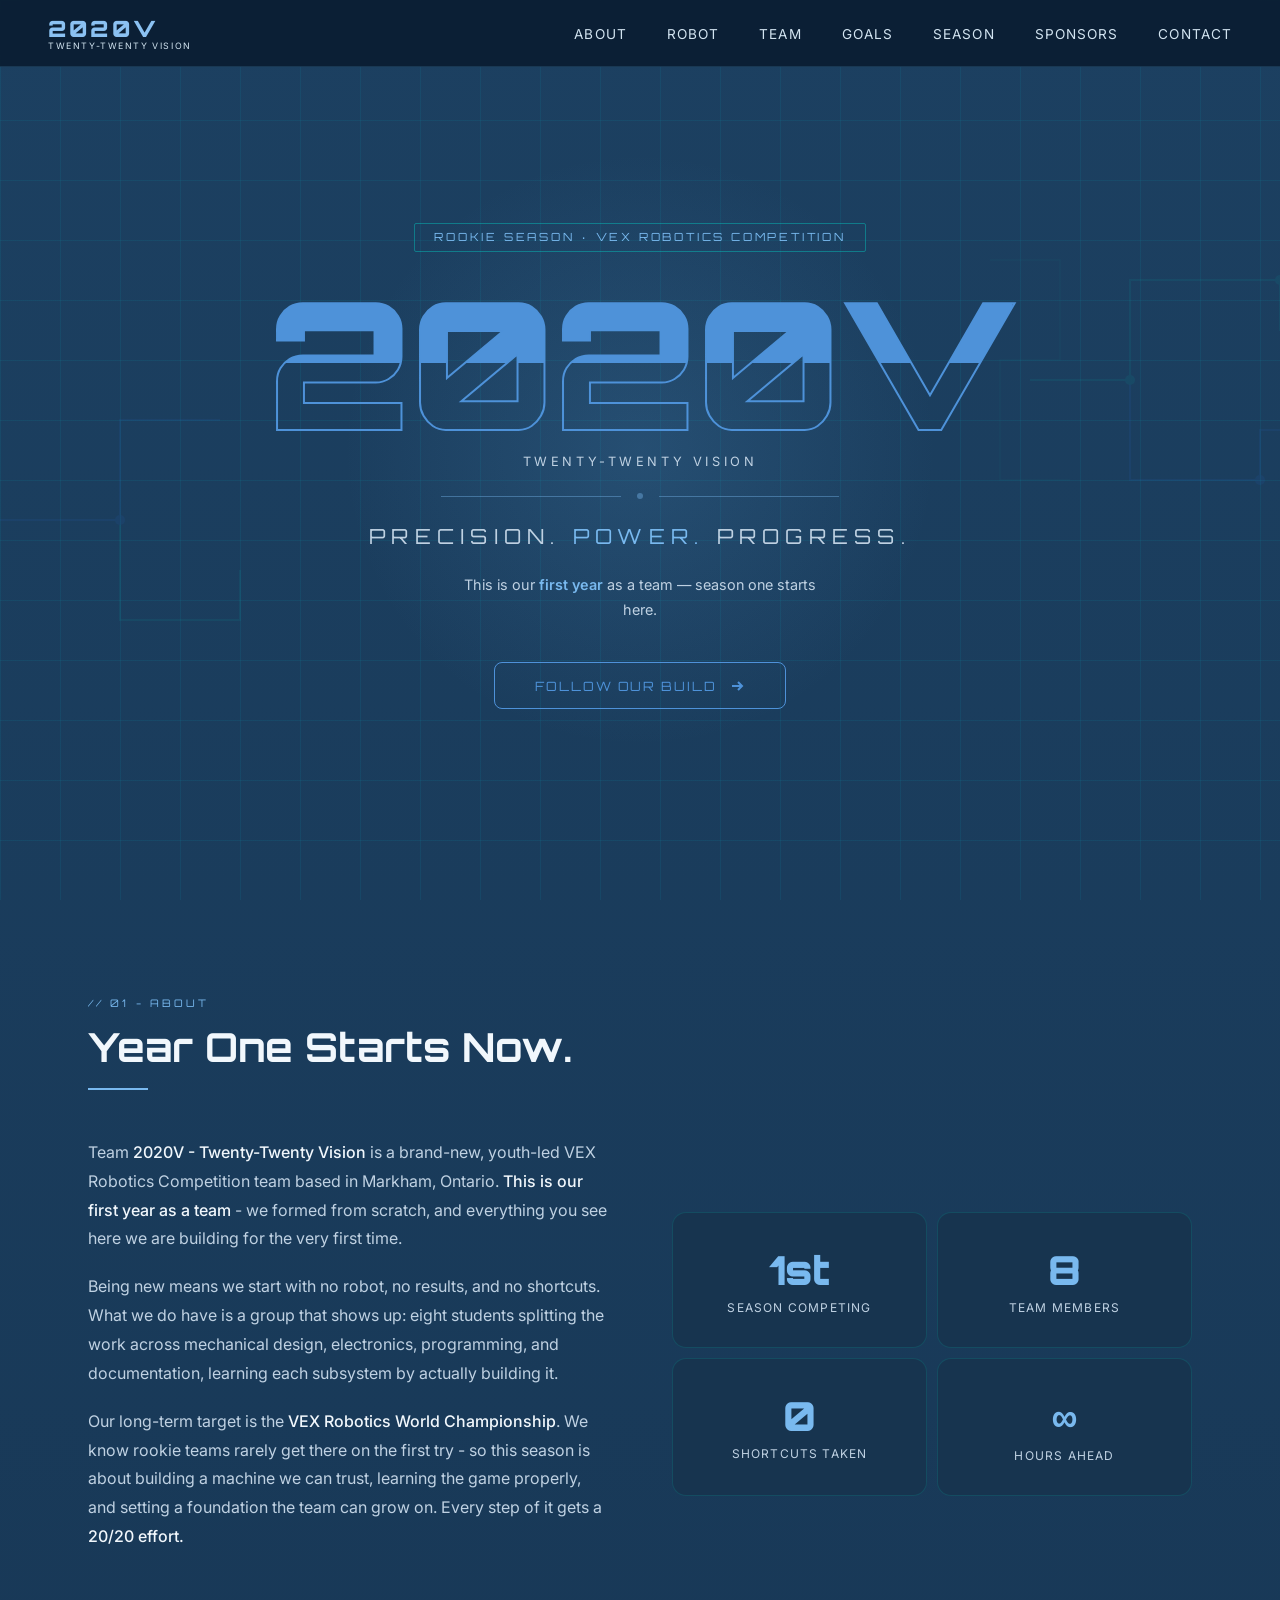
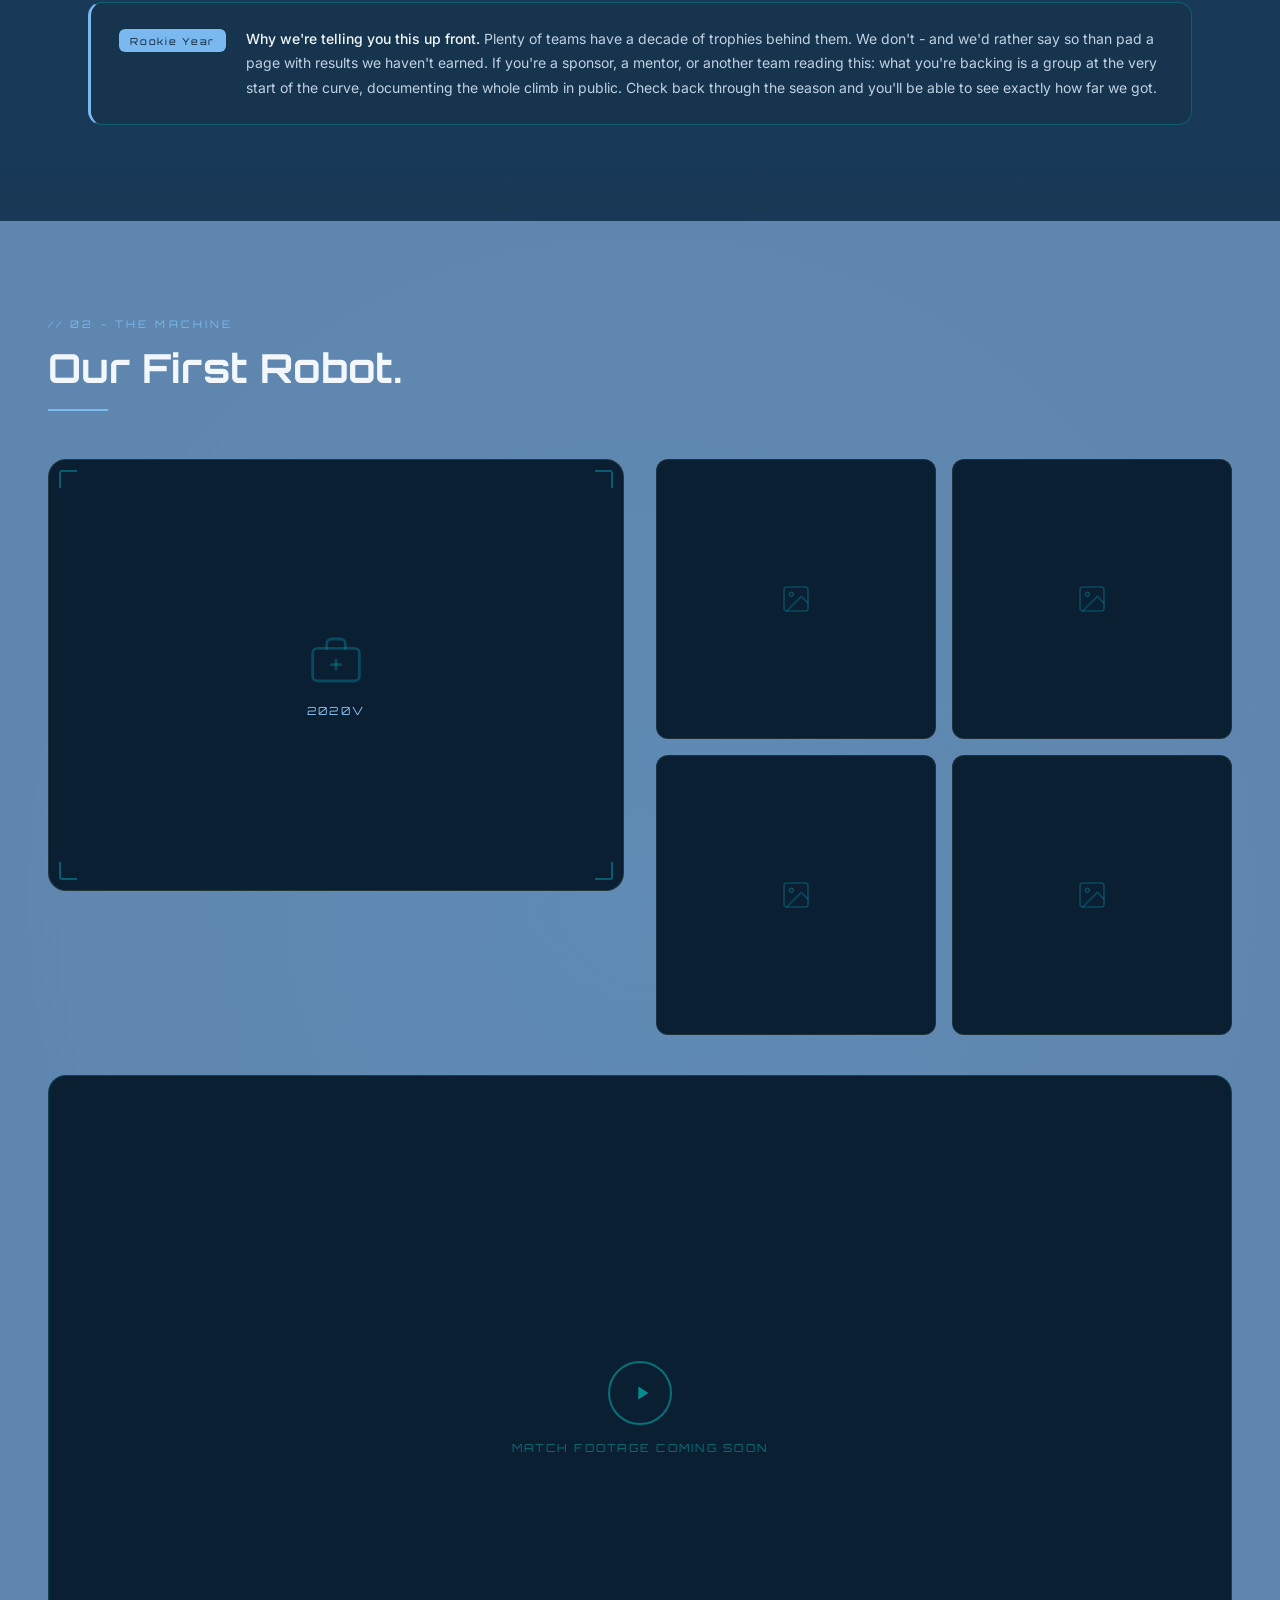
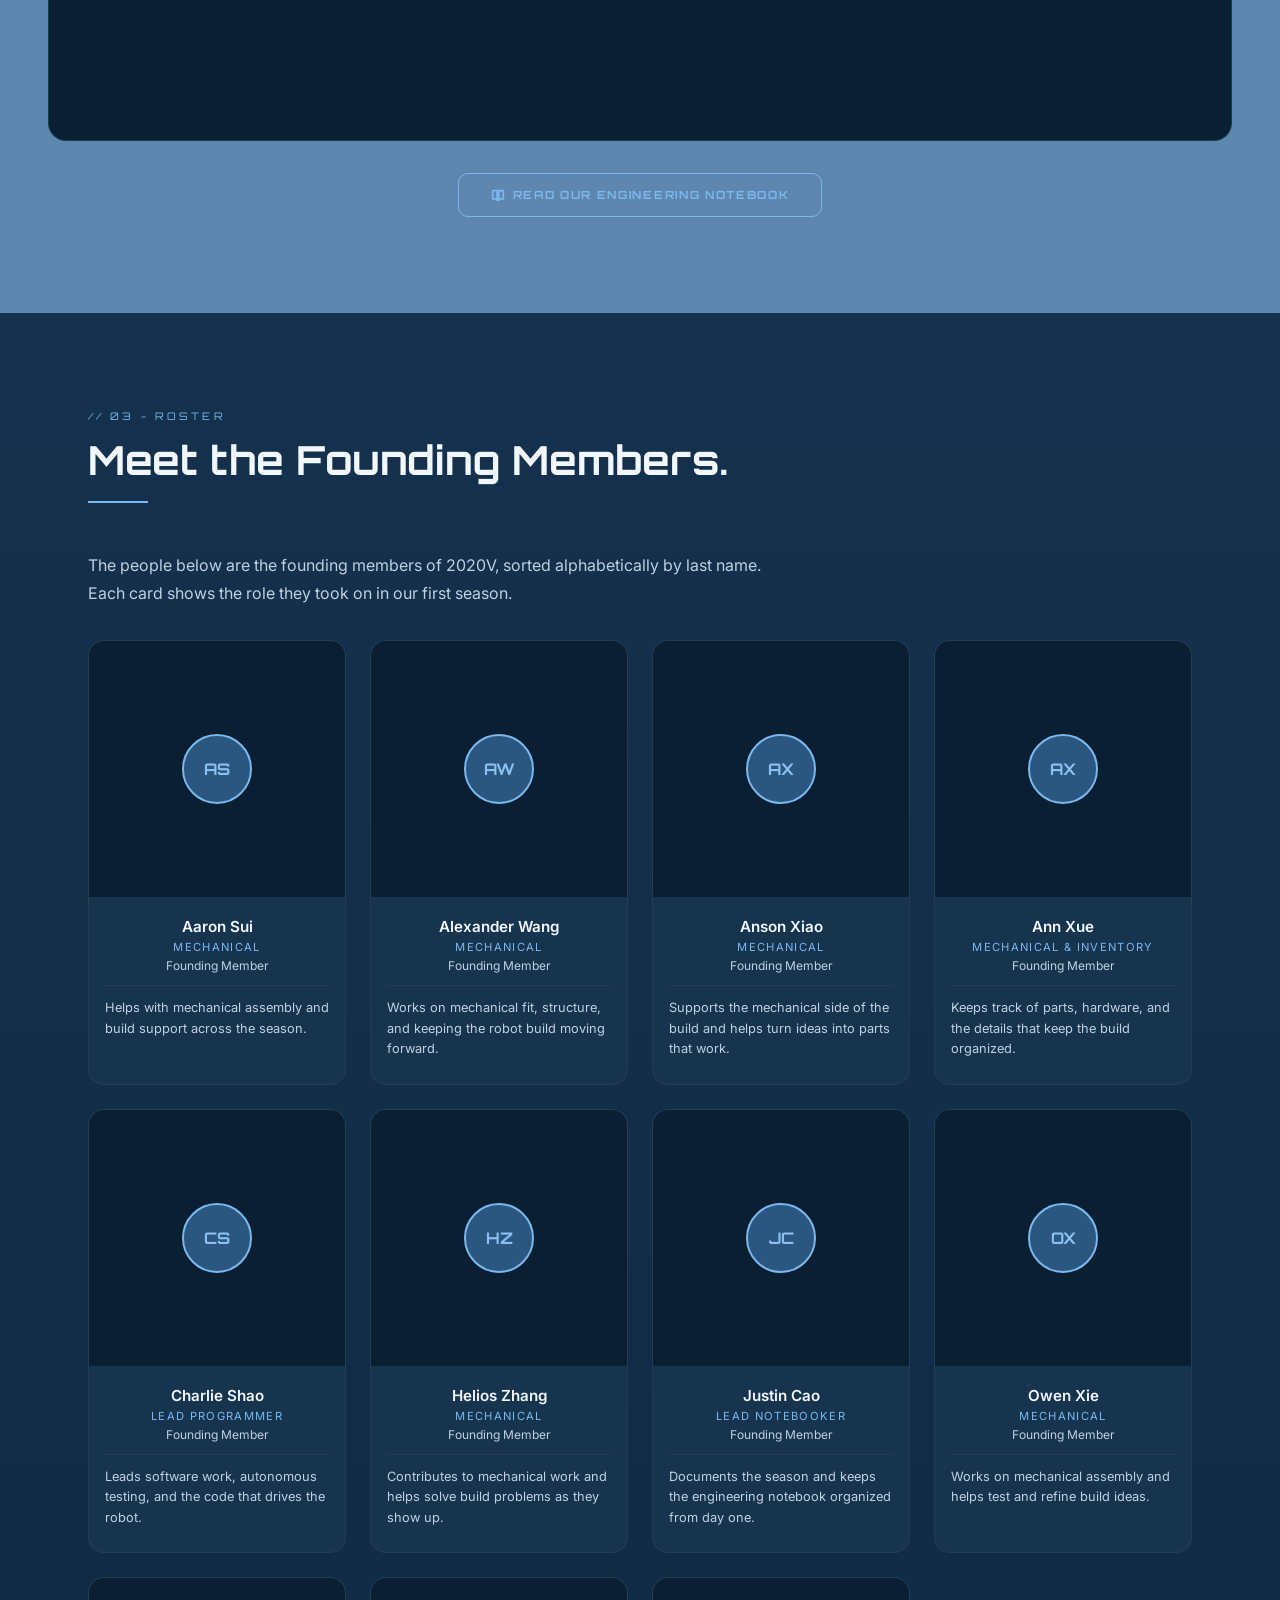
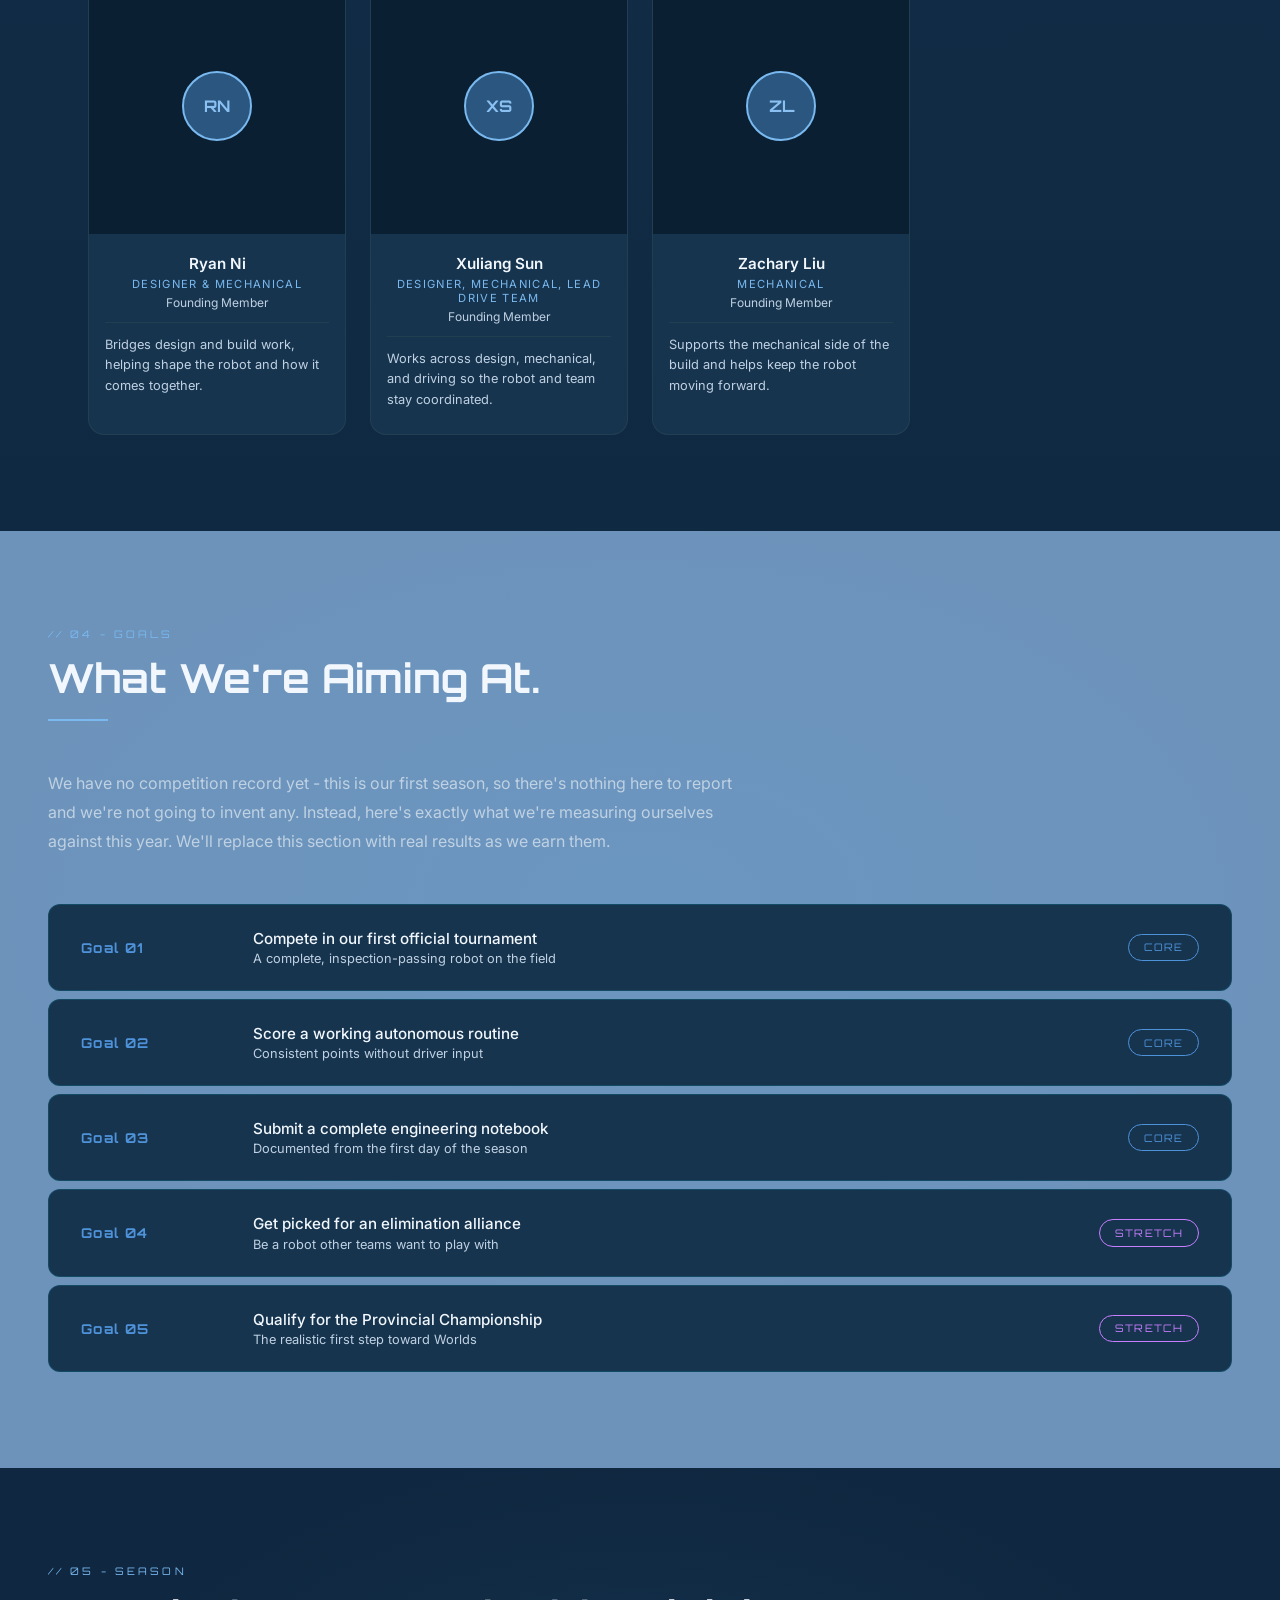
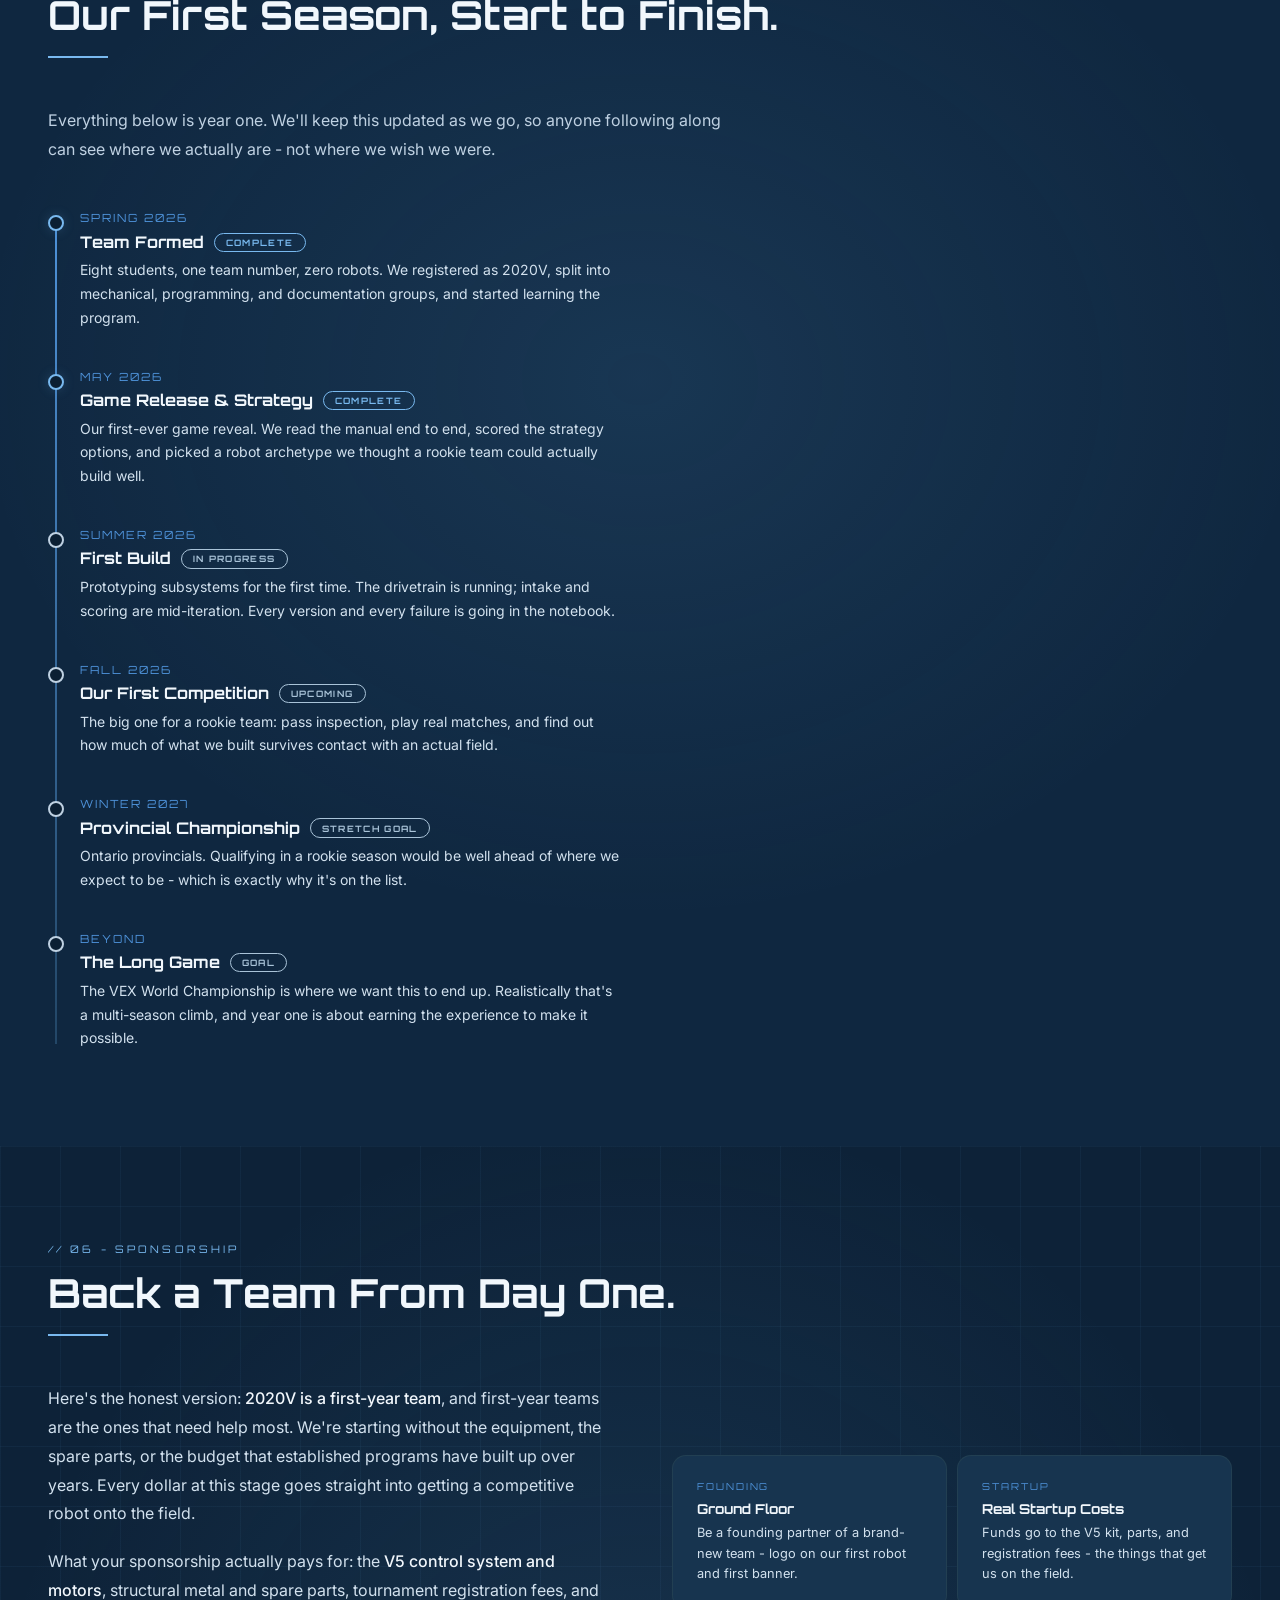
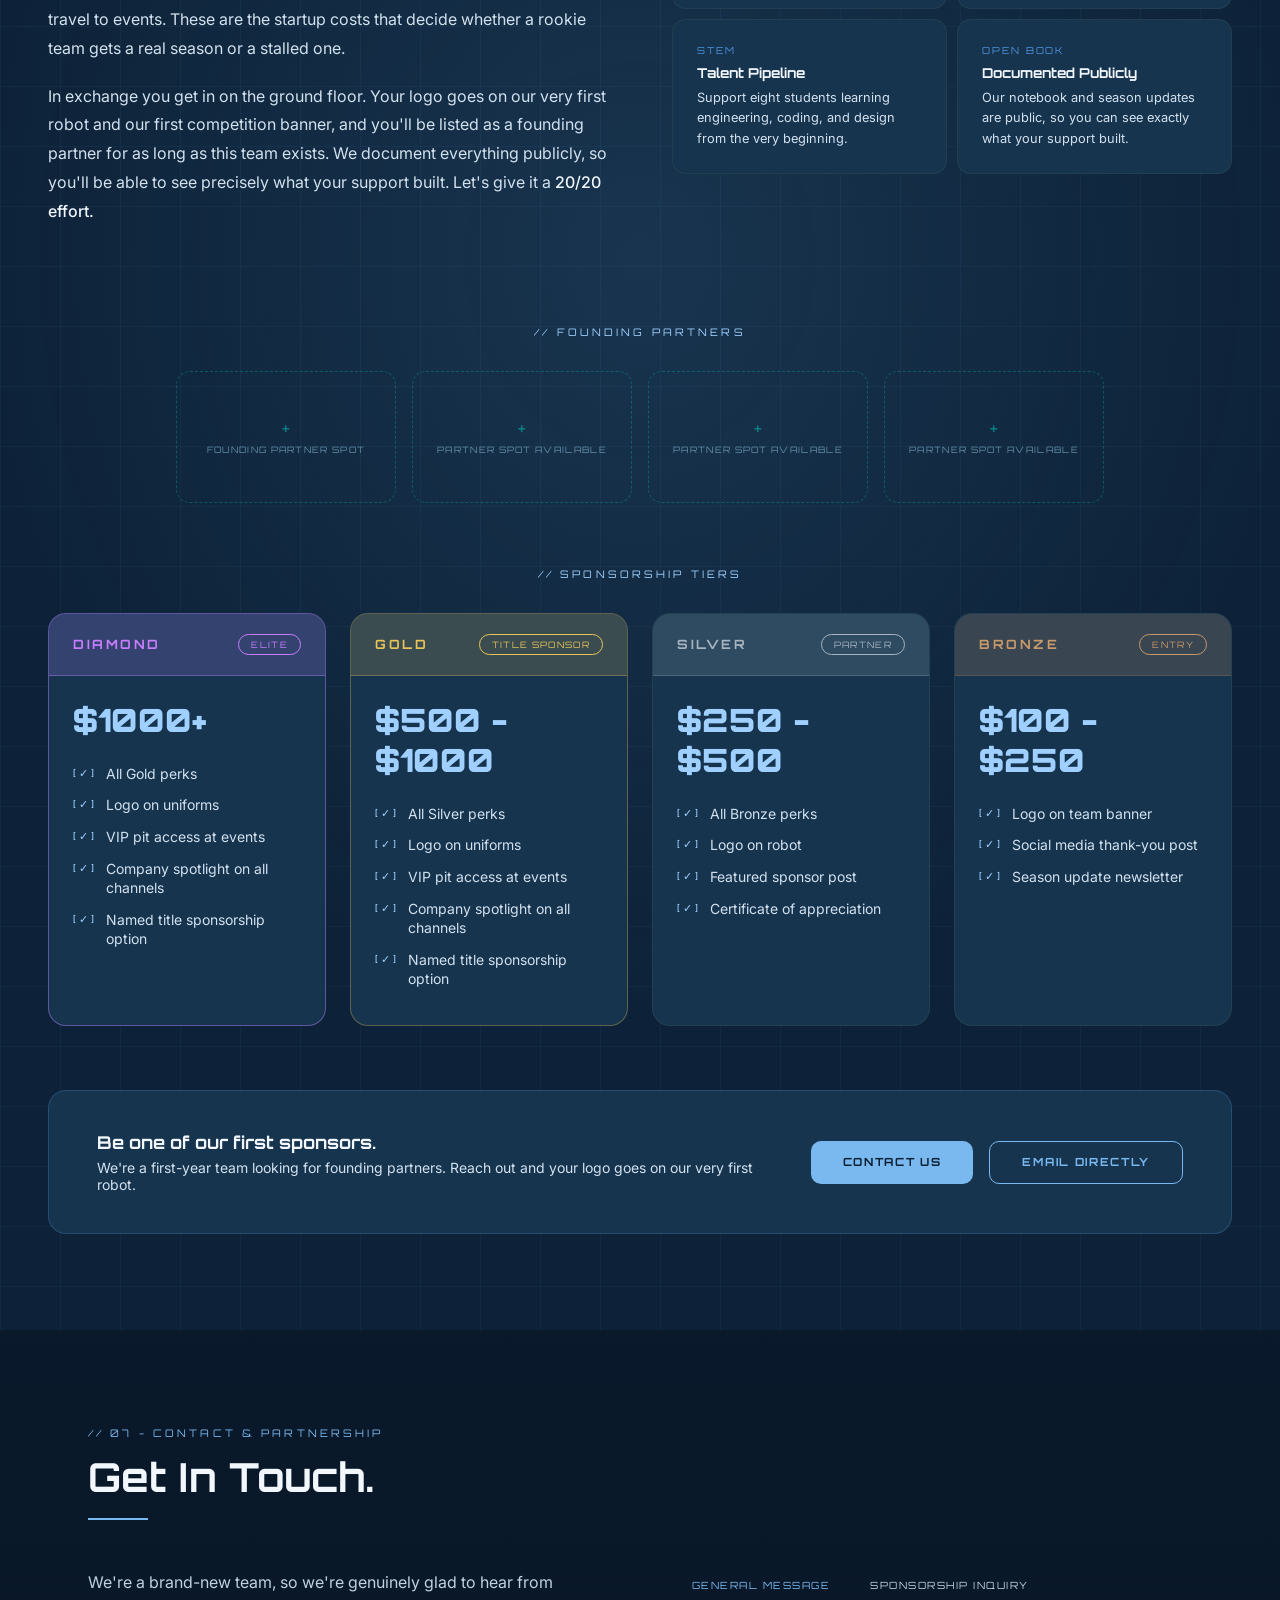
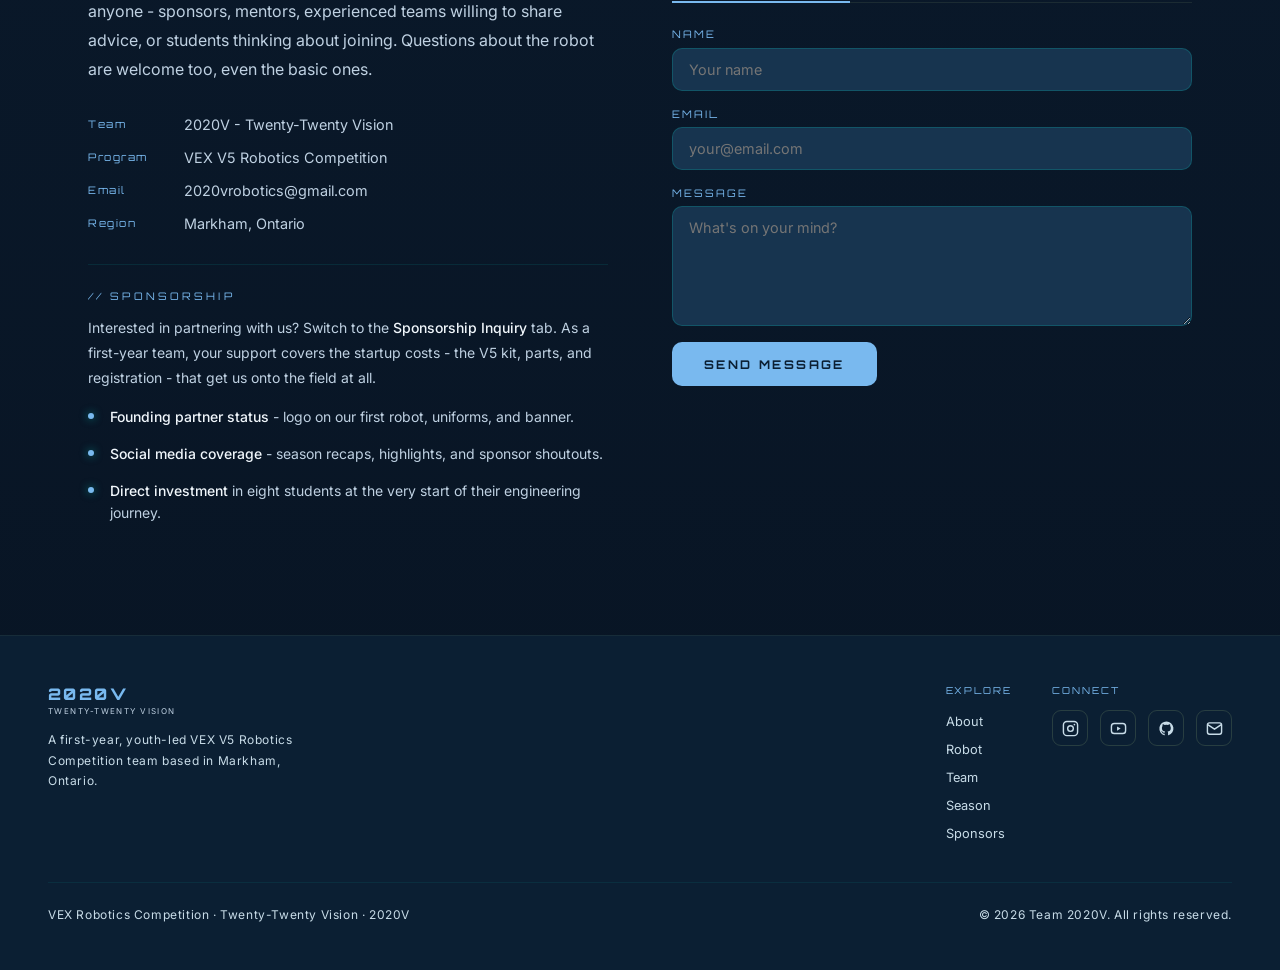
==== first-year.html @ e2eab211 "Centre the Founding Partners tiles The grid used auto-fill with 1fr tracks, which built 6 full-width" ====
<!DOCTYPE html>
<html lang="en">
<head>
<meta charset="UTF-8">
<meta name="viewport" content="width=device-width, initial-scale=1.0">
<title>2020V — Twenty-Twenty Vision | Rookie VEX Robotics Team</title>
<meta name="description" content="Team 2020V (Twenty-Twenty Vision) is a brand-new, youth-led VEX V5 Robotics Competition team from Markham, Ontario. This is our rookie season — follow the build from day one, and help us get to the field.">
<meta name="theme-color" content="#102A43">

<!-- Social sharing (Open Graph / Twitter) -->
<!-- TODO: replace og:url with your real domain once deployed, and add og-image.jpg (1200x630) to this folder -->
<meta property="og:type" content="website">
<meta property="og:site_name" content="Team 2020V">
<meta property="og:title" content="2020V — Rookie Season | VEX Robotics">
<meta property="og:description" content="A brand-new VEX V5 Robotics Competition team from Markham, Ontario. Season one starts now. Precision. Power. Progress.">
<meta property="og:url" content="https://example.com/">
<meta property="og:image" content="og-image.jpg">
<meta property="og:image:width" content="1200">
<meta property="og:image:height" content="630">
<meta name="twitter:card" content="summary_large_image">
<meta name="twitter:title" content="2020V — Rookie Season | VEX Robotics">
<meta name="twitter:description" content="A brand-new VEX V5 Robotics Competition team from Markham, Ontario. Season one starts now.">
<meta name="twitter:image" content="og-image.jpg">

<!-- Favicon: inline SVG, no extra file needed -->
<link rel="icon" href="data:image/svg+xml,%3Csvg xmlns='http://www.w3.org/2000/svg' viewBox='0 0 64 64'%3E%3Crect width='64' height='64' rx='12' fill='%23102A43'/%3E%3Ctext x='32' y='43' font-family='Verdana,sans-serif' font-size='30' font-weight='bold' fill='%2300B8D4' text-anchor='middle'%3E20%3C/text%3E%3C/svg%3E">

<link rel="preconnect" href="https://fonts.googleapis.com">
<link rel="preconnect" href="https://fonts.gstatic.com" crossorigin>
<link href="https://fonts.googleapis.com/css2?family=Orbitron:wght@400;700;900&family=Inter:wght@300;400;500;600&display=swap" rel="stylesheet">
<script>document.documentElement.classList.add('js');</script>
<style>
  :root {
    --navy: #0b1f33;
    --dark-blue: #17344f;
    --mid-blue: #2a567f;
    --electric: #4e92d9;
    --aqua: #79b9ef;
    --aqua-dim: #5f9fd7;
    --white: #f1f7fc;
    --muted: #bfd1e2;
  }

  * { margin: 0; padding: 0; box-sizing: border-box; }
  html { scroll-behavior: smooth; }
  body {
    background: linear-gradient(180deg, #1c4061 0%, #0f2740 55%, #081423 100%);
    color: var(--white);
    font-family: 'Inter', sans-serif;
    overflow-x: hidden;
  }

  /* Keyboard focus: visible aqua ring on every interactive element */
  a:focus-visible,
  button:focus-visible,
  input:focus-visible,
  textarea:focus-visible,
  select:focus-visible {
    outline: 2px solid var(--aqua);
    outline-offset: 3px;
    border-radius: 4px;
  }

  /* Skip link — hidden until focused */
  .skip-link {
    position: absolute;
    top: 0; left: 50%;
    transform: translate(-50%, -120%);
    z-index: 200;
    background: var(--aqua);
    color: var(--navy);
    font-family: 'Orbitron', monospace;
    font-size: 0.7rem;
    font-weight: 700;
    letter-spacing: 0.15em;
    text-transform: uppercase;
    text-decoration: none;
    padding: 0.85rem 1.75rem;
    border-radius: 0 0 10px 10px;
    transition: transform 0.2s ease;
  }

  .skip-link:focus { transform: translate(-50%, 0); }

  nav {
    position: fixed;
    top: 0; left: 0; right: 0;
    z-index: 100;
    display: flex;
    align-items: center;
    justify-content: space-between;
    padding: 1rem 3rem;
    background: rgba(15, 39, 64, 0.88);
    backdrop-filter: blur(12px);
    border-bottom: 1px solid rgba(94,165,219,0.18);
  }

  .nav-logo {
    font-family: 'Orbitron', monospace;
    font-weight: 900;
    font-size: 1.4rem;
    color: var(--electric);
    letter-spacing: 0.1em;
    display: flex;
    flex-direction: column;
    line-height: 1.1;
  }

  .nav-logo-sub {
    font-family: 'Inter', sans-serif;
    font-weight: 400;
    font-size: 0.55rem;
    letter-spacing: 0.18em;
    text-transform: uppercase;
    color: var(--muted);
  }

  .nav-links {
    display: flex;
    gap: 2.5rem;
    list-style: none;
  }

  .nav-links a {
    color: var(--muted);
    text-decoration: none;
    font-size: 0.85rem;
    letter-spacing: 0.08em;
    text-transform: uppercase;
    transition: color 0.25s;
    position: relative;
    padding-bottom: 3px;
  }

  .nav-links a::after {
    content: '';
    position: absolute;
    bottom: 0; left: 0;
    width: 0; height: 1.5px;
    background: var(--electric);
    transition: width 0.3s ease;
  }

  .nav-links a:hover { color: var(--electric); }
  .nav-links a:hover::after { width: 100%; }
  .nav-links a.active { color: var(--electric); text-shadow: 0 0 12px rgba(0,169,192,0.25); }
  .nav-links a.active::after { width: 100%; }

  /* ── MOBILE NAV TOGGLE ── */
  .nav-toggle {
    display: none;
    background: none;
    border: 1px solid rgba(0,169,192,0.35);
    border-radius: 8px;
    padding: 0.5rem;
    cursor: pointer;
    width: 40px; height: 38px;
    flex-direction: column;
    justify-content: center;
    align-items: center;
    gap: 5px;
    transition: border-color 0.25s;
  }

  .nav-toggle:hover { border-color: var(--electric); }

  .nav-toggle span {
    display: block;
    width: 18px; height: 2px;
    background: var(--aqua);
    border-radius: 2px;
    transition: transform 0.3s ease, opacity 0.2s ease;
  }

  .nav-toggle[aria-expanded="true"] span:nth-child(1) { transform: translateY(7px) rotate(45deg); }
  .nav-toggle[aria-expanded="true"] span:nth-child(2) { opacity: 0; }
  .nav-toggle[aria-expanded="true"] span:nth-child(3) { transform: translateY(-7px) rotate(-45deg); }

  .nav-panel {
    position: fixed;
    top: 100%; left: 0; right: 0;
    background: rgba(15, 39, 64, 0.97);
    backdrop-filter: blur(12px);
    border-bottom: 1px solid rgba(94,165,219,0.2);
    padding: 0.5rem 1.5rem 1.25rem;
    display: none;
    flex-direction: column;
    opacity: 0;
    transform: translateY(-8px);
    transition: opacity 0.25s ease, transform 0.25s ease;
  }

  .nav-panel.open { opacity: 1; transform: translateY(0); }

  .nav-panel a {
    display: block;
    padding: 0.9rem 0.25rem;
    color: var(--muted);
    text-decoration: none;
    font-family: 'Orbitron', monospace;
    font-size: 0.75rem;
    letter-spacing: 0.15em;
    text-transform: uppercase;
    border-bottom: 1px solid rgba(0,212,200,0.08);
    transition: color 0.25s, padding-left 0.25s;
  }

  .nav-panel a:last-child { border-bottom: none; }
  .nav-panel a:hover, .nav-panel a.active { color: var(--aqua); padding-left: 0; }

  .hero {
    position: relative;
    min-height: 100vh;
    display: flex;
    align-items: center;
    justify-content: center;
    overflow: hidden;
    padding: 6rem 2rem 4rem;
  }

  .hero-grid {
    position: absolute;
    inset: 0;
    background-image:
      linear-gradient(rgba(0,169,192,0.10) 1px, transparent 1px),
      linear-gradient(90deg, rgba(0,169,192,0.10) 1px, transparent 1px);
    background-size: 60px 60px;
    animation: gridPulse 8s ease-in-out infinite;
  }

  @keyframes gridPulse {
    0%, 100% { opacity: 0.6; }
    50% { opacity: 1; }
  }

  .hero-glow {
    position: absolute;
    width: 600px; height: 600px;
    border-radius: 50%;
    background: radial-gradient(circle, rgba(94,165,219,0.16) 0%, transparent 70%);
    top: 50%; left: 50%;
    transform: translate(-50%, -50%);
    animation: glowPulse 4s ease-in-out infinite;
  }

  @keyframes glowPulse {
    0%, 100% { transform: translate(-50%, -50%) scale(1); opacity: 0.7; }
    50% { transform: translate(-50%, -50%) scale(1.15); opacity: 1; }
  }

  .hero-content {
    position: relative;
    text-align: center;
    z-index: 2;
    max-width: 800px;
  }

  .hero-tag {
    display: inline-block;
    font-family: 'Orbitron', monospace;
    font-size: 0.7rem;
    letter-spacing: 0.25em;
    text-transform: uppercase;
    color: var(--aqua);
    border: 1px solid rgba(0,212,200,0.4);
    padding: 0.4rem 1.2rem;
    border-radius: 2px;
    margin-bottom: 2rem;
  }

  .hero-number {
    font-family: 'Orbitron', monospace;
    font-weight: 900;
    font-size: clamp(5rem, 16vw, 11rem);
    line-height: 0.9;
    letter-spacing: -0.02em;
    color: transparent;
    -webkit-text-stroke: 2px var(--electric);
    position: relative;
    display: inline-block;
    cursor: default;
    transition: transform 0.35s ease, filter 0.35s ease, -webkit-text-stroke 0.35s ease;
  }

  .hero-number:hover {
    transform: none;
    -webkit-text-stroke: 2px var(--navy);
    filter: none;
  }

  @keyframes heroShine {
    0%   { opacity: 0; left: -80%; }
    50%  { opacity: 1; }
    100% { opacity: 0; left: 120%; }
  }

  .hero-number::before {
    content: '';
    position: absolute;
    top: 0; left: -80%;
    width: 50%; height: 100%;
    background: linear-gradient(120deg, transparent 20%, rgba(232,242,250,0.25) 50%, transparent 80%);
    pointer-events: none;
    opacity: 0;
  }

  .hero-number:hover::before {
    opacity: 0;
  }

  .hero-number::after {
    content: '2020V';
    position: absolute;
    inset: 0;
    color: var(--electric);
    -webkit-text-stroke: 0;
    clip-path: inset(0 0 50% 0);
    transition: color 0.35s ease;
  }

  .hero-number:hover::after {
    color: #eef4f8;
  }

  .hero-tagline {
    font-family: 'Orbitron', monospace;
    font-size: clamp(0.9rem, 2.5vw, 1.3rem);
    font-weight: 400;
    letter-spacing: 0.3em;
    color: var(--muted);
    text-transform: uppercase;
    margin-top: 1.5rem;
    margin-bottom: 3rem;
  }

  .hero-tagline span { color: var(--aqua); }

  .hero-cta {
    display: inline-flex;
    align-items: center;
    gap: 0.75rem;
    padding: 0.9rem 2.5rem;
    background: transparent;
    border: 1.5px solid var(--electric);
    color: var(--electric);
    font-family: 'Orbitron', monospace;
    font-size: 0.8rem;
    letter-spacing: 0.15em;
    text-transform: uppercase;
    text-decoration: none;
    cursor: pointer;
    border-radius: 8px;
    transition: background 0.3s, color 0.3s, transform 0.2s, box-shadow 0.3s;
  }

  .hero-cta:hover { background: var(--electric); color: #f6fafc; transform: translateY(-1px); box-shadow: 0 6px 24px rgba(0,169,192,0.22); }
  .hero-cta svg { width: 16px; height: 16px; }

  .scanline {
    display: flex;
    align-items: center;
    gap: 1rem;
    justify-content: center;
    margin: 1.5rem 0;
    opacity: 0.4;
  }

  .scanline::before, .scanline::after {
    content: '';
    flex: 1;
    max-width: 180px;
    height: 1px;
    background: var(--aqua);
  }

  .scanline-dot {
    width: 6px; height: 6px;
    border-radius: 50%;
    background: var(--aqua);
  }

  section {
    padding: 6rem 3rem;
    max-width: 1200px;
    margin: 0 auto;
  }

  .section-label {
    font-family: 'Orbitron', monospace;
    font-size: 0.65rem;
    letter-spacing: 0.3em;
    text-transform: uppercase;
    color: var(--aqua);
    margin-bottom: 0.75rem;
  }

  .section-title {
    font-family: 'Orbitron', monospace;
    font-weight: 700;
    font-size: clamp(1.6rem, 4vw, 2.5rem);
    color: var(--white);
    margin-bottom: 1rem;
  }

  .section-rule {
    width: 60px;
    height: 2px;
    background: var(--aqua);
    margin-bottom: 3rem;
  }

  .about-grid {
    display: grid;
    grid-template-columns: 1fr 1fr;
    gap: 4rem;
    align-items: center;
  }

  .about-text p {
    color: var(--muted);
    line-height: 1.8;
    font-size: 1rem;
    margin-bottom: 1.2rem;
  }

  .about-text p strong { color: var(--white); font-weight: 500; }

  .stats-grid {
    display: grid;
    grid-template-columns: 1fr 1fr;
    gap: 10px;
  }

  .stat-cell {
    background: var(--dark-blue);
    padding: 2rem;
    text-align: center;
    border-radius: 14px;
    border: 1px solid rgba(0,212,200,0.15);
    transition: border-color 0.3s, transform 0.3s, box-shadow 0.3s;
  }

  .stat-cell:hover {
    border-color: rgba(0,169,192,0.35);
    transform: none;
    box-shadow: none;
  }

  .stat-number {
    font-family: 'Orbitron', monospace;
    font-weight: 900;
    font-size: 2.5rem;
    color: var(--aqua);
    display: block;
  }

  .stat-label {
    font-size: 0.75rem;
    letter-spacing: 0.1em;
    text-transform: uppercase;
    color: var(--muted);
    margin-top: 0.3rem;
  }

  .robot-section {
    background: radial-gradient(ellipse 80% 65% at 50% 40%, rgba(94,165,219,0.16) 0%, transparent 65%), #5f86ae;
    max-width: 100%;
    padding: 6rem 3rem;
  }

  .robot-inner { max-width: 1200px; margin: 0 auto; }

  .robot-features {
    display: grid;
    grid-template-columns: repeat(2, minmax(0, 1fr));
    gap: 0.75rem 1.5rem;
    margin-top: 3rem;
  }

  .feature-card {
    display: block;
    padding: 0;
    border: 0;
    background: transparent;
    text-align: left;
  }

  .feature-icon {
    display: inline;
    font-family: 'Orbitron', monospace;
    font-size: 0.65rem;
    letter-spacing: 0.18em;
    color: var(--electric);
    margin: 0;
  }

  .feature-title {
    display: inline;
    font-family: 'Inter', sans-serif;
    font-weight: 400;
    font-size: 0.95rem;
    color: var(--muted);
    margin-left: 0.5rem;
  }



  .achievements-section { background: radial-gradient(ellipse 80% 65% at 50% 40%, rgba(94,165,219,0.16) 0%, transparent 65%), #6d93bb; max-width: 100%; padding: 6rem 3rem; }
  .achievements-inner { max-width: 1200px; margin: 0 auto; }

  .achievements-list {
    margin-top: 3rem;
    display: flex;
    flex-direction: column;
    gap: 8px;
  }

  .achievement-row {
    display: grid;
    grid-template-columns: 140px 1fr auto;
    align-items: center;
    gap: 2rem;
    background: #6d93bb;
    padding: 1.5rem 2rem;
    border-radius: 12px;
    border: 1px solid rgba(0,169,192,0.18);
    transition: background 0.3s, border-color 0.3s, transform 0.3s;
  }

  .achievement-row:hover { background: var(--dark-blue); border-color: rgba(0,169,192,0.30); transform: none; }

  .achievement-year {
    font-family: 'Orbitron', monospace;
    font-weight: 700;
    font-size: 0.85rem;
    color: var(--electric);
    letter-spacing: 0.1em;
  }

  .achievement-name { font-weight: 500; color: var(--white); font-size: 0.95rem; }
  .achievement-event { font-size: 0.8rem; color: var(--muted); margin-top: 0.2rem; }

  .achievement-badge {
    font-family: 'Orbitron', monospace;
    font-size: 0.65rem;
    letter-spacing: 0.12em;
    padding: 0.35rem 0.9rem;
    border: 1px solid var(--aqua);
    color: var(--aqua);
    text-transform: uppercase;
    white-space: nowrap;
    border-radius: 999px;
  }

  .badge-gold { border-color: #E8B923; color: #E8B923; }
  .badge-silver { border-color: #A8B5C0; color: #A8B5C0; }

  /* ── SPONSORSHIP SECTION ── */
  .sponsor-section {
    background: radial-gradient(ellipse 80% 65% at 50% 40%, rgba(94,165,219,0.14) 0%, transparent 65%), #0d2238;
    max-width: 100%;
    padding: 6rem 3rem;
    position: relative;
    overflow: hidden;
  }

  .sponsor-section::before {
    content: '';
    position: absolute;
    inset: 0;
    background-image:
      linear-gradient(rgba(94,165,219,0.06) 1px, transparent 1px),
      linear-gradient(90deg, rgba(94,165,219,0.06) 1px, transparent 1px);
    background-size: 60px 60px;
    pointer-events: none;
  }

  .sponsor-inner { max-width: 1200px; margin: 0 auto; position: relative; z-index: 1; }

  .sponsor-intro {
    display: grid;
    grid-template-columns: 1fr 1fr;
    gap: 4rem;
    align-items: center;
    margin-bottom: 5rem;
  }

  .sponsor-intro-text p {
    color: #d2e1ee;
    line-height: 1.8;
    font-size: 1rem;
    margin-bottom: 1.2rem;
  }

  .sponsor-intro-text p strong { color: #f1f7fc; font-weight: 500; }

  .sponsor-why-grid {
    display: grid;
    grid-template-columns: 1fr 1fr;
    gap: 10px;
  }

  .sponsor-why-cell {
    background: #17344f;
    padding: 1.5rem;
    border-radius: 14px;
    border: 1px solid rgba(127,156,109,0.1);
    transition: background 0.3s, border-color 0.3s, transform 0.3s, box-shadow 0.3s;
  }

  .sponsor-why-cell:hover { background: #1c3d5d; border-color: rgba(94,165,219,0.28); transform: none; box-shadow: none; }

  .sponsor-why-icon {
    font-family: 'Orbitron', monospace;
    font-size: 0.6rem;
    letter-spacing: 0.2em;
    color: var(--electric);
    margin-bottom: 0.5rem;
  }

  .sponsor-why-title {
    font-family: 'Orbitron', monospace;
    font-weight: 700;
    font-size: 0.85rem;
    color: #f1f7fc;
    margin-bottom: 0.4rem;
  }

  .sponsor-why-desc { font-size: 0.8rem; color: #d2e1ee; line-height: 1.6; }

  /* TIERS */
  .tiers-heading {
    font-family: 'Orbitron', monospace;
    font-size: 0.65rem;
    letter-spacing: 0.3em;
    text-transform: uppercase;
    color: #9fd0ff;
    margin-bottom: 2rem;
    text-align: center;
  }

  .tiers-grid {
    display: grid;
    grid-template-columns: repeat(4, 1fr);
    gap: 1.5rem;
    margin-bottom: 4rem;
  }

  .tier-card {
    background: #17344f;
    border: 1px solid rgba(127,156,109,0.12);
    overflow: hidden;
    border-radius: 18px;
    position: relative;
    transition: border-color 0.3s, transform 0.35s, box-shadow 0.35s;
  }

  .tier-card:hover { transform: none; box-shadow: none; border-color: rgba(0,169,192,0.35); }
  .tier-card.tier-gold     { border-color: rgba(200,169,81,0.4); }
  .tier-card.tier-gold:hover     { box-shadow: none; border-color: rgba(200,169,81,0.65); }
.tier-card.tier-diamond  { border-color: rgba(180,130,255,0.45); }
  .tier-card.tier-diamond:hover  { box-shadow: none; border-color: rgba(180,130,255,0.7); }

  .tier-header {
    padding: 1.25rem 1.5rem;
    display: flex;
    align-items: center;
    justify-content: space-between;
  }

  .tier-header.bronze   { background: rgba(160,120,90,0.25);  border-bottom: 1px solid rgba(160,120,90,0.3); }
  .tier-header.silver   { background: rgba(143,163,177,0.2);  border-bottom: 1px solid rgba(143,163,177,0.3); }
  .tier-header.gold     { background: rgba(200,169,81,0.2);   border-bottom: 1px solid rgba(200,169,81,0.4); }
.tier-header.diamond  { background: rgba(180,130,255,0.18); border-bottom: 1px solid rgba(180,130,255,0.4); }

  .tier-name {
    font-family: 'Orbitron', monospace;
    font-weight: 700;
    font-size: 0.8rem;
    letter-spacing: 0.2em;
    text-transform: uppercase;
  }

  .tier-name.bronze   { color: #C89A6A; }
  .tier-name.silver   { color: #A8B5C0; }
  .tier-name.gold     { color: #E8C55A; }
.tier-name.diamond  { color: #C87EFF; }

  .tier-badge-label {
    font-family: 'Orbitron', monospace;
    font-size: 0.55rem;
    letter-spacing: 0.15em;
    padding: 0.25rem 0.75rem;
    border: 1px solid;
    text-transform: uppercase;
    border-radius: 999px;
  }

  .tier-badge-label.bronze   { border-color: #C89A6A; color: #C89A6A; }
  .tier-badge-label.silver   { border-color: #A8B5C0; color: #A8B5C0; }
  .tier-badge-label.gold     { border-color: #E8C55A; color: #E8C55A; }
.tier-badge-label.diamond  { border-color: #C87EFF; color: #C87EFF; }

  .tier-body { padding: 1.5rem; }

  .tier-price {
    font-family: 'Orbitron', monospace;
    font-weight: 900;
    font-size: 2rem;
    color: #9fd0ff;
    margin-bottom: 1.5rem;
    display: block;
  }

  .tier-perk {
    display: flex;
    align-items: flex-start;
    gap: 0.75rem;
    margin-bottom: 0.75rem;
    font-size: 0.875rem;
    color: #d2e1ee;
    line-height: 1.4;
  }

  .tier-perk-check {
    color: #9fd0ff;
    font-size: 0.7rem;
    font-family: 'Orbitron', monospace;
    margin-top: 2px;
    flex-shrink: 0;
    letter-spacing: 0;
  }

  /* SPONSOR CTA BAR */
  .sponsor-cta {
    background: #17344f;
    border: 1px solid rgba(94,165,219,0.22);
    padding: 2.5rem 3rem;
    border-radius: 18px;
    display: flex;
    align-items: center;
    justify-content: space-between;
    gap: 2rem;
  }

  .sponsor-cta-text h3 {
    font-family: 'Orbitron', monospace;
    font-weight: 700;
    font-size: 1.1rem;
    color: #f1f7fc;
    margin-bottom: 0.4rem;
  }

  .sponsor-cta-text p { font-size: 0.875rem; color: #d2e1ee; }

  .sponsor-cta-actions { display: flex; gap: 1rem; flex-shrink: 0; }

  .btn-primary {
    padding: 0.85rem 2rem;
    background: var(--aqua);
    color: var(--navy);
    border: none;
    font-family: 'Orbitron', monospace;
    font-weight: 700;
    font-size: 0.7rem;
    letter-spacing: 0.15em;
    text-transform: uppercase;
    cursor: pointer;
    text-decoration: none;
    display: inline-flex;
    align-items: center;
    border-radius: 10px;
    transition: background 0.3s, transform 0.2s, box-shadow 0.3s;
  }

  .btn-primary:hover { background: var(--aqua-dim); transform: none; box-shadow: none; }

  .btn-outline {
    padding: 0.85rem 2rem;
    background: transparent;
    color: var(--aqua);
    border: 1.5px solid var(--aqua);
    font-family: 'Orbitron', monospace;
    font-weight: 700;
    font-size: 0.7rem;
    letter-spacing: 0.15em;
    text-transform: uppercase;
    cursor: pointer;
    text-decoration: none;
    display: inline-flex;
    align-items: center;
    border-radius: 10px;
    transition: background 0.3s, color 0.3s, transform 0.2s, box-shadow 0.3s;
  }

  .btn-outline:hover { background: var(--aqua); color: var(--navy); transform: none; box-shadow: none; }

  .contact-grid {
    display: grid;
    grid-template-columns: 1fr 1fr;
    gap: 4rem;
    align-items: start;
    margin-top: 3rem;
  }

  .contact-info p { color: var(--muted); line-height: 1.8; margin-bottom: 2rem; }

  .contact-detail {
    display: flex;
    align-items: center;
    gap: 1rem;
    margin-bottom: 1rem;
    color: var(--muted);
    font-size: 0.9rem;
  }

  .contact-detail-label {
    font-family: 'Orbitron', monospace;
    font-size: 0.65rem;
    letter-spacing: 0.15em;
    color: var(--aqua);
    min-width: 80px;
  }

  .contact-form { display: flex; flex-direction: column; gap: 1rem; }

  .form-group { display: flex; flex-direction: column; gap: 0.4rem; }

  .form-group label {
    font-family: 'Orbitron', monospace;
    font-size: 0.65rem;
    letter-spacing: 0.2em;
    text-transform: uppercase;
    color: var(--aqua);
  }

  .form-group input, .form-group textarea {
    background: var(--dark-blue);
    border: 1px solid rgba(0,212,200,0.2);
    color: var(--white);
    padding: 0.75rem 1rem;
    font-family: 'Inter', sans-serif;
    font-size: 0.9rem;
    outline: none;
    border-radius: 10px;
    transition: border-color 0.3s, box-shadow 0.3s;
    resize: vertical;
  }

  .form-group input:focus, .form-group textarea:focus { border-color: var(--aqua); box-shadow: 0 0 0 3px rgba(0,212,200,0.12); }
  .form-group textarea { min-height: 120px; }

  .submit-btn {
    padding: 0.9rem 2rem;
    background: var(--aqua);
    color: var(--navy);
    border: none;
    font-family: 'Orbitron', monospace;
    font-weight: 700;
    font-size: 0.75rem;
    letter-spacing: 0.2em;
    text-transform: uppercase;
    cursor: pointer;
    border-radius: 10px;
    transition: background 0.3s, transform 0.2s, box-shadow 0.3s;
    align-self: flex-start;
  }

  .submit-btn:hover { background: var(--aqua-dim); transform: none; box-shadow: none; }

  footer {
    background: #0b2239;
    border-top: 1px solid rgba(0,212,200,0.1);
    padding: 2.5rem 3rem;
    display: flex;
    align-items: center;
    justify-content: space-between;
  }

  .footer-logo {
    font-family: 'Orbitron', monospace;
    font-weight: 900;
    font-size: 1rem;
    color: var(--aqua);
    letter-spacing: 0.15em;
  }

  .footer-note { font-size: 0.75rem; color: var(--muted); letter-spacing: 0.05em; }

  .circuit-svg { position: absolute; opacity: 0.07; pointer-events: none; }

  @media (max-width: 900px) {
    nav { padding: 1rem 1.5rem; }
    /* Desktop link row gives way to the hamburger panel */
    .nav-links { display: none; }
    .nav-toggle { display: flex; }
    .nav-panel { display: flex; }
    section { padding: 4rem 1.5rem; }
    .about-grid { grid-template-columns: 1fr; gap: 2rem; }
    .robot-features { grid-template-columns: 1fr; }
    .robot-showcase { grid-template-columns: 1fr; }
    .team-grid { grid-template-columns: 1fr 1fr; }
    .achievement-row { grid-template-columns: 100px 1fr; }
    .achievement-badge { display: none; }
    .contact-grid { grid-template-columns: 1fr; gap: 2rem; }
    .sponsor-intro { grid-template-columns: 1fr; gap: 2rem; }
    .tiers-grid { grid-template-columns: 1fr 1fr; }
    .sponsor-cta { flex-direction: column; align-items: flex-start; }
    .sponsor-section, .robot-section, .achievements-section, .timeline-section { padding: 4rem 1.5rem; }
  }

  @media (max-width: 600px) {
    .robot-features { grid-template-columns: 1fr; }
    .team-grid { grid-template-columns: 1fr; }
    .hero-number { font-size: 5rem; }
    .sponsor-why-grid { grid-template-columns: 1fr; }
    .sponsor-cta-actions { flex-direction: column; width: 100%; }
    .btn-primary, .btn-outline { justify-content: center; }
  }

  /* ── ROBOT IMAGE SHOWCASE ── */
  .robot-showcase {
    margin-top: 3rem;
    display: grid;
    grid-template-columns: 1fr 1fr;
    gap: 2rem;
    align-items: start;
  }

  .robot-img-wrap {
    position: relative;
    border-radius: 18px;
    overflow: hidden;
    border: 1px solid rgba(127,156,109,0.2);
    background: var(--navy);
    aspect-ratio: 4/3;
    display: flex;
    align-items: center;
    justify-content: center;
  }

  .robot-img-wrap img {
    width: 100%;
    height: 100%;
    object-fit: cover;
    display: block;
    transition: transform 0.5s ease;
  }

  .robot-img-wrap:hover img { transform: none; }

  .robot-img-placeholder {
    display: flex;
    flex-direction: column;
    align-items: center;
    justify-content: center;
    gap: 1rem;
    color: rgba(0,119,168,0.35);
    font-family: 'Orbitron', monospace;
    font-size: 0.7rem;
    letter-spacing: 0.2em;
    text-align: center;
    padding: 2rem;
    width: 100%;
    height: 100%;
  }

  .robot-img-placeholder svg {
    width: 56px; height: 56px;
    stroke: rgba(0,169,192,0.30);
  }

  .robot-img-corner {
    position: absolute;
    width: 18px; height: 18px;
    border-color: rgba(0,169,192,0.75);
    border-style: solid;
    opacity: 0.6;
  }

  .robot-img-corner.tl { top: 10px; left: 10px; border-width: 2px 0 0 2px; border-radius: 3px 0 0 0; }
  .robot-img-corner.tr { top: 10px; right: 10px; border-width: 2px 2px 0 0; border-radius: 0 3px 0 0; }
  .robot-img-corner.bl { bottom: 10px; left: 10px; border-width: 0 0 2px 2px; border-radius: 0 0 0 3px; }
  .robot-img-corner.br { bottom: 10px; right: 10px; border-width: 0 2px 2px 0; border-radius: 0 0 3px 0; }

  .robot-img-caption {
    position: absolute;
    bottom: 0; left: 0; right: 0;
    background: linear-gradient(transparent, rgba(16,42,67,0.92));
    padding: 1.5rem 1rem 0.9rem;
    font-family: 'Orbitron', monospace;
    font-size: 0.65rem;
    letter-spacing: 0.2em;
    color: var(--electric);
    text-align: center;
    text-transform: uppercase;
  }

  .robot-gallery {
    display: grid;
    grid-template-columns: 1fr 1fr;
    gap: 1rem;
  }

  .robot-gallery-thumb {
    position: relative;
    border-radius: 12px;
    overflow: hidden;
    border: 1px solid rgba(127,156,109,0.15);
    background: var(--navy);
    aspect-ratio: 1;
    display: flex;
    align-items: center;
    justify-content: center;
    transition: border-color 0.3s, transform 0.3s;
    cursor: pointer;
  }

  .robot-gallery-thumb:hover { border-color: rgba(0,169,192,0.45); transform: none; }

  .robot-gallery-thumb img {
    width: 100%; height: 100%;
    object-fit: cover;
    display: block;
  }

  .robot-gallery-thumb .robot-img-placeholder {
    font-size: 0.6rem;
    gap: 0.5rem;
  }

  .robot-gallery-thumb .robot-img-placeholder svg { width: 32px; height: 32px; }

  /* ── EXPANDED TEAM CARDS ── */
  .team-grid {
    display: grid;
    grid-template-columns: repeat(4, 1fr);
    gap: 1.5rem;
    margin-top: 3rem;
  }

  .member-card {
    background: var(--dark-blue);
    border: 1px solid rgba(127,156,109,0.1);
    border-radius: 16px;
    overflow: hidden;
    text-align: center;
    transition: border-color 0.3s, transform 0.3s, box-shadow 0.3s;
  }

  .member-card:hover { border-color: rgba(0,169,192,0.35); transform: none; box-shadow: 0 14px 36px rgba(0,169,192,0.08); }

  .member-photo-wrap {
    width: 100%;
    aspect-ratio: 1;
    overflow: hidden;
    position: relative;
    background: var(--navy);
    display: flex;
    align-items: center;
    justify-content: center;
  }

  .member-photo-wrap img {
    width: 100%; height: 100%;
    object-fit: cover;
    display: block;
    transition: transform 0.4s ease;
  }

  .member-card:hover .member-photo-wrap img { transform: none; }

  .member-photo-placeholder {
    display: flex;
    flex-direction: column;
    align-items: center;
    justify-content: center;
    gap: 0.5rem;
    width: 100%; height: 100%;
    padding: 1.5rem;
  }

  .member-avatar {
    width: 70px; height: 70px;
    border-radius: 50%;
    background: var(--mid-blue);
    border: 2px solid var(--aqua);
    display: flex;
    align-items: center;
    justify-content: center;
    font-family: 'Orbitron', monospace;
    font-weight: 700;
    font-size: 1rem;
    color: var(--aqua);
  }

  .member-info {
    padding: 1.25rem 1rem 1.5rem;
  }

  .member-name { font-weight: 600; font-size: 0.95rem; color: var(--white); margin-bottom: 0.25rem; }
  .member-role { font-size: 0.7rem; letter-spacing: 0.12em; text-transform: uppercase; color: var(--aqua); margin-bottom: 0.25rem; }
  .member-grade { font-size: 0.75rem; color: var(--muted); margin-bottom: 0.75rem; }

  .member-bio {
    font-size: 0.8rem;
    color: var(--muted);
    line-height: 1.6;
    border-top: 1px solid rgba(127,156,109,0.1);
    padding-top: 0.75rem;
    text-align: left;
  }

  /* (responsive rules for these live in the consolidated media blocks above) */

  /* ── ADDITIONAL ANIMATIONS ── */

  /* Nav logo + footer logo: shine + glow on hover */
  .nav-logo, .footer-logo {
    position: relative;
    overflow: hidden;
    transition: filter 0.3s ease, color 0.3s ease;
  }
  .nav-logo::before, .footer-logo::before {
    content: '';
    position: absolute;
    top: 0; left: -80%;
    width: 50%; height: 100%;
    background: linear-gradient(120deg, transparent 20%, rgba(232,242,250,0.35) 50%, transparent 80%);
    pointer-events: none;
    opacity: 0;
  }
  .nav-logo:hover, .footer-logo:hover {
    color: #f6fafc;
    filter: none;
  }
  .nav-logo:hover::before, .footer-logo:hover::before {
    opacity: 0;
  }

  /* Hero tag: continuous border pulse */
  @keyframes tagPulse {
    0%, 100% { box-shadow: 0 0 0 0 rgba(0,212,200,0); border-color: rgba(0,212,200,0.4); }
    50%       { box-shadow: 0 0 14px 3px rgba(0,212,200,0.22); border-color: rgba(0,212,200,0.9); }
  }
  .hero-tag { animation: none; }

  /* Section rule: slide-in entrance on scroll */
  @keyframes ruleExpand {
    from { width: 0; opacity: 0; }
    to   { width: 60px; opacity: 1; }
  }
  .section-rule { width: 0; opacity: 0; }
  .section-rule.in-view { animation: ruleExpand 0.7s cubic-bezier(0.4,0,0.2,1) forwards; }

  /* Stat numbers: glow + scale when parent card is hovered */
  .stat-number { transition: filter 0.3s ease, transform 0.3s ease; }
  .stat-cell:hover .stat-number {
    filter: none;
    transform: none;
  }

  /* Achievement badges: coloured glow on row hover */
  .achievement-badge { transition: box-shadow 0.3s ease, filter 0.3s ease; }
  .achievement-row:hover .achievement-badge          { box-shadow: none;  filter: none; }
  .achievement-row:hover .achievement-badge.badge-gold   { box-shadow: none; }
  .achievement-row:hover .achievement-badge.badge-silver { box-shadow: none; }

  /* Tier prices: pop + glow when card is hovered */
  .tier-price { transition: filter 0.35s ease, transform 0.35s ease; display: block; }
  .tier-card:hover .tier-price {
    filter: none;
    transform: none;
  }

  /* Section labels: letter-spacing expand + glow on hover */
  .section-label {
    cursor: default;
    transition: letter-spacing 0.35s ease, filter 0.35s ease;
  }
  .section-label:hover {
    letter-spacing: 0.3em;
    filter: none;
  }

  /* Feature icon labels: colour flash on card hover */
  .feature-icon { transition: color 0.3s ease, letter-spacing 0.3s ease; }
  .feature-card:hover .feature-icon { color: var(--electric); letter-spacing: 0.2em; }

  /* Scanline dot: continuous colour pulse */
  @keyframes dotPulse {
    0%, 100% { box-shadow: 0 0 0 0 rgba(0,212,200,0.6); background: var(--aqua); }
    50%       { box-shadow: 0 0 0 6px rgba(0,212,200,0); background: #d9e9f6; }
  }
  .scanline-dot { animation: dotPulse 2.5s ease-in-out infinite; }

  /* ── FORM TABS (combined contact/sponsor) ── */
  .form-tabs {
    display: flex;
    border-bottom: 1px solid rgba(127,156,109,0.15);
    margin-bottom: 1.5rem;
  }

  .form-tab {
    background: none;
    border: none;
    border-bottom: 2px solid transparent;
    margin-bottom: -1px;
    padding: 0.65rem 1.25rem;
    font-family: 'Orbitron', monospace;
    font-size: 0.62rem;
    letter-spacing: 0.15em;
    text-transform: uppercase;
    color: var(--muted);
    cursor: pointer;
    transition: color 0.25s, border-color 0.25s;
  }

  .form-tab:hover { color: var(--white); }
  .form-tab.active { color: var(--aqua); border-bottom-color: var(--aqua); }

  .contact-sponsor-pitch {
    margin-top: 2rem;
    padding-top: 1.5rem;
    border-top: 1px solid rgba(0,212,200,0.1);
  }

  .contact-sponsor-pitch .section-label { margin-bottom: 0.75rem; }

  .contact-sponsor-pitch p {
    color: var(--muted);
    font-size: 0.875rem;
    line-height: 1.8;
    margin-bottom: 1rem;
  }

  .contact-sponsor-pitch p strong { color: var(--white); font-weight: 500; }

  .apply-benefit {
    display: flex;
    align-items: flex-start;
    gap: 1rem;
    margin-bottom: 0.9rem;
  }

  .apply-benefit-dot {
    width: 6px; height: 6px;
    border-radius: 50%;
    background: var(--aqua);
    margin-top: 7px;
    flex-shrink: 0;
    box-shadow: 0 0 8px rgba(0,212,200,0.6);
  }

  .apply-benefit-text {
    font-size: 0.875rem;
    color: var(--muted);
    line-height: 1.6;
  }

  .apply-benefit-text strong { color: var(--white); font-weight: 500; }

  /* Sponsor form */
  .sponsor-form {
    background: var(--navy);
    border: 1px solid rgba(0,212,200,0.18);
    border-radius: 20px;
    padding: 2.5rem;
    position: relative;
    overflow: hidden;
  }

  .sponsor-form::before {
    content: '';
    position: absolute;
    top: 0; left: 0; right: 0;
    height: 3px;
    background: linear-gradient(90deg, var(--aqua), var(--electric), var(--aqua));
    background-size: 200% 100%;
    animation: shimmerBorder 3s linear infinite;
  }

  @keyframes shimmerBorder {
    0%   { background-position: 0% 0%; }
    100% { background-position: 200% 0%; }
  }

  .sponsor-form-title {
    font-family: 'Orbitron', monospace;
    font-weight: 700;
    font-size: 0.85rem;
    letter-spacing: 0.15em;
    color: var(--aqua);
    text-transform: uppercase;
    margin-bottom: 1.75rem;
  }

  .sponsor-form .form-group { margin-bottom: 1rem; }

  .form-row {
    display: grid;
    grid-template-columns: 1fr 1fr;
    gap: 1rem;
  }

  .form-group select {
    background: var(--dark-blue);
    border: 1px solid rgba(0,212,200,0.2);
    color: var(--white);
    padding: 0.75rem 1rem;
    font-family: 'Inter', sans-serif;
    font-size: 0.9rem;
    outline: none;
    border-radius: 10px;
    transition: border-color 0.3s, box-shadow 0.3s;
    width: 100%;
    cursor: pointer;
    appearance: none;
    background-image: url("data:image/svg+xml,%3Csvg xmlns='http://www.w3.org/2000/svg' width='12' height='12' viewBox='0 0 12 12'%3E%3Cpath fill='%2382B0CC' d='M6 8L1 3h10z'/%3E%3C/svg%3E");
    background-repeat: no-repeat;
    background-position: right 1rem center;
    padding-right: 2.5rem;
  }

  .form-group select:focus { border-color: var(--aqua); box-shadow: 0 0 0 3px rgba(0,212,200,0.12); }
  .form-group select option { background: var(--dark-blue); color: var(--white); }

  .sponsor-submit-btn {
    width: 100%;
    padding: 1rem 2rem;
    background: var(--aqua);
    color: var(--navy);
    border: none;
    font-family: 'Orbitron', monospace;
    font-weight: 700;
    font-size: 0.75rem;
    letter-spacing: 0.2em;
    text-transform: uppercase;
    cursor: pointer;
    border-radius: 10px;
    margin-top: 0.75rem;
    transition: background 0.3s, transform 0.2s, box-shadow 0.3s;
  }

  .sponsor-submit-btn:hover { background: var(--aqua-dim); transform: none; box-shadow: none; }

  .form-note {
    font-size: 0.75rem;
    color: var(--muted);
    text-align: center;
    margin-top: 1rem;
    opacity: 0.75;
  }

  @media (max-width: 600px) {
    .form-row { grid-template-columns: 1fr; }
  }

  /* ── SCROLL REVEAL ──
     Hidden state is gated on html.js (set inline in <head>), so with
     JavaScript disabled every section renders normally instead of blank. */
  html.js .reveal {
    opacity: 0;
    transform: translateY(20px);
    transition: opacity 0.5s ease, transform 0.5s ease;
  }

  html.js .reveal.in-view { opacity: 1; transform: translateY(0); }

  /* ── FORM STATUS MESSAGES ── */
  .form-status {
    font-size: 0.8rem;
    line-height: 1.6;
    margin-top: 0.9rem;
    padding: 0.75rem 1rem;
    border-radius: 10px;
    border: 1px solid transparent;
    display: none;
  }

  .form-status.visible { display: block; }
  .form-status.pending { color: var(--muted); border-color: rgba(130,176,204,0.3); background: rgba(130,176,204,0.07); }
  .form-status.success { color: var(--aqua); border-color: rgba(0,212,200,0.45); background: rgba(0,212,200,0.09); }
  .form-status.error   { color: #FF9B9B; border-color: rgba(255,120,120,0.45); background: rgba(255,120,120,0.08); }

  button[disabled] { opacity: 0.55; cursor: not-allowed; }

  /* Backup actions shown under a form after the mail app is handed off */
  .handoff-row {
    display: flex;
    align-items: center;
    flex-wrap: wrap;
    gap: 0.5rem;
    margin-top: 0.85rem;
    padding-top: 0.75rem;
    border-top: 1px solid rgba(120,170,215,0.22);
  }

  .handoff-hint {
    font-size: 0.75rem;
    color: var(--muted);
    margin-right: 0.15rem;
  }

  .handoff-btn {
    font-family: 'Orbitron', monospace;
    font-size: 0.58rem;
    letter-spacing: 0.12em;
    text-transform: uppercase;
    padding: 0.4rem 0.85rem;
    border-radius: 8px;
    border: 1px solid var(--electric);
    background: transparent;
    color: var(--electric);
    text-decoration: none;
    cursor: pointer;
    transition: background 0.25s, color 0.25s;
  }

  .handoff-btn:hover { background: var(--electric); color: var(--white); }

  /* ── SPONSOR LOGO WALL ── */
  .sponsor-wall { margin-bottom: 4rem; }

  /* auto-fit (not auto-fill) collapses the unused tracks, and capping the
     track width leaves slack for justify-content — together these keep the
     tiles centred under the heading however many sponsors there are. */
  .sponsor-wall-grid {
    display: grid;
    grid-template-columns: repeat(auto-fit, minmax(180px, 220px));
    justify-content: center;
    gap: 1rem;
    margin-top: 2rem;
  }

  .sponsor-slot {
    aspect-ratio: 5/3;
    border-radius: 14px;
    background: var(--dark-blue);
    border: 1px solid rgba(0,212,200,0.15);
    display: flex;
    align-items: center;
    justify-content: center;
    overflow: hidden;
    padding: 1rem;
    transition: border-color 0.3s, transform 0.3s;
  }

  .sponsor-slot:hover { border-color: rgba(0,169,192,0.35); transform: none; }
  .sponsor-slot img { max-width: 100%; max-height: 100%; object-fit: contain; }

  .sponsor-slot-empty {
    background: transparent;
    border: 1px dashed rgba(0,212,200,0.28);
    flex-direction: column;
    gap: 0.5rem;
    text-align: center;
  }

  .sponsor-slot-empty .plus {
    font-family: 'Orbitron', monospace;
    font-size: 1.1rem;
    color: rgba(0,212,200,0.5);
    line-height: 1;
  }

  .sponsor-slot-empty .label {
    font-family: 'Orbitron', monospace;
    font-size: 0.55rem;
    letter-spacing: 0.15em;
    text-transform: uppercase;
    color: rgba(130,176,204,0.75);
  }

  /* ── MATCH VIDEO ── */
  .video-frame {
    position: relative;
    margin-top: 2.5rem;
    aspect-ratio: 16/9;
    width: 100%;
    border-radius: 18px;
    overflow: hidden;
    border: 1px solid rgba(0,212,200,0.2);
    background: var(--navy);
    display: flex;
    align-items: center;
    justify-content: center;
  }

  .video-frame iframe { width: 100%; height: 100%; border: 0; display: block; }

  .video-empty {
    display: flex;
    flex-direction: column;
    align-items: center;
    gap: 1rem;
    color: rgba(0,212,200,0.45);
    font-family: 'Orbitron', monospace;
    font-size: 0.7rem;
    letter-spacing: 0.2em;
    text-transform: uppercase;
    text-align: center;
    padding: 2rem;
  }

  .video-play {
    width: 64px; height: 64px;
    border-radius: 50%;
    border: 2px solid rgba(0,212,200,0.45);
    display: flex;
    align-items: center;
    justify-content: center;
  }

  .video-play svg { width: 22px; height: 22px; fill: rgba(0,212,200,0.6); margin-left: 4px; }

  /* ── NOTEBOOK CTA ── */
  .notebook-cta { margin-top: 2rem; text-align: center; }

  /* ── SEASON TIMELINE ── */
  .timeline-section {
    background: radial-gradient(ellipse 80% 65% at 50% 40%, rgba(94,165,219,0.12) 0%, transparent 65%), #0f2740;
    max-width: 100%;
    padding: 6rem 3rem;
  }

  .timeline-inner { max-width: 1200px; margin: 0 auto; }

  .timeline {
    position: relative;
    margin-top: 3rem;
    padding-left: 2rem;
  }

  /* the vertical rail */
  .timeline::before {
    content: '';
    position: absolute;
    left: 7px; top: 6px; bottom: 6px;
    width: 2px;
    background: linear-gradient(180deg, var(--electric), rgba(94,165,219,0.25));
  }

  .timeline-item {
    position: relative;
    padding-bottom: 2.5rem;
  }

  .timeline-item:last-child { padding-bottom: 0; }

  .timeline-node {
    position: absolute;
    left: -2rem;
    top: 4px;
    width: 16px; height: 16px;
    border-radius: 50%;
    background: var(--navy);
    border: 2px solid var(--aqua);
    box-shadow: 0 0 12px rgba(94,165,219,0.22);
  }

  .timeline-item.upcoming .timeline-node {
    border-color: var(--muted);
    box-shadow: none;
  }

  .timeline-date {
    font-family: 'Orbitron', monospace;
    font-size: 0.7rem;
    letter-spacing: 0.18em;
    text-transform: uppercase;
    color: var(--electric);
    margin-bottom: 0.4rem;
  }

  .timeline-title {
    font-family: 'Orbitron', monospace;
    font-weight: 700;
    font-size: 1rem;
    color: #f1f7fc;
    margin-bottom: 0.4rem;
  }

  .timeline-desc { font-size: 0.875rem; color: #d2e1ee; line-height: 1.7; max-width: 60ch; }

  .timeline-flag {
    display: inline-block;
    font-family: 'Orbitron', monospace;
    font-size: 0.55rem;
    letter-spacing: 0.15em;
    text-transform: uppercase;
    padding: 0.2rem 0.7rem;
    border-radius: 999px;
    border: 1px solid #a9c3d8;
    color: #a9c3d8;
    margin-left: 0.6rem;
    vertical-align: 2px;
  }

  .timeline-flag.done { border-color: var(--aqua); color: var(--aqua); }

  /* ── FOOTER ── */
  footer {
    background: #0b2239;
    border-top: 1px solid rgba(127,156,109,0.1);
    padding: 3rem;
    display: grid;
    grid-template-columns: 1fr auto auto;
    gap: 2.5rem;
    align-items: start;
  }

  .footer-col-title {
    font-family: 'Orbitron', monospace;
    font-size: 0.6rem;
    letter-spacing: 0.2em;
    text-transform: uppercase;
    color: var(--aqua);
    margin-bottom: 0.9rem;
  }

  .footer-links { list-style: none; display: flex; flex-direction: column; gap: 0.5rem; }

  .footer-links a {
    color: var(--muted);
    text-decoration: none;
    font-size: 0.8rem;
    transition: color 0.25s;
  }

  .footer-links a:hover { color: var(--aqua); }

  .footer-socials { display: flex; gap: 0.75rem; }

  .footer-socials a {
    width: 36px; height: 36px;
    border-radius: 9px;
    border: 1px solid rgba(127,156,109,0.25);
    display: flex;
    align-items: center;
    justify-content: center;
    color: var(--muted);
    transition: color 0.25s, border-color 0.25s, transform 0.25s;
  }

  .footer-socials a:hover { color: var(--aqua); border-color: var(--aqua); transform: none; }
  .footer-socials svg { width: 17px; height: 17px; }

  .footer-bottom {
    grid-column: 1 / -1;
    border-top: 1px solid rgba(0,212,200,0.08);
    padding-top: 1.5rem;
    display: flex;
    justify-content: space-between;
    gap: 1rem;
    flex-wrap: wrap;
  }

  @media (max-width: 900px) {
    footer { grid-template-columns: 1fr; gap: 2rem; padding: 2.5rem 1.5rem; text-align: left; }
    .footer-bottom { flex-direction: column; text-align: left; }
  }

  /* ── ROOKIE-SEASON ELEMENTS ── */
  .hero-rookie {
    font-size: 0.9rem;
    color: var(--muted);
    line-height: 1.7;
    margin: -1.5rem auto 2.5rem;
    max-width: 42ch;
  }

  .hero-rookie strong { color: var(--aqua); font-weight: 600; }

  /* Callout explaining the team's first-year status */
  .rookie-note {
    display: flex;
    gap: 1.25rem;
    align-items: flex-start;
    background: var(--dark-blue);
    border: 1px solid rgba(0,212,200,0.25);
    border-left: 3px solid var(--aqua);
    border-radius: 14px;
    padding: 1.5rem 1.75rem;
    margin-top: 2rem;
  }

  .rookie-note-icon {
    font-family: 'Orbitron', monospace;
    font-size: 0.6rem;
    letter-spacing: 0.18em;
    color: var(--navy);
    background: var(--aqua);
    padding: 0.35rem 0.7rem;
    border-radius: 6px;
    white-space: nowrap;
    flex-shrink: 0;
    margin-top: 2px;
  }

  .rookie-note p {
    font-size: 0.875rem;
    color: var(--muted);
    line-height: 1.75;
    margin: 0;
  }

  .rookie-note p strong { color: var(--white); font-weight: 500; }

  /* Goal badges reuse .achievement-badge, tinted as forward-looking */
  .badge-goal     { border-color: var(--electric); color: var(--electric); }
  .badge-stretch  { border-color: #C87EFF; color: #C87EFF; }

  .achievement-row:hover .achievement-badge.badge-goal    { box-shadow: none; }
  .achievement-row:hover .achievement-badge.badge-stretch { box-shadow: none; }

  @media (max-width: 600px) {
    .rookie-note { flex-direction: column; gap: 0.9rem; }
  }

  /* ── REDUCED MOTION ──
     Honours the OS "Reduce Motion" setting: stops every looping animation
     and collapses transitions, while forcing scroll-revealed elements to
     their final visible state so nothing stays hidden. */
  @media (prefers-reduced-motion: reduce) {
    html { scroll-behavior: auto; }

    *, *::before, *::after {
      animation-duration: 0.01ms !important;
      animation-iteration-count: 1 !important;
      transition-duration: 0.01ms !important;
      scroll-behavior: auto !important;
    }

    .hero-grid,
    .hero-glow,
    .hero-tag,
    .scanline-dot,
    .sponsor-form::before {
      animation: none !important;
    }

    .hero-glow { transform: translate(-50%, -50%); opacity: 0.8; }

    .section-rule,
    .section-rule.in-view { width: 60px; opacity: 1; animation: none !important; }

    html.js .reveal { opacity: 1; transform: none; }
  }

  /* Dark blue fallback palette for legibility */
  nav, .nav-panel { background: rgba(11, 31, 51, 0.96); }
  .nav-logo { color: #8bc1f2; }
  .nav-logo-sub, .nav-links a, .nav-panel a { color: #d3e4f1; }
  .nav-links a:hover, .nav-links a.active, .nav-panel a:hover, .nav-panel a.active { color: #8bc1f2; }

  .achievement-row { background: #17344f; }
  .achievement-row:hover { background: #1c3d5d; }
  .stat-cell, .sponsor-why-cell, .tier-card, .sponsor-cta, .member-card,
  .rookie-note, .form-group input, .form-group textarea, .form-group select,
  .form-group select option { background-color: #17344f; }

  .sponsor-form, footer { background: #0b1f33; }
  .sponsor-form .form-note, footer .footer-note, footer .footer-links a,
  footer .footer-socials a, footer .footer-bottom { color: #c8dce8; }
  .sponsor-form label { color: #8bc1f2 !important; }
  .sponsor-form .form-group input, .sponsor-form .form-group textarea,
  .sponsor-form .form-group select { color: #f1f7fc; }

  .robot-img-wrap, .robot-gallery-thumb, .member-photo-wrap, .sponsor-logo-placeholder {
    background: #0b1f33;
  }
  .robot-img-placeholder, .member-avatar { color: #8bc1f2; }
</style>
</head>
<body>

<a class="skip-link" href="#main">Skip to content</a>

<!-- NAV -->
<nav>
  <div class="nav-logo">2020V<span class="nav-logo-sub">Twenty-Twenty Vision</span></div>
  <ul class="nav-links">
    <li><a href="#about">About</a></li>
    <li><a href="#robot">Robot</a></li>
    <li><a href="#team">Team</a></li>
    <li><a href="#achievements">Goals</a></li>
    <li><a href="#season">Season</a></li>
    <li><a href="#sponsors">Sponsors</a></li>
    <li><a href="#contact">Contact</a></li>
  </ul>

  <button class="nav-toggle" id="nav-toggle" aria-label="Open navigation menu" aria-expanded="false" aria-controls="nav-panel">
    <span></span><span></span><span></span>
  </button>

  <div class="nav-panel" id="nav-panel">
    <a href="#about">About</a>
    <a href="#robot">Robot</a>
    <a href="#team">Team</a>
    <a href="#achievements">Goals</a>
    <a href="#season">Season</a>
    <a href="#sponsors">Sponsors</a>
    <a href="#contact">Contact</a>
  </div>
</nav>

<main id="main">

<!-- HERO -->
<div class="hero">
  <div class="hero-grid"></div>
  <div class="hero-glow"></div>
  <svg class="circuit-svg" style="right:-100px;top:20%;width:400px;height:400px;" viewBox="0 0 400 400">
    <path d="M50 200 H150 V100 H300 V150 H350" stroke="#00D4C8" stroke-width="2" fill="none"/>
    <path d="M150 200 V300 H280 V250 H380" stroke="#2979FF" stroke-width="2" fill="none"/>
    <circle cx="150" cy="200" r="5" fill="#00D4C8"/>
    <circle cx="300" cy="100" r="5" fill="#00D4C8"/>
    <circle cx="280" cy="300" r="5" fill="#2979FF"/>
    <path d="M10 80 H80 V180 H20 V300 H90" stroke="#00D4C8" stroke-width="1.5" fill="none" opacity="0.5"/>
  </svg>
  <svg class="circuit-svg" style="left:-80px;bottom:20%;width:350px;height:350px;" viewBox="0 0 350 350">
    <path d="M300 50 H200 V150 H50 V100 H10" stroke="#2979FF" stroke-width="2" fill="none"/>
    <path d="M200 150 V250 H320 V200" stroke="#00D4C8" stroke-width="2" fill="none"/>
    <circle cx="200" cy="150" r="5" fill="#2979FF"/>
    <circle cx="50" cy="150" r="5" fill="#2979FF"/>
  </svg>
  <div class="hero-content">
    <div class="hero-tag">Rookie Season · VEX Robotics Competition</div>
    <h1 class="hero-number" aria-label="2020V — Twenty-Twenty Vision">2020V</h1>
    <div style="font-family:'Inter',sans-serif;font-size:0.8rem;letter-spacing:0.28em;text-transform:uppercase;color:var(--muted);margin-top:0.75rem;">Twenty-Twenty Vision</div>
    <div class="scanline"><div class="scanline-dot"></div></div>
    <div class="hero-tagline">Precision. <span>Power.</span> Progress.</div>
    <p class="hero-rookie">This is our <strong>first year</strong> as a team — season one starts here.</p>
    <a class="hero-cta" href="#about">
      Follow Our Build
      <svg viewBox="0 0 16 16" fill="none" stroke="currentColor" stroke-width="2">
        <path d="M3 8h10M9 4l4 4-4 4"/>
      </svg>
    </a>
  </div>
</div>

<!-- ABOUT -->
<section id="about">
  <div class="section-label">// 01 - About</div>
  <h2 class="section-title">Year One Starts Now.</h2>
  <div class="section-rule"></div>
  <div class="about-grid">
    <div class="about-text">
      <p>Team <strong>2020V - Twenty-Twenty Vision</strong> is a brand-new, youth-led VEX Robotics Competition team based in Markham, Ontario. <strong>This is our first year as a team</strong> - we formed from scratch, and everything you see here we are building for the very first time.</p>
      <p>Being new means we start with no robot, no results, and no shortcuts. What we do have is a group that shows up: eight students splitting the work across mechanical design, electronics, programming, and documentation, learning each subsystem by actually building it.</p>
      <p>Our long-term target is the <strong>VEX Robotics World Championship</strong>. We know rookie teams rarely get there on the first try - so this season is about building a machine we can trust, learning the game properly, and setting a foundation the team can grow on. Every step of it gets a <strong>20/20 effort.</strong></p>
    </div>
    <div class="stats-grid">
      <div class="stat-cell">
        <span class="stat-number">1st</span>
        <div class="stat-label">Season Competing</div>
      </div>
      <div class="stat-cell">
        <span class="stat-number">8</span>
        <div class="stat-label">Team Members</div>
      </div>
      <div class="stat-cell">
        <span class="stat-number">0</span>
        <div class="stat-label">Shortcuts Taken</div>
      </div>
      <div class="stat-cell">
        <span class="stat-number">∞</span>
        <div class="stat-label">Hours Ahead</div>
      </div>
    </div>
  </div>

  <div class="rookie-note">
    <span class="rookie-note-icon">Rookie Year</span>
    <p><strong>Why we're telling you this up front.</strong> Plenty of teams have a decade of trophies behind them. We don't - and we'd rather say so than pad a page with results we haven't earned. If you're a sponsor, a mentor, or another team reading this: what you're backing is a group at the very start of the curve, documenting the whole climb in public. Check back through the season and you'll be able to see exactly how far we got.</p>
  </div>
</section>

<!-- ROBOT -->
<div class="robot-section" id="robot">
  <div class="robot-inner">
    <div class="section-label">// 02 - The Machine</div>
    <h2 class="section-title">Our First Robot.</h2>
    <div class="section-rule"></div>
    <!-- Robot image showcase -->
    <div class="robot-showcase">
      <div class="robot-img-wrap">
        <!-- Replace src with your robot photo path e.g. src="robot-main.jpg" -->
        <img src="" alt="Team 2020V Robot" onerror="this.style.display='none';this.nextElementSibling.style.display='flex';" style="display:none;">
        <div class="robot-img-placeholder">
          <svg viewBox="0 0 24 24" fill="none" stroke-width="1.2" stroke-linecap="round" stroke-linejoin="round">
            <rect x="2" y="7" width="20" height="14" rx="2"/><path d="M16 7V5a2 2 0 0 0-2-2h-4a2 2 0 0 0-2 2v2"/><line x1="12" y1="12" x2="12" y2="16"/><line x1="10" y1="14" x2="14" y2="14"/>
          </svg>
          2020V
        </div>
        <div class="robot-img-corner tl"></div>
        <div class="robot-img-corner tr"></div>
        <div class="robot-img-corner bl"></div>
        <div class="robot-img-corner br"></div>
      </div>

      <div class="robot-gallery">
        <!-- Add up to 4 additional robot photos below - replace src="" with your image paths -->
        <div class="robot-gallery-thumb">
          <img src="" alt="Robot detail 1" onerror="this.style.display='none';this.nextElementSibling.style.display='flex';" style="display:none;">
          <div class="robot-img-placeholder" aria-hidden="true">
            <svg viewBox="0 0 24 24" fill="none" stroke-width="1.2" stroke-linecap="round" stroke-linejoin="round"><rect x="3" y="3" width="18" height="18" rx="2"/><circle cx="8.5" cy="8.5" r="1.5"/><polyline points="21 15 16 10 5 21"/></svg>
          </div>
        </div>
        <div class="robot-gallery-thumb">
          <img src="" alt="Robot detail 2" onerror="this.style.display='none';this.nextElementSibling.style.display='flex';" style="display:none;">
          <div class="robot-img-placeholder" aria-hidden="true">
            <svg viewBox="0 0 24 24" fill="none" stroke-width="1.2" stroke-linecap="round" stroke-linejoin="round"><rect x="3" y="3" width="18" height="18" rx="2"/><circle cx="8.5" cy="8.5" r="1.5"/><polyline points="21 15 16 10 5 21"/></svg>
          </div>
        </div>
        <div class="robot-gallery-thumb">
          <img src="" alt="Robot detail 3" onerror="this.style.display='none';this.nextElementSibling.style.display='flex';" style="display:none;">
          <div class="robot-img-placeholder" aria-hidden="true">
            <svg viewBox="0 0 24 24" fill="none" stroke-width="1.2" stroke-linecap="round" stroke-linejoin="round"><rect x="3" y="3" width="18" height="18" rx="2"/><circle cx="8.5" cy="8.5" r="1.5"/><polyline points="21 15 16 10 5 21"/></svg>
          </div>
        </div>
        <div class="robot-gallery-thumb">
          <img src="" alt="Robot detail 4" onerror="this.style.display='none';this.nextElementSibling.style.display='flex';" style="display:none;">
          <div class="robot-img-placeholder" aria-hidden="true">
            <svg viewBox="0 0 24 24" fill="none" stroke-width="1.2" stroke-linecap="round" stroke-linejoin="round"><rect x="3" y="3" width="18" height="18" rx="2"/><circle cx="8.5" cy="8.5" r="1.5"/><polyline points="21 15 16 10 5 21"/></svg>
          </div>
        </div>
      </div>
    </div>

    <!-- MATCH VIDEO
         To go live: delete the .video-empty div below and uncomment the iframe,
         replacing YOUR_VIDEO_ID with the id from your YouTube URL
         (youtube.com/watch?v=YOUR_VIDEO_ID). -->
    <div class="video-frame reveal">
      <!--
      <iframe src="https://www.youtube-nocookie.com/embed/YOUR_VIDEO_ID"
              title="2020V competition match"
              allow="accelerometer; clipboard-write; encrypted-media; gyroscope; picture-in-picture"
              allowfullscreen loading="lazy"></iframe>
      -->
      <div class="video-empty">
        <div class="video-play">
          <svg viewBox="0 0 24 24" aria-hidden="true"><path d="M8 5v14l11-7z"/></svg>
        </div>
        Match footage coming soon
      </div>
    </div>

    <!-- Engineering notebook: replace href with your public notebook link
         (Google Drive, Notion, or a PDF in this folder) -->
    <div class="notebook-cta">
      <a class="btn-outline" href="#" target="_blank" rel="noopener noreferrer" style="gap:0.5rem;">
        <svg style="width:14px;height:14px;flex-shrink:0;" viewBox="0 0 16 16" fill="none" stroke="currentColor" stroke-width="2" stroke-linecap="round" stroke-linejoin="round" aria-hidden="true">
          <path d="M2 3h5a2 2 0 0 1 2 2v9a1.5 1.5 0 0 0-1.5-1.5H2zM14 3H9a2 2 0 0 0-2 2v9a1.5 1.5 0 0 1 1.5-1.5H14z"/>
        </svg>
        Read Our Engineering Notebook
      </a>
    </div>
  </div>
</div>

<!-- TEAM -->
<section id="team">
  <div class="section-label">// 03 - Roster</div>
  <h2 class="section-title">Meet the Founding Members.</h2>
  <div class="section-rule"></div>
  <p style="color:var(--muted);line-height:1.8;max-width:70ch;margin-bottom:-1rem;">The people below are the founding members of 2020V, sorted alphabetically by last name. Each card shows the role they took on in our first season.</p>
  <div class="team-grid">

    <div class="member-card">
      <div class="member-photo-wrap">
        <div class="member-photo-placeholder">
          <div class="member-avatar">AS</div>
        </div>
      </div>
      <div class="member-info">
        <div class="member-name">Aaron Sui</div>
        <div class="member-role">Mechanical</div>
        <div class="member-grade">Founding Member</div>
        <p class="member-bio">Helps with mechanical assembly and build support across the season.</p>
      </div>
    </div>

    <div class="member-card">
      <div class="member-photo-wrap">
        <div class="member-photo-placeholder">
          <div class="member-avatar">AW</div>
        </div>
      </div>
      <div class="member-info">
        <div class="member-name">Alexander Wang</div>
        <div class="member-role">Mechanical</div>
        <div class="member-grade">Founding Member</div>
        <p class="member-bio">Works on mechanical fit, structure, and keeping the robot build moving forward.</p>
      </div>
    </div>

    <div class="member-card">
      <div class="member-photo-wrap">
        <div class="member-photo-placeholder">
          <div class="member-avatar">AX</div>
        </div>
      </div>
      <div class="member-info">
        <div class="member-name">Anson Xiao</div>
        <div class="member-role">Mechanical</div>
        <div class="member-grade">Founding Member</div>
        <p class="member-bio">Supports the mechanical side of the build and helps turn ideas into parts that work.</p>
      </div>
    </div>

    <div class="member-card">
      <div class="member-photo-wrap">
        <div class="member-photo-placeholder">
          <div class="member-avatar">AX</div>
        </div>
      </div>
      <div class="member-info">
        <div class="member-name">Ann Xue</div>
        <div class="member-role">Mechanical & Inventory</div>
        <div class="member-grade">Founding Member</div>
        <p class="member-bio">Keeps track of parts, hardware, and the details that keep the build organized.</p>
      </div>
    </div>

    <div class="member-card">
      <div class="member-photo-wrap">
        <div class="member-photo-placeholder">
          <div class="member-avatar">CS</div>
        </div>
      </div>
      <div class="member-info">
        <div class="member-name">Charlie Shao</div>
        <div class="member-role">Lead Programmer</div>
        <div class="member-grade">Founding Member</div>
        <p class="member-bio">Leads software work, autonomous testing, and the code that drives the robot.</p>
      </div>
    </div>

    <div class="member-card">
      <div class="member-photo-wrap">
        <div class="member-photo-placeholder">
          <div class="member-avatar">HZ</div>
        </div>
      </div>
      <div class="member-info">
        <div class="member-name">Helios Zhang</div>
        <div class="member-role">Mechanical</div>
        <div class="member-grade">Founding Member</div>
        <p class="member-bio">Contributes to mechanical work and helps solve build problems as they show up.</p>
      </div>
    </div>

    <div class="member-card">
      <div class="member-photo-wrap">
        <div class="member-photo-placeholder">
          <div class="member-avatar">JC</div>
        </div>
      </div>
      <div class="member-info">
        <div class="member-name">Justin Cao</div>
        <div class="member-role">Lead Notebooker</div>
        <div class="member-grade">Founding Member</div>
        <p class="member-bio">Documents the season and keeps the engineering notebook organized from day one.</p>
      </div>
    </div>

    <div class="member-card">
      <div class="member-photo-wrap">
        <div class="member-photo-placeholder">
          <div class="member-avatar">OX</div>
        </div>
      </div>
      <div class="member-info">
        <div class="member-name">Owen Xie</div>
        <div class="member-role">Mechanical</div>
        <div class="member-grade">Founding Member</div>
        <p class="member-bio">Works on mechanical assembly and helps test and refine build ideas.</p>
      </div>
    </div>

    <div class="member-card">
      <div class="member-photo-wrap">
        <div class="member-photo-placeholder">
          <div class="member-avatar">RN</div>
        </div>
      </div>
      <div class="member-info">
        <div class="member-name">Ryan Ni</div>
        <div class="member-role">Designer & Mechanical</div>
        <div class="member-grade">Founding Member</div>
        <p class="member-bio">Bridges design and build work, helping shape the robot and how it comes together.</p>
      </div>
    </div>

    <div class="member-card">
      <div class="member-photo-wrap">
        <div class="member-photo-placeholder">
          <div class="member-avatar">XS</div>
        </div>
      </div>
      <div class="member-info">
        <div class="member-name">Xuliang Sun</div>
        <div class="member-role">Designer, Mechanical, Lead Drive Team</div>
        <div class="member-grade">Founding Member</div>
        <p class="member-bio">Works across design, mechanical, and driving so the robot and team stay coordinated.</p>
      </div>
    </div>

    <div class="member-card">
      <div class="member-photo-wrap">
        <div class="member-photo-placeholder">
          <div class="member-avatar">ZL</div>
        </div>
      </div>
      <div class="member-info">
        <div class="member-name">Zachary Liu</div>
        <div class="member-role">Mechanical</div>
        <div class="member-grade">Founding Member</div>
        <p class="member-bio">Supports the mechanical side of the build and helps keep the robot moving forward.</p>
      </div>
    </div>

  </div>
</section>

<!-- ACHIEVEMENTS -->
<div class="achievements-section" id="achievements">
  <div class="achievements-inner">
    <div class="section-label">// 04 - Goals</div>
    <h2 class="section-title">What We're Aiming At.</h2>
    <div class="section-rule"></div>
    <p style="color:var(--muted);line-height:1.8;max-width:70ch;">We have no competition record yet - this is our first season, so there's nothing here to report and we're not going to invent any. Instead, here's exactly what we're measuring ourselves against this year. We'll replace this section with real results as we earn them.</p>

    <!-- Once you have actual results, swap these goal rows for achievement rows:
         use badge-gold / badge-silver and a real event name + year. -->
    <div class="achievements-list">
      <div class="achievement-row">
        <div class="achievement-year">Goal 01</div>
        <div>
          <div class="achievement-name">Compete in our first official tournament</div>
          <div class="achievement-event">A complete, inspection-passing robot on the field</div>
        </div>
        <div class="achievement-badge badge-goal">Core</div>
      </div>
      <div class="achievement-row">
        <div class="achievement-year">Goal 02</div>
        <div>
          <div class="achievement-name">Score a working autonomous routine</div>
          <div class="achievement-event">Consistent points without driver input</div>
        </div>
        <div class="achievement-badge badge-goal">Core</div>
      </div>
      <div class="achievement-row">
        <div class="achievement-year">Goal 03</div>
        <div>
          <div class="achievement-name">Submit a complete engineering notebook</div>
          <div class="achievement-event">Documented from the first day of the season</div>
        </div>
        <div class="achievement-badge badge-goal">Core</div>
      </div>
      <div class="achievement-row">
        <div class="achievement-year">Goal 04</div>
        <div>
          <div class="achievement-name">Get picked for an elimination alliance</div>
          <div class="achievement-event">Be a robot other teams want to play with</div>
        </div>
        <div class="achievement-badge badge-stretch">Stretch</div>
      </div>
      <div class="achievement-row">
        <div class="achievement-year">Goal 05</div>
        <div>
          <div class="achievement-name">Qualify for the Provincial Championship</div>
          <div class="achievement-event">The realistic first step toward Worlds</div>
        </div>
        <div class="achievement-badge badge-stretch">Stretch</div>
      </div>
    </div>
  </div>
</div>

<!-- SEASON TIMELINE
     EDIT THESE: the dates and copy below are examples showing the intended
     shape. Replace with your real season milestones. Add class="upcoming"
     to a .timeline-item for events that haven't happened yet (dims the node),
     and swap the .timeline-flag text between "Complete" and "Upcoming". -->
<div class="timeline-section" id="season">
  <div class="timeline-inner">
    <div class="section-label">// 05 - Season</div>
    <h2 class="section-title">Our First Season, Start to Finish.</h2>
    <div class="section-rule"></div>
    <p style="color:var(--muted);line-height:1.8;max-width:70ch;">Everything below is year one. We'll keep this updated as we go, so anyone following along can see where we actually are - not where we wish we were.</p>

    <div class="timeline">
      <div class="timeline-item reveal">
        <div class="timeline-node"></div>
        <div class="timeline-date">Spring 2026</div>
        <div class="timeline-title">Team Formed<span class="timeline-flag done">Complete</span></div>
        <p class="timeline-desc">Eight students, one team number, zero robots. We registered as 2020V, split into mechanical, programming, and documentation groups, and started learning the program.</p>
      </div>

      <div class="timeline-item reveal">
        <div class="timeline-node"></div>
        <div class="timeline-date">May 2026</div>
        <div class="timeline-title">Game Release &amp; Strategy<span class="timeline-flag done">Complete</span></div>
        <p class="timeline-desc">Our first-ever game reveal. We read the manual end to end, scored the strategy options, and picked a robot archetype we thought a rookie team could actually build well.</p>
      </div>

      <div class="timeline-item upcoming reveal">
        <div class="timeline-node"></div>
        <div class="timeline-date">Summer 2026</div>
        <div class="timeline-title">First Build<span class="timeline-flag">In Progress</span></div>
        <p class="timeline-desc">Prototyping subsystems for the first time. The drivetrain is running; intake and scoring are mid-iteration. Every version and every failure is going in the notebook.</p>
      </div>

      <div class="timeline-item upcoming reveal">
        <div class="timeline-node"></div>
        <div class="timeline-date">Fall 2026</div>
        <div class="timeline-title">Our First Competition<span class="timeline-flag">Upcoming</span></div>
        <p class="timeline-desc">The big one for a rookie team: pass inspection, play real matches, and find out how much of what we built survives contact with an actual field.</p>
      </div>

      <div class="timeline-item upcoming reveal">
        <div class="timeline-node"></div>
        <div class="timeline-date">Winter 2027</div>
        <div class="timeline-title">Provincial Championship<span class="timeline-flag">Stretch Goal</span></div>
        <p class="timeline-desc">Ontario provincials. Qualifying in a rookie season would be well ahead of where we expect to be - which is exactly why it's on the list.</p>
      </div>

      <div class="timeline-item upcoming reveal">
        <div class="timeline-node"></div>
        <div class="timeline-date">Beyond</div>
        <div class="timeline-title">The Long Game<span class="timeline-flag">Goal</span></div>
        <p class="timeline-desc">The VEX World Championship is where we want this to end up. Realistically that's a multi-season climb, and year one is about earning the experience to make it possible.</p>
      </div>
    </div>
  </div>
</div>

<!-- SPONSORSHIP -->
<div class="sponsor-section" id="sponsors">
  <div class="sponsor-inner">
    <div class="section-label">// 06 - Sponsorship</div>
    <h2 class="section-title">Back a Team From Day One.</h2>
    <div class="section-rule"></div>

    <div class="sponsor-intro">
      <div class="sponsor-intro-text">
        <p>Here's the honest version: <strong>2020V is a first-year team</strong>, and first-year teams are the ones that need help most. We're starting without the equipment, the spare parts, or the budget that established programs have built up over years. Every dollar at this stage goes straight into getting a competitive robot onto the field.</p>
        <p>What your sponsorship actually pays for: the <strong>V5 control system and motors</strong>, structural metal and spare parts, tournament registration fees, and travel to events. These are the startup costs that decide whether a rookie team gets a real season or a stalled one.</p>
        <p>In exchange you get in on the ground floor. Your logo goes on our very first robot and our first competition banner, and you'll be listed as a founding partner for as long as this team exists. We document everything publicly, so you'll be able to see precisely what your support built. Let's give it a <strong>20/20 effort.</strong></p>
      </div>
      <div class="sponsor-why-grid">
        <div class="sponsor-why-cell">
          <div class="sponsor-why-icon">FOUNDING</div>
          <div class="sponsor-why-title">Ground Floor</div>
          <p class="sponsor-why-desc">Be a founding partner of a brand-new team - logo on our first robot and first banner.</p>
        </div>
        <div class="sponsor-why-cell">
          <div class="sponsor-why-icon">STARTUP</div>
          <div class="sponsor-why-title">Real Startup Costs</div>
          <p class="sponsor-why-desc">Funds go to the V5 kit, parts, and registration fees - the things that get us on the field.</p>
        </div>
        <div class="sponsor-why-cell">
          <div class="sponsor-why-icon">STEM</div>
          <div class="sponsor-why-title">Talent Pipeline</div>
          <p class="sponsor-why-desc">Support eight students learning engineering, coding, and design from the very beginning.</p>
        </div>
        <div class="sponsor-why-cell">
          <div class="sponsor-why-icon">OPEN BOOK</div>
          <div class="sponsor-why-title">Documented Publicly</div>
          <p class="sponsor-why-desc">Our notebook and season updates are public, so you can see exactly what your support built.</p>
        </div>
      </div>
    </div>

    <!-- SPONSOR LOGO WALL
         To add a real sponsor: drop the logo in a logos/ folder, then replace
         one .sponsor-slot-empty block with:
           <div class="sponsor-slot"><img src="logos/name.png" alt="Company Name"></div>
         Delete any leftover empty slots you don't want shown. -->
    <div class="sponsor-wall">
      <p class="tiers-heading">// Founding Partners</p>
      <div class="sponsor-wall-grid">
        <div class="sponsor-slot sponsor-slot-empty reveal">
          <span class="plus">+</span>
          <span class="label">Founding partner spot</span>
        </div>
        <div class="sponsor-slot sponsor-slot-empty reveal">
          <span class="plus">+</span>
          <span class="label">Partner spot available</span>
        </div>
        <div class="sponsor-slot sponsor-slot-empty reveal">
          <span class="plus">+</span>
          <span class="label">Partner spot available</span>
        </div>
        <div class="sponsor-slot sponsor-slot-empty reveal">
          <span class="plus">+</span>
          <span class="label">Partner spot available</span>
        </div>
      </div>
    </div>

    <!-- TIERS -->
    <p class="tiers-heading">// Sponsorship Tiers</p>
    <div class="tiers-grid">

      <div class="tier-card tier-diamond">
        <div class="tier-header diamond">
          <span class="tier-name diamond">Diamond</span>
          <span class="tier-badge-label diamond">Elite</span>
        </div>
        <div class="tier-body">
          <span class="tier-price">$1000+</span>
          <div class="tier-perk"><span class="tier-perk-check">[ ✓ ]</span>All Gold perks</div>
          <div class="tier-perk"><span class="tier-perk-check">[ ✓ ]</span>Logo on uniforms</div>
          <div class="tier-perk"><span class="tier-perk-check">[ ✓ ]</span>VIP pit access at events</div>
          <div class="tier-perk"><span class="tier-perk-check">[ ✓ ]</span>Company spotlight on all channels</div>
          <div class="tier-perk"><span class="tier-perk-check">[ ✓ ]</span>Named title sponsorship option</div>
        </div>
      </div>

      <div class="tier-card tier-gold">
        <div class="tier-header gold">
          <span class="tier-name gold">Gold</span>
          <span class="tier-badge-label gold">Title Sponsor</span>
        </div>
        <div class="tier-body">
          <span class="tier-price">$500 - $1000</span>
          <div class="tier-perk"><span class="tier-perk-check">[ ✓ ]</span>All Silver perks</div>
          <div class="tier-perk"><span class="tier-perk-check">[ ✓ ]</span>Logo on uniforms</div>
          <div class="tier-perk"><span class="tier-perk-check">[ ✓ ]</span>VIP pit access at events</div>
          <div class="tier-perk"><span class="tier-perk-check">[ ✓ ]</span>Company spotlight on all channels</div>
          <div class="tier-perk"><span class="tier-perk-check">[ ✓ ]</span>Named title sponsorship option</div>
        </div>
      </div>

      <div class="tier-card">
        <div class="tier-header silver">
          <span class="tier-name silver">Silver</span>
          <span class="tier-badge-label silver">Partner</span>
        </div>
        <div class="tier-body">
          <span class="tier-price">$250 - $500</span>
          <div class="tier-perk"><span class="tier-perk-check">[ ✓ ]</span>All Bronze perks</div>
          <div class="tier-perk"><span class="tier-perk-check">[ ✓ ]</span>Logo on robot</div>
          <div class="tier-perk"><span class="tier-perk-check">[ ✓ ]</span>Featured sponsor post</div>
          <div class="tier-perk"><span class="tier-perk-check">[ ✓ ]</span>Certificate of appreciation</div>
        </div>
      </div>

      <div class="tier-card">
        <div class="tier-header bronze">
          <span class="tier-name bronze">Bronze</span>
          <span class="tier-badge-label bronze">Entry</span>
        </div>
        <div class="tier-body">
          <span class="tier-price">$100 - $250</span>
          <div class="tier-perk"><span class="tier-perk-check">[ ✓ ]</span>Logo on team banner</div>
          <div class="tier-perk"><span class="tier-perk-check">[ ✓ ]</span>Social media thank-you post</div>
          <div class="tier-perk"><span class="tier-perk-check">[ ✓ ]</span>Season update newsletter</div>
        </div>
      </div>

    </div>

    <!-- CTA BAR -->
    <div class="sponsor-cta">
      <div class="sponsor-cta-text">
        <h3>Be one of our first sponsors.</h3>
        <p>We're a first-year team looking for founding partners. Reach out and your logo goes on our very first robot.</p>
      </div>
      <div class="sponsor-cta-actions">
        <a class="btn-primary" href="#contact">Contact Us</a>
        <a class="btn-outline" href="mailto:2020vrobotics@gmail.com">Email Directly</a>
        <!-- RE-ENABLE once sponsorship-package.pdf exists in this folder.
             It currently 404s, so the button is commented out rather than
             sending sponsors to a dead link.
        <a class="btn-outline" href="sponsorship-package.pdf" target="_blank" rel="noopener noreferrer" style="gap:0.5rem;">
          <svg style="width:14px;height:14px;flex-shrink:0;" viewBox="0 0 16 16" fill="none" stroke="currentColor" stroke-width="2" stroke-linecap="round" stroke-linejoin="round">
            <path d="M6 2H3a1 1 0 0 0-1 1v10a1 1 0 0 0 1 1h10a1 1 0 0 0 1-1v-3M10 2h4v4M14 2L8 8"/>
          </svg>
          View Package
        </a>
        -->

      </div>
    </div>

  </div>
</div>

<!-- CONTACT & PARTNERSHIP -->
<section id="contact">
  <div class="section-label">// 07 - Contact & Partnership</div>
  <h2 class="section-title">Get In Touch.</h2>
  <div class="section-rule"></div>
  <div class="contact-grid">

    <div class="contact-info">
      <p>We're a brand-new team, so we're genuinely glad to hear from anyone - sponsors, mentors, experienced teams willing to share advice, or students thinking about joining. Questions about the robot are welcome too, even the basic ones.</p>
      <div class="contact-detail">
        <span class="contact-detail-label">Team</span>
        <span>2020V - Twenty-Twenty Vision</span>
      </div>
      <div class="contact-detail">
        <span class="contact-detail-label">Program</span>
        <span>VEX V5 Robotics Competition</span>
      </div>
      <div class="contact-detail">
        <span class="contact-detail-label">Email</span>
        <span>2020vrobotics@gmail.com</span>
      </div>
      <div class="contact-detail">
        <span class="contact-detail-label">Region</span>
        <span>Markham, Ontario</span>
      </div>

      <div class="contact-sponsor-pitch">
        <div class="section-label">// Sponsorship</div>
        <p>Interested in partnering with us? Switch to the <strong>Sponsorship Inquiry</strong> tab. As a first-year team, your support covers the startup costs - the V5 kit, parts, and registration - that get us onto the field at all.</p>
        <div class="apply-benefit">
          <div class="apply-benefit-dot"></div>
          <div class="apply-benefit-text"><strong>Founding partner status</strong> - logo on our first robot, uniforms, and banner.</div>
        </div>
        <div class="apply-benefit">
          <div class="apply-benefit-dot"></div>
          <div class="apply-benefit-text"><strong>Social media coverage</strong> - season recaps, highlights, and sponsor shoutouts.</div>
        </div>
        <div class="apply-benefit">
          <div class="apply-benefit-dot"></div>
          <div class="apply-benefit-text"><strong>Direct investment</strong> in eight students at the very start of their engineering journey.</div>
        </div>
      </div>
    </div>

    <div>
      <div class="form-tabs">
        <button class="form-tab active" onclick="switchFormTab('general', this)">General Message</button>
        <button class="form-tab" onclick="switchFormTab('sponsor', this)">Sponsorship Inquiry</button>
      </div>

      <div id="tab-general">
        <form class="contact-form" id="contact-form" onsubmit="sendContactEmail(event);">
          <div class="form-group">
            <label for="name">Name</label>
            <input type="text" id="name" placeholder="Your name" required>
          </div>
          <div class="form-group">
            <label for="email">Email</label>
            <input type="email" id="email" placeholder="your@email.com" required>
          </div>
          <div class="form-group">
            <label for="message">Message</label>
            <textarea id="message" placeholder="What's on your mind?" required></textarea>
          </div>
          <button class="submit-btn" type="submit">Send Message</button>
          <p class="form-status" id="contact-status" role="status" aria-live="polite"></p>
        </form>
      </div>

      <div id="tab-sponsor" style="display:none;">
        <div class="sponsor-form">
          <form id="sponsor-form" onsubmit="sendSponsorEmail(event);">
            <div class="form-row">
              <div class="form-group">
                <label style="font-family:'Orbitron',monospace;font-size:0.65rem;letter-spacing:0.2em;text-transform:uppercase;color:var(--aqua);display:block;margin-bottom:0.4rem;" for="s-contact">Contact Name</label>
                <input style="width:100%;" type="text" id="s-contact" placeholder="Your name" required>
              </div>
              <div class="form-group">
                <label style="font-family:'Orbitron',monospace;font-size:0.65rem;letter-spacing:0.2em;text-transform:uppercase;color:var(--aqua);display:block;margin-bottom:0.4rem;" for="s-company">Company / Organization</label>
                <input style="width:100%;" type="text" id="s-company" placeholder="Your company" required>
              </div>
            </div>
            <div class="form-row">
              <div class="form-group">
                <label style="font-family:'Orbitron',monospace;font-size:0.65rem;letter-spacing:0.2em;text-transform:uppercase;color:var(--aqua);display:block;margin-bottom:0.4rem;" for="s-email">Email</label>
                <input style="width:100%;" type="email" id="s-email" placeholder="your@email.com" required>
              </div>
              <div class="form-group">
                <label style="font-family:'Orbitron',monospace;font-size:0.65rem;letter-spacing:0.2em;text-transform:uppercase;color:var(--aqua);display:block;margin-bottom:0.4rem;" for="s-tier">Interested Tier</label>
                <select id="s-tier">
                  <option value="Exploring">Just Exploring</option>
                  <option value="Bronze">Bronze - $100 to $250</option>
                  <option value="Silver">Silver - $250 to $500</option>
                  <option value="Gold">Gold - $500 to $1000</option>
                  <option value="Diamond">Diamond - $1000+</option>
                </select>
              </div>
            </div>
            <div class="form-group">
              <label style="font-family:'Orbitron',monospace;font-size:0.65rem;letter-spacing:0.2em;text-transform:uppercase;color:var(--aqua);display:block;margin-bottom:0.4rem;" for="s-message">Message (optional)</label>
              <textarea style="width:100%;background:var(--dark-blue);border:1px solid rgba(0,212,200,0.2);color:var(--white);padding:0.75rem 1rem;font-family:'Inter',sans-serif;font-size:0.9rem;outline:none;border-radius:10px;transition:border-color 0.3s,box-shadow 0.3s;resize:vertical;min-height:100px;" id="s-message" placeholder="Tell us about your company or any questions you have..."></textarea>
            </div>
            <button class="sponsor-submit-btn" type="submit">Send Sponsorship Inquiry</button>
            <p class="form-status" id="sponsor-status" role="status" aria-live="polite"></p>
            <p class="form-note">We'll follow up within 2 business days with a full package.</p>
          </form>
        </div>
      </div>
    </div>

  </div>
</section>

</main>

<!-- FOOTER
     SOCIAL LINKS: replace each href="#" with your real profile URL.
     Delete any row you don't use rather than leaving it pointing at "#". -->
<footer>
  <div>
    <div class="footer-logo">2020V<span style="display:block;font-family:'Inter',sans-serif;font-weight:400;font-size:0.5rem;letter-spacing:0.18em;text-transform:uppercase;color:var(--muted);margin-top:2px;">Twenty-Twenty Vision</span></div>
    <p class="footer-note" style="margin-top:0.9rem;max-width:34ch;line-height:1.7;">A first-year, youth-led VEX V5 Robotics Competition team based in Markham, Ontario.</p>
  </div>

  <div>
    <div class="footer-col-title">Explore</div>
    <ul class="footer-links">
      <li><a href="#about">About</a></li>
      <li><a href="#robot">Robot</a></li>
      <li><a href="#team">Team</a></li>
      <li><a href="#season">Season</a></li>
      <li><a href="#sponsors">Sponsors</a></li>
    </ul>
  </div>

  <div>
    <div class="footer-col-title">Connect</div>
    <div class="footer-socials">
      <a href="#" aria-label="2020V on Instagram" target="_blank" rel="noopener noreferrer">
        <svg viewBox="0 0 24 24" fill="none" stroke="currentColor" stroke-width="2" stroke-linecap="round" stroke-linejoin="round" aria-hidden="true">
          <rect x="2" y="2" width="20" height="20" rx="5"/><circle cx="12" cy="12" r="4"/><circle cx="17.5" cy="6.5" r="1.2" fill="currentColor" stroke="none"/>
        </svg>
      </a>
      <a href="#" aria-label="2020V on YouTube" target="_blank" rel="noopener noreferrer">
        <svg viewBox="0 0 24 24" fill="none" stroke="currentColor" stroke-width="2" stroke-linecap="round" stroke-linejoin="round" aria-hidden="true">
          <rect x="2" y="5" width="20" height="14" rx="4"/><path d="M10 9l5 3-5 3z" fill="currentColor" stroke="none"/>
        </svg>
      </a>
      <a href="#" aria-label="2020V on GitHub" target="_blank" rel="noopener noreferrer">
        <svg viewBox="0 0 24 24" fill="currentColor" aria-hidden="true">
          <path d="M12 2A10 10 0 0 0 8.8 21.5c.5.1.7-.2.7-.5v-1.7c-2.8.6-3.4-1.3-3.4-1.3-.5-1.2-1.1-1.5-1.1-1.5-.9-.6.1-.6.1-.6 1 .1 1.5 1 1.5 1 .9 1.5 2.3 1.1 2.9.8.1-.6.3-1.1.6-1.4-2.2-.2-4.6-1.1-4.6-5 0-1.1.4-2 1-2.7-.1-.3-.4-1.3.1-2.7 0 0 .8-.3 2.7 1a9.4 9.4 0 0 1 5 0c1.9-1.3 2.7-1 2.7-1 .5 1.4.2 2.4.1 2.7.6.7 1 1.6 1 2.7 0 3.9-2.4 4.8-4.6 5 .4.3.7.9.7 1.9v2.8c0 .3.2.6.7.5A10 10 0 0 0 12 2z"/>
        </svg>
      </a>
      <a href="mailto:2020vrobotics@gmail.com" aria-label="Email team 2020V">
        <svg viewBox="0 0 24 24" fill="none" stroke="currentColor" stroke-width="2" stroke-linecap="round" stroke-linejoin="round" aria-hidden="true">
          <rect x="2" y="4" width="20" height="16" rx="3"/><path d="M3 7l9 6 9-6"/>
        </svg>
      </a>
    </div>
  </div>

  <div class="footer-bottom">
    <div class="footer-note">VEX Robotics Competition · Twenty-Twenty Vision · 2020V</div>
    <div class="footer-note">&copy; <span id="year">2026</span> Team 2020V. All rights reserved.</div>
  </div>
</footer>

<script>
  /* ══════════════════════════════════════════════════════════════════
     EMAIL DELIVERY  —  visitor sends it themselves

     Nothing is sent in the background and there is no third-party
     service. Submitting a form opens the visitor's own email app with
     the message fully composed — To, Subject and Body all filled in —
     and THEY press Send. The mail then arrives from their real address.

     Because some visitors have no mail app configured (common on
     desktop when using webmail), the page also shows two backups right
     under the form: an "Open in Gmail" link that composes the same
     message in Gmail's web client, and a "Copy message" button.

     TO CHANGE THE DESTINATION: edit TEAM_EMAIL below. The mailto links
     elsewhere in the page markup are separate and need updating too.
     ══════════════════════════════════════════════════════════════════ */
  const TEAM_EMAIL = '2020vrobotics@gmail.com';

  function mailtoHref(subject, body) {
    return 'mailto:' + TEAM_EMAIL +
      '?subject=' + encodeURIComponent(subject) +
      '&body='    + encodeURIComponent(body);
  }

  // Gmail's web compose window, for visitors with no desktop mail app.
  function gmailHref(subject, body) {
    return 'https://mail.google.com/mail/?view=cm&fs=1' +
      '&to='   + encodeURIComponent(TEAM_EMAIL) +
      '&su='   + encodeURIComponent(subject) +
      '&body=' + encodeURIComponent(body);
  }

  /* Opens the visitor's mail app with the message ready, then explains
     that they still need to press Send, and offers the two backups.
     Built with DOM APIs rather than innerHTML so the user's own text can
     never be interpreted as markup. */
  function handOffToEmail(statusEl, subject, body) {
    statusEl.className = 'form-status visible pending';
    statusEl.textContent = '';

    const line = document.createElement('div');
    line.textContent = 'Your email app should now be open with the message ready. ' +
      'Press Send there and it will reach us at ' + TEAM_EMAIL + '.';
    statusEl.appendChild(line);

    const row = document.createElement('div');
    row.className = 'handoff-row';

    const hint = document.createElement('span');
    hint.className = 'handoff-hint';
    hint.textContent = 'Nothing opened?';
    row.appendChild(hint);

    const gmail = document.createElement('a');
    gmail.className = 'handoff-btn';
    gmail.href = gmailHref(subject, body);      // property assignment, not HTML
    gmail.target = '_blank';
    gmail.rel = 'noopener noreferrer';
    gmail.textContent = 'Open in Gmail';
    row.appendChild(gmail);

    const copy = document.createElement('button');
    copy.type = 'button';
    copy.className = 'handoff-btn';
    copy.textContent = 'Copy message';
    copy.addEventListener('click', () => {
      const full = 'To: ' + TEAM_EMAIL + '\nSubject: ' + subject + '\n\n' + body;
      navigator.clipboard.writeText(full)
        .then(() => { copy.textContent = 'Copied ✓'; })
        .catch(() => { copy.textContent = 'Press Ctrl/Cmd+C'; });
    });
    row.appendChild(copy);

    statusEl.appendChild(row);

    // Trigger the mail app last, so the guidance is already on screen
    // when the visitor comes back to the page.
    window.location.href = mailtoHref(subject, body);
  }

  function switchFormTab(tab, btn) {
    document.getElementById('tab-general').style.display = tab === 'general' ? 'block' : 'none';
    document.getElementById('tab-sponsor').style.display  = tab === 'sponsor'  ? 'block' : 'none';
    document.querySelectorAll('.form-tab').forEach(b => b.classList.remove('active'));
    btn.classList.add('active');
  }

  function sendSponsorEmail(e) {
    e.preventDefault();
    const contact = document.getElementById('s-contact').value.trim();
    const company = document.getElementById('s-company').value.trim();
    const email   = document.getElementById('s-email').value.trim();
    const tier    = document.getElementById('s-tier').value;
    const message = document.getElementById('s-message').value.trim();

    const subject = 'Sponsorship Inquiry from ' + company + ' - ' + tier + ' Tier';
    const body =
      'Hello Team 2020V,\n\n' +
      'I\'d like to talk about sponsoring the team.\n\n' +
      'Contact name: ' + contact + '\n' +
      'Company: '      + company + '\n' +
      'Email: '        + email   + '\n' +
      'Interested tier: ' + tier + '\n\n' +
      (message ? 'Message:\n' + message + '\n\n' : '') +
      'Thanks,\n' + contact;

    handOffToEmail(document.getElementById('sponsor-status'), subject, body);
  }

  function sendContactEmail(e) {
    e.preventDefault();
    const name    = document.getElementById('name').value.trim();
    const email   = document.getElementById('email').value.trim();
    const message = document.getElementById('message').value.trim();

    const subject = 'Message from ' + name + ' via 2020V Website';
    const body =
      'Hello Team 2020V,\n\n' +
      message + '\n\n' +
      '—\n' +
      'Name: '  + name + '\n' +
      'Email: ' + email;

    handOffToEmail(document.getElementById('contact-status'), subject, body);
  }

  // ── MOBILE NAV ──
  const navToggle = document.getElementById('nav-toggle');
  const navPanel  = document.getElementById('nav-panel');

  function setNav(open) {
    navPanel.classList.toggle('open', open);
    navToggle.setAttribute('aria-expanded', String(open));
    navToggle.setAttribute('aria-label', open ? 'Close navigation menu' : 'Open navigation menu');
  }

  navToggle.addEventListener('click', () => {
    setNav(navToggle.getAttribute('aria-expanded') !== 'true');
  });

  navPanel.querySelectorAll('a').forEach(a => a.addEventListener('click', () => setNav(false)));

  document.addEventListener('keydown', e => {
    if (e.key === 'Escape' && navToggle.getAttribute('aria-expanded') === 'true') {
      setNav(false);
      navToggle.focus();
    }
  });

  document.addEventListener('click', e => {
    if (navToggle.getAttribute('aria-expanded') !== 'true') return;
    if (!navPanel.contains(e.target) && !navToggle.contains(e.target)) setNav(false);
  });

  // ── SMOOTH SCROLL (honours reduced-motion) ──
  const prefersReducedMotion = window.matchMedia('(prefers-reduced-motion: reduce)');

  document.querySelectorAll('a[href^="#"]').forEach(a => {
    a.addEventListener('click', e => {
      const href = a.getAttribute('href');
      if (href === '#') return;             // placeholder social/notebook links
      const target = document.querySelector(href);
      if (!target) return;
      e.preventDefault();
      target.scrollIntoView({ behavior: prefersReducedMotion.matches ? 'auto' : 'smooth' });
    });
  });

  // ── SCROLL REVEAL ──
  // The hidden state lives in CSS behind html.js, so this only adds .in-view.
  const observer = new IntersectionObserver(entries => {
    entries.forEach(e => {
      if (e.isIntersecting) {
        e.target.classList.add('in-view');
        observer.unobserve(e.target);
      }
    });
  }, { threshold: 0.1 });

  document.querySelectorAll('.feature-card, .member-card, .achievement-row, .stat-cell, .tier-card, .sponsor-why-cell')
    .forEach(el => el.classList.add('reveal'));

  document.querySelectorAll('.reveal').forEach(el => observer.observe(el));

  // ── SCROLLSPY ──
  // IntersectionObserver instead of reading offsetTop on every scroll event,
  // which forced a synchronous layout each frame.
  const navLinks = document.querySelectorAll('.nav-links a[href^="#"], .nav-panel a[href^="#"]');
  const spySections = ['about', 'robot', 'team', 'achievements', 'season', 'sponsors', 'contact']
    .map(id => document.getElementById(id))
    .filter(Boolean);

  const visible = new Set();

  const spyObserver = new IntersectionObserver(entries => {
    entries.forEach(e => {
      if (e.isIntersecting) visible.add(e.target.id);
      else visible.delete(e.target.id);
    });

    // Highlight the topmost section currently on screen.
    const currentId = spySections.map(s => s.id).find(id => visible.has(id)) || '';
    navLinks.forEach(link => {
      link.classList.toggle('active', link.getAttribute('href') === '#' + currentId);
    });
  }, { rootMargin: '-120px 0px -60% 0px', threshold: 0 });

  spySections.forEach(s => spyObserver.observe(s));

  // Footer copyright year
  document.getElementById('year').textContent = new Date().getFullYear();

  const ruleObserver = new IntersectionObserver(entries => {
    entries.forEach(e => {
      if (e.isIntersecting) {
        e.target.classList.add('in-view');
        ruleObserver.unobserve(e.target);
      }
    });
  }, { threshold: 0.8 });
  document.querySelectorAll('.section-rule').forEach(el => ruleObserver.observe(el));
</script>
</body>
</html>
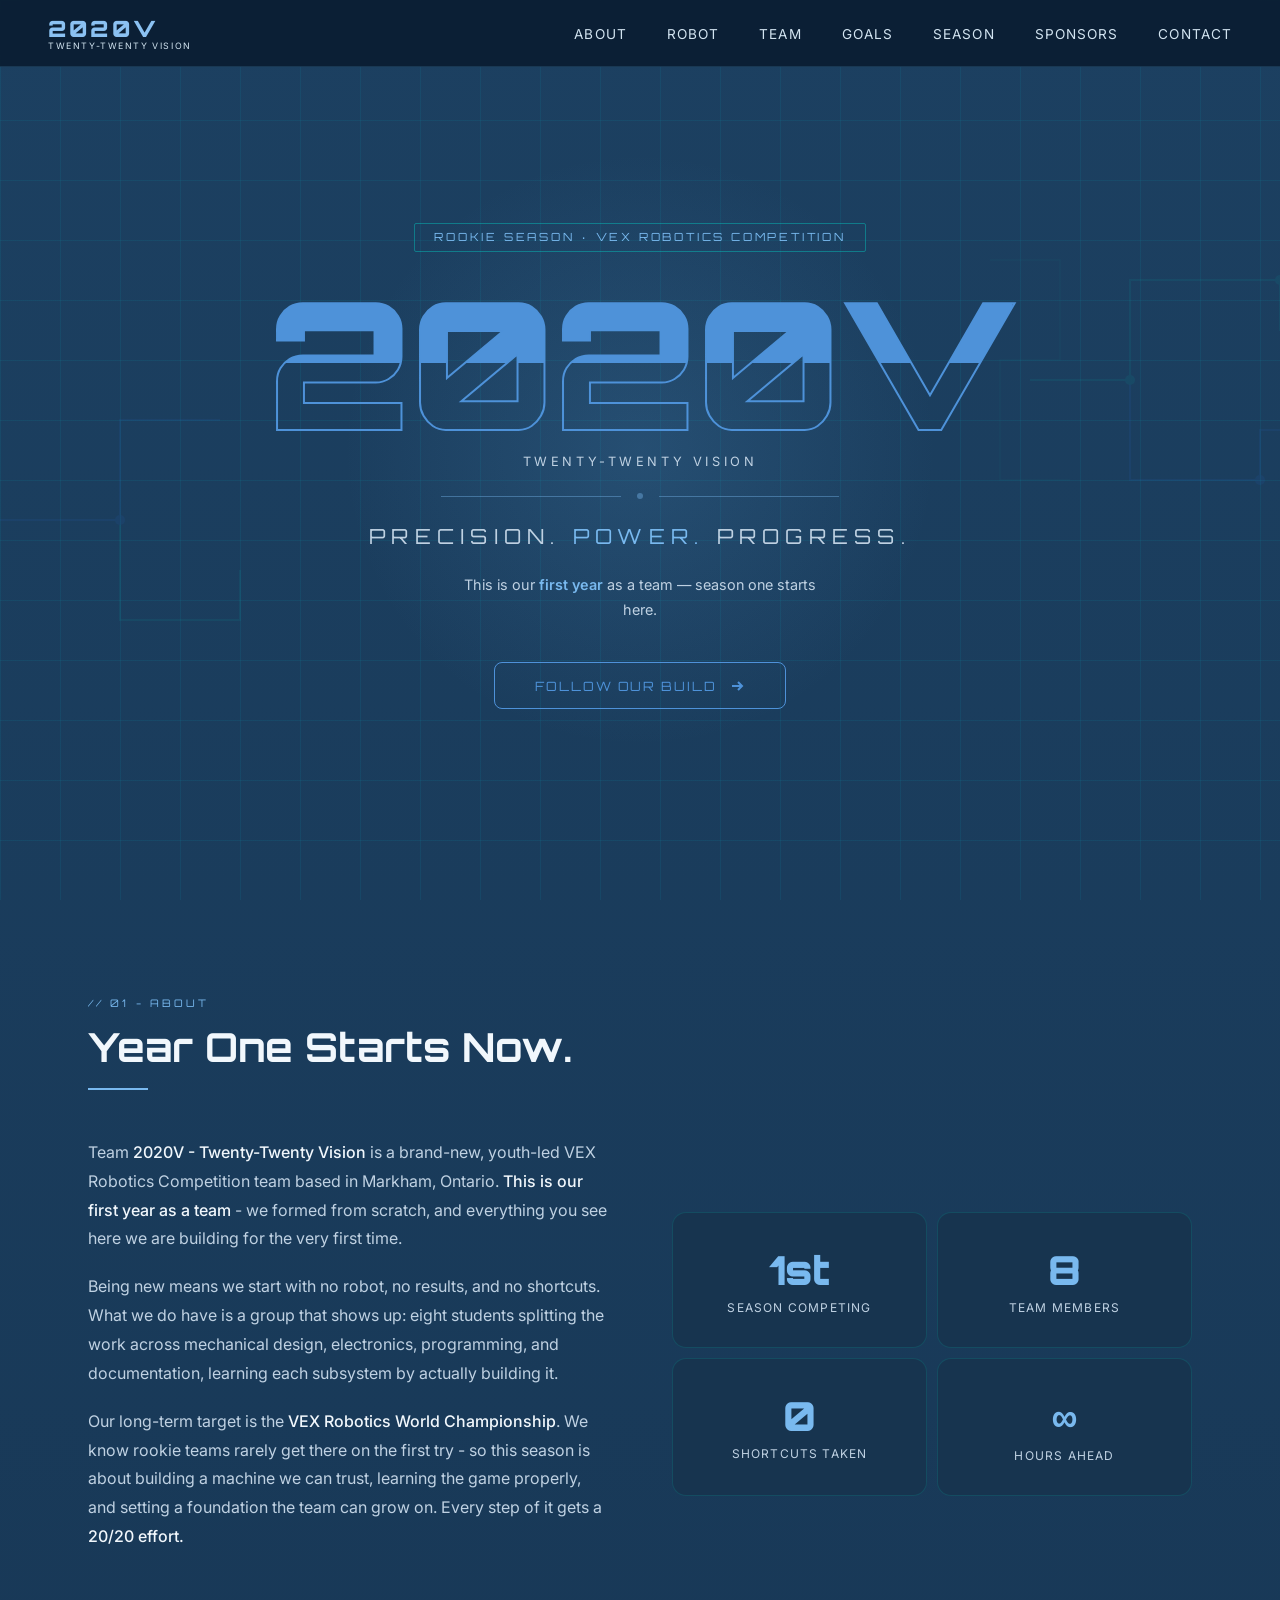
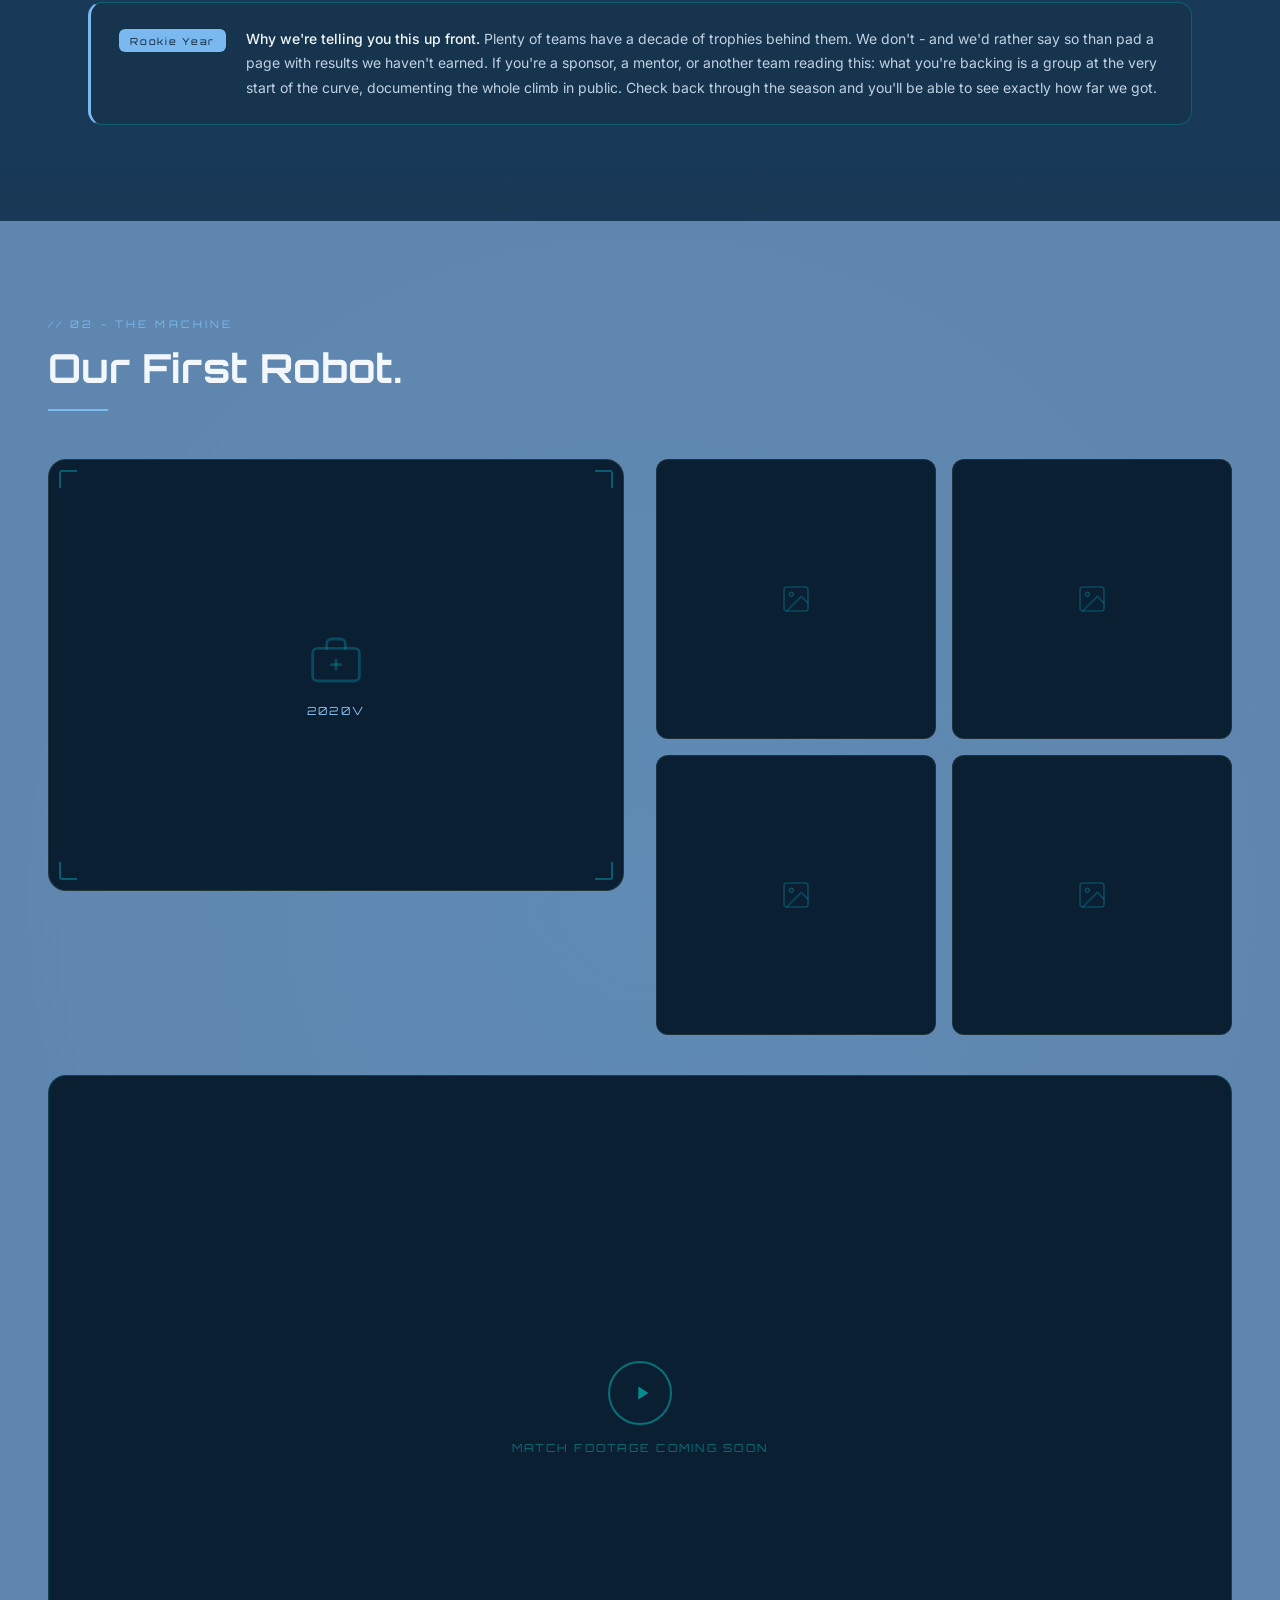
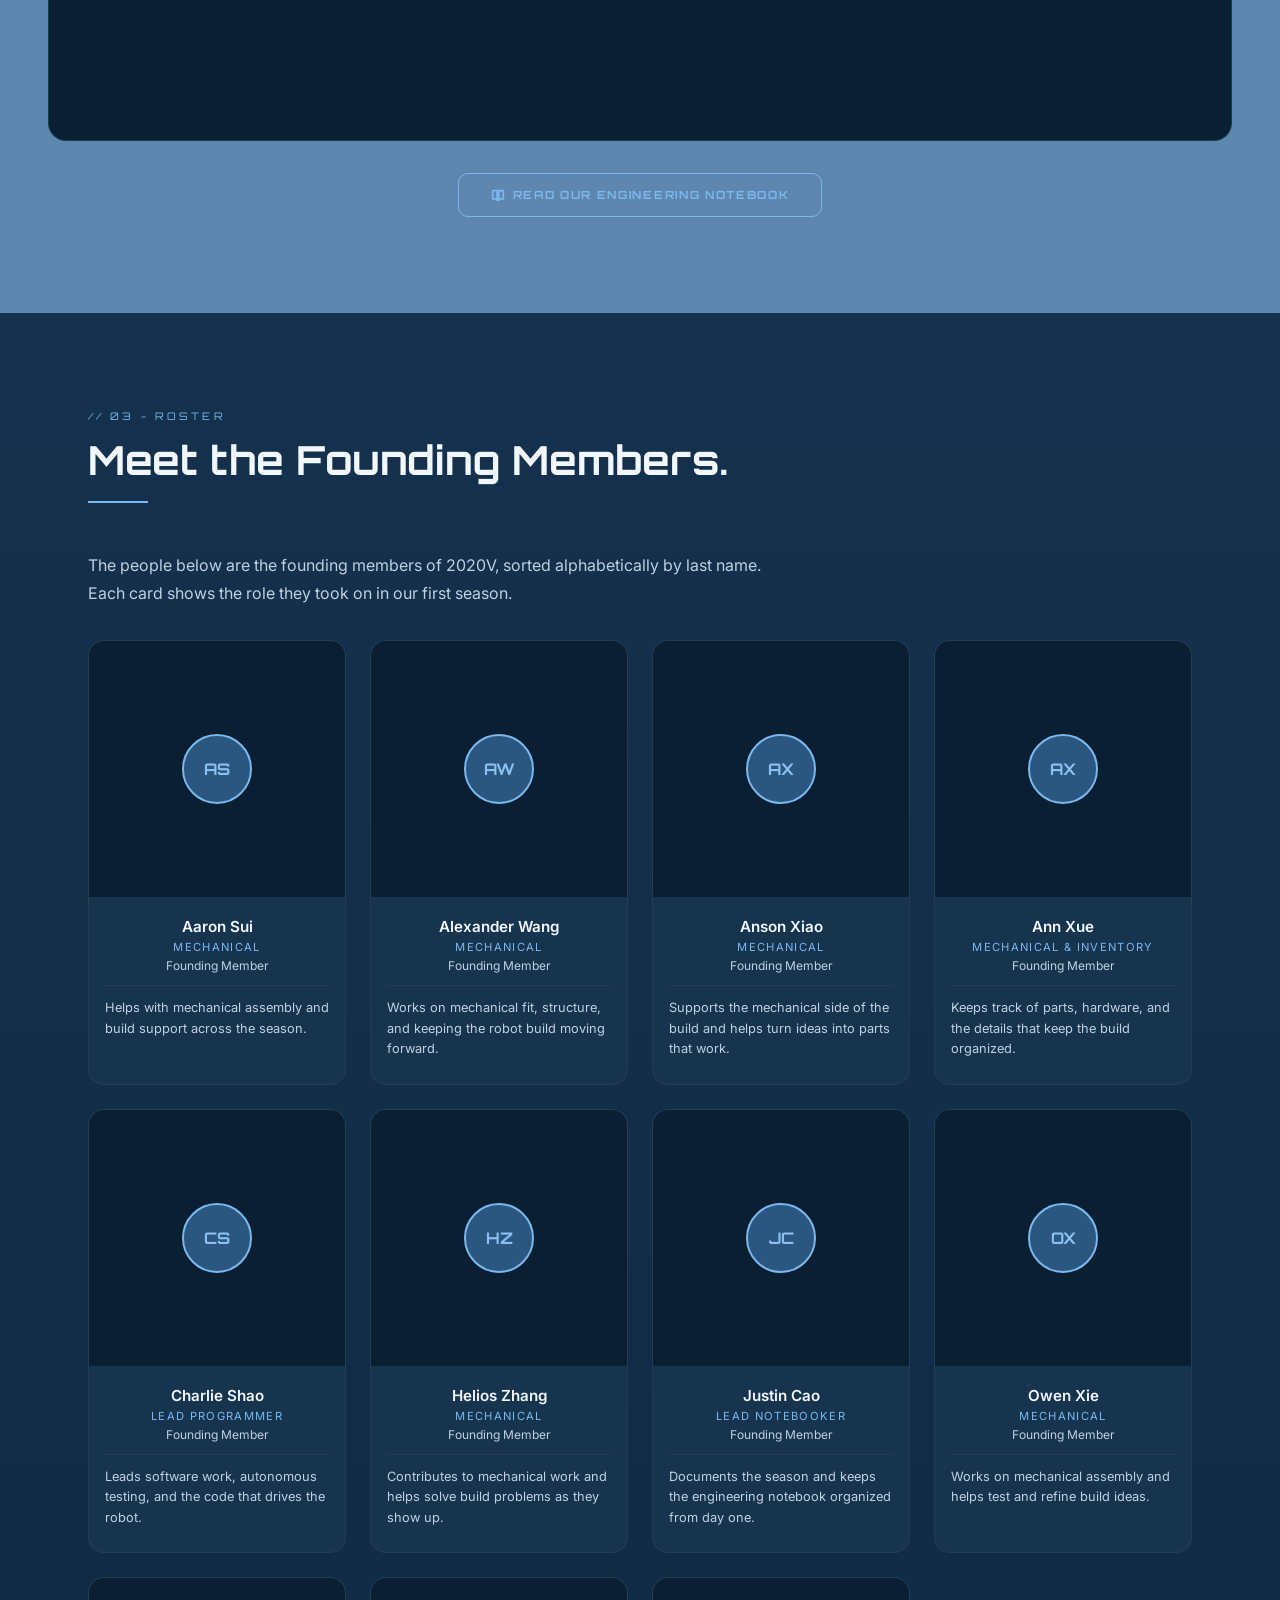
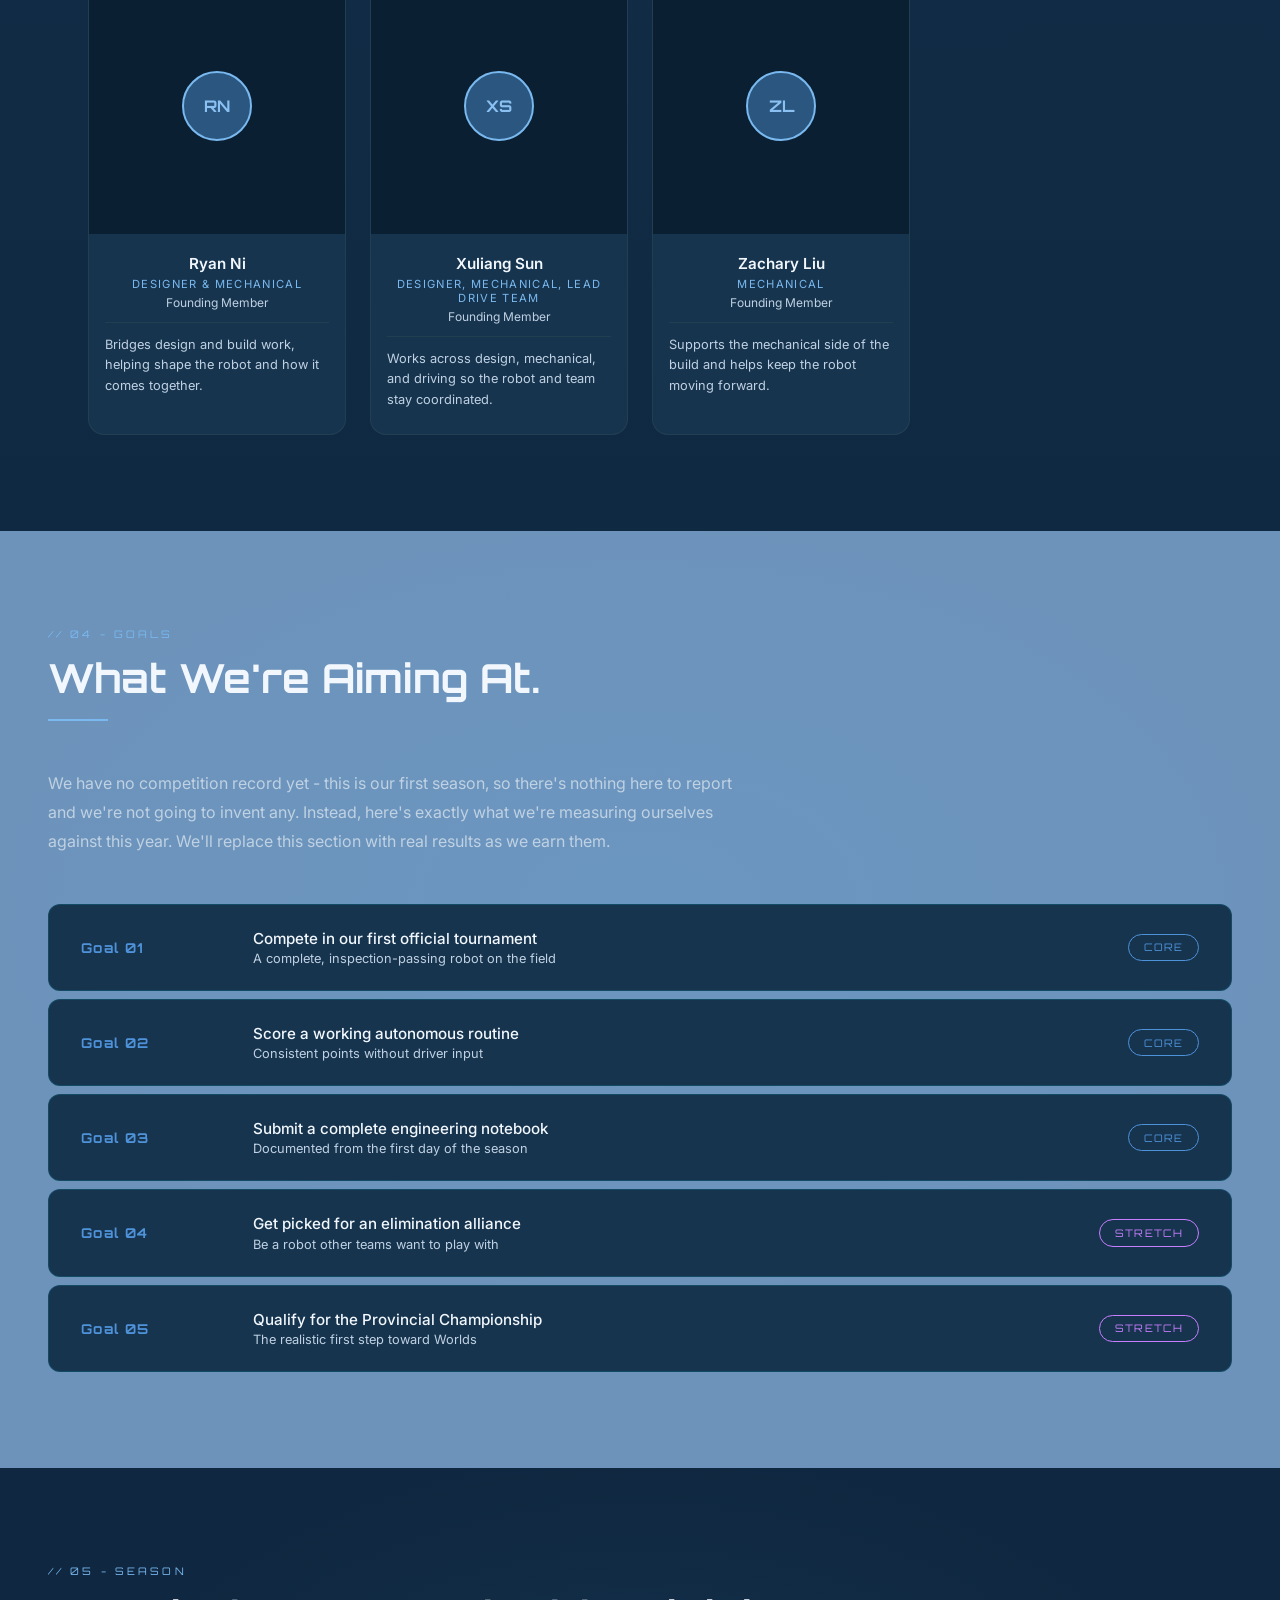
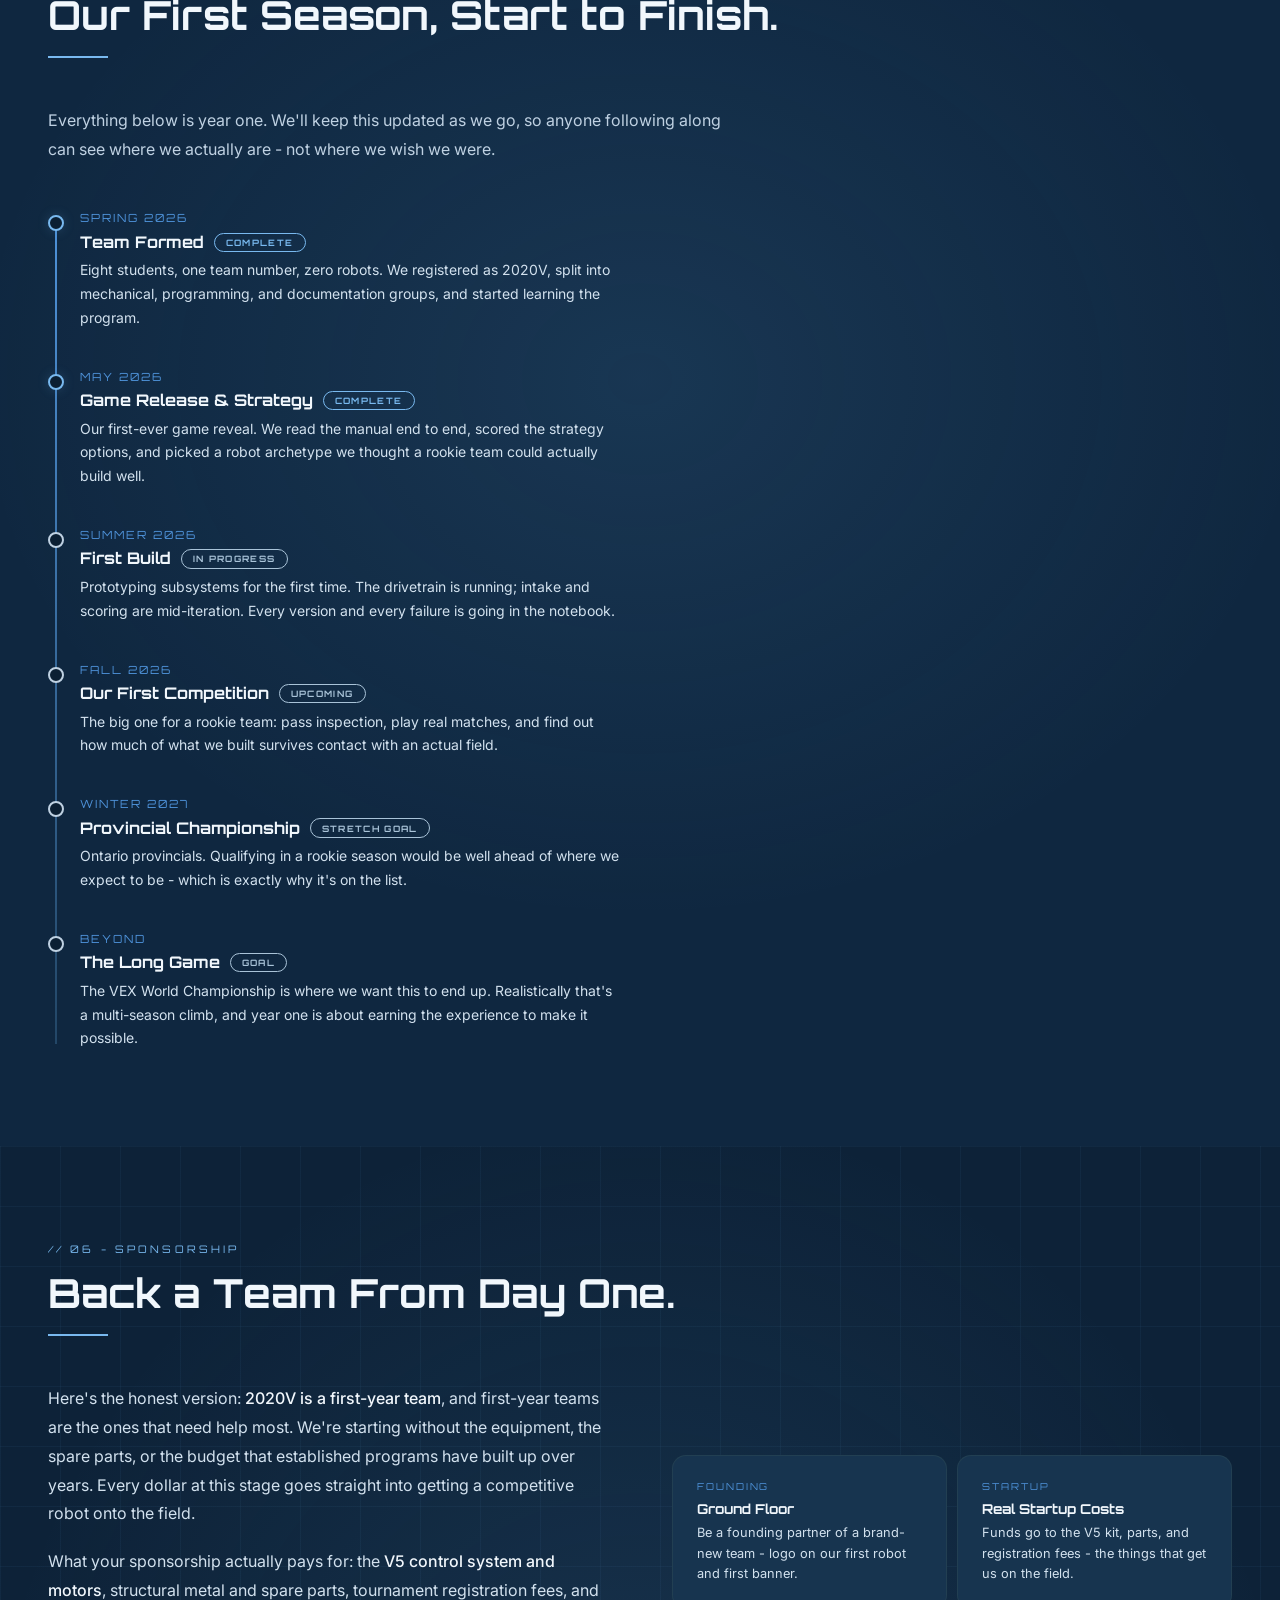
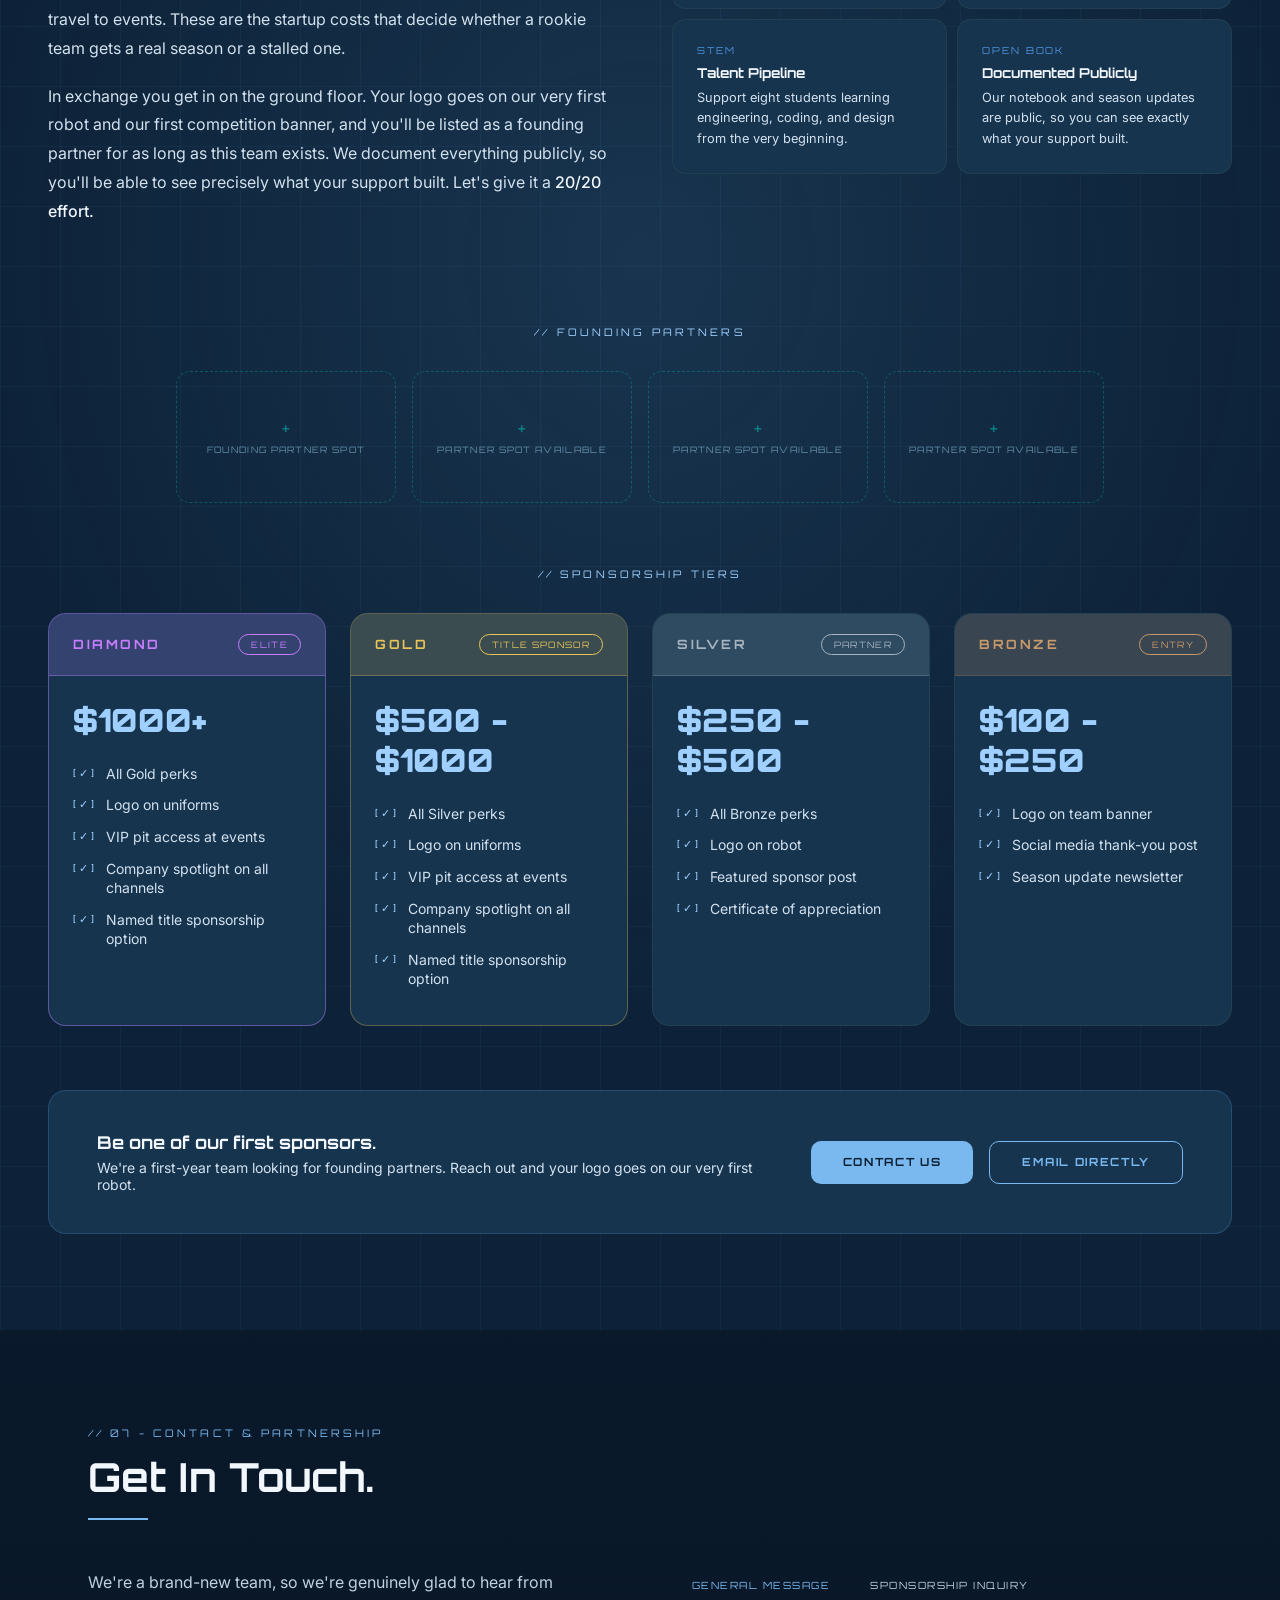
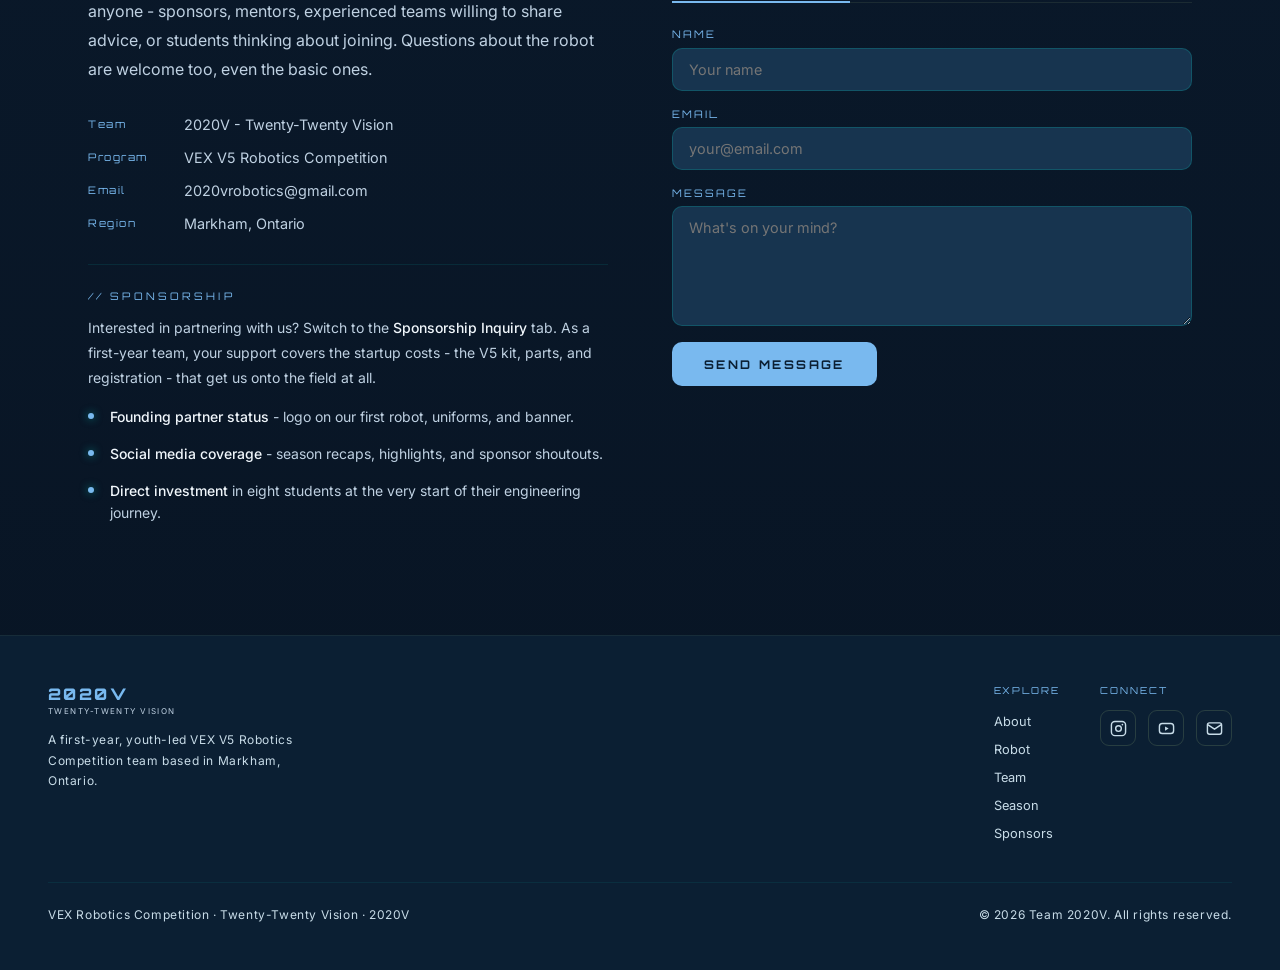
==== commit 889a8f31: "Add real Instagram and YouTube links, drop GitHub icon - Instagram -> https://www.instagram.com/2020" ====
--- a/first-year.html
+++ b/first-year.html
@@ -2509,8 +2509,8 @@
 </main>
 
 <!-- FOOTER
-     SOCIAL LINKS: replace each href="#" with your real profile URL.
-     Delete any row you don't use rather than leaving it pointing at "#". -->
+     SOCIAL LINKS: to add another, copy one of the <a> blocks below and
+     swap the href, aria-label and icon path. -->
 <footer>
   <div>
     <div class="footer-logo">2020V<span style="display:block;font-family:'Inter',sans-serif;font-weight:400;font-size:0.5rem;letter-spacing:0.18em;text-transform:uppercase;color:var(--muted);margin-top:2px;">Twenty-Twenty Vision</span></div>
@@ -2531,19 +2531,14 @@
   <div>
     <div class="footer-col-title">Connect</div>
     <div class="footer-socials">
-      <a href="#" aria-label="2020V on Instagram" target="_blank" rel="noopener noreferrer">
+      <a href="https://www.instagram.com/2020vrobotics/" aria-label="2020V on Instagram" target="_blank" rel="noopener noreferrer">
         <svg viewBox="0 0 24 24" fill="none" stroke="currentColor" stroke-width="2" stroke-linecap="round" stroke-linejoin="round" aria-hidden="true">
           <rect x="2" y="2" width="20" height="20" rx="5"/><circle cx="12" cy="12" r="4"/><circle cx="17.5" cy="6.5" r="1.2" fill="currentColor" stroke="none"/>
         </svg>
       </a>
-      <a href="#" aria-label="2020V on YouTube" target="_blank" rel="noopener noreferrer">
+      <a href="https://www.youtube.com/@TwentyTwentyVisionRobotics" aria-label="2020V on YouTube" target="_blank" rel="noopener noreferrer">
         <svg viewBox="0 0 24 24" fill="none" stroke="currentColor" stroke-width="2" stroke-linecap="round" stroke-linejoin="round" aria-hidden="true">
           <rect x="2" y="5" width="20" height="14" rx="4"/><path d="M10 9l5 3-5 3z" fill="currentColor" stroke="none"/>
-        </svg>
-      </a>
-      <a href="#" aria-label="2020V on GitHub" target="_blank" rel="noopener noreferrer">
-        <svg viewBox="0 0 24 24" fill="currentColor" aria-hidden="true">
-          <path d="M12 2A10 10 0 0 0 8.8 21.5c.5.1.7-.2.7-.5v-1.7c-2.8.6-3.4-1.3-3.4-1.3-.5-1.2-1.1-1.5-1.1-1.5-.9-.6.1-.6.1-.6 1 .1 1.5 1 1.5 1 .9 1.5 2.3 1.1 2.9.8.1-.6.3-1.1.6-1.4-2.2-.2-4.6-1.1-4.6-5 0-1.1.4-2 1-2.7-.1-.3-.4-1.3.1-2.7 0 0 .8-.3 2.7 1a9.4 9.4 0 0 1 5 0c1.9-1.3 2.7-1 2.7-1 .5 1.4.2 2.4.1 2.7.6.7 1 1.6 1 2.7 0 3.9-2.4 4.8-4.6 5 .4.3.7.9.7 1.9v2.8c0 .3.2.6.7.5A10 10 0 0 0 12 2z"/>
         </svg>
       </a>
       <a href="mailto:2020vrobotics@gmail.com" aria-label="Email team 2020V">
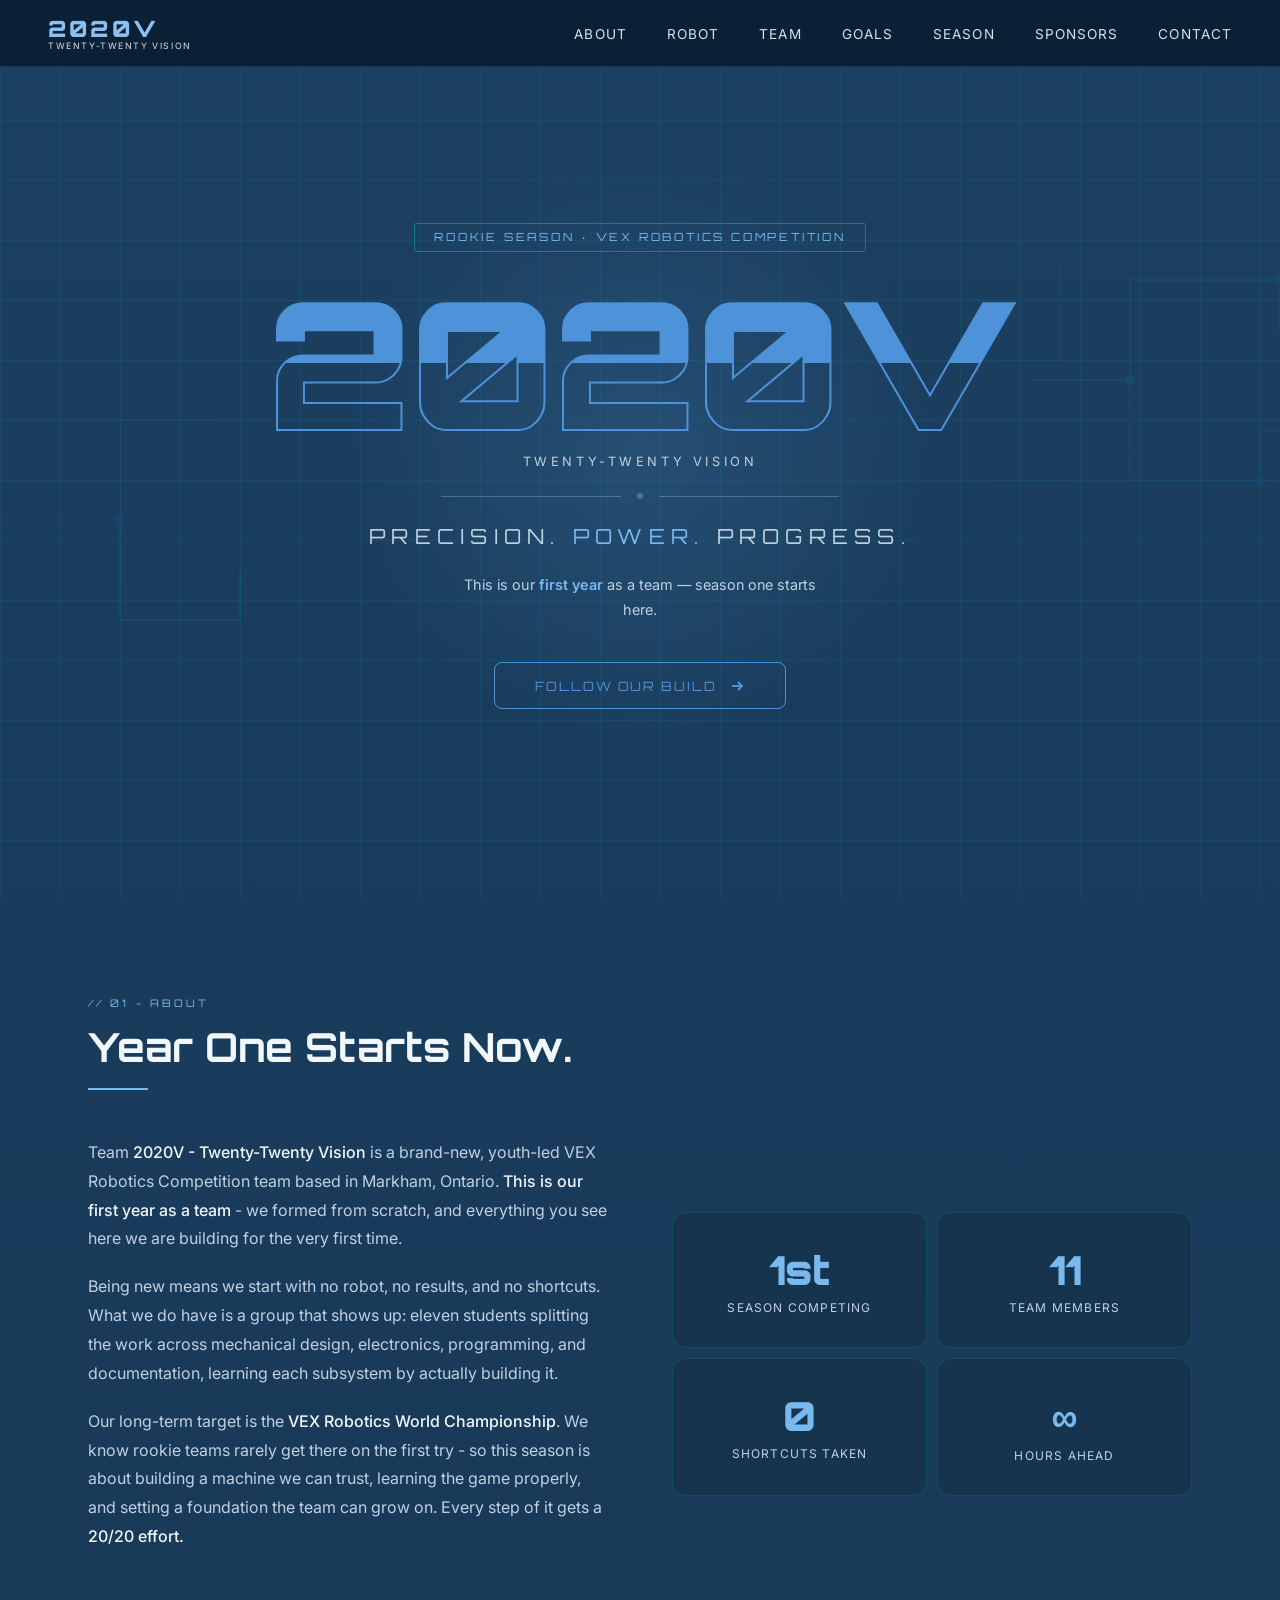
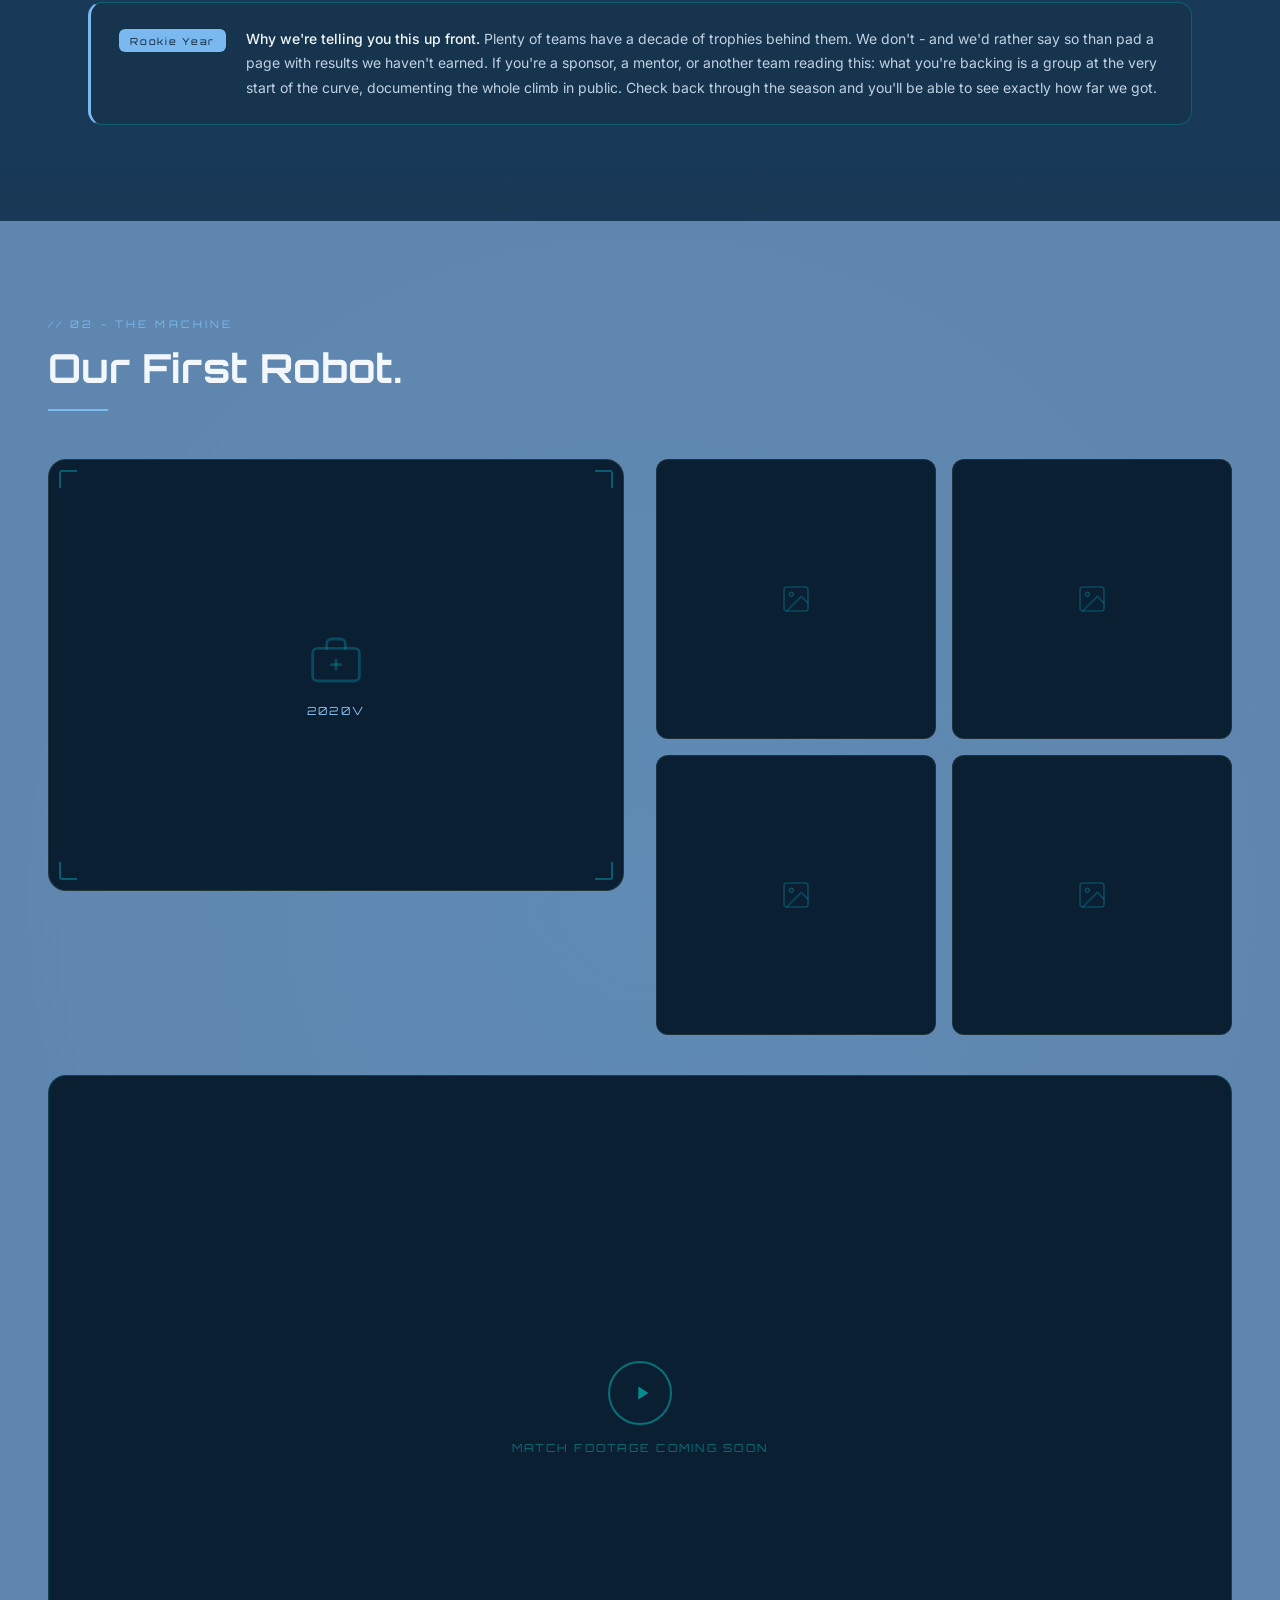
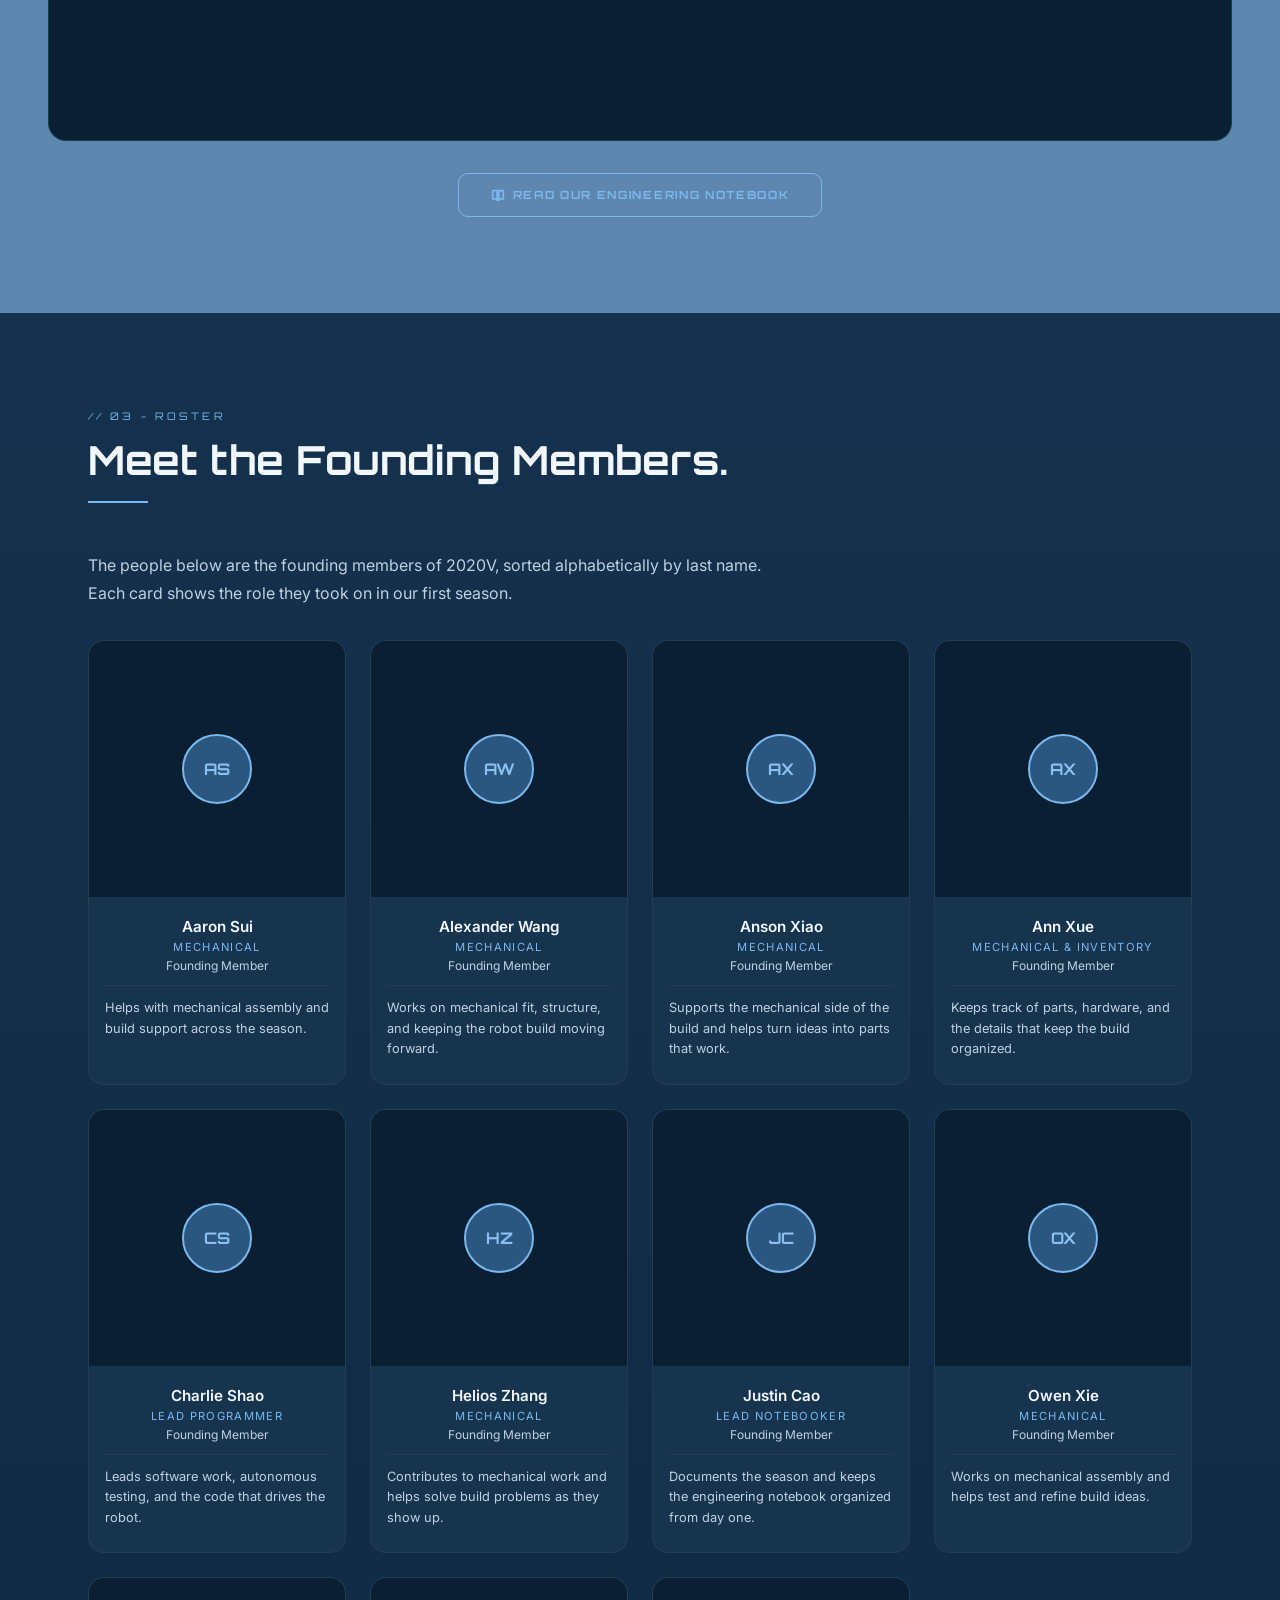
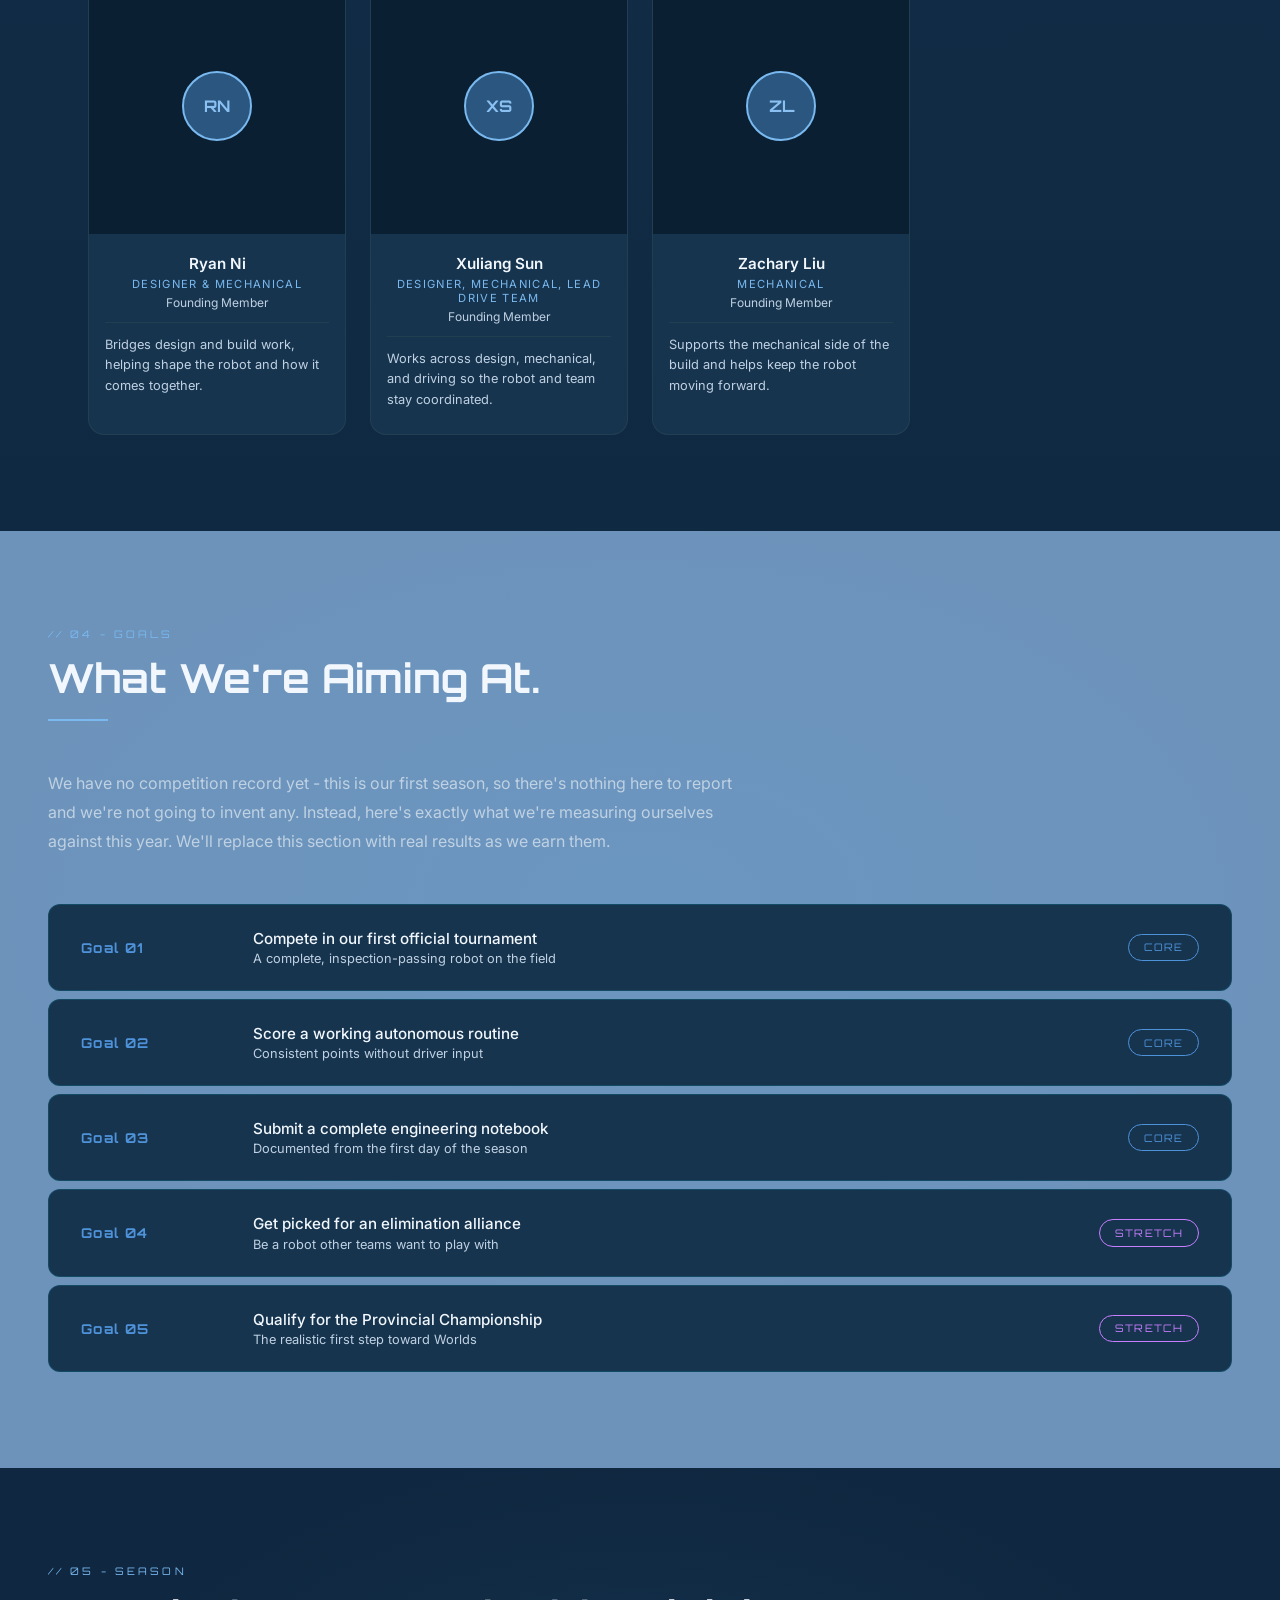
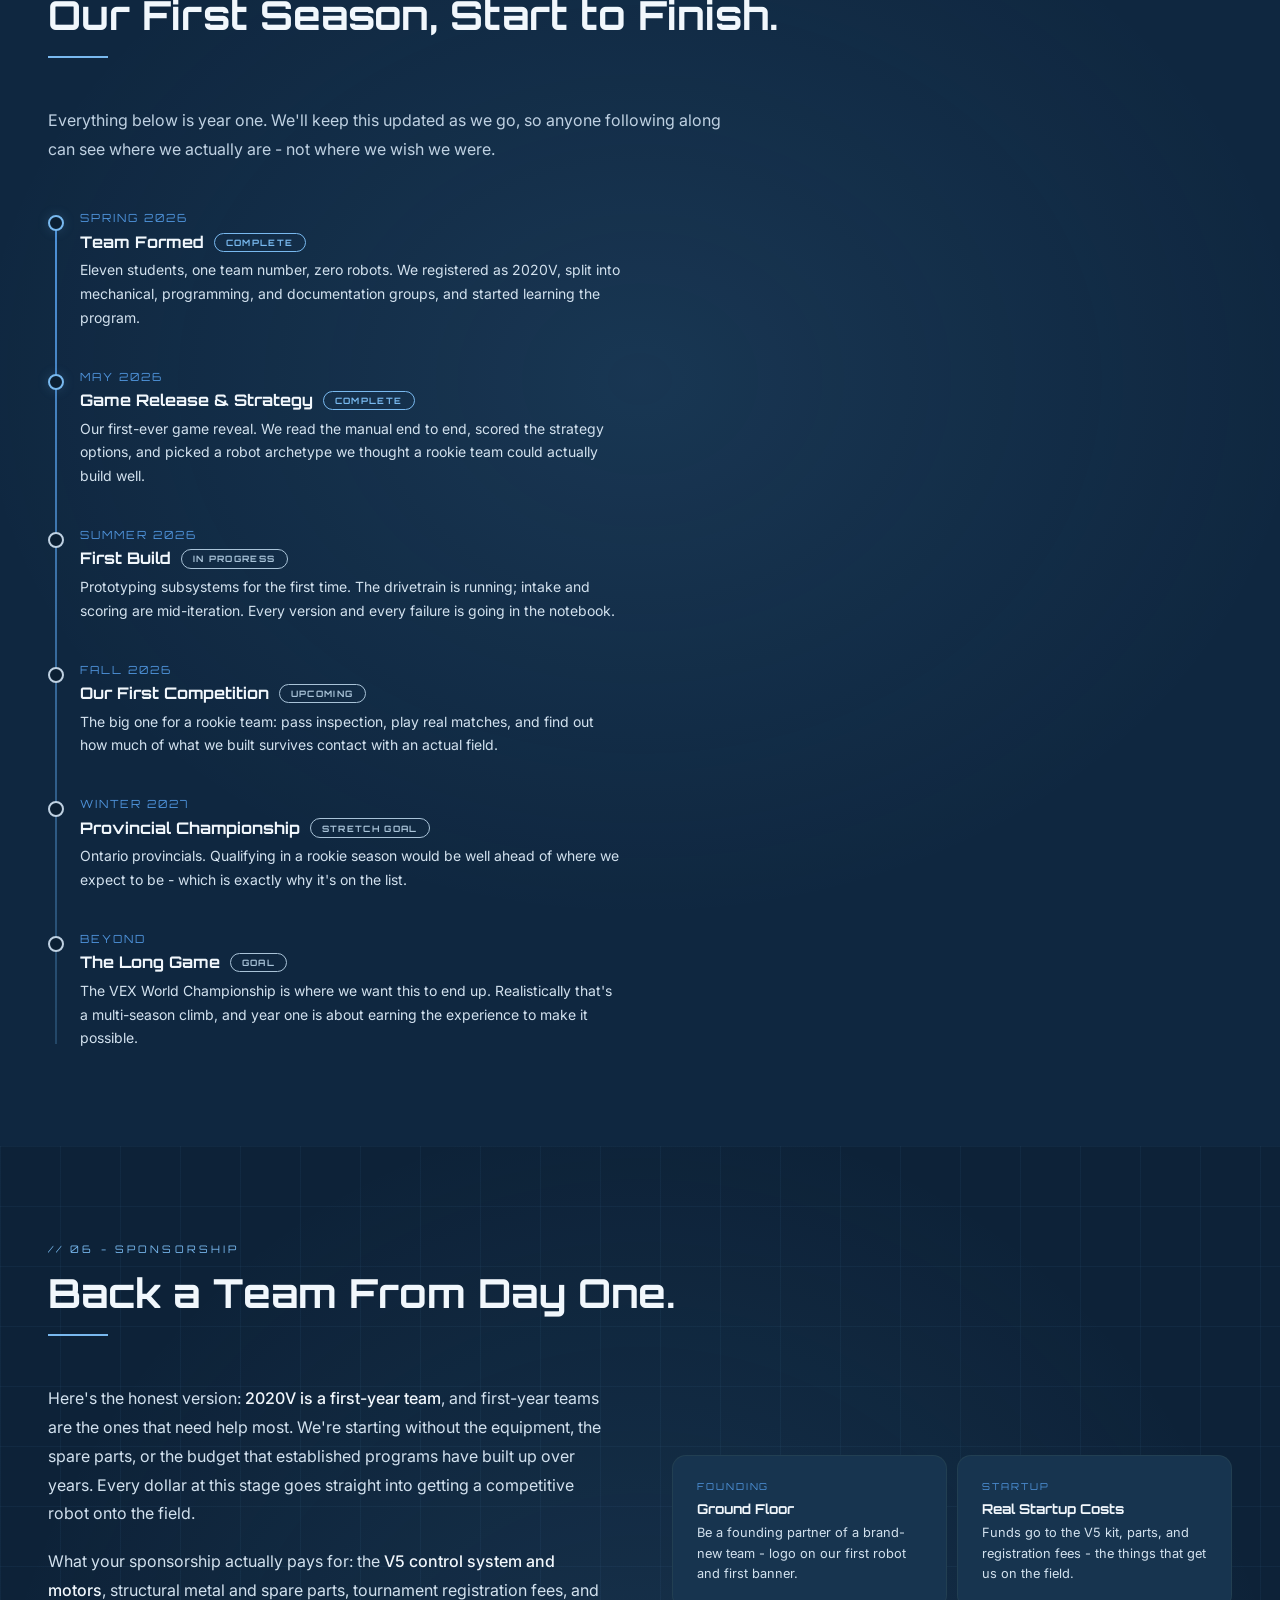
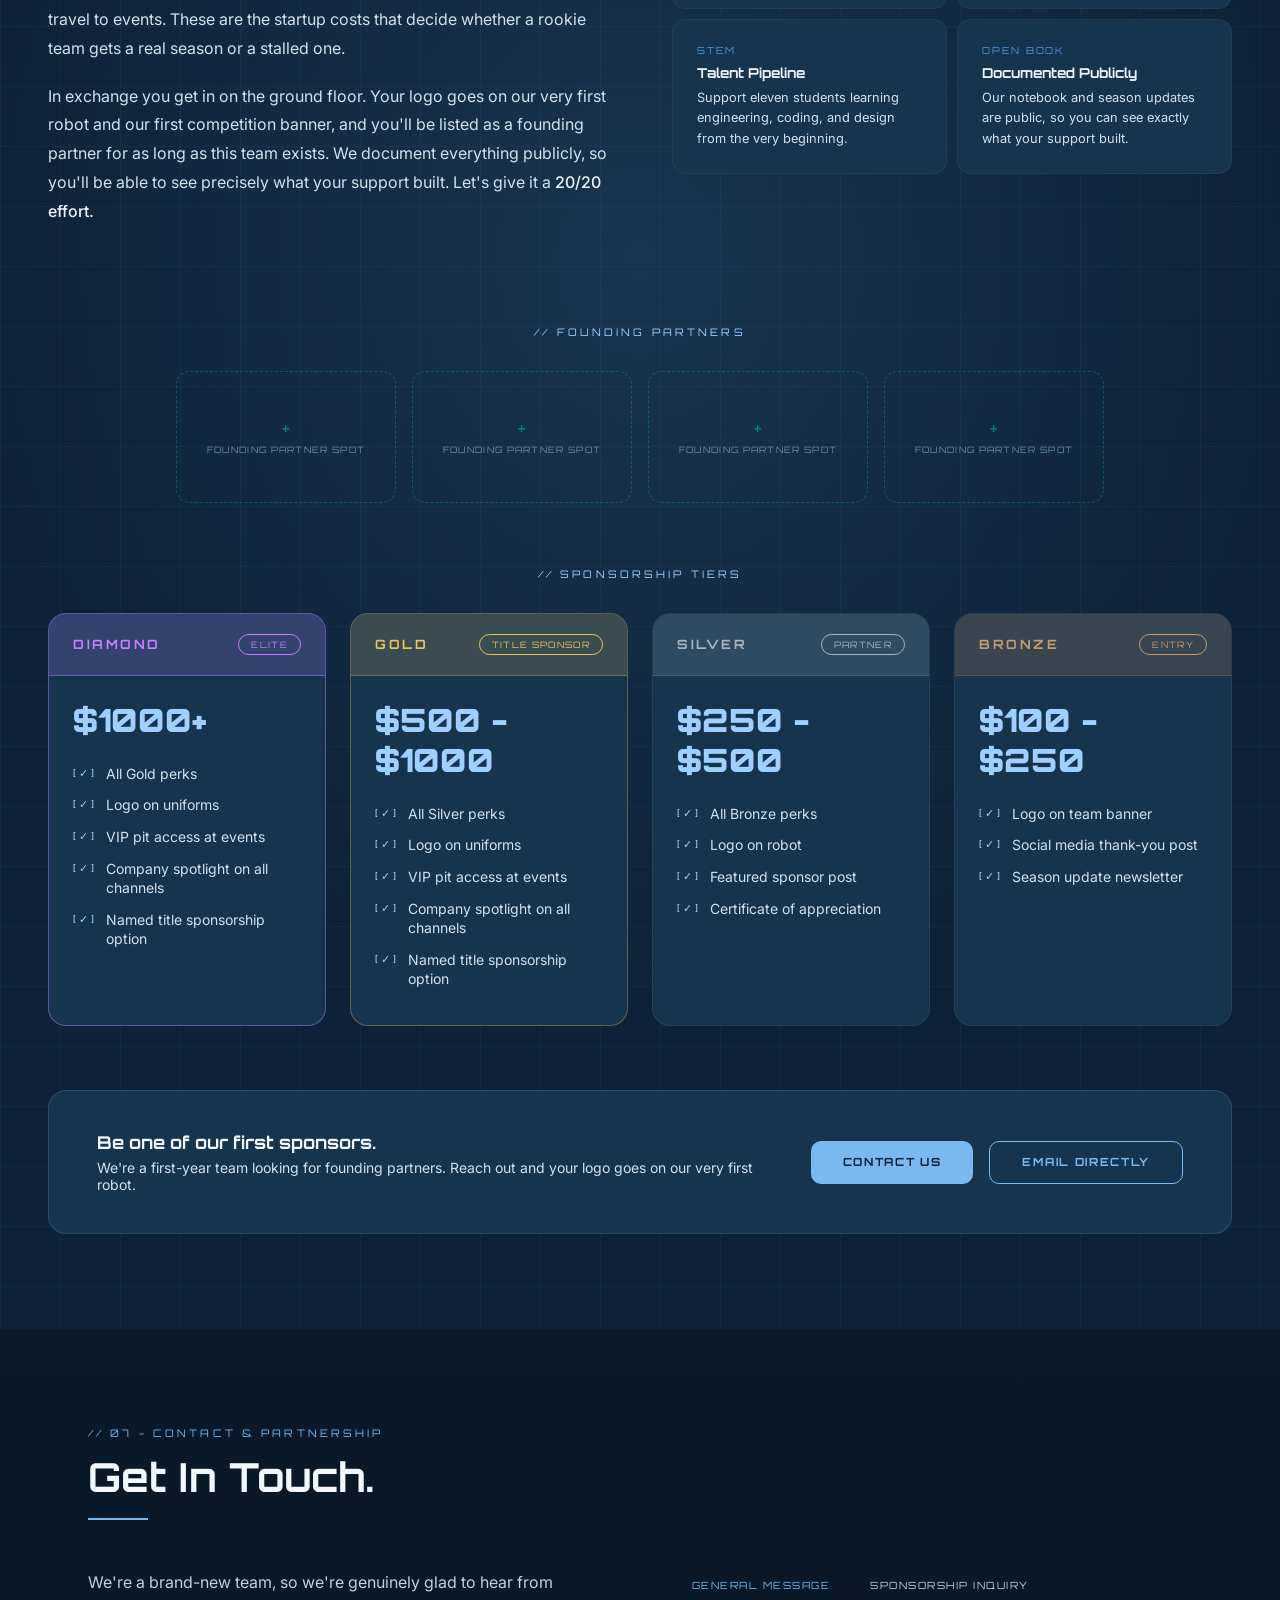
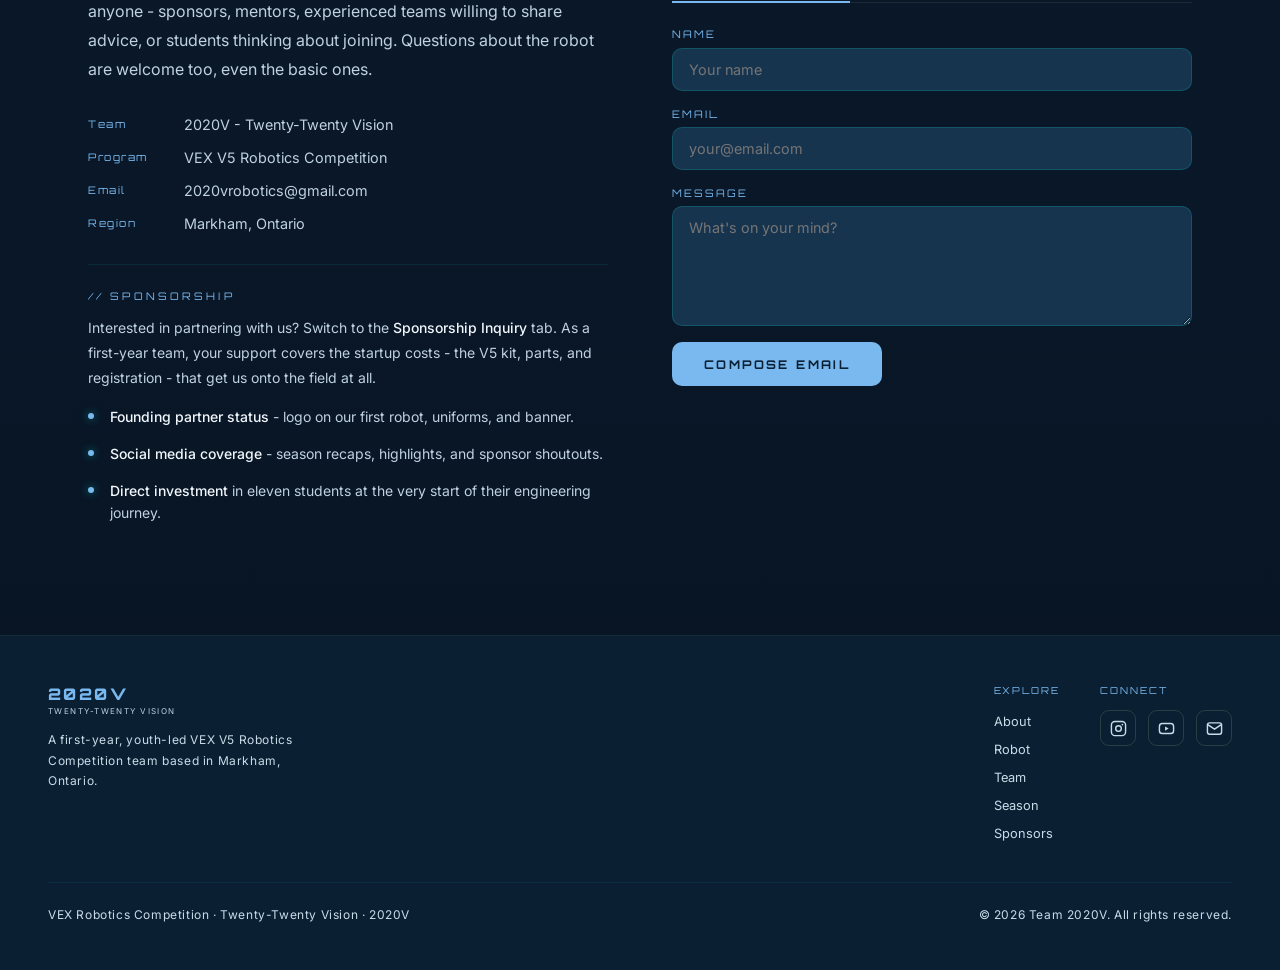
==== commit 7e136505: "Fix roster count, unify sponsor tile labels, clarify form buttons Roster (11 members, page still sai" ====
--- a/first-year.html
+++ b/first-year.html
@@ -1849,7 +1849,7 @@
   <div class="about-grid">
     <div class="about-text">
       <p>Team <strong>2020V - Twenty-Twenty Vision</strong> is a brand-new, youth-led VEX Robotics Competition team based in Markham, Ontario. <strong>This is our first year as a team</strong> - we formed from scratch, and everything you see here we are building for the very first time.</p>
-      <p>Being new means we start with no robot, no results, and no shortcuts. What we do have is a group that shows up: eight students splitting the work across mechanical design, electronics, programming, and documentation, learning each subsystem by actually building it.</p>
+      <p>Being new means we start with no robot, no results, and no shortcuts. What we do have is a group that shows up: eleven students splitting the work across mechanical design, electronics, programming, and documentation, learning each subsystem by actually building it.</p>
       <p>Our long-term target is the <strong>VEX Robotics World Championship</strong>. We know rookie teams rarely get there on the first try - so this season is about building a machine we can trust, learning the game properly, and setting a foundation the team can grow on. Every step of it gets a <strong>20/20 effort.</strong></p>
     </div>
     <div class="stats-grid">
@@ -1858,7 +1858,7 @@
         <div class="stat-label">Season Competing</div>
       </div>
       <div class="stat-cell">
-        <span class="stat-number">8</span>
+        <span class="stat-number">11</span>
         <div class="stat-label">Team Members</div>
       </div>
       <div class="stat-cell">
@@ -2199,7 +2199,7 @@
         <div class="timeline-node"></div>
         <div class="timeline-date">Spring 2026</div>
         <div class="timeline-title">Team Formed<span class="timeline-flag done">Complete</span></div>
-        <p class="timeline-desc">Eight students, one team number, zero robots. We registered as 2020V, split into mechanical, programming, and documentation groups, and started learning the program.</p>
+        <p class="timeline-desc">Eleven students, one team number, zero robots. We registered as 2020V, split into mechanical, programming, and documentation groups, and started learning the program.</p>
       </div>
 
       <div class="timeline-item reveal">
@@ -2267,7 +2267,7 @@
         <div class="sponsor-why-cell">
           <div class="sponsor-why-icon">STEM</div>
           <div class="sponsor-why-title">Talent Pipeline</div>
-          <p class="sponsor-why-desc">Support eight students learning engineering, coding, and design from the very beginning.</p>
+          <p class="sponsor-why-desc">Support eleven students learning engineering, coding, and design from the very beginning.</p>
         </div>
         <div class="sponsor-why-cell">
           <div class="sponsor-why-icon">OPEN BOOK</div>
@@ -2291,15 +2291,15 @@
         </div>
         <div class="sponsor-slot sponsor-slot-empty reveal">
           <span class="plus">+</span>
-          <span class="label">Partner spot available</span>
+          <span class="label">Founding partner spot</span>
         </div>
         <div class="sponsor-slot sponsor-slot-empty reveal">
           <span class="plus">+</span>
-          <span class="label">Partner spot available</span>
+          <span class="label">Founding partner spot</span>
         </div>
         <div class="sponsor-slot sponsor-slot-empty reveal">
           <span class="plus">+</span>
-          <span class="label">Partner spot available</span>
+          <span class="label">Founding partner spot</span>
         </div>
       </div>
     </div>
@@ -2432,7 +2432,7 @@
         </div>
         <div class="apply-benefit">
           <div class="apply-benefit-dot"></div>
-          <div class="apply-benefit-text"><strong>Direct investment</strong> in eight students at the very start of their engineering journey.</div>
+          <div class="apply-benefit-text"><strong>Direct investment</strong> in eleven students at the very start of their engineering journey.</div>
         </div>
       </div>
     </div>
@@ -2457,7 +2457,7 @@
             <label for="message">Message</label>
             <textarea id="message" placeholder="What's on your mind?" required></textarea>
           </div>
-          <button class="submit-btn" type="submit">Send Message</button>
+          <button class="submit-btn" type="submit">Compose Email</button>
           <p class="form-status" id="contact-status" role="status" aria-live="polite"></p>
         </form>
       </div>
@@ -2495,7 +2495,7 @@
               <label style="font-family:'Orbitron',monospace;font-size:0.65rem;letter-spacing:0.2em;text-transform:uppercase;color:var(--aqua);display:block;margin-bottom:0.4rem;" for="s-message">Message (optional)</label>
               <textarea style="width:100%;background:var(--dark-blue);border:1px solid rgba(0,212,200,0.2);color:var(--white);padding:0.75rem 1rem;font-family:'Inter',sans-serif;font-size:0.9rem;outline:none;border-radius:10px;transition:border-color 0.3s,box-shadow 0.3s;resize:vertical;min-height:100px;" id="s-message" placeholder="Tell us about your company or any questions you have..."></textarea>
             </div>
-            <button class="sponsor-submit-btn" type="submit">Send Sponsorship Inquiry</button>
+            <button class="sponsor-submit-btn" type="submit">Compose Sponsorship Email</button>
             <p class="form-status" id="sponsor-status" role="status" aria-live="polite"></p>
             <p class="form-note">We'll follow up within 2 business days with a full package.</p>
           </form>
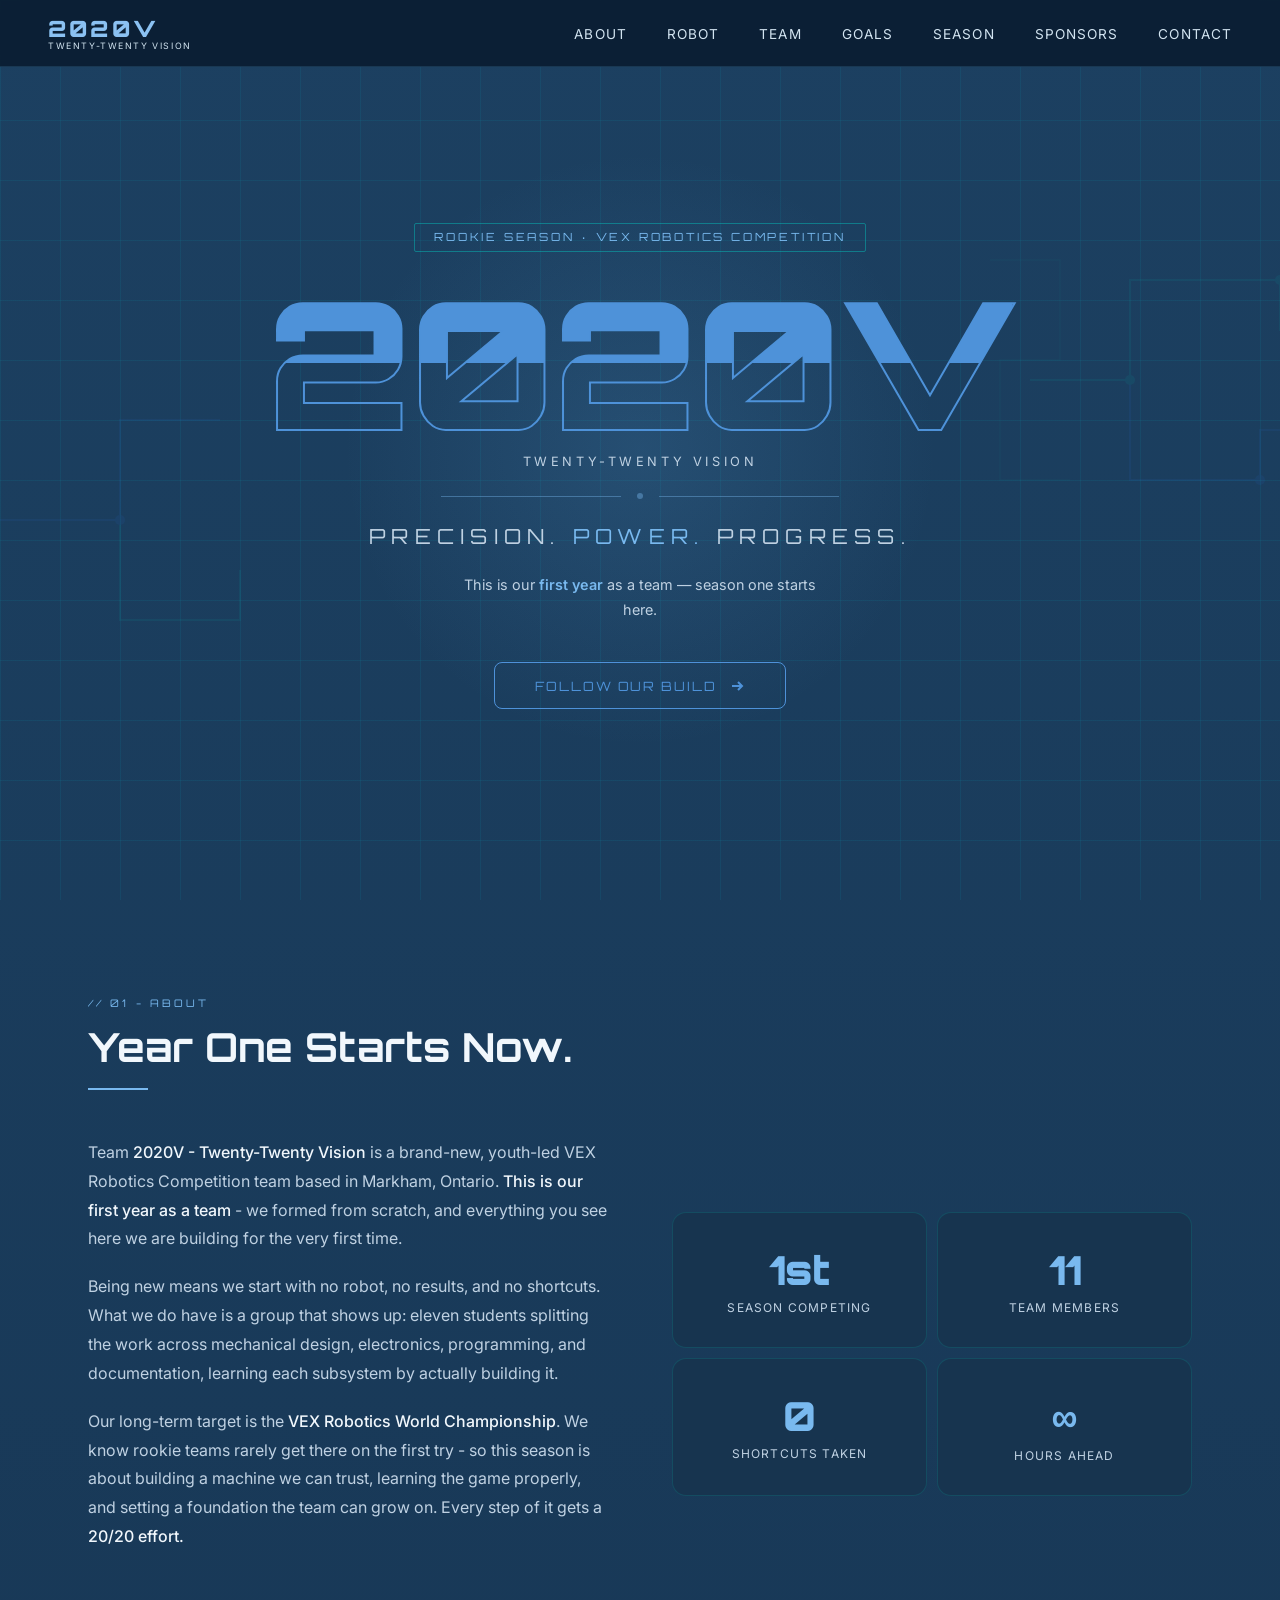
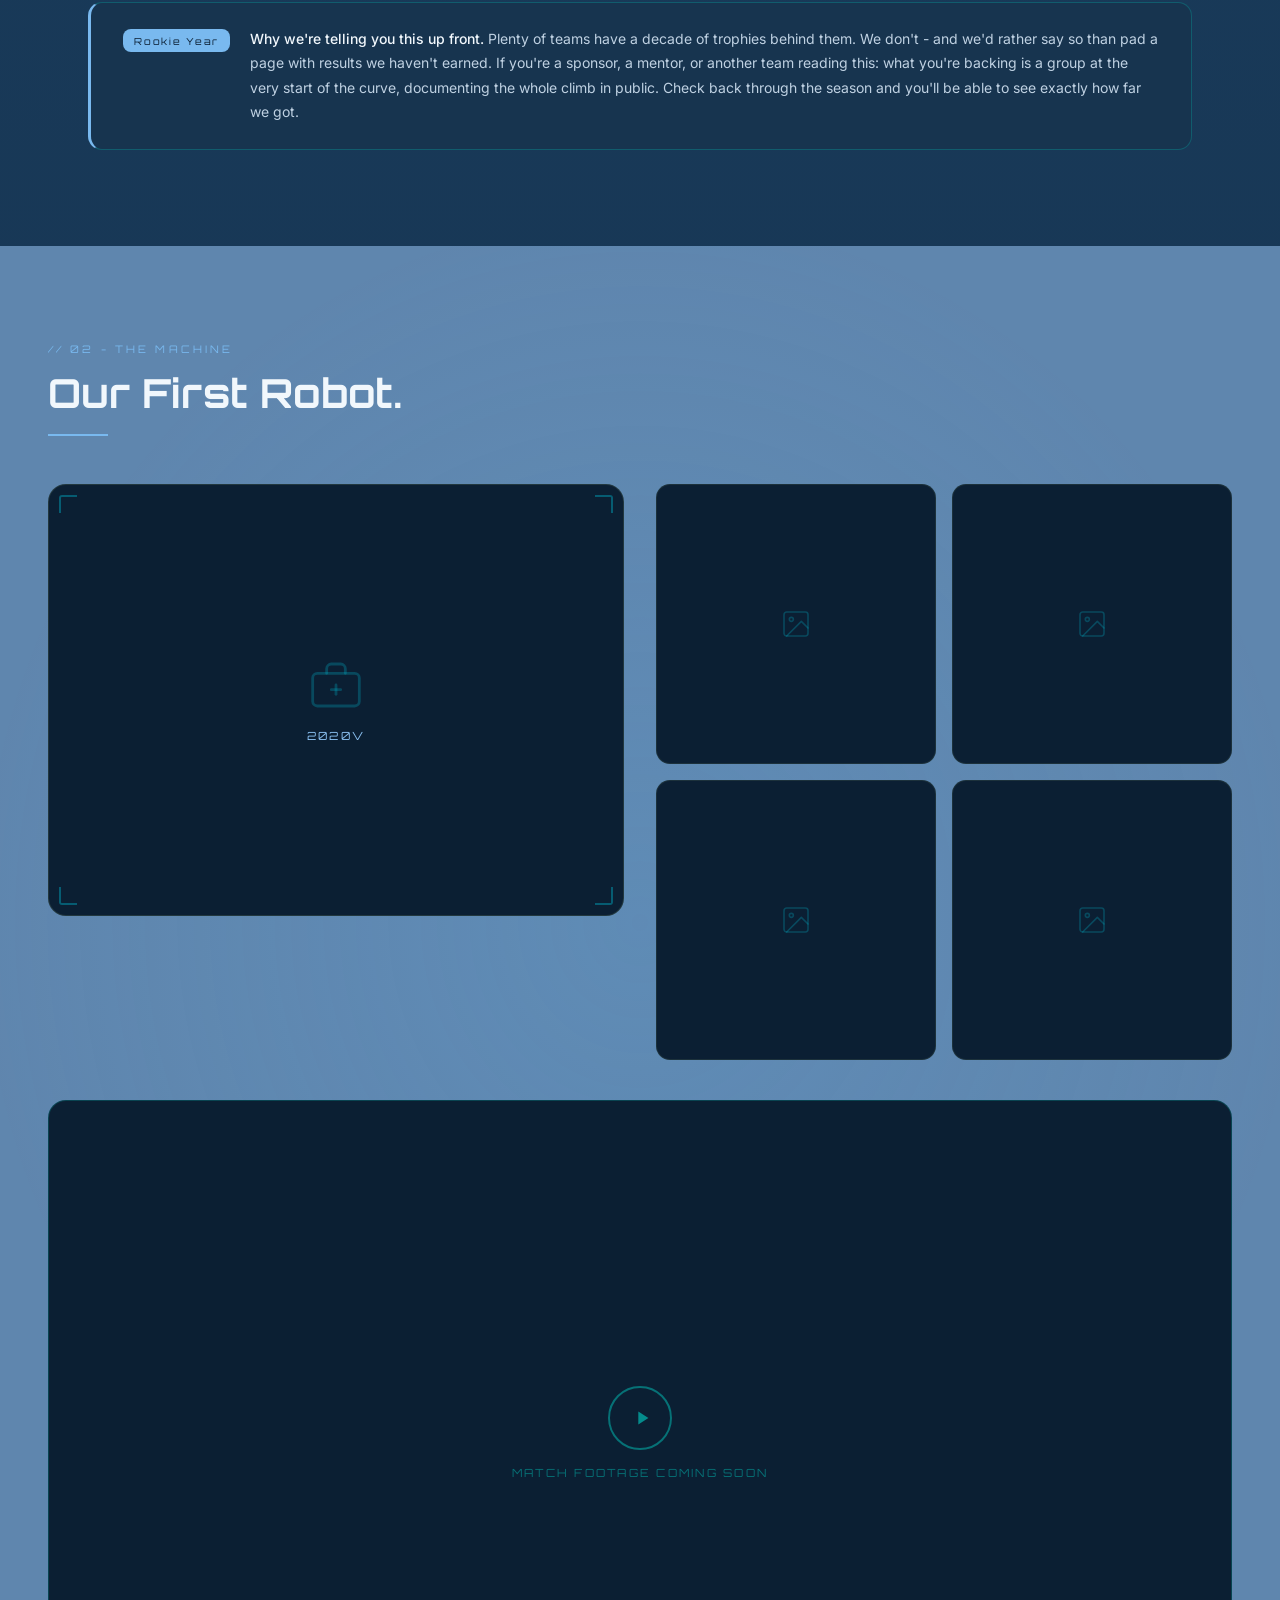
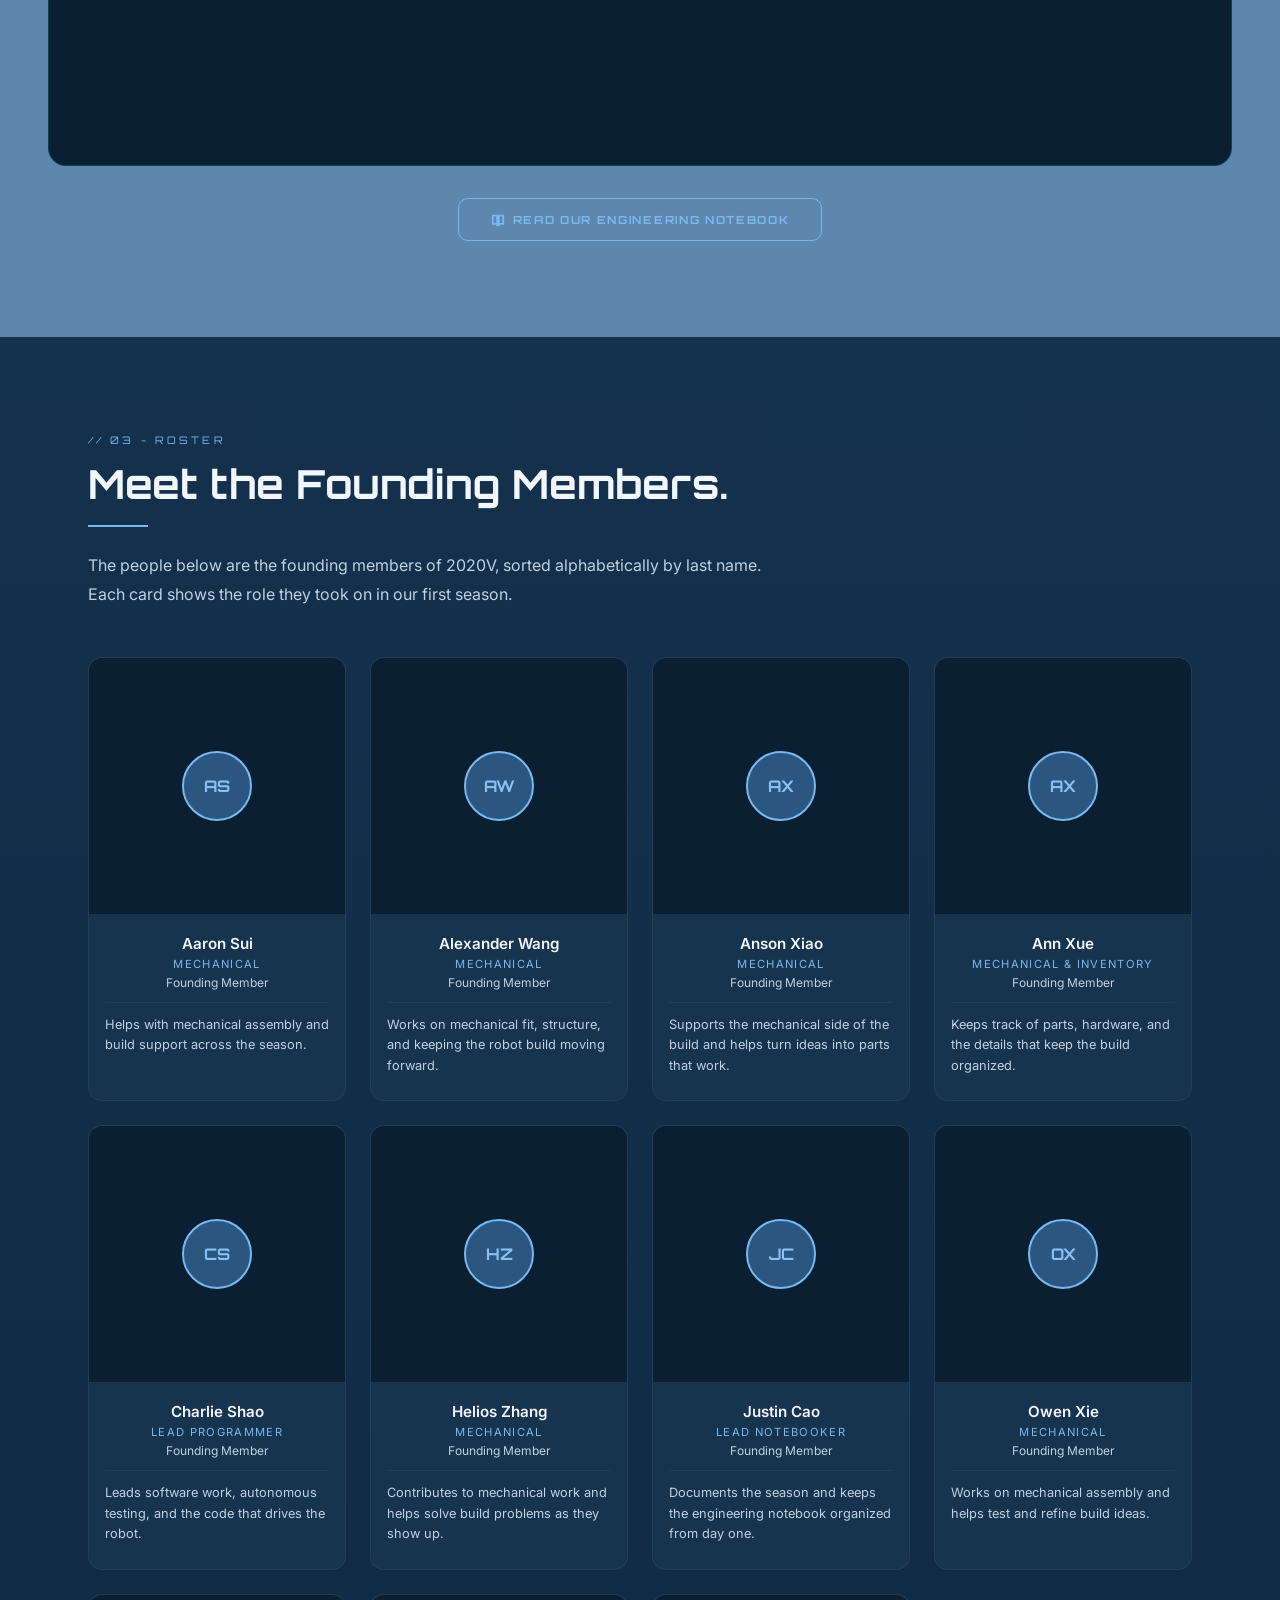
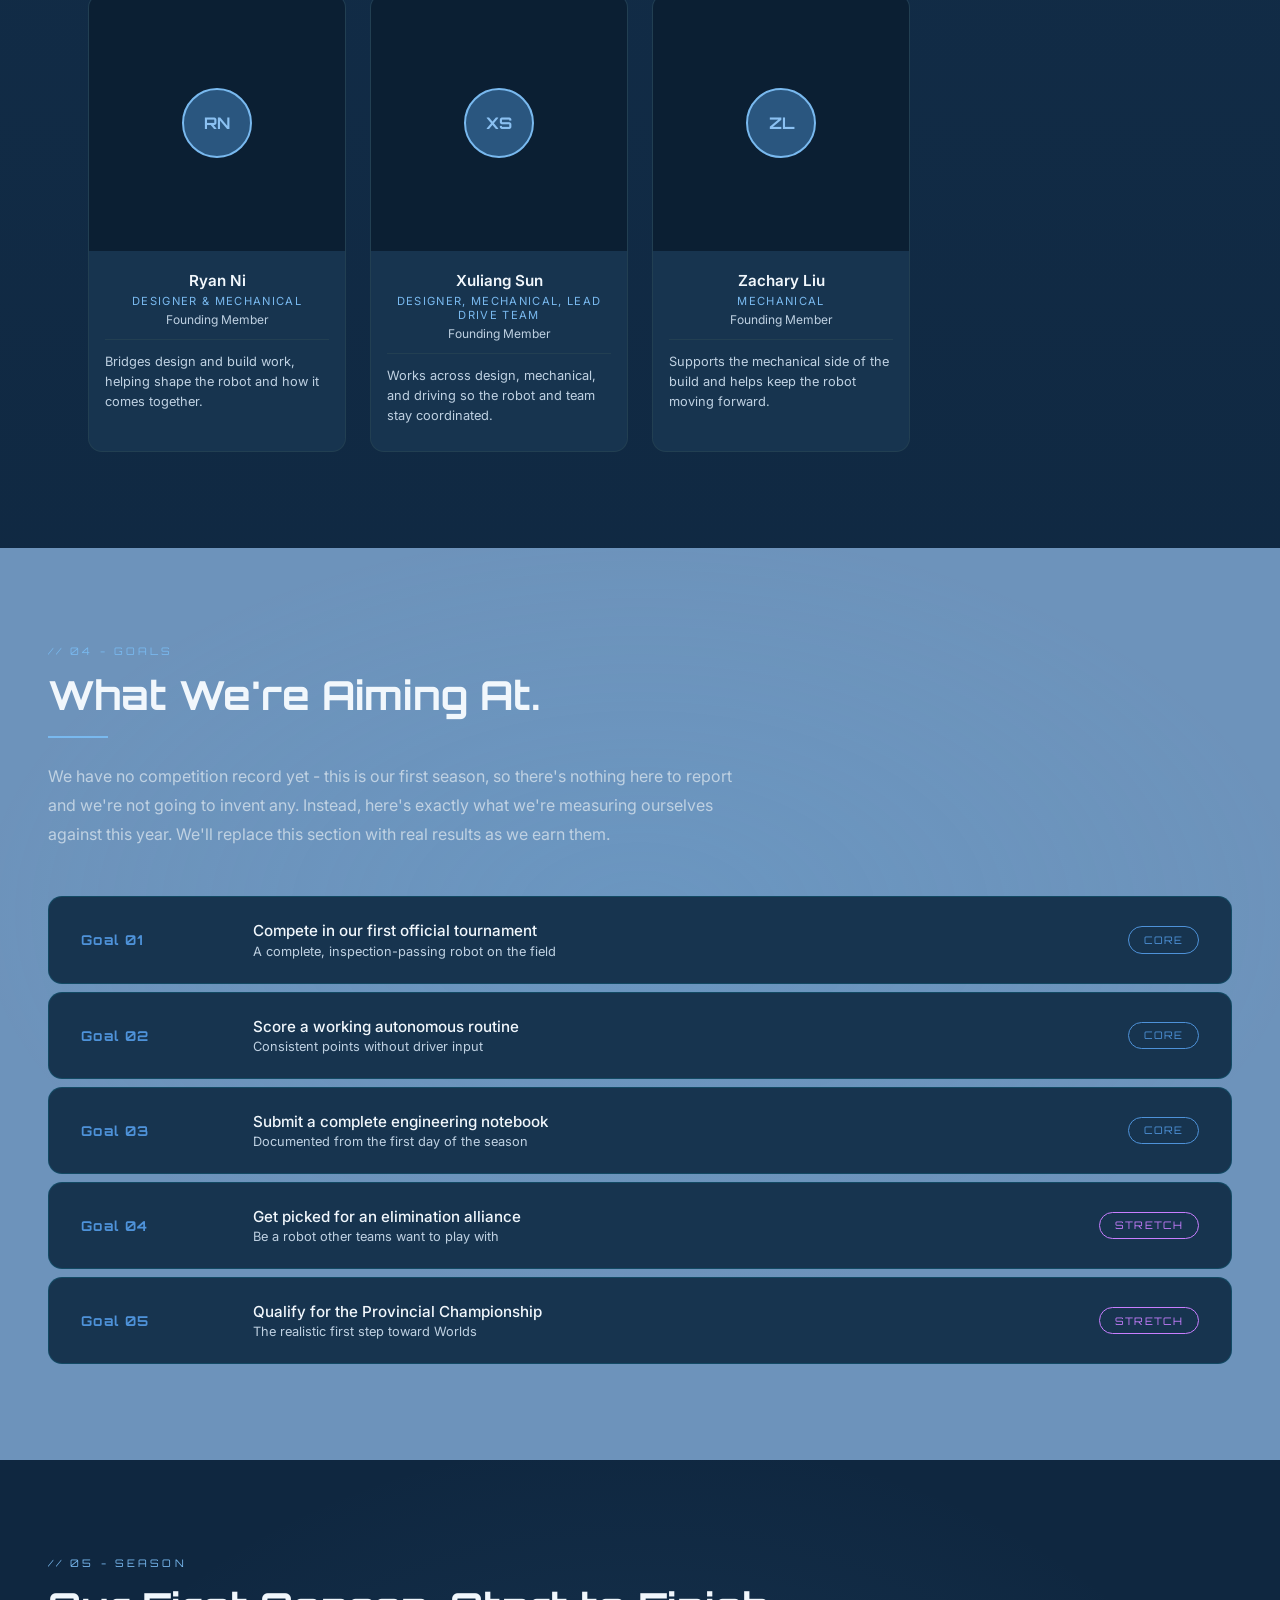
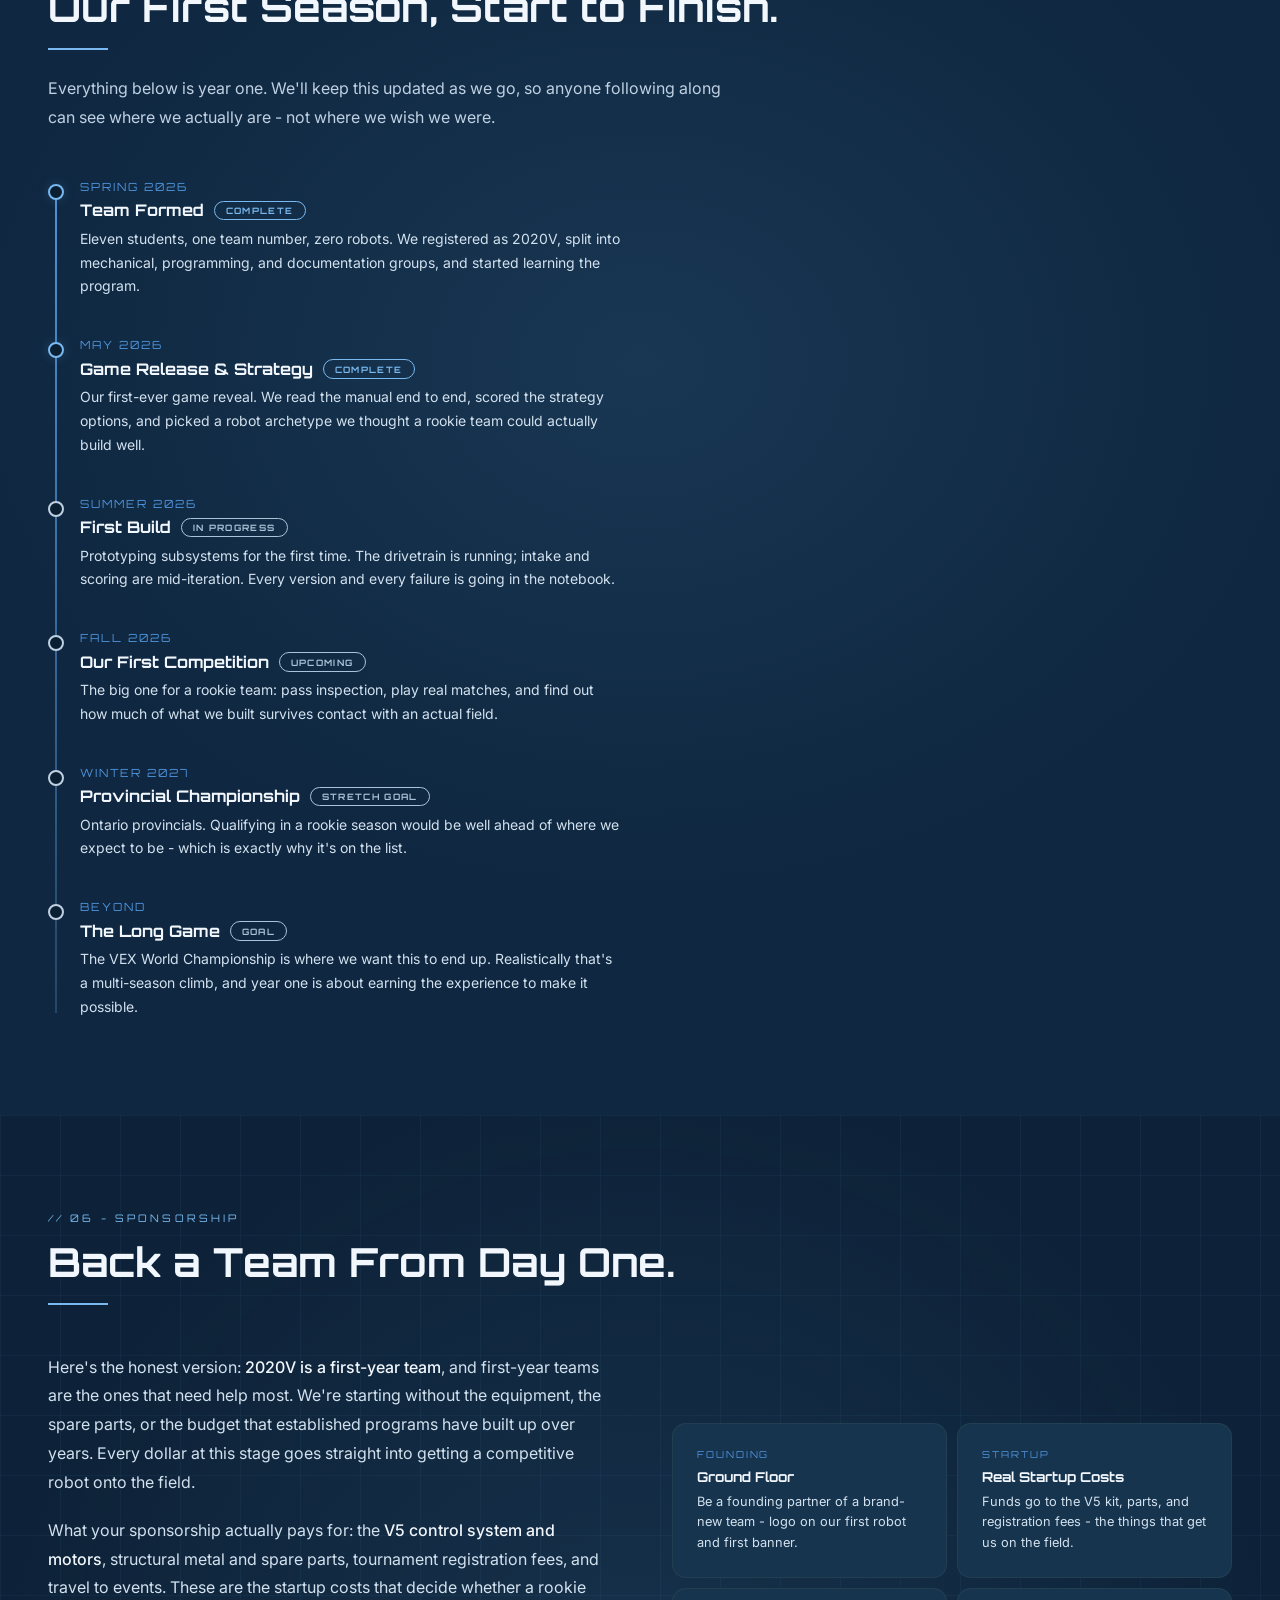
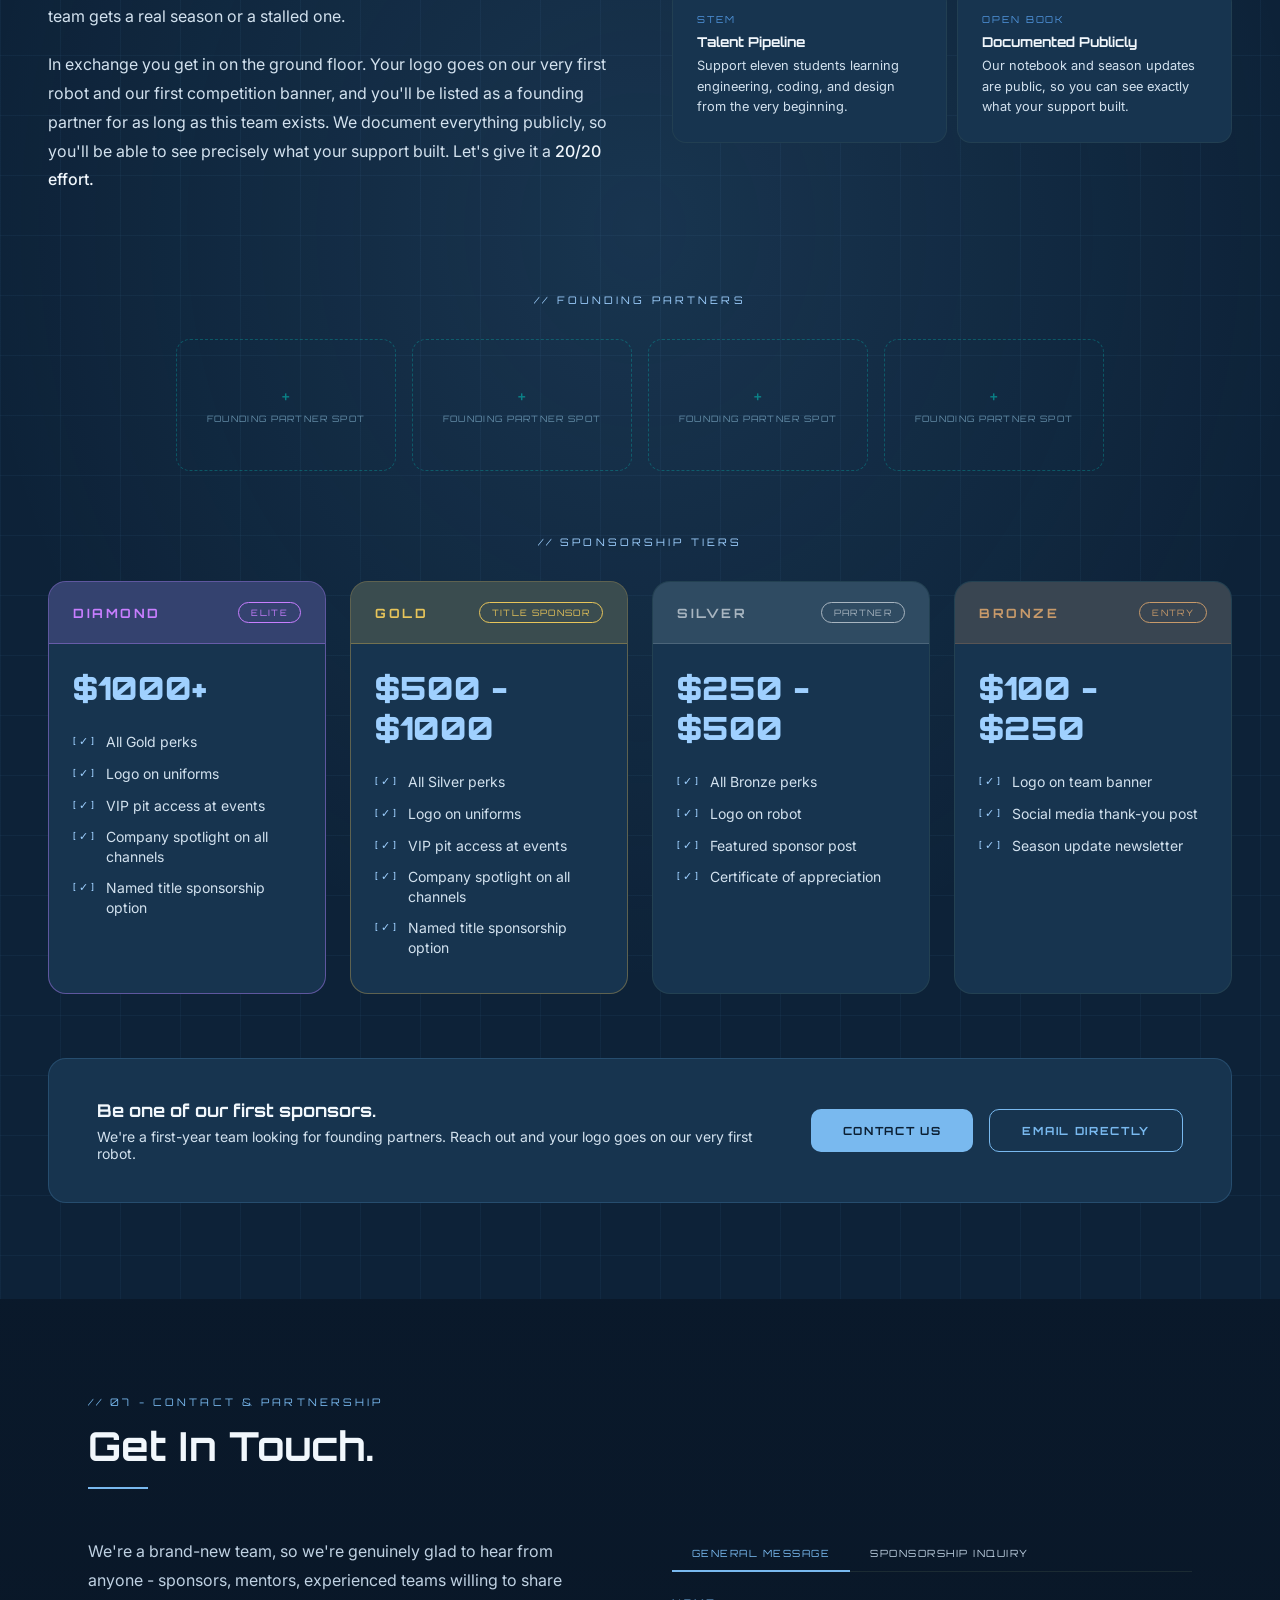
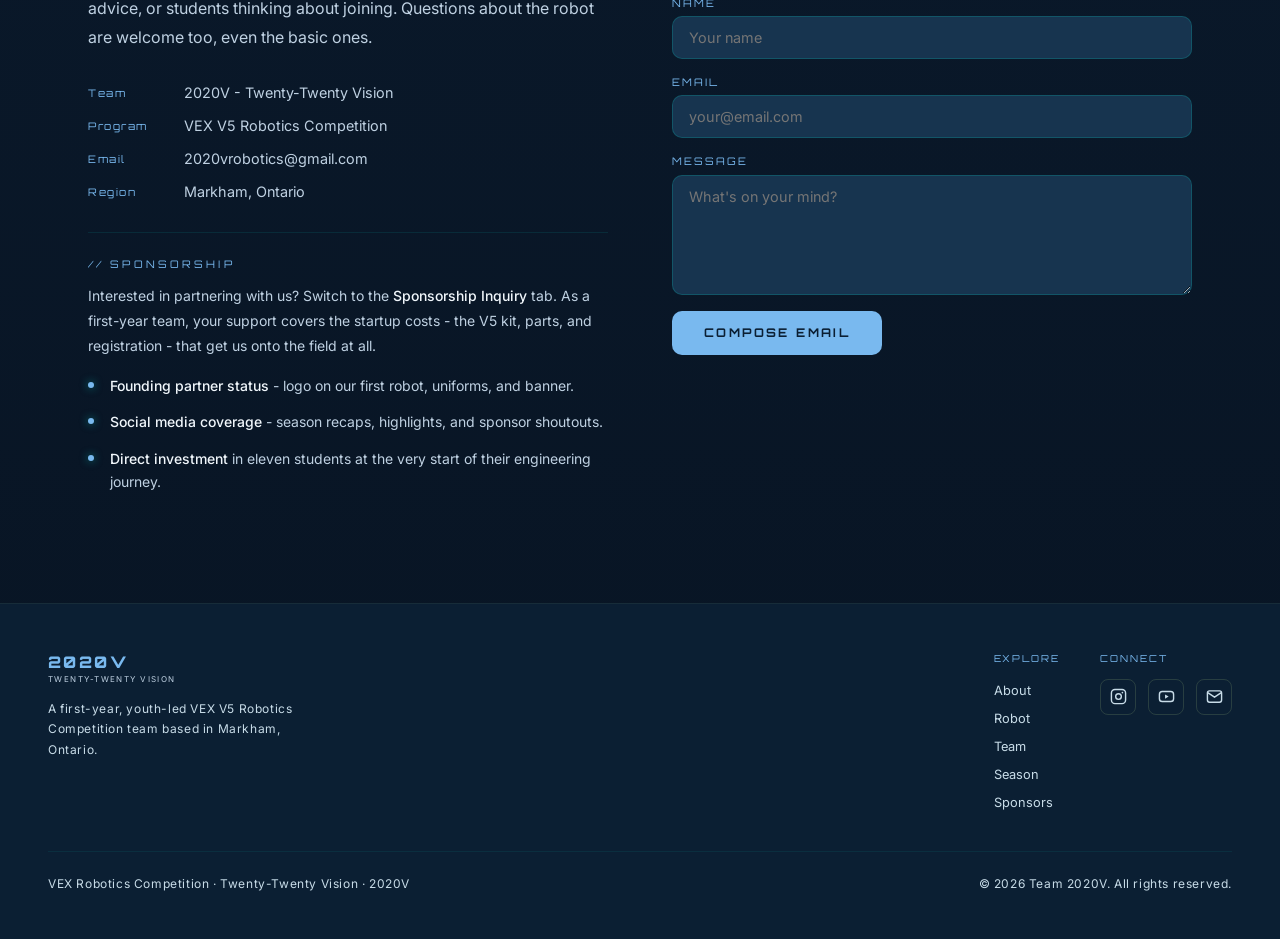
==== commit f51d2b72: "Visual pass: radius scale, section rhythm, merged breakpoints Radius scale as tokens (--r-xs/sm/md/l" ====
--- a/first-year.html
+++ b/first-year.html
@@ -29,1749 +29,7 @@
 <link rel="preconnect" href="https://fonts.gstatic.com" crossorigin>
 <link href="https://fonts.googleapis.com/css2?family=Orbitron:wght@400;700;900&family=Inter:wght@300;400;500;600&display=swap" rel="stylesheet">
 <script>document.documentElement.classList.add('js');</script>
-<style>
-  :root {
-    --navy: #0b1f33;
-    --dark-blue: #17344f;
-    --mid-blue: #2a567f;
-    --electric: #4e92d9;
-    --aqua: #79b9ef;
-    --aqua-dim: #5f9fd7;
-    --white: #f1f7fc;
-    --muted: #bfd1e2;
-  }
-
-  * { margin: 0; padding: 0; box-sizing: border-box; }
-  html { scroll-behavior: smooth; }
-  body {
-    background: linear-gradient(180deg, #1c4061 0%, #0f2740 55%, #081423 100%);
-    color: var(--white);
-    font-family: 'Inter', sans-serif;
-    overflow-x: hidden;
-  }
-
-  /* Keyboard focus: visible aqua ring on every interactive element */
-  a:focus-visible,
-  button:focus-visible,
-  input:focus-visible,
-  textarea:focus-visible,
-  select:focus-visible {
-    outline: 2px solid var(--aqua);
-    outline-offset: 3px;
-    border-radius: 4px;
-  }
-
-  /* Skip link — hidden until focused */
-  .skip-link {
-    position: absolute;
-    top: 0; left: 50%;
-    transform: translate(-50%, -120%);
-    z-index: 200;
-    background: var(--aqua);
-    color: var(--navy);
-    font-family: 'Orbitron', monospace;
-    font-size: 0.7rem;
-    font-weight: 700;
-    letter-spacing: 0.15em;
-    text-transform: uppercase;
-    text-decoration: none;
-    padding: 0.85rem 1.75rem;
-    border-radius: 0 0 10px 10px;
-    transition: transform 0.2s ease;
-  }
-
-  .skip-link:focus { transform: translate(-50%, 0); }
-
-  nav {
-    position: fixed;
-    top: 0; left: 0; right: 0;
-    z-index: 100;
-    display: flex;
-    align-items: center;
-    justify-content: space-between;
-    padding: 1rem 3rem;
-    background: rgba(15, 39, 64, 0.88);
-    backdrop-filter: blur(12px);
-    border-bottom: 1px solid rgba(94,165,219,0.18);
-  }
-
-  .nav-logo {
-    font-family: 'Orbitron', monospace;
-    font-weight: 900;
-    font-size: 1.4rem;
-    color: var(--electric);
-    letter-spacing: 0.1em;
-    display: flex;
-    flex-direction: column;
-    line-height: 1.1;
-  }
-
-  .nav-logo-sub {
-    font-family: 'Inter', sans-serif;
-    font-weight: 400;
-    font-size: 0.55rem;
-    letter-spacing: 0.18em;
-    text-transform: uppercase;
-    color: var(--muted);
-  }
-
-  .nav-links {
-    display: flex;
-    gap: 2.5rem;
-    list-style: none;
-  }
-
-  .nav-links a {
-    color: var(--muted);
-    text-decoration: none;
-    font-size: 0.85rem;
-    letter-spacing: 0.08em;
-    text-transform: uppercase;
-    transition: color 0.25s;
-    position: relative;
-    padding-bottom: 3px;
-  }
-
-  .nav-links a::after {
-    content: '';
-    position: absolute;
-    bottom: 0; left: 0;
-    width: 0; height: 1.5px;
-    background: var(--electric);
-    transition: width 0.3s ease;
-  }
-
-  .nav-links a:hover { color: var(--electric); }
-  .nav-links a:hover::after { width: 100%; }
-  .nav-links a.active { color: var(--electric); text-shadow: 0 0 12px rgba(0,169,192,0.25); }
-  .nav-links a.active::after { width: 100%; }
-
-  /* ── MOBILE NAV TOGGLE ── */
-  .nav-toggle {
-    display: none;
-    background: none;
-    border: 1px solid rgba(0,169,192,0.35);
-    border-radius: 8px;
-    padding: 0.5rem;
-    cursor: pointer;
-    width: 40px; height: 38px;
-    flex-direction: column;
-    justify-content: center;
-    align-items: center;
-    gap: 5px;
-    transition: border-color 0.25s;
-  }
-
-  .nav-toggle:hover { border-color: var(--electric); }
-
-  .nav-toggle span {
-    display: block;
-    width: 18px; height: 2px;
-    background: var(--aqua);
-    border-radius: 2px;
-    transition: transform 0.3s ease, opacity 0.2s ease;
-  }
-
-  .nav-toggle[aria-expanded="true"] span:nth-child(1) { transform: translateY(7px) rotate(45deg); }
-  .nav-toggle[aria-expanded="true"] span:nth-child(2) { opacity: 0; }
-  .nav-toggle[aria-expanded="true"] span:nth-child(3) { transform: translateY(-7px) rotate(-45deg); }
-
-  .nav-panel {
-    position: fixed;
-    top: 100%; left: 0; right: 0;
-    background: rgba(15, 39, 64, 0.97);
-    backdrop-filter: blur(12px);
-    border-bottom: 1px solid rgba(94,165,219,0.2);
-    padding: 0.5rem 1.5rem 1.25rem;
-    display: none;
-    flex-direction: column;
-    opacity: 0;
-    transform: translateY(-8px);
-    transition: opacity 0.25s ease, transform 0.25s ease;
-  }
-
-  .nav-panel.open { opacity: 1; transform: translateY(0); }
-
-  .nav-panel a {
-    display: block;
-    padding: 0.9rem 0.25rem;
-    color: var(--muted);
-    text-decoration: none;
-    font-family: 'Orbitron', monospace;
-    font-size: 0.75rem;
-    letter-spacing: 0.15em;
-    text-transform: uppercase;
-    border-bottom: 1px solid rgba(0,212,200,0.08);
-    transition: color 0.25s, padding-left 0.25s;
-  }
-
-  .nav-panel a:last-child { border-bottom: none; }
-  .nav-panel a:hover, .nav-panel a.active { color: var(--aqua); padding-left: 0; }
-
-  .hero {
-    position: relative;
-    min-height: 100vh;
-    display: flex;
-    align-items: center;
-    justify-content: center;
-    overflow: hidden;
-    padding: 6rem 2rem 4rem;
-  }
-
-  .hero-grid {
-    position: absolute;
-    inset: 0;
-    background-image:
-      linear-gradient(rgba(0,169,192,0.10) 1px, transparent 1px),
-      linear-gradient(90deg, rgba(0,169,192,0.10) 1px, transparent 1px);
-    background-size: 60px 60px;
-    animation: gridPulse 8s ease-in-out infinite;
-  }
-
-  @keyframes gridPulse {
-    0%, 100% { opacity: 0.6; }
-    50% { opacity: 1; }
-  }
-
-  .hero-glow {
-    position: absolute;
-    width: 600px; height: 600px;
-    border-radius: 50%;
-    background: radial-gradient(circle, rgba(94,165,219,0.16) 0%, transparent 70%);
-    top: 50%; left: 50%;
-    transform: translate(-50%, -50%);
-    animation: glowPulse 4s ease-in-out infinite;
-  }
-
-  @keyframes glowPulse {
-    0%, 100% { transform: translate(-50%, -50%) scale(1); opacity: 0.7; }
-    50% { transform: translate(-50%, -50%) scale(1.15); opacity: 1; }
-  }
-
-  .hero-content {
-    position: relative;
-    text-align: center;
-    z-index: 2;
-    max-width: 800px;
-  }
-
-  .hero-tag {
-    display: inline-block;
-    font-family: 'Orbitron', monospace;
-    font-size: 0.7rem;
-    letter-spacing: 0.25em;
-    text-transform: uppercase;
-    color: var(--aqua);
-    border: 1px solid rgba(0,212,200,0.4);
-    padding: 0.4rem 1.2rem;
-    border-radius: 2px;
-    margin-bottom: 2rem;
-  }
-
-  .hero-number {
-    font-family: 'Orbitron', monospace;
-    font-weight: 900;
-    font-size: clamp(5rem, 16vw, 11rem);
-    line-height: 0.9;
-    letter-spacing: -0.02em;
-    color: transparent;
-    -webkit-text-stroke: 2px var(--electric);
-    position: relative;
-    display: inline-block;
-    cursor: default;
-    transition: transform 0.35s ease, filter 0.35s ease, -webkit-text-stroke 0.35s ease;
-  }
-
-  .hero-number:hover {
-    transform: none;
-    -webkit-text-stroke: 2px var(--navy);
-    filter: none;
-  }
-
-  @keyframes heroShine {
-    0%   { opacity: 0; left: -80%; }
-    50%  { opacity: 1; }
-    100% { opacity: 0; left: 120%; }
-  }
-
-  .hero-number::before {
-    content: '';
-    position: absolute;
-    top: 0; left: -80%;
-    width: 50%; height: 100%;
-    background: linear-gradient(120deg, transparent 20%, rgba(232,242,250,0.25) 50%, transparent 80%);
-    pointer-events: none;
-    opacity: 0;
-  }
-
-  .hero-number:hover::before {
-    opacity: 0;
-  }
-
-  .hero-number::after {
-    content: '2020V';
-    position: absolute;
-    inset: 0;
-    color: var(--electric);
-    -webkit-text-stroke: 0;
-    clip-path: inset(0 0 50% 0);
-    transition: color 0.35s ease;
-  }
-
-  .hero-number:hover::after {
-    color: #eef4f8;
-  }
-
-  .hero-tagline {
-    font-family: 'Orbitron', monospace;
-    font-size: clamp(0.9rem, 2.5vw, 1.3rem);
-    font-weight: 400;
-    letter-spacing: 0.3em;
-    color: var(--muted);
-    text-transform: uppercase;
-    margin-top: 1.5rem;
-    margin-bottom: 3rem;
-  }
-
-  .hero-tagline span { color: var(--aqua); }
-
-  .hero-cta {
-    display: inline-flex;
-    align-items: center;
-    gap: 0.75rem;
-    padding: 0.9rem 2.5rem;
-    background: transparent;
-    border: 1.5px solid var(--electric);
-    color: var(--electric);
-    font-family: 'Orbitron', monospace;
-    font-size: 0.8rem;
-    letter-spacing: 0.15em;
-    text-transform: uppercase;
-    text-decoration: none;
-    cursor: pointer;
-    border-radius: 8px;
-    transition: background 0.3s, color 0.3s, transform 0.2s, box-shadow 0.3s;
-  }
-
-  .hero-cta:hover { background: var(--electric); color: #f6fafc; transform: translateY(-1px); box-shadow: 0 6px 24px rgba(0,169,192,0.22); }
-  .hero-cta svg { width: 16px; height: 16px; }
-
-  .scanline {
-    display: flex;
-    align-items: center;
-    gap: 1rem;
-    justify-content: center;
-    margin: 1.5rem 0;
-    opacity: 0.4;
-  }
-
-  .scanline::before, .scanline::after {
-    content: '';
-    flex: 1;
-    max-width: 180px;
-    height: 1px;
-    background: var(--aqua);
-  }
-
-  .scanline-dot {
-    width: 6px; height: 6px;
-    border-radius: 50%;
-    background: var(--aqua);
-  }
-
-  section {
-    padding: 6rem 3rem;
-    max-width: 1200px;
-    margin: 0 auto;
-  }
-
-  .section-label {
-    font-family: 'Orbitron', monospace;
-    font-size: 0.65rem;
-    letter-spacing: 0.3em;
-    text-transform: uppercase;
-    color: var(--aqua);
-    margin-bottom: 0.75rem;
-  }
-
-  .section-title {
-    font-family: 'Orbitron', monospace;
-    font-weight: 700;
-    font-size: clamp(1.6rem, 4vw, 2.5rem);
-    color: var(--white);
-    margin-bottom: 1rem;
-  }
-
-  .section-rule {
-    width: 60px;
-    height: 2px;
-    background: var(--aqua);
-    margin-bottom: 3rem;
-  }
-
-  .about-grid {
-    display: grid;
-    grid-template-columns: 1fr 1fr;
-    gap: 4rem;
-    align-items: center;
-  }
-
-  .about-text p {
-    color: var(--muted);
-    line-height: 1.8;
-    font-size: 1rem;
-    margin-bottom: 1.2rem;
-  }
-
-  .about-text p strong { color: var(--white); font-weight: 500; }
-
-  .stats-grid {
-    display: grid;
-    grid-template-columns: 1fr 1fr;
-    gap: 10px;
-  }
-
-  .stat-cell {
-    background: var(--dark-blue);
-    padding: 2rem;
-    text-align: center;
-    border-radius: 14px;
-    border: 1px solid rgba(0,212,200,0.15);
-    transition: border-color 0.3s, transform 0.3s, box-shadow 0.3s;
-  }
-
-  .stat-cell:hover {
-    border-color: rgba(0,169,192,0.35);
-    transform: none;
-    box-shadow: none;
-  }
-
-  .stat-number {
-    font-family: 'Orbitron', monospace;
-    font-weight: 900;
-    font-size: 2.5rem;
-    color: var(--aqua);
-    display: block;
-  }
-
-  .stat-label {
-    font-size: 0.75rem;
-    letter-spacing: 0.1em;
-    text-transform: uppercase;
-    color: var(--muted);
-    margin-top: 0.3rem;
-  }
-
-  .robot-section {
-    background: radial-gradient(ellipse 80% 65% at 50% 40%, rgba(94,165,219,0.16) 0%, transparent 65%), #5f86ae;
-    max-width: 100%;
-    padding: 6rem 3rem;
-  }
-
-  .robot-inner { max-width: 1200px; margin: 0 auto; }
-
-  .robot-features {
-    display: grid;
-    grid-template-columns: repeat(2, minmax(0, 1fr));
-    gap: 0.75rem 1.5rem;
-    margin-top: 3rem;
-  }
-
-  .feature-card {
-    display: block;
-    padding: 0;
-    border: 0;
-    background: transparent;
-    text-align: left;
-  }
-
-  .feature-icon {
-    display: inline;
-    font-family: 'Orbitron', monospace;
-    font-size: 0.65rem;
-    letter-spacing: 0.18em;
-    color: var(--electric);
-    margin: 0;
-  }
-
-  .feature-title {
-    display: inline;
-    font-family: 'Inter', sans-serif;
-    font-weight: 400;
-    font-size: 0.95rem;
-    color: var(--muted);
-    margin-left: 0.5rem;
-  }
-
-
-
-  .achievements-section { background: radial-gradient(ellipse 80% 65% at 50% 40%, rgba(94,165,219,0.16) 0%, transparent 65%), #6d93bb; max-width: 100%; padding: 6rem 3rem; }
-  .achievements-inner { max-width: 1200px; margin: 0 auto; }
-
-  .achievements-list {
-    margin-top: 3rem;
-    display: flex;
-    flex-direction: column;
-    gap: 8px;
-  }
-
-  .achievement-row {
-    display: grid;
-    grid-template-columns: 140px 1fr auto;
-    align-items: center;
-    gap: 2rem;
-    background: #6d93bb;
-    padding: 1.5rem 2rem;
-    border-radius: 12px;
-    border: 1px solid rgba(0,169,192,0.18);
-    transition: background 0.3s, border-color 0.3s, transform 0.3s;
-  }
-
-  .achievement-row:hover { background: var(--dark-blue); border-color: rgba(0,169,192,0.30); transform: none; }
-
-  .achievement-year {
-    font-family: 'Orbitron', monospace;
-    font-weight: 700;
-    font-size: 0.85rem;
-    color: var(--electric);
-    letter-spacing: 0.1em;
-  }
-
-  .achievement-name { font-weight: 500; color: var(--white); font-size: 0.95rem; }
-  .achievement-event { font-size: 0.8rem; color: var(--muted); margin-top: 0.2rem; }
-
-  .achievement-badge {
-    font-family: 'Orbitron', monospace;
-    font-size: 0.65rem;
-    letter-spacing: 0.12em;
-    padding: 0.35rem 0.9rem;
-    border: 1px solid var(--aqua);
-    color: var(--aqua);
-    text-transform: uppercase;
-    white-space: nowrap;
-    border-radius: 999px;
-  }
-
-  .badge-gold { border-color: #E8B923; color: #E8B923; }
-  .badge-silver { border-color: #A8B5C0; color: #A8B5C0; }
-
-  /* ── SPONSORSHIP SECTION ── */
-  .sponsor-section {
-    background: radial-gradient(ellipse 80% 65% at 50% 40%, rgba(94,165,219,0.14) 0%, transparent 65%), #0d2238;
-    max-width: 100%;
-    padding: 6rem 3rem;
-    position: relative;
-    overflow: hidden;
-  }
-
-  .sponsor-section::before {
-    content: '';
-    position: absolute;
-    inset: 0;
-    background-image:
-      linear-gradient(rgba(94,165,219,0.06) 1px, transparent 1px),
-      linear-gradient(90deg, rgba(94,165,219,0.06) 1px, transparent 1px);
-    background-size: 60px 60px;
-    pointer-events: none;
-  }
-
-  .sponsor-inner { max-width: 1200px; margin: 0 auto; position: relative; z-index: 1; }
-
-  .sponsor-intro {
-    display: grid;
-    grid-template-columns: 1fr 1fr;
-    gap: 4rem;
-    align-items: center;
-    margin-bottom: 5rem;
-  }
-
-  .sponsor-intro-text p {
-    color: #d2e1ee;
-    line-height: 1.8;
-    font-size: 1rem;
-    margin-bottom: 1.2rem;
-  }
-
-  .sponsor-intro-text p strong { color: #f1f7fc; font-weight: 500; }
-
-  .sponsor-why-grid {
-    display: grid;
-    grid-template-columns: 1fr 1fr;
-    gap: 10px;
-  }
-
-  .sponsor-why-cell {
-    background: #17344f;
-    padding: 1.5rem;
-    border-radius: 14px;
-    border: 1px solid rgba(127,156,109,0.1);
-    transition: background 0.3s, border-color 0.3s, transform 0.3s, box-shadow 0.3s;
-  }
-
-  .sponsor-why-cell:hover { background: #1c3d5d; border-color: rgba(94,165,219,0.28); transform: none; box-shadow: none; }
-
-  .sponsor-why-icon {
-    font-family: 'Orbitron', monospace;
-    font-size: 0.6rem;
-    letter-spacing: 0.2em;
-    color: var(--electric);
-    margin-bottom: 0.5rem;
-  }
-
-  .sponsor-why-title {
-    font-family: 'Orbitron', monospace;
-    font-weight: 700;
-    font-size: 0.85rem;
-    color: #f1f7fc;
-    margin-bottom: 0.4rem;
-  }
-
-  .sponsor-why-desc { font-size: 0.8rem; color: #d2e1ee; line-height: 1.6; }
-
-  /* TIERS */
-  .tiers-heading {
-    font-family: 'Orbitron', monospace;
-    font-size: 0.65rem;
-    letter-spacing: 0.3em;
-    text-transform: uppercase;
-    color: #9fd0ff;
-    margin-bottom: 2rem;
-    text-align: center;
-  }
-
-  .tiers-grid {
-    display: grid;
-    grid-template-columns: repeat(4, 1fr);
-    gap: 1.5rem;
-    margin-bottom: 4rem;
-  }
-
-  .tier-card {
-    background: #17344f;
-    border: 1px solid rgba(127,156,109,0.12);
-    overflow: hidden;
-    border-radius: 18px;
-    position: relative;
-    transition: border-color 0.3s, transform 0.35s, box-shadow 0.35s;
-  }
-
-  .tier-card:hover { transform: none; box-shadow: none; border-color: rgba(0,169,192,0.35); }
-  .tier-card.tier-gold     { border-color: rgba(200,169,81,0.4); }
-  .tier-card.tier-gold:hover     { box-shadow: none; border-color: rgba(200,169,81,0.65); }
-.tier-card.tier-diamond  { border-color: rgba(180,130,255,0.45); }
-  .tier-card.tier-diamond:hover  { box-shadow: none; border-color: rgba(180,130,255,0.7); }
-
-  .tier-header {
-    padding: 1.25rem 1.5rem;
-    display: flex;
-    align-items: center;
-    justify-content: space-between;
-  }
-
-  .tier-header.bronze   { background: rgba(160,120,90,0.25);  border-bottom: 1px solid rgba(160,120,90,0.3); }
-  .tier-header.silver   { background: rgba(143,163,177,0.2);  border-bottom: 1px solid rgba(143,163,177,0.3); }
-  .tier-header.gold     { background: rgba(200,169,81,0.2);   border-bottom: 1px solid rgba(200,169,81,0.4); }
-.tier-header.diamond  { background: rgba(180,130,255,0.18); border-bottom: 1px solid rgba(180,130,255,0.4); }
-
-  .tier-name {
-    font-family: 'Orbitron', monospace;
-    font-weight: 700;
-    font-size: 0.8rem;
-    letter-spacing: 0.2em;
-    text-transform: uppercase;
-  }
-
-  .tier-name.bronze   { color: #C89A6A; }
-  .tier-name.silver   { color: #A8B5C0; }
-  .tier-name.gold     { color: #E8C55A; }
-.tier-name.diamond  { color: #C87EFF; }
-
-  .tier-badge-label {
-    font-family: 'Orbitron', monospace;
-    font-size: 0.55rem;
-    letter-spacing: 0.15em;
-    padding: 0.25rem 0.75rem;
-    border: 1px solid;
-    text-transform: uppercase;
-    border-radius: 999px;
-  }
-
-  .tier-badge-label.bronze   { border-color: #C89A6A; color: #C89A6A; }
-  .tier-badge-label.silver   { border-color: #A8B5C0; color: #A8B5C0; }
-  .tier-badge-label.gold     { border-color: #E8C55A; color: #E8C55A; }
-.tier-badge-label.diamond  { border-color: #C87EFF; color: #C87EFF; }
-
-  .tier-body { padding: 1.5rem; }
-
-  .tier-price {
-    font-family: 'Orbitron', monospace;
-    font-weight: 900;
-    font-size: 2rem;
-    color: #9fd0ff;
-    margin-bottom: 1.5rem;
-    display: block;
-  }
-
-  .tier-perk {
-    display: flex;
-    align-items: flex-start;
-    gap: 0.75rem;
-    margin-bottom: 0.75rem;
-    font-size: 0.875rem;
-    color: #d2e1ee;
-    line-height: 1.4;
-  }
-
-  .tier-perk-check {
-    color: #9fd0ff;
-    font-size: 0.7rem;
-    font-family: 'Orbitron', monospace;
-    margin-top: 2px;
-    flex-shrink: 0;
-    letter-spacing: 0;
-  }
-
-  /* SPONSOR CTA BAR */
-  .sponsor-cta {
-    background: #17344f;
-    border: 1px solid rgba(94,165,219,0.22);
-    padding: 2.5rem 3rem;
-    border-radius: 18px;
-    display: flex;
-    align-items: center;
-    justify-content: space-between;
-    gap: 2rem;
-  }
-
-  .sponsor-cta-text h3 {
-    font-family: 'Orbitron', monospace;
-    font-weight: 700;
-    font-size: 1.1rem;
-    color: #f1f7fc;
-    margin-bottom: 0.4rem;
-  }
-
-  .sponsor-cta-text p { font-size: 0.875rem; color: #d2e1ee; }
-
-  .sponsor-cta-actions { display: flex; gap: 1rem; flex-shrink: 0; }
-
-  .btn-primary {
-    padding: 0.85rem 2rem;
-    background: var(--aqua);
-    color: var(--navy);
-    border: none;
-    font-family: 'Orbitron', monospace;
-    font-weight: 700;
-    font-size: 0.7rem;
-    letter-spacing: 0.15em;
-    text-transform: uppercase;
-    cursor: pointer;
-    text-decoration: none;
-    display: inline-flex;
-    align-items: center;
-    border-radius: 10px;
-    transition: background 0.3s, transform 0.2s, box-shadow 0.3s;
-  }
-
-  .btn-primary:hover { background: var(--aqua-dim); transform: none; box-shadow: none; }
-
-  .btn-outline {
-    padding: 0.85rem 2rem;
-    background: transparent;
-    color: var(--aqua);
-    border: 1.5px solid var(--aqua);
-    font-family: 'Orbitron', monospace;
-    font-weight: 700;
-    font-size: 0.7rem;
-    letter-spacing: 0.15em;
-    text-transform: uppercase;
-    cursor: pointer;
-    text-decoration: none;
-    display: inline-flex;
-    align-items: center;
-    border-radius: 10px;
-    transition: background 0.3s, color 0.3s, transform 0.2s, box-shadow 0.3s;
-  }
-
-  .btn-outline:hover { background: var(--aqua); color: var(--navy); transform: none; box-shadow: none; }
-
-  .contact-grid {
-    display: grid;
-    grid-template-columns: 1fr 1fr;
-    gap: 4rem;
-    align-items: start;
-    margin-top: 3rem;
-  }
-
-  .contact-info p { color: var(--muted); line-height: 1.8; margin-bottom: 2rem; }
-
-  .contact-detail {
-    display: flex;
-    align-items: center;
-    gap: 1rem;
-    margin-bottom: 1rem;
-    color: var(--muted);
-    font-size: 0.9rem;
-  }
-
-  .contact-detail-label {
-    font-family: 'Orbitron', monospace;
-    font-size: 0.65rem;
-    letter-spacing: 0.15em;
-    color: var(--aqua);
-    min-width: 80px;
-  }
-
-  .contact-form { display: flex; flex-direction: column; gap: 1rem; }
-
-  .form-group { display: flex; flex-direction: column; gap: 0.4rem; }
-
-  .form-group label {
-    font-family: 'Orbitron', monospace;
-    font-size: 0.65rem;
-    letter-spacing: 0.2em;
-    text-transform: uppercase;
-    color: var(--aqua);
-  }
-
-  .form-group input, .form-group textarea {
-    background: var(--dark-blue);
-    border: 1px solid rgba(0,212,200,0.2);
-    color: var(--white);
-    padding: 0.75rem 1rem;
-    font-family: 'Inter', sans-serif;
-    font-size: 0.9rem;
-    outline: none;
-    border-radius: 10px;
-    transition: border-color 0.3s, box-shadow 0.3s;
-    resize: vertical;
-  }
-
-  .form-group input:focus, .form-group textarea:focus { border-color: var(--aqua); box-shadow: 0 0 0 3px rgba(0,212,200,0.12); }
-  .form-group textarea { min-height: 120px; }
-
-  .submit-btn {
-    padding: 0.9rem 2rem;
-    background: var(--aqua);
-    color: var(--navy);
-    border: none;
-    font-family: 'Orbitron', monospace;
-    font-weight: 700;
-    font-size: 0.75rem;
-    letter-spacing: 0.2em;
-    text-transform: uppercase;
-    cursor: pointer;
-    border-radius: 10px;
-    transition: background 0.3s, transform 0.2s, box-shadow 0.3s;
-    align-self: flex-start;
-  }
-
-  .submit-btn:hover { background: var(--aqua-dim); transform: none; box-shadow: none; }
-
-  footer {
-    background: #0b2239;
-    border-top: 1px solid rgba(0,212,200,0.1);
-    padding: 2.5rem 3rem;
-    display: flex;
-    align-items: center;
-    justify-content: space-between;
-  }
-
-  .footer-logo {
-    font-family: 'Orbitron', monospace;
-    font-weight: 900;
-    font-size: 1rem;
-    color: var(--aqua);
-    letter-spacing: 0.15em;
-  }
-
-  .footer-note { font-size: 0.75rem; color: var(--muted); letter-spacing: 0.05em; }
-
-  .circuit-svg { position: absolute; opacity: 0.07; pointer-events: none; }
-
-  @media (max-width: 900px) {
-    nav { padding: 1rem 1.5rem; }
-    /* Desktop link row gives way to the hamburger panel */
-    .nav-links { display: none; }
-    .nav-toggle { display: flex; }
-    .nav-panel { display: flex; }
-    section { padding: 4rem 1.5rem; }
-    .about-grid { grid-template-columns: 1fr; gap: 2rem; }
-    .robot-features { grid-template-columns: 1fr; }
-    .robot-showcase { grid-template-columns: 1fr; }
-    .team-grid { grid-template-columns: 1fr 1fr; }
-    .achievement-row { grid-template-columns: 100px 1fr; }
-    .achievement-badge { display: none; }
-    .contact-grid { grid-template-columns: 1fr; gap: 2rem; }
-    .sponsor-intro { grid-template-columns: 1fr; gap: 2rem; }
-    .tiers-grid { grid-template-columns: 1fr 1fr; }
-    .sponsor-cta { flex-direction: column; align-items: flex-start; }
-    .sponsor-section, .robot-section, .achievements-section, .timeline-section { padding: 4rem 1.5rem; }
-  }
-
-  @media (max-width: 600px) {
-    .robot-features { grid-template-columns: 1fr; }
-    .team-grid { grid-template-columns: 1fr; }
-    .hero-number { font-size: 5rem; }
-    .sponsor-why-grid { grid-template-columns: 1fr; }
-    .sponsor-cta-actions { flex-direction: column; width: 100%; }
-    .btn-primary, .btn-outline { justify-content: center; }
-  }
-
-  /* ── ROBOT IMAGE SHOWCASE ── */
-  .robot-showcase {
-    margin-top: 3rem;
-    display: grid;
-    grid-template-columns: 1fr 1fr;
-    gap: 2rem;
-    align-items: start;
-  }
-
-  .robot-img-wrap {
-    position: relative;
-    border-radius: 18px;
-    overflow: hidden;
-    border: 1px solid rgba(127,156,109,0.2);
-    background: var(--navy);
-    aspect-ratio: 4/3;
-    display: flex;
-    align-items: center;
-    justify-content: center;
-  }
-
-  .robot-img-wrap img {
-    width: 100%;
-    height: 100%;
-    object-fit: cover;
-    display: block;
-    transition: transform 0.5s ease;
-  }
-
-  .robot-img-wrap:hover img { transform: none; }
-
-  .robot-img-placeholder {
-    display: flex;
-    flex-direction: column;
-    align-items: center;
-    justify-content: center;
-    gap: 1rem;
-    color: rgba(0,119,168,0.35);
-    font-family: 'Orbitron', monospace;
-    font-size: 0.7rem;
-    letter-spacing: 0.2em;
-    text-align: center;
-    padding: 2rem;
-    width: 100%;
-    height: 100%;
-  }
-
-  .robot-img-placeholder svg {
-    width: 56px; height: 56px;
-    stroke: rgba(0,169,192,0.30);
-  }
-
-  .robot-img-corner {
-    position: absolute;
-    width: 18px; height: 18px;
-    border-color: rgba(0,169,192,0.75);
-    border-style: solid;
-    opacity: 0.6;
-  }
-
-  .robot-img-corner.tl { top: 10px; left: 10px; border-width: 2px 0 0 2px; border-radius: 3px 0 0 0; }
-  .robot-img-corner.tr { top: 10px; right: 10px; border-width: 2px 2px 0 0; border-radius: 0 3px 0 0; }
-  .robot-img-corner.bl { bottom: 10px; left: 10px; border-width: 0 0 2px 2px; border-radius: 0 0 0 3px; }
-  .robot-img-corner.br { bottom: 10px; right: 10px; border-width: 0 2px 2px 0; border-radius: 0 0 3px 0; }
-
-  .robot-img-caption {
-    position: absolute;
-    bottom: 0; left: 0; right: 0;
-    background: linear-gradient(transparent, rgba(16,42,67,0.92));
-    padding: 1.5rem 1rem 0.9rem;
-    font-family: 'Orbitron', monospace;
-    font-size: 0.65rem;
-    letter-spacing: 0.2em;
-    color: var(--electric);
-    text-align: center;
-    text-transform: uppercase;
-  }
-
-  .robot-gallery {
-    display: grid;
-    grid-template-columns: 1fr 1fr;
-    gap: 1rem;
-  }
-
-  .robot-gallery-thumb {
-    position: relative;
-    border-radius: 12px;
-    overflow: hidden;
-    border: 1px solid rgba(127,156,109,0.15);
-    background: var(--navy);
-    aspect-ratio: 1;
-    display: flex;
-    align-items: center;
-    justify-content: center;
-    transition: border-color 0.3s, transform 0.3s;
-    cursor: pointer;
-  }
-
-  .robot-gallery-thumb:hover { border-color: rgba(0,169,192,0.45); transform: none; }
-
-  .robot-gallery-thumb img {
-    width: 100%; height: 100%;
-    object-fit: cover;
-    display: block;
-  }
-
-  .robot-gallery-thumb .robot-img-placeholder {
-    font-size: 0.6rem;
-    gap: 0.5rem;
-  }
-
-  .robot-gallery-thumb .robot-img-placeholder svg { width: 32px; height: 32px; }
-
-  /* ── EXPANDED TEAM CARDS ── */
-  .team-grid {
-    display: grid;
-    grid-template-columns: repeat(4, 1fr);
-    gap: 1.5rem;
-    margin-top: 3rem;
-  }
-
-  .member-card {
-    background: var(--dark-blue);
-    border: 1px solid rgba(127,156,109,0.1);
-    border-radius: 16px;
-    overflow: hidden;
-    text-align: center;
-    transition: border-color 0.3s, transform 0.3s, box-shadow 0.3s;
-  }
-
-  .member-card:hover { border-color: rgba(0,169,192,0.35); transform: none; box-shadow: 0 14px 36px rgba(0,169,192,0.08); }
-
-  .member-photo-wrap {
-    width: 100%;
-    aspect-ratio: 1;
-    overflow: hidden;
-    position: relative;
-    background: var(--navy);
-    display: flex;
-    align-items: center;
-    justify-content: center;
-  }
-
-  .member-photo-wrap img {
-    width: 100%; height: 100%;
-    object-fit: cover;
-    display: block;
-    transition: transform 0.4s ease;
-  }
-
-  .member-card:hover .member-photo-wrap img { transform: none; }
-
-  .member-photo-placeholder {
-    display: flex;
-    flex-direction: column;
-    align-items: center;
-    justify-content: center;
-    gap: 0.5rem;
-    width: 100%; height: 100%;
-    padding: 1.5rem;
-  }
-
-  .member-avatar {
-    width: 70px; height: 70px;
-    border-radius: 50%;
-    background: var(--mid-blue);
-    border: 2px solid var(--aqua);
-    display: flex;
-    align-items: center;
-    justify-content: center;
-    font-family: 'Orbitron', monospace;
-    font-weight: 700;
-    font-size: 1rem;
-    color: var(--aqua);
-  }
-
-  .member-info {
-    padding: 1.25rem 1rem 1.5rem;
-  }
-
-  .member-name { font-weight: 600; font-size: 0.95rem; color: var(--white); margin-bottom: 0.25rem; }
-  .member-role { font-size: 0.7rem; letter-spacing: 0.12em; text-transform: uppercase; color: var(--aqua); margin-bottom: 0.25rem; }
-  .member-grade { font-size: 0.75rem; color: var(--muted); margin-bottom: 0.75rem; }
-
-  .member-bio {
-    font-size: 0.8rem;
-    color: var(--muted);
-    line-height: 1.6;
-    border-top: 1px solid rgba(127,156,109,0.1);
-    padding-top: 0.75rem;
-    text-align: left;
-  }
-
-  /* (responsive rules for these live in the consolidated media blocks above) */
-
-  /* ── ADDITIONAL ANIMATIONS ── */
-
-  /* Nav logo + footer logo: shine + glow on hover */
-  .nav-logo, .footer-logo {
-    position: relative;
-    overflow: hidden;
-    transition: filter 0.3s ease, color 0.3s ease;
-  }
-  .nav-logo::before, .footer-logo::before {
-    content: '';
-    position: absolute;
-    top: 0; left: -80%;
-    width: 50%; height: 100%;
-    background: linear-gradient(120deg, transparent 20%, rgba(232,242,250,0.35) 50%, transparent 80%);
-    pointer-events: none;
-    opacity: 0;
-  }
-  .nav-logo:hover, .footer-logo:hover {
-    color: #f6fafc;
-    filter: none;
-  }
-  .nav-logo:hover::before, .footer-logo:hover::before {
-    opacity: 0;
-  }
-
-  /* Hero tag: continuous border pulse */
-  @keyframes tagPulse {
-    0%, 100% { box-shadow: 0 0 0 0 rgba(0,212,200,0); border-color: rgba(0,212,200,0.4); }
-    50%       { box-shadow: 0 0 14px 3px rgba(0,212,200,0.22); border-color: rgba(0,212,200,0.9); }
-  }
-  .hero-tag { animation: none; }
-
-  /* Section rule: slide-in entrance on scroll */
-  @keyframes ruleExpand {
-    from { width: 0; opacity: 0; }
-    to   { width: 60px; opacity: 1; }
-  }
-  .section-rule { width: 0; opacity: 0; }
-  .section-rule.in-view { animation: ruleExpand 0.7s cubic-bezier(0.4,0,0.2,1) forwards; }
-
-  /* Stat numbers: glow + scale when parent card is hovered */
-  .stat-number { transition: filter 0.3s ease, transform 0.3s ease; }
-  .stat-cell:hover .stat-number {
-    filter: none;
-    transform: none;
-  }
-
-  /* Achievement badges: coloured glow on row hover */
-  .achievement-badge { transition: box-shadow 0.3s ease, filter 0.3s ease; }
-  .achievement-row:hover .achievement-badge          { box-shadow: none;  filter: none; }
-  .achievement-row:hover .achievement-badge.badge-gold   { box-shadow: none; }
-  .achievement-row:hover .achievement-badge.badge-silver { box-shadow: none; }
-
-  /* Tier prices: pop + glow when card is hovered */
-  .tier-price { transition: filter 0.35s ease, transform 0.35s ease; display: block; }
-  .tier-card:hover .tier-price {
-    filter: none;
-    transform: none;
-  }
-
-  /* Section labels: letter-spacing expand + glow on hover */
-  .section-label {
-    cursor: default;
-    transition: letter-spacing 0.35s ease, filter 0.35s ease;
-  }
-  .section-label:hover {
-    letter-spacing: 0.3em;
-    filter: none;
-  }
-
-  /* Feature icon labels: colour flash on card hover */
-  .feature-icon { transition: color 0.3s ease, letter-spacing 0.3s ease; }
-  .feature-card:hover .feature-icon { color: var(--electric); letter-spacing: 0.2em; }
-
-  /* Scanline dot: continuous colour pulse */
-  @keyframes dotPulse {
-    0%, 100% { box-shadow: 0 0 0 0 rgba(0,212,200,0.6); background: var(--aqua); }
-    50%       { box-shadow: 0 0 0 6px rgba(0,212,200,0); background: #d9e9f6; }
-  }
-  .scanline-dot { animation: dotPulse 2.5s ease-in-out infinite; }
-
-  /* ── FORM TABS (combined contact/sponsor) ── */
-  .form-tabs {
-    display: flex;
-    border-bottom: 1px solid rgba(127,156,109,0.15);
-    margin-bottom: 1.5rem;
-  }
-
-  .form-tab {
-    background: none;
-    border: none;
-    border-bottom: 2px solid transparent;
-    margin-bottom: -1px;
-    padding: 0.65rem 1.25rem;
-    font-family: 'Orbitron', monospace;
-    font-size: 0.62rem;
-    letter-spacing: 0.15em;
-    text-transform: uppercase;
-    color: var(--muted);
-    cursor: pointer;
-    transition: color 0.25s, border-color 0.25s;
-  }
-
-  .form-tab:hover { color: var(--white); }
-  .form-tab.active { color: var(--aqua); border-bottom-color: var(--aqua); }
-
-  .contact-sponsor-pitch {
-    margin-top: 2rem;
-    padding-top: 1.5rem;
-    border-top: 1px solid rgba(0,212,200,0.1);
-  }
-
-  .contact-sponsor-pitch .section-label { margin-bottom: 0.75rem; }
-
-  .contact-sponsor-pitch p {
-    color: var(--muted);
-    font-size: 0.875rem;
-    line-height: 1.8;
-    margin-bottom: 1rem;
-  }
-
-  .contact-sponsor-pitch p strong { color: var(--white); font-weight: 500; }
-
-  .apply-benefit {
-    display: flex;
-    align-items: flex-start;
-    gap: 1rem;
-    margin-bottom: 0.9rem;
-  }
-
-  .apply-benefit-dot {
-    width: 6px; height: 6px;
-    border-radius: 50%;
-    background: var(--aqua);
-    margin-top: 7px;
-    flex-shrink: 0;
-    box-shadow: 0 0 8px rgba(0,212,200,0.6);
-  }
-
-  .apply-benefit-text {
-    font-size: 0.875rem;
-    color: var(--muted);
-    line-height: 1.6;
-  }
-
-  .apply-benefit-text strong { color: var(--white); font-weight: 500; }
-
-  /* Sponsor form */
-  .sponsor-form {
-    background: var(--navy);
-    border: 1px solid rgba(0,212,200,0.18);
-    border-radius: 20px;
-    padding: 2.5rem;
-    position: relative;
-    overflow: hidden;
-  }
-
-  .sponsor-form::before {
-    content: '';
-    position: absolute;
-    top: 0; left: 0; right: 0;
-    height: 3px;
-    background: linear-gradient(90deg, var(--aqua), var(--electric), var(--aqua));
-    background-size: 200% 100%;
-    animation: shimmerBorder 3s linear infinite;
-  }
-
-  @keyframes shimmerBorder {
-    0%   { background-position: 0% 0%; }
-    100% { background-position: 200% 0%; }
-  }
-
-  .sponsor-form-title {
-    font-family: 'Orbitron', monospace;
-    font-weight: 700;
-    font-size: 0.85rem;
-    letter-spacing: 0.15em;
-    color: var(--aqua);
-    text-transform: uppercase;
-    margin-bottom: 1.75rem;
-  }
-
-  .sponsor-form .form-group { margin-bottom: 1rem; }
-
-  .form-row {
-    display: grid;
-    grid-template-columns: 1fr 1fr;
-    gap: 1rem;
-  }
-
-  .form-group select {
-    background: var(--dark-blue);
-    border: 1px solid rgba(0,212,200,0.2);
-    color: var(--white);
-    padding: 0.75rem 1rem;
-    font-family: 'Inter', sans-serif;
-    font-size: 0.9rem;
-    outline: none;
-    border-radius: 10px;
-    transition: border-color 0.3s, box-shadow 0.3s;
-    width: 100%;
-    cursor: pointer;
-    appearance: none;
-    background-image: url("data:image/svg+xml,%3Csvg xmlns='http://www.w3.org/2000/svg' width='12' height='12' viewBox='0 0 12 12'%3E%3Cpath fill='%2382B0CC' d='M6 8L1 3h10z'/%3E%3C/svg%3E");
-    background-repeat: no-repeat;
-    background-position: right 1rem center;
-    padding-right: 2.5rem;
-  }
-
-  .form-group select:focus { border-color: var(--aqua); box-shadow: 0 0 0 3px rgba(0,212,200,0.12); }
-  .form-group select option { background: var(--dark-blue); color: var(--white); }
-
-  .sponsor-submit-btn {
-    width: 100%;
-    padding: 1rem 2rem;
-    background: var(--aqua);
-    color: var(--navy);
-    border: none;
-    font-family: 'Orbitron', monospace;
-    font-weight: 700;
-    font-size: 0.75rem;
-    letter-spacing: 0.2em;
-    text-transform: uppercase;
-    cursor: pointer;
-    border-radius: 10px;
-    margin-top: 0.75rem;
-    transition: background 0.3s, transform 0.2s, box-shadow 0.3s;
-  }
-
-  .sponsor-submit-btn:hover { background: var(--aqua-dim); transform: none; box-shadow: none; }
-
-  .form-note {
-    font-size: 0.75rem;
-    color: var(--muted);
-    text-align: center;
-    margin-top: 1rem;
-    opacity: 0.75;
-  }
-
-  @media (max-width: 600px) {
-    .form-row { grid-template-columns: 1fr; }
-  }
-
-  /* ── SCROLL REVEAL ──
-     Hidden state is gated on html.js (set inline in <head>), so with
-     JavaScript disabled every section renders normally instead of blank. */
-  html.js .reveal {
-    opacity: 0;
-    transform: translateY(20px);
-    transition: opacity 0.5s ease, transform 0.5s ease;
-  }
-
-  html.js .reveal.in-view { opacity: 1; transform: translateY(0); }
-
-  /* ── FORM STATUS MESSAGES ── */
-  .form-status {
-    font-size: 0.8rem;
-    line-height: 1.6;
-    margin-top: 0.9rem;
-    padding: 0.75rem 1rem;
-    border-radius: 10px;
-    border: 1px solid transparent;
-    display: none;
-  }
-
-  .form-status.visible { display: block; }
-  .form-status.pending { color: var(--muted); border-color: rgba(130,176,204,0.3); background: rgba(130,176,204,0.07); }
-  .form-status.success { color: var(--aqua); border-color: rgba(0,212,200,0.45); background: rgba(0,212,200,0.09); }
-  .form-status.error   { color: #FF9B9B; border-color: rgba(255,120,120,0.45); background: rgba(255,120,120,0.08); }
-
-  button[disabled] { opacity: 0.55; cursor: not-allowed; }
-
-  /* Backup actions shown under a form after the mail app is handed off */
-  .handoff-row {
-    display: flex;
-    align-items: center;
-    flex-wrap: wrap;
-    gap: 0.5rem;
-    margin-top: 0.85rem;
-    padding-top: 0.75rem;
-    border-top: 1px solid rgba(120,170,215,0.22);
-  }
-
-  .handoff-hint {
-    font-size: 0.75rem;
-    color: var(--muted);
-    margin-right: 0.15rem;
-  }
-
-  .handoff-btn {
-    font-family: 'Orbitron', monospace;
-    font-size: 0.58rem;
-    letter-spacing: 0.12em;
-    text-transform: uppercase;
-    padding: 0.4rem 0.85rem;
-    border-radius: 8px;
-    border: 1px solid var(--electric);
-    background: transparent;
-    color: var(--electric);
-    text-decoration: none;
-    cursor: pointer;
-    transition: background 0.25s, color 0.25s;
-  }
-
-  .handoff-btn:hover { background: var(--electric); color: var(--white); }
-
-  /* ── SPONSOR LOGO WALL ── */
-  .sponsor-wall { margin-bottom: 4rem; }
-
-  /* auto-fit (not auto-fill) collapses the unused tracks, and capping the
-     track width leaves slack for justify-content — together these keep the
-     tiles centred under the heading however many sponsors there are. */
-  .sponsor-wall-grid {
-    display: grid;
-    grid-template-columns: repeat(auto-fit, minmax(180px, 220px));
-    justify-content: center;
-    gap: 1rem;
-    margin-top: 2rem;
-  }
-
-  .sponsor-slot {
-    aspect-ratio: 5/3;
-    border-radius: 14px;
-    background: var(--dark-blue);
-    border: 1px solid rgba(0,212,200,0.15);
-    display: flex;
-    align-items: center;
-    justify-content: center;
-    overflow: hidden;
-    padding: 1rem;
-    transition: border-color 0.3s, transform 0.3s;
-  }
-
-  .sponsor-slot:hover { border-color: rgba(0,169,192,0.35); transform: none; }
-  .sponsor-slot img { max-width: 100%; max-height: 100%; object-fit: contain; }
-
-  .sponsor-slot-empty {
-    background: transparent;
-    border: 1px dashed rgba(0,212,200,0.28);
-    flex-direction: column;
-    gap: 0.5rem;
-    text-align: center;
-  }
-
-  .sponsor-slot-empty .plus {
-    font-family: 'Orbitron', monospace;
-    font-size: 1.1rem;
-    color: rgba(0,212,200,0.5);
-    line-height: 1;
-  }
-
-  .sponsor-slot-empty .label {
-    font-family: 'Orbitron', monospace;
-    font-size: 0.55rem;
-    letter-spacing: 0.15em;
-    text-transform: uppercase;
-    color: rgba(130,176,204,0.75);
-  }
-
-  /* ── MATCH VIDEO ── */
-  .video-frame {
-    position: relative;
-    margin-top: 2.5rem;
-    aspect-ratio: 16/9;
-    width: 100%;
-    border-radius: 18px;
-    overflow: hidden;
-    border: 1px solid rgba(0,212,200,0.2);
-    background: var(--navy);
-    display: flex;
-    align-items: center;
-    justify-content: center;
-  }
-
-  .video-frame iframe { width: 100%; height: 100%; border: 0; display: block; }
-
-  .video-empty {
-    display: flex;
-    flex-direction: column;
-    align-items: center;
-    gap: 1rem;
-    color: rgba(0,212,200,0.45);
-    font-family: 'Orbitron', monospace;
-    font-size: 0.7rem;
-    letter-spacing: 0.2em;
-    text-transform: uppercase;
-    text-align: center;
-    padding: 2rem;
-  }
-
-  .video-play {
-    width: 64px; height: 64px;
-    border-radius: 50%;
-    border: 2px solid rgba(0,212,200,0.45);
-    display: flex;
-    align-items: center;
-    justify-content: center;
-  }
-
-  .video-play svg { width: 22px; height: 22px; fill: rgba(0,212,200,0.6); margin-left: 4px; }
-
-  /* ── NOTEBOOK CTA ── */
-  .notebook-cta { margin-top: 2rem; text-align: center; }
-
-  /* ── SEASON TIMELINE ── */
-  .timeline-section {
-    background: radial-gradient(ellipse 80% 65% at 50% 40%, rgba(94,165,219,0.12) 0%, transparent 65%), #0f2740;
-    max-width: 100%;
-    padding: 6rem 3rem;
-  }
-
-  .timeline-inner { max-width: 1200px; margin: 0 auto; }
-
-  .timeline {
-    position: relative;
-    margin-top: 3rem;
-    padding-left: 2rem;
-  }
-
-  /* the vertical rail */
-  .timeline::before {
-    content: '';
-    position: absolute;
-    left: 7px; top: 6px; bottom: 6px;
-    width: 2px;
-    background: linear-gradient(180deg, var(--electric), rgba(94,165,219,0.25));
-  }
-
-  .timeline-item {
-    position: relative;
-    padding-bottom: 2.5rem;
-  }
-
-  .timeline-item:last-child { padding-bottom: 0; }
-
-  .timeline-node {
-    position: absolute;
-    left: -2rem;
-    top: 4px;
-    width: 16px; height: 16px;
-    border-radius: 50%;
-    background: var(--navy);
-    border: 2px solid var(--aqua);
-    box-shadow: 0 0 12px rgba(94,165,219,0.22);
-  }
-
-  .timeline-item.upcoming .timeline-node {
-    border-color: var(--muted);
-    box-shadow: none;
-  }
-
-  .timeline-date {
-    font-family: 'Orbitron', monospace;
-    font-size: 0.7rem;
-    letter-spacing: 0.18em;
-    text-transform: uppercase;
-    color: var(--electric);
-    margin-bottom: 0.4rem;
-  }
-
-  .timeline-title {
-    font-family: 'Orbitron', monospace;
-    font-weight: 700;
-    font-size: 1rem;
-    color: #f1f7fc;
-    margin-bottom: 0.4rem;
-  }
-
-  .timeline-desc { font-size: 0.875rem; color: #d2e1ee; line-height: 1.7; max-width: 60ch; }
-
-  .timeline-flag {
-    display: inline-block;
-    font-family: 'Orbitron', monospace;
-    font-size: 0.55rem;
-    letter-spacing: 0.15em;
-    text-transform: uppercase;
-    padding: 0.2rem 0.7rem;
-    border-radius: 999px;
-    border: 1px solid #a9c3d8;
-    color: #a9c3d8;
-    margin-left: 0.6rem;
-    vertical-align: 2px;
-  }
-
-  .timeline-flag.done { border-color: var(--aqua); color: var(--aqua); }
-
-  /* ── FOOTER ── */
-  footer {
-    background: #0b2239;
-    border-top: 1px solid rgba(127,156,109,0.1);
-    padding: 3rem;
-    display: grid;
-    grid-template-columns: 1fr auto auto;
-    gap: 2.5rem;
-    align-items: start;
-  }
-
-  .footer-col-title {
-    font-family: 'Orbitron', monospace;
-    font-size: 0.6rem;
-    letter-spacing: 0.2em;
-    text-transform: uppercase;
-    color: var(--aqua);
-    margin-bottom: 0.9rem;
-  }
-
-  .footer-links { list-style: none; display: flex; flex-direction: column; gap: 0.5rem; }
-
-  .footer-links a {
-    color: var(--muted);
-    text-decoration: none;
-    font-size: 0.8rem;
-    transition: color 0.25s;
-  }
-
-  .footer-links a:hover { color: var(--aqua); }
-
-  .footer-socials { display: flex; gap: 0.75rem; }
-
-  .footer-socials a {
-    width: 36px; height: 36px;
-    border-radius: 9px;
-    border: 1px solid rgba(127,156,109,0.25);
-    display: flex;
-    align-items: center;
-    justify-content: center;
-    color: var(--muted);
-    transition: color 0.25s, border-color 0.25s, transform 0.25s;
-  }
-
-  .footer-socials a:hover { color: var(--aqua); border-color: var(--aqua); transform: none; }
-  .footer-socials svg { width: 17px; height: 17px; }
-
-  .footer-bottom {
-    grid-column: 1 / -1;
-    border-top: 1px solid rgba(0,212,200,0.08);
-    padding-top: 1.5rem;
-    display: flex;
-    justify-content: space-between;
-    gap: 1rem;
-    flex-wrap: wrap;
-  }
-
-  @media (max-width: 900px) {
-    footer { grid-template-columns: 1fr; gap: 2rem; padding: 2.5rem 1.5rem; text-align: left; }
-    .footer-bottom { flex-direction: column; text-align: left; }
-  }
-
-  /* ── ROOKIE-SEASON ELEMENTS ── */
-  .hero-rookie {
-    font-size: 0.9rem;
-    color: var(--muted);
-    line-height: 1.7;
-    margin: -1.5rem auto 2.5rem;
-    max-width: 42ch;
-  }
-
-  .hero-rookie strong { color: var(--aqua); font-weight: 600; }
-
-  /* Callout explaining the team's first-year status */
-  .rookie-note {
-    display: flex;
-    gap: 1.25rem;
-    align-items: flex-start;
-    background: var(--dark-blue);
-    border: 1px solid rgba(0,212,200,0.25);
-    border-left: 3px solid var(--aqua);
-    border-radius: 14px;
-    padding: 1.5rem 1.75rem;
-    margin-top: 2rem;
-  }
-
-  .rookie-note-icon {
-    font-family: 'Orbitron', monospace;
-    font-size: 0.6rem;
-    letter-spacing: 0.18em;
-    color: var(--navy);
-    background: var(--aqua);
-    padding: 0.35rem 0.7rem;
-    border-radius: 6px;
-    white-space: nowrap;
-    flex-shrink: 0;
-    margin-top: 2px;
-  }
-
-  .rookie-note p {
-    font-size: 0.875rem;
-    color: var(--muted);
-    line-height: 1.75;
-    margin: 0;
-  }
-
-  .rookie-note p strong { color: var(--white); font-weight: 500; }
-
-  /* Goal badges reuse .achievement-badge, tinted as forward-looking */
-  .badge-goal     { border-color: var(--electric); color: var(--electric); }
-  .badge-stretch  { border-color: #C87EFF; color: #C87EFF; }
-
-  .achievement-row:hover .achievement-badge.badge-goal    { box-shadow: none; }
-  .achievement-row:hover .achievement-badge.badge-stretch { box-shadow: none; }
-
-  @media (max-width: 600px) {
-    .rookie-note { flex-direction: column; gap: 0.9rem; }
-  }
-
-  /* ── REDUCED MOTION ──
-     Honours the OS "Reduce Motion" setting: stops every looping animation
-     and collapses transitions, while forcing scroll-revealed elements to
-     their final visible state so nothing stays hidden. */
-  @media (prefers-reduced-motion: reduce) {
-    html { scroll-behavior: auto; }
-
-    *, *::before, *::after {
-      animation-duration: 0.01ms !important;
-      animation-iteration-count: 1 !important;
-      transition-duration: 0.01ms !important;
-      scroll-behavior: auto !important;
-    }
-
-    .hero-grid,
-    .hero-glow,
-    .hero-tag,
-    .scanline-dot,
-    .sponsor-form::before {
-      animation: none !important;
-    }
-
-    .hero-glow { transform: translate(-50%, -50%); opacity: 0.8; }
-
-    .section-rule,
-    .section-rule.in-view { width: 60px; opacity: 1; animation: none !important; }
-
-    html.js .reveal { opacity: 1; transform: none; }
-  }
-
-  /* Dark blue fallback palette for legibility */
-  nav, .nav-panel { background: rgba(11, 31, 51, 0.96); }
-  .nav-logo { color: #8bc1f2; }
-  .nav-logo-sub, .nav-links a, .nav-panel a { color: #d3e4f1; }
-  .nav-links a:hover, .nav-links a.active, .nav-panel a:hover, .nav-panel a.active { color: #8bc1f2; }
-
-  .achievement-row { background: #17344f; }
-  .achievement-row:hover { background: #1c3d5d; }
-  .stat-cell, .sponsor-why-cell, .tier-card, .sponsor-cta, .member-card,
-  .rookie-note, .form-group input, .form-group textarea, .form-group select,
-  .form-group select option { background-color: #17344f; }
-
-  .sponsor-form, footer { background: #0b1f33; }
-  .sponsor-form .form-note, footer .footer-note, footer .footer-links a,
-  footer .footer-socials a, footer .footer-bottom { color: #c8dce8; }
-  .sponsor-form label { color: #8bc1f2 !important; }
-  .sponsor-form .form-group input, .sponsor-form .form-group textarea,
-  .sponsor-form .form-group select { color: #f1f7fc; }
-
-  .robot-img-wrap, .robot-gallery-thumb, .member-photo-wrap, .sponsor-logo-placeholder {
-    background: #0b1f33;
-  }
-  .robot-img-placeholder, .member-avatar { color: #8bc1f2; }
-</style>
+<link rel="stylesheet" href="styles.css">
 </head>
 <body>
 
@@ -1811,7 +69,7 @@
 <div class="hero">
   <div class="hero-grid"></div>
   <div class="hero-glow"></div>
-  <svg class="circuit-svg" style="right:-100px;top:20%;width:400px;height:400px;" viewBox="0 0 400 400">
+  <svg class="circuit-svg circuit-svg--right" viewBox="0 0 400 400">
     <path d="M50 200 H150 V100 H300 V150 H350" stroke="#00D4C8" stroke-width="2" fill="none"/>
     <path d="M150 200 V300 H280 V250 H380" stroke="#2979FF" stroke-width="2" fill="none"/>
     <circle cx="150" cy="200" r="5" fill="#00D4C8"/>
@@ -1819,7 +77,7 @@
     <circle cx="280" cy="300" r="5" fill="#2979FF"/>
     <path d="M10 80 H80 V180 H20 V300 H90" stroke="#00D4C8" stroke-width="1.5" fill="none" opacity="0.5"/>
   </svg>
-  <svg class="circuit-svg" style="left:-80px;bottom:20%;width:350px;height:350px;" viewBox="0 0 350 350">
+  <svg class="circuit-svg circuit-svg--left" viewBox="0 0 350 350">
     <path d="M300 50 H200 V150 H50 V100 H10" stroke="#2979FF" stroke-width="2" fill="none"/>
     <path d="M200 150 V250 H320 V200" stroke="#00D4C8" stroke-width="2" fill="none"/>
     <circle cx="200" cy="150" r="5" fill="#2979FF"/>
@@ -1828,7 +86,7 @@
   <div class="hero-content">
     <div class="hero-tag">Rookie Season · VEX Robotics Competition</div>
     <h1 class="hero-number" aria-label="2020V — Twenty-Twenty Vision">2020V</h1>
-    <div style="font-family:'Inter',sans-serif;font-size:0.8rem;letter-spacing:0.28em;text-transform:uppercase;color:var(--muted);margin-top:0.75rem;">Twenty-Twenty Vision</div>
+    <div class="hero-subtitle">Twenty-Twenty Vision</div>
     <div class="scanline"><div class="scanline-dot"></div></div>
     <div class="hero-tagline">Precision. <span>Power.</span> Progress.</div>
     <p class="hero-rookie">This is our <strong>first year</strong> as a team — season one starts here.</p>
@@ -1888,7 +146,7 @@
     <div class="robot-showcase">
       <div class="robot-img-wrap">
         <!-- Replace src with your robot photo path e.g. src="robot-main.jpg" -->
-        <img src="" alt="Team 2020V Robot" onerror="this.style.display='none';this.nextElementSibling.style.display='flex';" style="display:none;">
+        <img src="" alt="Team 2020V Robot" onerror="this.style.display='none';this.nextElementSibling.style.display='flex';" class="img-probe">
         <div class="robot-img-placeholder">
           <svg viewBox="0 0 24 24" fill="none" stroke-width="1.2" stroke-linecap="round" stroke-linejoin="round">
             <rect x="2" y="7" width="20" height="14" rx="2"/><path d="M16 7V5a2 2 0 0 0-2-2h-4a2 2 0 0 0-2 2v2"/><line x1="12" y1="12" x2="12" y2="16"/><line x1="10" y1="14" x2="14" y2="14"/>
@@ -1904,25 +162,25 @@
       <div class="robot-gallery">
         <!-- Add up to 4 additional robot photos below - replace src="" with your image paths -->
         <div class="robot-gallery-thumb">
-          <img src="" alt="Robot detail 1" onerror="this.style.display='none';this.nextElementSibling.style.display='flex';" style="display:none;">
+          <img src="" alt="Robot detail 1" onerror="this.style.display='none';this.nextElementSibling.style.display='flex';" class="img-probe">
           <div class="robot-img-placeholder" aria-hidden="true">
             <svg viewBox="0 0 24 24" fill="none" stroke-width="1.2" stroke-linecap="round" stroke-linejoin="round"><rect x="3" y="3" width="18" height="18" rx="2"/><circle cx="8.5" cy="8.5" r="1.5"/><polyline points="21 15 16 10 5 21"/></svg>
           </div>
         </div>
         <div class="robot-gallery-thumb">
-          <img src="" alt="Robot detail 2" onerror="this.style.display='none';this.nextElementSibling.style.display='flex';" style="display:none;">
+          <img src="" alt="Robot detail 2" onerror="this.style.display='none';this.nextElementSibling.style.display='flex';" class="img-probe">
           <div class="robot-img-placeholder" aria-hidden="true">
             <svg viewBox="0 0 24 24" fill="none" stroke-width="1.2" stroke-linecap="round" stroke-linejoin="round"><rect x="3" y="3" width="18" height="18" rx="2"/><circle cx="8.5" cy="8.5" r="1.5"/><polyline points="21 15 16 10 5 21"/></svg>
           </div>
         </div>
         <div class="robot-gallery-thumb">
-          <img src="" alt="Robot detail 3" onerror="this.style.display='none';this.nextElementSibling.style.display='flex';" style="display:none;">
+          <img src="" alt="Robot detail 3" onerror="this.style.display='none';this.nextElementSibling.style.display='flex';" class="img-probe">
           <div class="robot-img-placeholder" aria-hidden="true">
             <svg viewBox="0 0 24 24" fill="none" stroke-width="1.2" stroke-linecap="round" stroke-linejoin="round"><rect x="3" y="3" width="18" height="18" rx="2"/><circle cx="8.5" cy="8.5" r="1.5"/><polyline points="21 15 16 10 5 21"/></svg>
           </div>
         </div>
         <div class="robot-gallery-thumb">
-          <img src="" alt="Robot detail 4" onerror="this.style.display='none';this.nextElementSibling.style.display='flex';" style="display:none;">
+          <img src="" alt="Robot detail 4" onerror="this.style.display='none';this.nextElementSibling.style.display='flex';" class="img-probe">
           <div class="robot-img-placeholder" aria-hidden="true">
             <svg viewBox="0 0 24 24" fill="none" stroke-width="1.2" stroke-linecap="round" stroke-linejoin="round"><rect x="3" y="3" width="18" height="18" rx="2"/><circle cx="8.5" cy="8.5" r="1.5"/><polyline points="21 15 16 10 5 21"/></svg>
           </div>
@@ -1952,8 +210,8 @@
     <!-- Engineering notebook: replace href with your public notebook link
          (Google Drive, Notion, or a PDF in this folder) -->
     <div class="notebook-cta">
-      <a class="btn-outline" href="#" target="_blank" rel="noopener noreferrer" style="gap:0.5rem;">
-        <svg style="width:14px;height:14px;flex-shrink:0;" viewBox="0 0 16 16" fill="none" stroke="currentColor" stroke-width="2" stroke-linecap="round" stroke-linejoin="round" aria-hidden="true">
+      <a class="btn-outline btn-outline--icon" href="#" target="_blank" rel="noopener noreferrer">
+        <svg class="btn-icon" viewBox="0 0 16 16" fill="none" stroke="currentColor" stroke-width="2" stroke-linecap="round" stroke-linejoin="round" aria-hidden="true">
           <path d="M2 3h5a2 2 0 0 1 2 2v9a1.5 1.5 0 0 0-1.5-1.5H2zM14 3H9a2 2 0 0 0-2 2v9a1.5 1.5 0 0 1 1.5-1.5H14z"/>
         </svg>
         Read Our Engineering Notebook
@@ -1967,7 +225,7 @@
   <div class="section-label">// 03 - Roster</div>
   <h2 class="section-title">Meet the Founding Members.</h2>
   <div class="section-rule"></div>
-  <p style="color:var(--muted);line-height:1.8;max-width:70ch;margin-bottom:-1rem;">The people below are the founding members of 2020V, sorted alphabetically by last name. Each card shows the role they took on in our first season.</p>
+  <p class="section-intro">The people below are the founding members of 2020V, sorted alphabetically by last name. Each card shows the role they took on in our first season.</p>
   <div class="team-grid">
 
     <div class="member-card">
@@ -2133,7 +391,7 @@
     <div class="section-label">// 04 - Goals</div>
     <h2 class="section-title">What We're Aiming At.</h2>
     <div class="section-rule"></div>
-    <p style="color:var(--muted);line-height:1.8;max-width:70ch;">We have no competition record yet - this is our first season, so there's nothing here to report and we're not going to invent any. Instead, here's exactly what we're measuring ourselves against this year. We'll replace this section with real results as we earn them.</p>
+    <p class="section-intro">We have no competition record yet - this is our first season, so there's nothing here to report and we're not going to invent any. Instead, here's exactly what we're measuring ourselves against this year. We'll replace this section with real results as we earn them.</p>
 
     <!-- Once you have actual results, swap these goal rows for achievement rows:
          use badge-gold / badge-silver and a real event name + year. -->
@@ -2192,7 +450,7 @@
     <div class="section-label">// 05 - Season</div>
     <h2 class="section-title">Our First Season, Start to Finish.</h2>
     <div class="section-rule"></div>
-    <p style="color:var(--muted);line-height:1.8;max-width:70ch;">Everything below is year one. We'll keep this updated as we go, so anyone following along can see where we actually are - not where we wish we were.</p>
+    <p class="section-intro">Everything below is year one. We'll keep this updated as we go, so anyone following along can see where we actually are - not where we wish we were.</p>
 
     <div class="timeline">
       <div class="timeline-item reveal">
@@ -2379,8 +637,8 @@
         <!-- RE-ENABLE once sponsorship-package.pdf exists in this folder.
              It currently 404s, so the button is commented out rather than
              sending sponsors to a dead link.
-        <a class="btn-outline" href="sponsorship-package.pdf" target="_blank" rel="noopener noreferrer" style="gap:0.5rem;">
-          <svg style="width:14px;height:14px;flex-shrink:0;" viewBox="0 0 16 16" fill="none" stroke="currentColor" stroke-width="2" stroke-linecap="round" stroke-linejoin="round">
+        <a class="btn-outline btn-outline--icon" href="sponsorship-package.pdf" target="_blank" rel="noopener noreferrer">
+          <svg class="btn-icon" viewBox="0 0 16 16" fill="none" stroke="currentColor" stroke-width="2" stroke-linecap="round" stroke-linejoin="round">
             <path d="M6 2H3a1 1 0 0 0-1 1v10a1 1 0 0 0 1 1h10a1 1 0 0 0 1-1v-3M10 2h4v4M14 2L8 8"/>
           </svg>
           View Package
@@ -2443,7 +701,7 @@
         <button class="form-tab" onclick="switchFormTab('sponsor', this)">Sponsorship Inquiry</button>
       </div>
 
-      <div id="tab-general">
+      <div id="tab-general" class="tab-panel is-active">
         <form class="contact-form" id="contact-form" onsubmit="sendContactEmail(event);">
           <div class="form-group">
             <label for="name">Name</label>
@@ -2462,26 +720,26 @@
         </form>
       </div>
 
-      <div id="tab-sponsor" style="display:none;">
+      <div id="tab-sponsor" class="tab-panel">
         <div class="sponsor-form">
           <form id="sponsor-form" onsubmit="sendSponsorEmail(event);">
             <div class="form-row">
               <div class="form-group">
-                <label style="font-family:'Orbitron',monospace;font-size:0.65rem;letter-spacing:0.2em;text-transform:uppercase;color:var(--aqua);display:block;margin-bottom:0.4rem;" for="s-contact">Contact Name</label>
-                <input style="width:100%;" type="text" id="s-contact" placeholder="Your name" required>
+                <label for="s-contact">Contact Name</label>
+                <input type="text" id="s-contact" placeholder="Your name" required>
               </div>
               <div class="form-group">
-                <label style="font-family:'Orbitron',monospace;font-size:0.65rem;letter-spacing:0.2em;text-transform:uppercase;color:var(--aqua);display:block;margin-bottom:0.4rem;" for="s-company">Company / Organization</label>
-                <input style="width:100%;" type="text" id="s-company" placeholder="Your company" required>
+                <label for="s-company">Company / Organization</label>
+                <input type="text" id="s-company" placeholder="Your company" required>
               </div>
             </div>
             <div class="form-row">
               <div class="form-group">
-                <label style="font-family:'Orbitron',monospace;font-size:0.65rem;letter-spacing:0.2em;text-transform:uppercase;color:var(--aqua);display:block;margin-bottom:0.4rem;" for="s-email">Email</label>
-                <input style="width:100%;" type="email" id="s-email" placeholder="your@email.com" required>
+                <label for="s-email">Email</label>
+                <input type="email" id="s-email" placeholder="your@email.com" required>
               </div>
               <div class="form-group">
-                <label style="font-family:'Orbitron',monospace;font-size:0.65rem;letter-spacing:0.2em;text-transform:uppercase;color:var(--aqua);display:block;margin-bottom:0.4rem;" for="s-tier">Interested Tier</label>
+                <label for="s-tier">Interested Tier</label>
                 <select id="s-tier">
                   <option value="Exploring">Just Exploring</option>
                   <option value="Bronze">Bronze - $100 to $250</option>
@@ -2492,8 +750,8 @@
               </div>
             </div>
             <div class="form-group">
-              <label style="font-family:'Orbitron',monospace;font-size:0.65rem;letter-spacing:0.2em;text-transform:uppercase;color:var(--aqua);display:block;margin-bottom:0.4rem;" for="s-message">Message (optional)</label>
-              <textarea style="width:100%;background:var(--dark-blue);border:1px solid rgba(0,212,200,0.2);color:var(--white);padding:0.75rem 1rem;font-family:'Inter',sans-serif;font-size:0.9rem;outline:none;border-radius:10px;transition:border-color 0.3s,box-shadow 0.3s;resize:vertical;min-height:100px;" id="s-message" placeholder="Tell us about your company or any questions you have..."></textarea>
+              <label for="s-message">Message (optional)</label>
+              <textarea id="s-message" placeholder="Tell us about your company or any questions you have..."></textarea>
             </div>
             <button class="sponsor-submit-btn" type="submit">Compose Sponsorship Email</button>
             <p class="form-status" id="sponsor-status" role="status" aria-live="polite"></p>
@@ -2513,8 +771,8 @@
      swap the href, aria-label and icon path. -->
 <footer>
   <div>
-    <div class="footer-logo">2020V<span style="display:block;font-family:'Inter',sans-serif;font-weight:400;font-size:0.5rem;letter-spacing:0.18em;text-transform:uppercase;color:var(--muted);margin-top:2px;">Twenty-Twenty Vision</span></div>
-    <p class="footer-note" style="margin-top:0.9rem;max-width:34ch;line-height:1.7;">A first-year, youth-led VEX V5 Robotics Competition team based in Markham, Ontario.</p>
+    <div class="footer-logo">2020V<span class="footer-logo-sub">Twenty-Twenty Vision</span></div>
+    <p class="footer-note footer-tagline">A first-year, youth-led VEX V5 Robotics Competition team based in Markham, Ontario.</p>
   </div>
 
   <div>
@@ -2555,228 +813,6 @@
   </div>
 </footer>
 
-<script>
-  /* ══════════════════════════════════════════════════════════════════
-     EMAIL DELIVERY  —  visitor sends it themselves
-
-     Nothing is sent in the background and there is no third-party
-     service. Submitting a form opens the visitor's own email app with
-     the message fully composed — To, Subject and Body all filled in —
-     and THEY press Send. The mail then arrives from their real address.
-
-     Because some visitors have no mail app configured (common on
-     desktop when using webmail), the page also shows two backups right
-     under the form: an "Open in Gmail" link that composes the same
-     message in Gmail's web client, and a "Copy message" button.
-
-     TO CHANGE THE DESTINATION: edit TEAM_EMAIL below. The mailto links
-     elsewhere in the page markup are separate and need updating too.
-     ══════════════════════════════════════════════════════════════════ */
-  const TEAM_EMAIL = '2020vrobotics@gmail.com';
-
-  function mailtoHref(subject, body) {
-    return 'mailto:' + TEAM_EMAIL +
-      '?subject=' + encodeURIComponent(subject) +
-      '&body='    + encodeURIComponent(body);
-  }
-
-  // Gmail's web compose window, for visitors with no desktop mail app.
-  function gmailHref(subject, body) {
-    return 'https://mail.google.com/mail/?view=cm&fs=1' +
-      '&to='   + encodeURIComponent(TEAM_EMAIL) +
-      '&su='   + encodeURIComponent(subject) +
-      '&body=' + encodeURIComponent(body);
-  }
-
-  /* Opens the visitor's mail app with the message ready, then explains
-     that they still need to press Send, and offers the two backups.
-     Built with DOM APIs rather than innerHTML so the user's own text can
-     never be interpreted as markup. */
-  function handOffToEmail(statusEl, subject, body) {
-    statusEl.className = 'form-status visible pending';
-    statusEl.textContent = '';
-
-    const line = document.createElement('div');
-    line.textContent = 'Your email app should now be open with the message ready. ' +
-      'Press Send there and it will reach us at ' + TEAM_EMAIL + '.';
-    statusEl.appendChild(line);
-
-    const row = document.createElement('div');
-    row.className = 'handoff-row';
-
-    const hint = document.createElement('span');
-    hint.className = 'handoff-hint';
-    hint.textContent = 'Nothing opened?';
-    row.appendChild(hint);
-
-    const gmail = document.createElement('a');
-    gmail.className = 'handoff-btn';
-    gmail.href = gmailHref(subject, body);      // property assignment, not HTML
-    gmail.target = '_blank';
-    gmail.rel = 'noopener noreferrer';
-    gmail.textContent = 'Open in Gmail';
-    row.appendChild(gmail);
-
-    const copy = document.createElement('button');
-    copy.type = 'button';
-    copy.className = 'handoff-btn';
-    copy.textContent = 'Copy message';
-    copy.addEventListener('click', () => {
-      const full = 'To: ' + TEAM_EMAIL + '\nSubject: ' + subject + '\n\n' + body;
-      navigator.clipboard.writeText(full)
-        .then(() => { copy.textContent = 'Copied ✓'; })
-        .catch(() => { copy.textContent = 'Press Ctrl/Cmd+C'; });
-    });
-    row.appendChild(copy);
-
-    statusEl.appendChild(row);
-
-    // Trigger the mail app last, so the guidance is already on screen
-    // when the visitor comes back to the page.
-    window.location.href = mailtoHref(subject, body);
-  }
-
-  function switchFormTab(tab, btn) {
-    document.getElementById('tab-general').style.display = tab === 'general' ? 'block' : 'none';
-    document.getElementById('tab-sponsor').style.display  = tab === 'sponsor'  ? 'block' : 'none';
-    document.querySelectorAll('.form-tab').forEach(b => b.classList.remove('active'));
-    btn.classList.add('active');
-  }
-
-  function sendSponsorEmail(e) {
-    e.preventDefault();
-    const contact = document.getElementById('s-contact').value.trim();
-    const company = document.getElementById('s-company').value.trim();
-    const email   = document.getElementById('s-email').value.trim();
-    const tier    = document.getElementById('s-tier').value;
-    const message = document.getElementById('s-message').value.trim();
-
-    const subject = 'Sponsorship Inquiry from ' + company + ' - ' + tier + ' Tier';
-    const body =
-      'Hello Team 2020V,\n\n' +
-      'I\'d like to talk about sponsoring the team.\n\n' +
-      'Contact name: ' + contact + '\n' +
-      'Company: '      + company + '\n' +
-      'Email: '        + email   + '\n' +
-      'Interested tier: ' + tier + '\n\n' +
-      (message ? 'Message:\n' + message + '\n\n' : '') +
-      'Thanks,\n' + contact;
-
-    handOffToEmail(document.getElementById('sponsor-status'), subject, body);
-  }
-
-  function sendContactEmail(e) {
-    e.preventDefault();
-    const name    = document.getElementById('name').value.trim();
-    const email   = document.getElementById('email').value.trim();
-    const message = document.getElementById('message').value.trim();
-
-    const subject = 'Message from ' + name + ' via 2020V Website';
-    const body =
-      'Hello Team 2020V,\n\n' +
-      message + '\n\n' +
-      '—\n' +
-      'Name: '  + name + '\n' +
-      'Email: ' + email;
-
-    handOffToEmail(document.getElementById('contact-status'), subject, body);
-  }
-
-  // ── MOBILE NAV ──
-  const navToggle = document.getElementById('nav-toggle');
-  const navPanel  = document.getElementById('nav-panel');
-
-  function setNav(open) {
-    navPanel.classList.toggle('open', open);
-    navToggle.setAttribute('aria-expanded', String(open));
-    navToggle.setAttribute('aria-label', open ? 'Close navigation menu' : 'Open navigation menu');
-  }
-
-  navToggle.addEventListener('click', () => {
-    setNav(navToggle.getAttribute('aria-expanded') !== 'true');
-  });
-
-  navPanel.querySelectorAll('a').forEach(a => a.addEventListener('click', () => setNav(false)));
-
-  document.addEventListener('keydown', e => {
-    if (e.key === 'Escape' && navToggle.getAttribute('aria-expanded') === 'true') {
-      setNav(false);
-      navToggle.focus();
-    }
-  });
-
-  document.addEventListener('click', e => {
-    if (navToggle.getAttribute('aria-expanded') !== 'true') return;
-    if (!navPanel.contains(e.target) && !navToggle.contains(e.target)) setNav(false);
-  });
-
-  // ── SMOOTH SCROLL (honours reduced-motion) ──
-  const prefersReducedMotion = window.matchMedia('(prefers-reduced-motion: reduce)');
-
-  document.querySelectorAll('a[href^="#"]').forEach(a => {
-    a.addEventListener('click', e => {
-      const href = a.getAttribute('href');
-      if (href === '#') return;             // placeholder social/notebook links
-      const target = document.querySelector(href);
-      if (!target) return;
-      e.preventDefault();
-      target.scrollIntoView({ behavior: prefersReducedMotion.matches ? 'auto' : 'smooth' });
-    });
-  });
-
-  // ── SCROLL REVEAL ──
-  // The hidden state lives in CSS behind html.js, so this only adds .in-view.
-  const observer = new IntersectionObserver(entries => {
-    entries.forEach(e => {
-      if (e.isIntersecting) {
-        e.target.classList.add('in-view');
-        observer.unobserve(e.target);
-      }
-    });
-  }, { threshold: 0.1 });
-
-  document.querySelectorAll('.feature-card, .member-card, .achievement-row, .stat-cell, .tier-card, .sponsor-why-cell')
-    .forEach(el => el.classList.add('reveal'));
-
-  document.querySelectorAll('.reveal').forEach(el => observer.observe(el));
-
-  // ── SCROLLSPY ──
-  // IntersectionObserver instead of reading offsetTop on every scroll event,
-  // which forced a synchronous layout each frame.
-  const navLinks = document.querySelectorAll('.nav-links a[href^="#"], .nav-panel a[href^="#"]');
-  const spySections = ['about', 'robot', 'team', 'achievements', 'season', 'sponsors', 'contact']
-    .map(id => document.getElementById(id))
-    .filter(Boolean);
-
-  const visible = new Set();
-
-  const spyObserver = new IntersectionObserver(entries => {
-    entries.forEach(e => {
-      if (e.isIntersecting) visible.add(e.target.id);
-      else visible.delete(e.target.id);
-    });
-
-    // Highlight the topmost section currently on screen.
-    const currentId = spySections.map(s => s.id).find(id => visible.has(id)) || '';
-    navLinks.forEach(link => {
-      link.classList.toggle('active', link.getAttribute('href') === '#' + currentId);
-    });
-  }, { rootMargin: '-120px 0px -60% 0px', threshold: 0 });
-
-  spySections.forEach(s => spyObserver.observe(s));
-
-  // Footer copyright year
-  document.getElementById('year').textContent = new Date().getFullYear();
-
-  const ruleObserver = new IntersectionObserver(entries => {
-    entries.forEach(e => {
-      if (e.isIntersecting) {
-        e.target.classList.add('in-view');
-        ruleObserver.unobserve(e.target);
-      }
-    });
-  }, { threshold: 0.8 });
-  document.querySelectorAll('.section-rule').forEach(el => ruleObserver.observe(el));
-</script>
+<script src="script.js"></script>
 </body>
 </html>
--- a/styles.css
+++ b/styles.css
@@ -0,0 +1,1598 @@
+/* ============================================================================
+   2020V — Twenty-Twenty Vision   |   stylesheet
+   ----------------------------------------------------------------------------
+   CONTENTS
+     01  Design tokens                 09  Section 03 — Team
+     02  Reset & base                  10  Section 04 — Goals
+     03  Accessibility                 11  Section 05 — Season timeline
+     04  Layout primitives             12  Section 06 — Sponsors
+     05  Navigation                    13  Section 07 — Contact
+     06  Hero                          14  Footer
+     07  Buttons                       15  Keyframes & scroll reveal
+     08  Section 01 — About            16  Theme overrides
+         Section 02 — Robot            17  Responsive (all breakpoints)
+                                       18  Reduced motion
+
+   NOTE ON ORDER: every @media block lives in section 16, after all base
+   rules. Responsive overrides must come last or an equal-specificity base
+   rule declared later in the file silently wins at narrow widths.
+   ============================================================================ */
+
+
+/* ══ DESIGN TOKENS ═══════════════════════════════════════════════════════════*/
+/* Every colour and accent used on the page resolves from here. */
+:root {
+  --navy: #0b1f33;
+  --dark-blue: #17344f;
+  --mid-blue: #2a567f;
+  --electric: #4e92d9;
+  --aqua: #79b9ef;
+  --aqua-dim: #5f9fd7;
+  --white: #f1f7fc;
+  --muted: #bfd1e2;
+
+  /* Radius scale — every rounded surface picks one of these four.
+     Previously the page mixed 6/8/9/12/14/16/18/20px interchangeably. */
+  --r-xs: 8px;    /* small chips: icon buttons, badges, toggles */
+  --r-sm: 10px;   /* inputs and primary buttons */
+  --r-md: 14px;   /* cards and tiles */
+  --r-lg: 18px;   /* large panels: tiers, forms, media frames */
+}
+
+
+/* ══ RESET & BASE ════════════════════════════════════════════════════════════*/
+* { margin: 0; padding: 0; box-sizing: border-box; }
+html { scroll-behavior: smooth; }
+body {
+  background: linear-gradient(180deg, #1c4061 0%, #0f2740 55%, #081423 100%);
+  color: var(--white);
+  font-family: 'Inter', sans-serif;
+  overflow-x: hidden;
+}
+
+
+/* ══ ACCESSIBILITY ═══════════════════════════════════════════════════════════*/
+/* Skip link and keyboard focus rings. */
+/* Keyboard focus: visible aqua ring on every interactive element */
+a:focus-visible,
+button:focus-visible,
+input:focus-visible,
+textarea:focus-visible,
+select:focus-visible {
+  outline: 2px solid var(--aqua);
+  outline-offset: 3px;
+  border-radius: 4px;
+}
+/* Skip link — hidden until focused */
+.skip-link {
+  position: absolute;
+  top: 0; left: 50%;
+  transform: translate(-50%, -120%);
+  z-index: 200;
+  background: var(--aqua);
+  color: var(--navy);
+  font-family: 'Orbitron', monospace;
+  font-size: 0.7rem;
+  font-weight: 700;
+  letter-spacing: 0.15em;
+  text-transform: uppercase;
+  text-decoration: none;
+  padding: 0.85rem 1.75rem;
+  border-radius: 0 0 var(--r-sm) var(--r-sm);
+  transition: transform 0.2s ease;
+}
+.skip-link:focus { transform: translate(-50%, 0); }
+
+
+/* ══ LAYOUT PRIMITIVES ═══════════════════════════════════════════════════════*/
+/* Page shell and the shared section-header block. */
+section {
+  padding: 6rem 3rem;
+  max-width: 1200px;
+  margin: 0 auto;
+}
+.section-label {
+  font-family: 'Orbitron', monospace;
+  font-size: 0.65rem;
+  letter-spacing: 0.3em;
+  text-transform: uppercase;
+  color: var(--aqua);
+  margin-bottom: 0.75rem;
+}
+.section-title {
+  font-family: 'Orbitron', monospace;
+  font-weight: 700;
+  font-size: clamp(1.6rem, 4vw, 2.5rem);
+  color: var(--white);
+  margin-bottom: 1rem;
+}
+.section-rule {
+  width: 60px;
+  height: 2px;
+  background: var(--aqua);
+  margin-bottom: 3rem;
+}
+.circuit-svg { position: absolute; opacity: 0.07; pointer-events: none; }
+.section-rule { width: 0; opacity: 0; }
+.section-rule.in-view { animation: ruleExpand 0.7s cubic-bezier(0.4,0,0.2,1) forwards; }
+/* Section labels: letter-spacing expand + glow on hover */
+.section-label {
+  cursor: default;
+  transition: letter-spacing 0.35s ease, filter 0.35s ease;
+}
+.section-label:hover {
+  letter-spacing: 0.3em;
+  filter: none;
+}
+
+
+/* ══ NAVIGATION ══════════════════════════════════════════════════════════════*/
+/* Desktop link row plus the mobile toggle and slide-down panel. */
+nav {
+  position: fixed;
+  top: 0; left: 0; right: 0;
+  z-index: 100;
+  display: flex;
+  align-items: center;
+  justify-content: space-between;
+  padding: 1rem 3rem;
+  background: rgba(15, 39, 64, 0.88);
+  backdrop-filter: blur(12px);
+  border-bottom: 1px solid rgba(94,165,219,0.18);
+}
+.nav-logo {
+  font-family: 'Orbitron', monospace;
+  font-weight: 900;
+  font-size: 1.4rem;
+  color: var(--electric);
+  letter-spacing: 0.1em;
+  display: flex;
+  flex-direction: column;
+  line-height: 1.1;
+}
+.nav-logo-sub {
+  font-family: 'Inter', sans-serif;
+  font-weight: 400;
+  font-size: 0.55rem;
+  letter-spacing: 0.18em;
+  text-transform: uppercase;
+  color: var(--muted);
+}
+.nav-links {
+  display: flex;
+  gap: 2.5rem;
+  list-style: none;
+}
+.nav-links a {
+  color: var(--muted);
+  text-decoration: none;
+  font-size: 0.85rem;
+  letter-spacing: 0.08em;
+  text-transform: uppercase;
+  transition: color 0.25s;
+  position: relative;
+  padding-bottom: 3px;
+}
+.nav-links a::after {
+  content: '';
+  position: absolute;
+  bottom: 0; left: 0;
+  width: 0; height: 1.5px;
+  background: var(--electric);
+  transition: width 0.3s ease;
+}
+.nav-links a:hover { color: var(--electric); }
+.nav-links a:hover::after { width: 100%; }
+.nav-links a.active { color: var(--electric); text-shadow: 0 0 12px rgba(0,169,192,0.25); }
+.nav-links a.active::after { width: 100%; }
+/* ── MOBILE NAV TOGGLE ── */
+.nav-toggle {
+  display: none;
+  background: none;
+  border: 1px solid rgba(0,169,192,0.35);
+  border-radius: var(--r-xs);
+  padding: 0.5rem;
+  cursor: pointer;
+  width: 40px; height: 38px;
+  flex-direction: column;
+  justify-content: center;
+  align-items: center;
+  gap: 5px;
+  transition: border-color 0.25s;
+}
+.nav-toggle:hover { border-color: var(--electric); }
+.nav-toggle span {
+  display: block;
+  width: 18px; height: 2px;
+  background: var(--aqua);
+  border-radius: 2px;
+  transition: transform 0.3s ease, opacity 0.2s ease;
+}
+.nav-toggle[aria-expanded="true"] span:nth-child(1) { transform: translateY(7px) rotate(45deg); }
+.nav-toggle[aria-expanded="true"] span:nth-child(2) { opacity: 0; }
+.nav-toggle[aria-expanded="true"] span:nth-child(3) { transform: translateY(-7px) rotate(-45deg); }
+.nav-panel {
+  position: fixed;
+  top: 100%; left: 0; right: 0;
+  background: rgba(15, 39, 64, 0.97);
+  backdrop-filter: blur(12px);
+  border-bottom: 1px solid rgba(94,165,219,0.2);
+  padding: 0.5rem 1.5rem 1.25rem;
+  display: none;
+  flex-direction: column;
+  opacity: 0;
+  transform: translateY(-8px);
+  transition: opacity 0.25s ease, transform 0.25s ease;
+}
+.nav-panel.open { opacity: 1; transform: translateY(0); }
+.nav-panel a {
+  display: block;
+  padding: 0.9rem 0.25rem;
+  color: var(--muted);
+  text-decoration: none;
+  font-family: 'Orbitron', monospace;
+  font-size: 0.75rem;
+  letter-spacing: 0.15em;
+  text-transform: uppercase;
+  border-bottom: 1px solid rgba(0,212,200,0.08);
+  transition: color 0.25s, padding-left 0.25s;
+}
+.nav-panel a:last-child { border-bottom: none; }
+.nav-panel a:hover, .nav-panel a.active { color: var(--aqua); padding-left: 0; }
+/* (responsive rules for these live in the consolidated media blocks above) */
+/* ── ADDITIONAL ANIMATIONS ── */
+/* Nav logo + footer logo: shine + glow on hover */
+.nav-logo, .footer-logo {
+  position: relative;
+  overflow: hidden;
+  transition: filter 0.3s ease, color 0.3s ease;
+}
+.nav-logo::before, .footer-logo::before {
+  content: '';
+  position: absolute;
+  top: 0; left: -80%;
+  width: 50%; height: 100%;
+  background: linear-gradient(120deg, transparent 20%, rgba(232,242,250,0.35) 50%, transparent 80%);
+  pointer-events: none;
+  opacity: 0;
+}
+.nav-logo:hover, .footer-logo:hover {
+  color: #f6fafc;
+  filter: none;
+}
+.nav-logo:hover::before, .footer-logo:hover::before {
+  opacity: 0;
+}
+
+
+/* Decorative circuit traces flanking the hero */
+.circuit-svg--right { right: -100px; top: 20%; width: 400px; height: 400px; }
+.circuit-svg--left  { left: -80px; bottom: 20%; width: 350px; height: 350px; }
+
+
+/* ══ HERO ════════════════════════════════════════════════════════════════════*/
+.hero {
+  position: relative;
+  min-height: 100vh;
+  display: flex;
+  align-items: center;
+  justify-content: center;
+  overflow: hidden;
+  padding: 6rem 2rem 4rem;
+}
+.hero-grid {
+  position: absolute;
+  inset: 0;
+  background-image:
+    linear-gradient(rgba(0,169,192,0.10) 1px, transparent 1px),
+    linear-gradient(90deg, rgba(0,169,192,0.10) 1px, transparent 1px);
+  background-size: 60px 60px;
+  animation: gridPulse 8s ease-in-out infinite;
+}
+.hero-glow {
+  position: absolute;
+  width: 600px; height: 600px;
+  border-radius: 50%;
+  background: radial-gradient(circle, rgba(94,165,219,0.16) 0%, transparent 70%);
+  top: 50%; left: 50%;
+  transform: translate(-50%, -50%);
+  animation: glowPulse 4s ease-in-out infinite;
+}
+.hero-content {
+  position: relative;
+  text-align: center;
+  z-index: 2;
+  max-width: 800px;
+}
+.hero-tag {
+  display: inline-block;
+  font-family: 'Orbitron', monospace;
+  font-size: 0.7rem;
+  letter-spacing: 0.25em;
+  text-transform: uppercase;
+  color: var(--aqua);
+  border: 1px solid rgba(0,212,200,0.4);
+  padding: 0.4rem 1.2rem;
+  border-radius: 2px;
+  margin-bottom: 2rem;
+}
+.hero-number {
+  font-family: 'Orbitron', monospace;
+  font-weight: 900;
+  font-size: clamp(5rem, 16vw, 11rem);
+  line-height: 0.9;
+  letter-spacing: -0.02em;
+  color: transparent;
+  -webkit-text-stroke: 2px var(--electric);
+  position: relative;
+  display: inline-block;
+  cursor: default;
+  transition: transform 0.35s ease, filter 0.35s ease, -webkit-text-stroke 0.35s ease;
+}
+.hero-number:hover {
+  transform: none;
+  -webkit-text-stroke: 2px var(--navy);
+  filter: none;
+}
+.hero-number::before {
+  content: '';
+  position: absolute;
+  top: 0; left: -80%;
+  width: 50%; height: 100%;
+  background: linear-gradient(120deg, transparent 20%, rgba(232,242,250,0.25) 50%, transparent 80%);
+  pointer-events: none;
+  opacity: 0;
+}
+.hero-number:hover::before {
+  opacity: 0;
+}
+.hero-number::after {
+  content: '2020V';
+  position: absolute;
+  inset: 0;
+  color: var(--electric);
+  -webkit-text-stroke: 0;
+  clip-path: inset(0 0 50% 0);
+  transition: color 0.35s ease;
+}
+.hero-number:hover::after {
+  color: #eef4f8;
+}
+.hero-tagline {
+  font-family: 'Orbitron', monospace;
+  font-size: clamp(0.9rem, 2.5vw, 1.3rem);
+  font-weight: 400;
+  letter-spacing: 0.3em;
+  color: var(--muted);
+  text-transform: uppercase;
+  margin-top: 1.5rem;
+  margin-bottom: 3rem;
+}
+.hero-tagline span { color: var(--aqua); }
+.hero-cta {
+  display: inline-flex;
+  align-items: center;
+  gap: 0.75rem;
+  padding: 0.9rem 2.5rem;
+  background: transparent;
+  border: 1.5px solid var(--electric);
+  color: var(--electric);
+  font-family: 'Orbitron', monospace;
+  font-size: 0.8rem;
+  letter-spacing: 0.15em;
+  text-transform: uppercase;
+  text-decoration: none;
+  cursor: pointer;
+  border-radius: var(--r-xs);
+  transition: background 0.3s, color 0.3s, transform 0.2s, box-shadow 0.3s;
+}
+.hero-cta:hover { background: var(--electric); color: #f6fafc; transform: translateY(-1px); box-shadow: 0 6px 24px rgba(0,169,192,0.22); }
+.hero-cta svg { width: 16px; height: 16px; }
+.scanline {
+  display: flex;
+  align-items: center;
+  gap: 1rem;
+  justify-content: center;
+  margin: 1.5rem 0;
+  opacity: 0.4;
+}
+.scanline::before, .scanline::after {
+  content: '';
+  flex: 1;
+  max-width: 180px;
+  height: 1px;
+  background: var(--aqua);
+}
+.scanline-dot {
+  width: 6px; height: 6px;
+  border-radius: 50%;
+  background: var(--aqua);
+}
+.hero-tag { animation: none; }
+.scanline-dot { animation: dotPulse 2.5s ease-in-out infinite; }
+/* ── ROOKIE-SEASON ELEMENTS ── */
+.hero-rookie {
+  font-size: 0.9rem;
+  color: var(--muted);
+  line-height: 1.7;
+  margin: -1.5rem auto 2.5rem;
+  max-width: 42ch;
+}
+.hero-rookie strong { color: var(--aqua); font-weight: 600; }
+
+
+/* Intro paragraph under a section header */
+.section-intro { color: var(--muted); line-height: 1.8; max-width: 70ch; }
+/* An intro paragraph belongs to the header block, so tighten the gap above
+   it and let the full rhythm sit between it and the content below. Without
+   this the header/content gap varied from 48px to 182px between sections. */
+.section-rule:has(+ .section-intro) { margin-bottom: 1.5rem; }
+
+/* <img> with an empty src, revealed by its onerror handler once a real
+   file is dropped in. Hidden until then so no broken-image icon shows. */
+.img-probe { display: none; }
+
+
+.hero-subtitle {
+  font-family: 'Inter', sans-serif;
+  font-size: 0.8rem;
+  letter-spacing: 0.28em;
+  text-transform: uppercase;
+  color: var(--muted);
+  margin-top: 0.75rem;
+}
+
+
+/* ══ BUTTONS ═════════════════════════════════════════════════════════════════*/
+.btn-primary {
+  padding: 0.85rem 2rem;
+  background: var(--aqua);
+  color: var(--navy);
+  border: none;
+  font-family: 'Orbitron', monospace;
+  font-weight: 700;
+  font-size: 0.7rem;
+  letter-spacing: 0.15em;
+  text-transform: uppercase;
+  cursor: pointer;
+  text-decoration: none;
+  display: inline-flex;
+  align-items: center;
+  border-radius: var(--r-sm);
+  transition: background 0.3s, transform 0.2s, box-shadow 0.3s;
+}
+.btn-primary:hover { background: var(--aqua-dim); transform: none; box-shadow: none; }
+.btn-outline {
+  padding: 0.85rem 2rem;
+  background: transparent;
+  color: var(--aqua);
+  border: 1.5px solid var(--aqua);
+  font-family: 'Orbitron', monospace;
+  font-weight: 700;
+  font-size: 0.7rem;
+  letter-spacing: 0.15em;
+  text-transform: uppercase;
+  cursor: pointer;
+  text-decoration: none;
+  display: inline-flex;
+  align-items: center;
+  border-radius: var(--r-sm);
+  transition: background 0.3s, color 0.3s, transform 0.2s, box-shadow 0.3s;
+}
+.btn-outline:hover { background: var(--aqua); color: var(--navy); transform: none; box-shadow: none; }
+.submit-btn {
+  padding: 0.9rem 2rem;
+  background: var(--aqua);
+  color: var(--navy);
+  border: none;
+  font-family: 'Orbitron', monospace;
+  font-weight: 700;
+  font-size: 0.75rem;
+  letter-spacing: 0.2em;
+  text-transform: uppercase;
+  cursor: pointer;
+  border-radius: var(--r-sm);
+  transition: background 0.3s, transform 0.2s, box-shadow 0.3s;
+  align-self: flex-start;
+}
+.submit-btn:hover { background: var(--aqua-dim); transform: none; box-shadow: none; }
+.sponsor-submit-btn {
+  width: 100%;
+  padding: 1rem 2rem;
+  background: var(--aqua);
+  color: var(--navy);
+  border: none;
+  font-family: 'Orbitron', monospace;
+  font-weight: 700;
+  font-size: 0.75rem;
+  letter-spacing: 0.2em;
+  text-transform: uppercase;
+  cursor: pointer;
+  border-radius: var(--r-sm);
+  margin-top: 0.75rem;
+  transition: background 0.3s, transform 0.2s, box-shadow 0.3s;
+}
+.sponsor-submit-btn:hover { background: var(--aqua-dim); transform: none; box-shadow: none; }
+button[disabled] { opacity: 0.55; cursor: not-allowed; }
+
+
+.btn-outline--icon { gap: 0.5rem; }
+.btn-icon { width: 14px; height: 14px; flex-shrink: 0; }
+
+
+/* ══ SECTION 01 — ABOUT ══════════════════════════════════════════════════════*/
+/* Intro copy, stat grid, rookie-year callout. */
+.about-grid {
+  display: grid;
+  grid-template-columns: 1fr 1fr;
+  gap: 4rem;
+  align-items: center;
+}
+.about-text p {
+  color: var(--muted);
+  line-height: 1.8;
+  font-size: 1rem;
+  margin-bottom: 1.2rem;
+}
+.about-text p strong { color: var(--white); font-weight: 500; }
+.stats-grid {
+  display: grid;
+  grid-template-columns: 1fr 1fr;
+  gap: 10px;
+}
+.stat-cell {
+  background: var(--dark-blue);
+  padding: 2rem;
+  text-align: center;
+  border-radius: var(--r-md);
+  border: 1px solid rgba(0,212,200,0.15);
+  transition: border-color 0.3s, transform 0.3s, box-shadow 0.3s;
+}
+.stat-cell:hover {
+  border-color: rgba(0,169,192,0.35);
+  transform: none;
+  box-shadow: none;
+}
+.stat-number {
+  font-family: 'Orbitron', monospace;
+  font-weight: 900;
+  font-size: 2.5rem;
+  color: var(--aqua);
+  display: block;
+}
+.stat-label {
+  font-size: 0.75rem;
+  letter-spacing: 0.1em;
+  text-transform: uppercase;
+  color: var(--muted);
+  margin-top: 0.3rem;
+}
+/* Stat numbers: glow + scale when parent card is hovered */
+.stat-number { transition: filter 0.3s ease, transform 0.3s ease; }
+.stat-cell:hover .stat-number {
+  filter: none;
+  transform: none;
+}
+/* Callout explaining the team's first-year status */
+.rookie-note {
+  display: flex;
+  gap: 1.25rem;
+  align-items: flex-start;
+  background: var(--dark-blue);
+  border: 1px solid rgba(0,212,200,0.25);
+  border-left: 3px solid var(--aqua);
+  border-radius: var(--r-md);
+  padding: 1.5rem 2rem;
+  margin-top: 2rem;
+}
+.rookie-note-icon {
+  font-family: 'Orbitron', monospace;
+  font-size: 0.6rem;
+  letter-spacing: 0.18em;
+  color: var(--navy);
+  background: var(--aqua);
+  padding: 0.35rem 0.7rem;
+  border-radius: var(--r-xs);
+  white-space: nowrap;
+  flex-shrink: 0;
+  margin-top: 2px;
+}
+.rookie-note p {
+  font-size: 0.875rem;
+  color: var(--muted);
+  line-height: 1.75;
+  margin: 0;
+}
+.rookie-note p strong { color: var(--white); font-weight: 500; }
+
+
+/* ══ SECTION 02 — ROBOT ══════════════════════════════════════════════════════*/
+/* Photo showcase, gallery, match video, notebook link. */
+.robot-section {
+  background: radial-gradient(ellipse 80% 65% at 50% 40%, rgba(94,165,219,0.16) 0%, transparent 65%), #5f86ae;
+  max-width: 100%;
+  padding: 6rem 3rem;
+}
+.robot-inner { max-width: 1200px; margin: 0 auto; }
+/* ── ROBOT IMAGE SHOWCASE ── */
+.robot-showcase {
+  margin-top: 3rem;
+  display: grid;
+  grid-template-columns: 1fr 1fr;
+  gap: 2rem;
+  align-items: start;
+}
+.robot-img-wrap {
+  position: relative;
+  border-radius: var(--r-lg);
+  overflow: hidden;
+  border: 1px solid rgba(127,156,109,0.2);
+  background: var(--navy);
+  aspect-ratio: 4/3;
+  display: flex;
+  align-items: center;
+  justify-content: center;
+}
+.robot-img-wrap img {
+  width: 100%;
+  height: 100%;
+  object-fit: cover;
+  display: block;
+  transition: transform 0.5s ease;
+}
+.robot-img-wrap:hover img { transform: none; }
+.robot-img-placeholder {
+  display: flex;
+  flex-direction: column;
+  align-items: center;
+  justify-content: center;
+  gap: 1rem;
+  color: rgba(0,119,168,0.35);
+  font-family: 'Orbitron', monospace;
+  font-size: 0.7rem;
+  letter-spacing: 0.2em;
+  text-align: center;
+  padding: 2rem;
+  width: 100%;
+  height: 100%;
+}
+.robot-img-placeholder svg {
+  width: 56px; height: 56px;
+  stroke: rgba(0,169,192,0.30);
+}
+.robot-img-corner {
+  position: absolute;
+  width: 18px; height: 18px;
+  border-color: rgba(0,169,192,0.75);
+  border-style: solid;
+  opacity: 0.6;
+}
+.robot-img-corner.tl { top: 10px; left: 10px; border-width: 2px 0 0 2px; border-radius: 3px 0 0 0; }
+.robot-img-corner.tr { top: 10px; right: 10px; border-width: 2px 2px 0 0; border-radius: 0 3px 0 0; }
+.robot-img-corner.bl { bottom: 10px; left: 10px; border-width: 0 0 2px 2px; border-radius: 0 0 0 3px; }
+.robot-img-corner.br { bottom: 10px; right: 10px; border-width: 0 2px 2px 0; border-radius: 0 0 3px 0; }
+.robot-gallery {
+  display: grid;
+  grid-template-columns: 1fr 1fr;
+  gap: 1rem;
+}
+.robot-gallery-thumb {
+  position: relative;
+  border-radius: var(--r-md);
+  overflow: hidden;
+  border: 1px solid rgba(127,156,109,0.15);
+  background: var(--navy);
+  aspect-ratio: 1;
+  display: flex;
+  align-items: center;
+  justify-content: center;
+  transition: border-color 0.3s, transform 0.3s;
+  cursor: pointer;
+}
+.robot-gallery-thumb:hover { border-color: rgba(0,169,192,0.45); transform: none; }
+.robot-gallery-thumb img {
+  width: 100%; height: 100%;
+  object-fit: cover;
+  display: block;
+}
+.robot-gallery-thumb .robot-img-placeholder {
+  font-size: 0.6rem;
+  gap: 0.5rem;
+}
+.robot-gallery-thumb .robot-img-placeholder svg { width: 32px; height: 32px; }
+/* ── MATCH VIDEO ── */
+.video-frame {
+  position: relative;
+  margin-top: 2.5rem;
+  aspect-ratio: 16/9;
+  width: 100%;
+  border-radius: var(--r-lg);
+  overflow: hidden;
+  border: 1px solid rgba(0,212,200,0.2);
+  background: var(--navy);
+  display: flex;
+  align-items: center;
+  justify-content: center;
+}
+.video-frame iframe { width: 100%; height: 100%; border: 0; display: block; }
+.video-empty {
+  display: flex;
+  flex-direction: column;
+  align-items: center;
+  gap: 1rem;
+  color: rgba(0,212,200,0.45);
+  font-family: 'Orbitron', monospace;
+  font-size: 0.7rem;
+  letter-spacing: 0.2em;
+  text-transform: uppercase;
+  text-align: center;
+  padding: 2rem;
+}
+.video-play {
+  width: 64px; height: 64px;
+  border-radius: 50%;
+  border: 2px solid rgba(0,212,200,0.45);
+  display: flex;
+  align-items: center;
+  justify-content: center;
+}
+.video-play svg { width: 22px; height: 22px; fill: rgba(0,212,200,0.6); margin-left: 4px; }
+/* ── NOTEBOOK CTA ── */
+.notebook-cta { margin-top: 2rem; text-align: center; }
+
+
+/* ══ SECTION 03 — TEAM ═══════════════════════════════════════════════════════*/
+/* ── EXPANDED TEAM CARDS ── */
+.team-grid {
+  display: grid;
+  grid-template-columns: repeat(4, 1fr);
+  gap: 1.5rem;
+  margin-top: 3rem;
+}
+.member-card {
+  background: var(--dark-blue);
+  border: 1px solid rgba(127,156,109,0.1);
+  border-radius: var(--r-md);
+  overflow: hidden;
+  text-align: center;
+  transition: border-color 0.3s, transform 0.3s, box-shadow 0.3s;
+}
+.member-card:hover { border-color: rgba(0,169,192,0.35); transform: none; box-shadow: 0 14px 36px rgba(0,169,192,0.08); }
+.member-photo-wrap {
+  width: 100%;
+  aspect-ratio: 1;
+  overflow: hidden;
+  position: relative;
+  background: var(--navy);
+  display: flex;
+  align-items: center;
+  justify-content: center;
+}
+.member-photo-wrap img {
+  width: 100%; height: 100%;
+  object-fit: cover;
+  display: block;
+  transition: transform 0.4s ease;
+}
+.member-card:hover .member-photo-wrap img { transform: none; }
+.member-photo-placeholder {
+  display: flex;
+  flex-direction: column;
+  align-items: center;
+  justify-content: center;
+  gap: 0.5rem;
+  width: 100%; height: 100%;
+  padding: 1.5rem;
+}
+.member-avatar {
+  width: 70px; height: 70px;
+  border-radius: 50%;
+  background: var(--mid-blue);
+  border: 2px solid var(--aqua);
+  display: flex;
+  align-items: center;
+  justify-content: center;
+  font-family: 'Orbitron', monospace;
+  font-weight: 700;
+  font-size: 1rem;
+  color: var(--aqua);
+}
+.member-info {
+  padding: 1.25rem 1rem 1.5rem;
+}
+.member-name { font-weight: 600; font-size: 0.95rem; color: var(--white); margin-bottom: 0.25rem; }
+.member-role { font-size: 0.7rem; letter-spacing: 0.12em; text-transform: uppercase; color: var(--aqua); margin-bottom: 0.25rem; }
+.member-grade { font-size: 0.75rem; color: var(--muted); margin-bottom: 0.75rem; }
+.member-bio {
+  font-size: 0.8rem;
+  color: var(--muted);
+  line-height: 1.6;
+  border-top: 1px solid rgba(127,156,109,0.1);
+  padding-top: 0.75rem;
+  text-align: left;
+}
+
+
+/* ══ SECTION 04 — GOALS ══════════════════════════════════════════════════════*/
+/* Goal rows. badge-gold / badge-silver are kept for when
+   these become real competition results. */
+.achievements-section { background: radial-gradient(ellipse 80% 65% at 50% 40%, rgba(94,165,219,0.16) 0%, transparent 65%), #6d93bb; max-width: 100%; padding: 6rem 3rem; }
+.achievements-inner { max-width: 1200px; margin: 0 auto; }
+.achievements-list {
+  margin-top: 3rem;
+  display: flex;
+  flex-direction: column;
+  gap: 8px;
+}
+.achievement-row {
+  display: grid;
+  grid-template-columns: 140px 1fr auto;
+  align-items: center;
+  gap: 2rem;
+  background: #6d93bb;
+  padding: 1.5rem 2rem;
+  border-radius: var(--r-md);
+  border: 1px solid rgba(0,169,192,0.18);
+  transition: background 0.3s, border-color 0.3s, transform 0.3s;
+}
+.achievement-row:hover { background: var(--dark-blue); border-color: rgba(0,169,192,0.30); transform: none; }
+.achievement-year {
+  font-family: 'Orbitron', monospace;
+  font-weight: 700;
+  font-size: 0.85rem;
+  color: var(--electric);
+  letter-spacing: 0.1em;
+}
+.achievement-name { font-weight: 500; color: var(--white); font-size: 0.95rem; }
+.achievement-event { font-size: 0.8rem; color: var(--muted); margin-top: 0.2rem; }
+.achievement-badge {
+  font-family: 'Orbitron', monospace;
+  font-size: 0.65rem;
+  letter-spacing: 0.12em;
+  padding: 0.35rem 0.9rem;
+  border: 1px solid var(--aqua);
+  color: var(--aqua);
+  text-transform: uppercase;
+  white-space: nowrap;
+  border-radius: 999px;
+}
+.badge-gold { border-color: #E8B923; color: #E8B923; }
+.badge-silver { border-color: #A8B5C0; color: #A8B5C0; }
+/* Achievement badges: coloured glow on row hover */
+.achievement-badge { transition: box-shadow 0.3s ease, filter 0.3s ease; }
+.achievement-row:hover .achievement-badge          { box-shadow: none;  filter: none; }
+.achievement-row:hover .achievement-badge.badge-gold   { box-shadow: none; }
+.achievement-row:hover .achievement-badge.badge-silver { box-shadow: none; }
+/* Goal badges reuse .achievement-badge, tinted as forward-looking */
+.badge-goal     { border-color: var(--electric); color: var(--electric); }
+.badge-stretch  { border-color: #C87EFF; color: #C87EFF; }
+.achievement-row:hover .achievement-badge.badge-goal    { box-shadow: none; }
+.achievement-row:hover .achievement-badge.badge-stretch { box-shadow: none; }
+
+
+/* ══ SECTION 05 — SEASON TIMELINE ════════════════════════════════════════════*/
+/* ── SEASON TIMELINE ── */
+.timeline-section {
+  background: radial-gradient(ellipse 80% 65% at 50% 40%, rgba(94,165,219,0.12) 0%, transparent 65%), #0f2740;
+  max-width: 100%;
+  padding: 6rem 3rem;
+}
+.timeline-inner { max-width: 1200px; margin: 0 auto; }
+.timeline {
+  position: relative;
+  margin-top: 3rem;
+  padding-left: 2rem;
+}
+/* the vertical rail */
+.timeline::before {
+  content: '';
+  position: absolute;
+  left: 7px; top: 6px; bottom: 6px;
+  width: 2px;
+  background: linear-gradient(180deg, var(--electric), rgba(94,165,219,0.25));
+}
+.timeline-item {
+  position: relative;
+  padding-bottom: 2.5rem;
+}
+.timeline-item:last-child { padding-bottom: 0; }
+.timeline-node {
+  position: absolute;
+  left: -2rem;
+  top: 4px;
+  width: 16px; height: 16px;
+  border-radius: 50%;
+  background: var(--navy);
+  border: 2px solid var(--aqua);
+  box-shadow: 0 0 12px rgba(94,165,219,0.22);
+}
+.timeline-item.upcoming .timeline-node {
+  border-color: var(--muted);
+  box-shadow: none;
+}
+.timeline-date {
+  font-family: 'Orbitron', monospace;
+  font-size: 0.7rem;
+  letter-spacing: 0.18em;
+  text-transform: uppercase;
+  color: var(--electric);
+  margin-bottom: 0.4rem;
+}
+.timeline-title {
+  font-family: 'Orbitron', monospace;
+  font-weight: 700;
+  font-size: 1rem;
+  color: #f1f7fc;
+  margin-bottom: 0.4rem;
+}
+.timeline-desc { font-size: 0.875rem; color: #d2e1ee; line-height: 1.7; max-width: 60ch; }
+.timeline-flag {
+  display: inline-block;
+  font-family: 'Orbitron', monospace;
+  font-size: 0.55rem;
+  letter-spacing: 0.15em;
+  text-transform: uppercase;
+  padding: 0.2rem 0.7rem;
+  border-radius: 999px;
+  border: 1px solid #a9c3d8;
+  color: #a9c3d8;
+  margin-left: 0.6rem;
+  vertical-align: 2px;
+}
+.timeline-flag.done { border-color: var(--aqua); color: var(--aqua); }
+
+
+/* ══ SECTION 06 — SPONSORS ═══════════════════════════════════════════════════*/
+/* Why-cells, founding-partner wall, tiers, CTA bar. */
+/* ── SPONSORSHIP SECTION ── */
+.sponsor-section {
+  background: radial-gradient(ellipse 80% 65% at 50% 40%, rgba(94,165,219,0.14) 0%, transparent 65%), #0d2238;
+  max-width: 100%;
+  padding: 6rem 3rem;
+  position: relative;
+  overflow: hidden;
+}
+.sponsor-section::before {
+  content: '';
+  position: absolute;
+  inset: 0;
+  background-image:
+    linear-gradient(rgba(94,165,219,0.06) 1px, transparent 1px),
+    linear-gradient(90deg, rgba(94,165,219,0.06) 1px, transparent 1px);
+  background-size: 60px 60px;
+  pointer-events: none;
+}
+.sponsor-inner { max-width: 1200px; margin: 0 auto; position: relative; z-index: 1; }
+.sponsor-intro {
+  display: grid;
+  grid-template-columns: 1fr 1fr;
+  gap: 4rem;
+  align-items: center;
+  margin-bottom: 5rem;
+}
+.sponsor-intro-text p {
+  color: #d2e1ee;
+  line-height: 1.8;
+  font-size: 1rem;
+  margin-bottom: 1.2rem;
+}
+.sponsor-intro-text p strong { color: #f1f7fc; font-weight: 500; }
+.sponsor-why-grid {
+  display: grid;
+  grid-template-columns: 1fr 1fr;
+  gap: 10px;
+}
+.sponsor-why-cell {
+  background: #17344f;
+  padding: 1.5rem;
+  border-radius: var(--r-md);
+  border: 1px solid rgba(127,156,109,0.1);
+  transition: background 0.3s, border-color 0.3s, transform 0.3s, box-shadow 0.3s;
+}
+.sponsor-why-cell:hover { background: #1c3d5d; border-color: rgba(94,165,219,0.28); transform: none; box-shadow: none; }
+.sponsor-why-icon {
+  font-family: 'Orbitron', monospace;
+  font-size: 0.6rem;
+  letter-spacing: 0.2em;
+  color: var(--electric);
+  margin-bottom: 0.5rem;
+}
+.sponsor-why-title {
+  font-family: 'Orbitron', monospace;
+  font-weight: 700;
+  font-size: 0.85rem;
+  color: #f1f7fc;
+  margin-bottom: 0.4rem;
+}
+.sponsor-why-desc { font-size: 0.8rem; color: #d2e1ee; line-height: 1.6; }
+/* TIERS */
+.tiers-heading {
+  font-family: 'Orbitron', monospace;
+  font-size: 0.65rem;
+  letter-spacing: 0.3em;
+  text-transform: uppercase;
+  color: #9fd0ff;
+  margin-bottom: 2rem;
+  text-align: center;
+}
+.tiers-grid {
+  display: grid;
+  grid-template-columns: repeat(4, 1fr);
+  gap: 1.5rem;
+  margin-bottom: 4rem;
+}
+.tier-card {
+  background: #17344f;
+  border: 1px solid rgba(127,156,109,0.12);
+  overflow: hidden;
+  border-radius: var(--r-lg);
+  position: relative;
+  transition: border-color 0.3s, transform 0.35s, box-shadow 0.35s;
+}
+.tier-card:hover { transform: none; box-shadow: none; border-color: rgba(0,169,192,0.35); }
+.tier-card.tier-gold     { border-color: rgba(200,169,81,0.4); }
+.tier-card.tier-gold:hover     { box-shadow: none; border-color: rgba(200,169,81,0.65); }
+.tier-card.tier-diamond  { border-color: rgba(180,130,255,0.45); }
+.tier-card.tier-diamond:hover  { box-shadow: none; border-color: rgba(180,130,255,0.7); }
+.tier-header {
+  padding: 1.25rem 1.5rem;
+  display: flex;
+  align-items: center;
+  justify-content: space-between;
+}
+.tier-header.bronze   { background: rgba(160,120,90,0.25);  border-bottom: 1px solid rgba(160,120,90,0.3); }
+.tier-header.silver   { background: rgba(143,163,177,0.2);  border-bottom: 1px solid rgba(143,163,177,0.3); }
+.tier-header.gold     { background: rgba(200,169,81,0.2);   border-bottom: 1px solid rgba(200,169,81,0.4); }
+.tier-header.diamond  { background: rgba(180,130,255,0.18); border-bottom: 1px solid rgba(180,130,255,0.4); }
+.tier-name {
+  font-family: 'Orbitron', monospace;
+  font-weight: 700;
+  font-size: 0.8rem;
+  letter-spacing: 0.2em;
+  text-transform: uppercase;
+}
+.tier-name.bronze   { color: #C89A6A; }
+.tier-name.silver   { color: #A8B5C0; }
+.tier-name.gold     { color: #E8C55A; }
+.tier-name.diamond  { color: #C87EFF; }
+.tier-badge-label {
+  font-family: 'Orbitron', monospace;
+  font-size: 0.55rem;
+  letter-spacing: 0.15em;
+  padding: 0.25rem 0.75rem;
+  border: 1px solid;
+  text-transform: uppercase;
+  border-radius: 999px;
+}
+.tier-badge-label.bronze   { border-color: #C89A6A; color: #C89A6A; }
+.tier-badge-label.silver   { border-color: #A8B5C0; color: #A8B5C0; }
+.tier-badge-label.gold     { border-color: #E8C55A; color: #E8C55A; }
+.tier-badge-label.diamond  { border-color: #C87EFF; color: #C87EFF; }
+.tier-body { padding: 1.5rem; }
+.tier-price {
+  font-family: 'Orbitron', monospace;
+  font-weight: 900;
+  font-size: 2rem;
+  color: #9fd0ff;
+  margin-bottom: 1.5rem;
+  display: block;
+}
+.tier-perk {
+  display: flex;
+  align-items: flex-start;
+  gap: 0.75rem;
+  margin-bottom: 0.75rem;
+  font-size: 0.875rem;
+  color: #d2e1ee;
+  line-height: 1.4;
+}
+.tier-perk-check {
+  color: #9fd0ff;
+  font-size: 0.7rem;
+  font-family: 'Orbitron', monospace;
+  margin-top: 2px;
+  flex-shrink: 0;
+  letter-spacing: 0;
+}
+/* SPONSOR CTA BAR */
+.sponsor-cta {
+  background: #17344f;
+  border: 1px solid rgba(94,165,219,0.22);
+  padding: 2.5rem 3rem;
+  border-radius: var(--r-lg);
+  display: flex;
+  align-items: center;
+  justify-content: space-between;
+  gap: 2rem;
+}
+.sponsor-cta-text h3 {
+  font-family: 'Orbitron', monospace;
+  font-weight: 700;
+  font-size: 1.1rem;
+  color: #f1f7fc;
+  margin-bottom: 0.4rem;
+}
+.sponsor-cta-text p { font-size: 0.875rem; color: #d2e1ee; }
+.sponsor-cta-actions { display: flex; gap: 1rem; flex-shrink: 0; }
+/* Tier prices: pop + glow when card is hovered */
+.tier-price { transition: filter 0.35s ease, transform 0.35s ease; display: block; }
+.tier-card:hover .tier-price {
+  filter: none;
+  transform: none;
+}
+/* Sponsor form */
+.sponsor-form {
+  background: var(--navy);
+  border: 1px solid rgba(0,212,200,0.18);
+  border-radius: var(--r-lg);
+  padding: 2.5rem;
+  position: relative;
+  overflow: hidden;
+}
+.sponsor-form::before {
+  content: '';
+  position: absolute;
+  top: 0; left: 0; right: 0;
+  height: 3px;
+  background: linear-gradient(90deg, var(--aqua), var(--electric), var(--aqua));
+  background-size: 200% 100%;
+  animation: shimmerBorder 3s linear infinite;
+}
+.sponsor-form .form-group { margin-bottom: 1rem; }
+/* ── SPONSOR LOGO WALL ── */
+.sponsor-wall { margin-bottom: 4rem; }
+/* auto-fit (not auto-fill) collapses the unused tracks, and capping the
+   track width leaves slack for justify-content — together these keep the
+   tiles centred under the heading however many sponsors there are. */
+.sponsor-wall-grid {
+  display: grid;
+  grid-template-columns: repeat(auto-fit, minmax(180px, 220px));
+  justify-content: center;
+  gap: 1rem;
+  margin-top: 2rem;
+}
+.sponsor-slot {
+  aspect-ratio: 5/3;
+  border-radius: var(--r-md);
+  background: var(--dark-blue);
+  border: 1px solid rgba(0,212,200,0.15);
+  display: flex;
+  align-items: center;
+  justify-content: center;
+  overflow: hidden;
+  padding: 1rem;
+  transition: border-color 0.3s, transform 0.3s;
+}
+.sponsor-slot:hover { border-color: rgba(0,169,192,0.35); transform: none; }
+.sponsor-slot img { max-width: 100%; max-height: 100%; object-fit: contain; }
+.sponsor-slot-empty {
+  background: transparent;
+  border: 1px dashed rgba(0,212,200,0.28);
+  flex-direction: column;
+  gap: 0.5rem;
+  text-align: center;
+}
+.sponsor-slot-empty .plus {
+  font-family: 'Orbitron', monospace;
+  font-size: 1.1rem;
+  color: rgba(0,212,200,0.5);
+  line-height: 1;
+}
+.sponsor-slot-empty .label {
+  font-family: 'Orbitron', monospace;
+  font-size: 0.55rem;
+  letter-spacing: 0.15em;
+  text-transform: uppercase;
+  color: rgba(130,176,204,0.75);
+}
+
+
+/* ══ SECTION 07 — CONTACT ════════════════════════════════════════════════════*/
+/* Tabbed forms, status messages, mail-app handoff controls. */
+.contact-grid {
+  display: grid;
+  grid-template-columns: 1fr 1fr;
+  gap: 4rem;
+  align-items: start;
+  margin-top: 3rem;
+}
+.contact-info p { color: var(--muted); line-height: 1.8; margin-bottom: 2rem; }
+.contact-detail {
+  display: flex;
+  align-items: center;
+  gap: 1rem;
+  margin-bottom: 1rem;
+  color: var(--muted);
+  font-size: 0.9rem;
+}
+.contact-detail-label {
+  font-family: 'Orbitron', monospace;
+  font-size: 0.65rem;
+  letter-spacing: 0.15em;
+  color: var(--aqua);
+  min-width: 80px;
+}
+.contact-form { display: flex; flex-direction: column; gap: 1rem; }
+.form-group { display: flex; flex-direction: column; gap: 0.4rem; }
+.form-group label {
+  font-family: 'Orbitron', monospace;
+  font-size: 0.65rem;
+  letter-spacing: 0.2em;
+  text-transform: uppercase;
+  color: var(--aqua);
+}
+.form-group input, .form-group textarea {
+  background: var(--dark-blue);
+  border: 1px solid rgba(0,212,200,0.2);
+  color: var(--white);
+  padding: 0.75rem 1rem;
+  font-family: 'Inter', sans-serif;
+  font-size: 0.9rem;
+  outline: none;
+  border-radius: var(--r-sm);
+  transition: border-color 0.3s, box-shadow 0.3s;
+  resize: vertical;
+}
+.form-group input:focus, .form-group textarea:focus { border-color: var(--aqua); box-shadow: 0 0 0 3px rgba(0,212,200,0.12); }
+.form-group textarea { min-height: 120px; }
+/* Tab panels — visibility is a class, toggled by switchFormTab() */
+.tab-panel { display: none; }
+.tab-panel.is-active { display: block; }
+
+/* Sponsor form fields span their grid cell; labels stack above them */
+.sponsor-form .form-group label { display: block; margin-bottom: 0.4rem; }
+.sponsor-form .form-group input,
+.sponsor-form .form-group textarea,
+.sponsor-form .form-group select { width: 100%; }
+.sponsor-form .form-group textarea { min-height: 100px; }
+
+/* ── FORM TABS (combined contact/sponsor) ── */
+.form-tabs {
+  display: flex;
+  border-bottom: 1px solid rgba(127,156,109,0.15);
+  margin-bottom: 1.5rem;
+}
+.form-tab {
+  background: none;
+  border: none;
+  border-bottom: 2px solid transparent;
+  margin-bottom: -1px;
+  padding: 0.65rem 1.25rem;
+  font-family: 'Orbitron', monospace;
+  font-size: 0.62rem;
+  letter-spacing: 0.15em;
+  text-transform: uppercase;
+  color: var(--muted);
+  cursor: pointer;
+  transition: color 0.25s, border-color 0.25s;
+}
+.form-tab:hover { color: var(--white); }
+.form-tab.active { color: var(--aqua); border-bottom-color: var(--aqua); }
+.contact-sponsor-pitch {
+  margin-top: 2rem;
+  padding-top: 1.5rem;
+  border-top: 1px solid rgba(0,212,200,0.1);
+}
+.contact-sponsor-pitch .section-label { margin-bottom: 0.75rem; }
+.contact-sponsor-pitch p {
+  color: var(--muted);
+  font-size: 0.875rem;
+  line-height: 1.8;
+  margin-bottom: 1rem;
+}
+.contact-sponsor-pitch p strong { color: var(--white); font-weight: 500; }
+.apply-benefit {
+  display: flex;
+  align-items: flex-start;
+  gap: 1rem;
+  margin-bottom: 0.9rem;
+}
+.apply-benefit-dot {
+  width: 6px; height: 6px;
+  border-radius: 50%;
+  background: var(--aqua);
+  margin-top: 7px;
+  flex-shrink: 0;
+  box-shadow: 0 0 8px rgba(0,212,200,0.6);
+}
+.apply-benefit-text {
+  font-size: 0.875rem;
+  color: var(--muted);
+  line-height: 1.6;
+}
+.apply-benefit-text strong { color: var(--white); font-weight: 500; }
+.form-row {
+  display: grid;
+  grid-template-columns: 1fr 1fr;
+  gap: 1rem;
+}
+.form-group select {
+  background: var(--dark-blue);
+  border: 1px solid rgba(0,212,200,0.2);
+  color: var(--white);
+  padding: 0.75rem 1rem;
+  font-family: 'Inter', sans-serif;
+  font-size: 0.9rem;
+  outline: none;
+  border-radius: var(--r-sm);
+  transition: border-color 0.3s, box-shadow 0.3s;
+  width: 100%;
+  cursor: pointer;
+  appearance: none;
+  background-image: url("data:image/svg+xml,%3Csvg xmlns='http://www.w3.org/2000/svg' width='12' height='12' viewBox='0 0 12 12'%3E%3Cpath fill='%2382B0CC' d='M6 8L1 3h10z'/%3E%3C/svg%3E");
+  background-repeat: no-repeat;
+  background-position: right 1rem center;
+  padding-right: 2.5rem;
+}
+.form-group select:focus { border-color: var(--aqua); box-shadow: 0 0 0 3px rgba(0,212,200,0.12); }
+.form-group select option { background: var(--dark-blue); color: var(--white); }
+.form-note {
+  font-size: 0.75rem;
+  color: var(--muted);
+  text-align: center;
+  margin-top: 1rem;
+  opacity: 0.75;
+}
+/* ── FORM STATUS MESSAGES ── */
+.form-status {
+  font-size: 0.8rem;
+  line-height: 1.6;
+  margin-top: 0.9rem;
+  padding: 0.75rem 1rem;
+  border-radius: var(--r-sm);
+  border: 1px solid transparent;
+  display: none;
+}
+.form-status.visible { display: block; }
+.form-status.pending { color: var(--muted); border-color: rgba(130,176,204,0.3); background: rgba(130,176,204,0.07); }
+.form-status.success { color: var(--aqua); border-color: rgba(0,212,200,0.45); background: rgba(0,212,200,0.09); }
+.form-status.error   { color: #FF9B9B; border-color: rgba(255,120,120,0.45); background: rgba(255,120,120,0.08); }
+/* Backup actions shown under a form after the mail app is handed off */
+.handoff-row {
+  display: flex;
+  align-items: center;
+  flex-wrap: wrap;
+  gap: 0.5rem;
+  margin-top: 0.85rem;
+  padding-top: 0.75rem;
+  border-top: 1px solid rgba(120,170,215,0.22);
+}
+.handoff-hint {
+  font-size: 0.75rem;
+  color: var(--muted);
+  margin-right: 0.15rem;
+}
+.handoff-btn {
+  font-family: 'Orbitron', monospace;
+  font-size: 0.58rem;
+  letter-spacing: 0.12em;
+  text-transform: uppercase;
+  padding: 0.4rem 0.85rem;
+  border-radius: var(--r-xs);
+  border: 1px solid var(--electric);
+  background: transparent;
+  color: var(--electric);
+  text-decoration: none;
+  cursor: pointer;
+  transition: background 0.25s, color 0.25s;
+}
+.handoff-btn:hover { background: var(--electric); color: var(--white); }
+
+
+/* ══ FOOTER ══════════════════════════════════════════════════════════════════*/
+footer {
+  background: #0b2239;
+  border-top: 1px solid rgba(0,212,200,0.1);
+  padding: 2.5rem 3rem;
+  display: flex;
+  align-items: center;
+  justify-content: space-between;
+}
+.footer-logo {
+  font-family: 'Orbitron', monospace;
+  font-weight: 900;
+  font-size: 1rem;
+  color: var(--aqua);
+  letter-spacing: 0.15em;
+}
+.footer-note { font-size: 0.75rem; color: var(--muted); letter-spacing: 0.05em; }
+/* ── FOOTER ── */
+footer {
+  background: #0b2239;
+  border-top: 1px solid rgba(127,156,109,0.1);
+  padding: 3rem;
+  display: grid;
+  grid-template-columns: 1fr auto auto;
+  gap: 2.5rem;
+  align-items: start;
+}
+.footer-col-title {
+  font-family: 'Orbitron', monospace;
+  font-size: 0.6rem;
+  letter-spacing: 0.2em;
+  text-transform: uppercase;
+  color: var(--aqua);
+  margin-bottom: 0.9rem;
+}
+.footer-links { list-style: none; display: flex; flex-direction: column; gap: 0.5rem; }
+.footer-links a {
+  color: var(--muted);
+  text-decoration: none;
+  font-size: 0.8rem;
+  transition: color 0.25s;
+}
+.footer-links a:hover { color: var(--aqua); }
+.footer-socials { display: flex; gap: 0.75rem; }
+.footer-socials a {
+  width: 36px; height: 36px;
+  border-radius: var(--r-xs);
+  border: 1px solid rgba(127,156,109,0.25);
+  display: flex;
+  align-items: center;
+  justify-content: center;
+  color: var(--muted);
+  transition: color 0.25s, border-color 0.25s, transform 0.25s;
+}
+.footer-socials a:hover { color: var(--aqua); border-color: var(--aqua); transform: none; }
+.footer-socials svg { width: 17px; height: 17px; }
+.footer-bottom {
+  grid-column: 1 / -1;
+  border-top: 1px solid rgba(0,212,200,0.08);
+  padding-top: 1.5rem;
+  display: flex;
+  justify-content: space-between;
+  gap: 1rem;
+  flex-wrap: wrap;
+}
+
+
+.footer-logo-sub {
+  display: block;
+  font-family: 'Inter', sans-serif;
+  font-weight: 400;
+  font-size: 0.5rem;
+  letter-spacing: 0.18em;
+  text-transform: uppercase;
+  color: var(--muted);
+  margin-top: 2px;
+}
+.footer-tagline { margin-top: 0.9rem; max-width: 34ch; line-height: 1.7; }
+
+
+/* ══ KEYFRAMES & SCROLL REVEAL ═══════════════════════════════════════════════*/
+@keyframes gridPulse {
+  0%, 100% { opacity: 0.6; }
+  50% { opacity: 1; }
+}
+@keyframes glowPulse {
+  0%, 100% { transform: translate(-50%, -50%) scale(1); opacity: 0.7; }
+  50% { transform: translate(-50%, -50%) scale(1.15); opacity: 1; }
+}
+@keyframes heroShine {
+  0%   { opacity: 0; left: -80%; }
+  50%  { opacity: 1; }
+  100% { opacity: 0; left: 120%; }
+}
+/* Hero tag: continuous border pulse */
+@keyframes tagPulse {
+  0%, 100% { box-shadow: 0 0 0 0 rgba(0,212,200,0); border-color: rgba(0,212,200,0.4); }
+  50%       { box-shadow: 0 0 14px 3px rgba(0,212,200,0.22); border-color: rgba(0,212,200,0.9); }
+}
+/* Section rule: slide-in entrance on scroll */
+@keyframes ruleExpand {
+  from { width: 0; opacity: 0; }
+  to   { width: 60px; opacity: 1; }
+}
+/* Scanline dot: continuous colour pulse */
+@keyframes dotPulse {
+  0%, 100% { box-shadow: 0 0 0 0 rgba(0,212,200,0.6); background: var(--aqua); }
+  50%       { box-shadow: 0 0 0 6px rgba(0,212,200,0); background: #d9e9f6; }
+}
+@keyframes shimmerBorder {
+  0%   { background-position: 0% 0%; }
+  100% { background-position: 200% 0%; }
+}
+/* ── SCROLL REVEAL ──
+   Hidden state is gated on html.js (set inline in <head>), so with
+   JavaScript disabled every section renders normally instead of blank. */
+html.js .reveal {
+  opacity: 0;
+  transform: translateY(20px);
+  transition: opacity 0.5s ease, transform 0.5s ease;
+}
+html.js .reveal.in-view { opacity: 1; transform: translateY(0); }
+
+
+/* ══ THEME OVERRIDES ═════════════════════════════════════════════════════════*/
+/* Darker fallback palette applied on top of the component rules above.
+   These MUST stay after the sections they override — moving any of them
+   earlier lets the base rule win. Kept as one block for that reason. */
+nav, .nav-panel { background: rgba(11, 31, 51, 0.96); }
+.nav-logo { color: #8bc1f2; }
+.nav-logo-sub, .nav-links a, .nav-panel a { color: #d3e4f1; }
+.nav-links a:hover, .nav-links a.active, .nav-panel a:hover, .nav-panel a.active { color: #8bc1f2; }
+.achievement-row { background: #17344f; }
+.achievement-row:hover { background: #1c3d5d; }
+.stat-cell, .sponsor-why-cell, .tier-card, .sponsor-cta, .member-card,
+.rookie-note, .form-group input, .form-group textarea, .form-group select,
+.form-group select option { background-color: #17344f; }
+.sponsor-form, footer { background: #0b1f33; }
+.sponsor-form .form-note, footer .footer-note, footer .footer-links a,
+footer .footer-socials a, footer .footer-bottom { color: #c8dce8; }
+.sponsor-form label { color: #8bc1f2; }
+.sponsor-form .form-group input, .sponsor-form .form-group textarea,
+.sponsor-form .form-group select { color: #f1f7fc; }
+.robot-img-wrap, .robot-gallery-thumb, .member-photo-wrap, .sponsor-logo-placeholder {
+  background: #0b1f33;
+}
+.robot-img-placeholder, .member-avatar { color: #8bc1f2; }
+
+
+/* ══ RESPONSIVE ══════════════════════════════════════════════════════════════*/
+/* All breakpoints together, after every base rule, widest first.
+   One block per breakpoint — these were previously split across five. */
+
+@media (max-width: 900px) {
+  nav { padding: 1rem 1.5rem; }
+    /* Desktop link row gives way to the hamburger panel */
+    .nav-links { display: none; }
+    .nav-toggle { display: flex; }
+    .nav-panel { display: flex; }
+    section { padding: 4rem 1.5rem; }
+    .about-grid { grid-template-columns: 1fr; gap: 2rem; }
+    .robot-features { grid-template-columns: 1fr; }
+    .robot-showcase { grid-template-columns: 1fr; }
+    .team-grid { grid-template-columns: 1fr 1fr; }
+    .achievement-row { grid-template-columns: 100px 1fr; }
+    .achievement-badge { display: none; }
+    .contact-grid { grid-template-columns: 1fr; gap: 2rem; }
+    .sponsor-intro { grid-template-columns: 1fr; gap: 2rem; }
+    .tiers-grid { grid-template-columns: 1fr 1fr; }
+    .sponsor-cta { flex-direction: column; align-items: flex-start; }
+    .sponsor-section, .robot-section, .achievements-section, .timeline-section { padding: 4rem 1.5rem; }
+  footer { grid-template-columns: 1fr; gap: 2rem; padding: 2.5rem 1.5rem; text-align: left; }
+    .footer-bottom { flex-direction: column; text-align: left; }
+}
+
+@media (max-width: 600px) {
+  .tiers-grid { grid-template-columns: 1fr; }
+    .team-grid { grid-template-columns: 1fr; }
+    .hero-number { font-size: 5rem; }
+    .sponsor-why-grid { grid-template-columns: 1fr; }
+    .sponsor-cta-actions { flex-direction: column; width: 100%; }
+    .btn-primary, .btn-outline { justify-content: center; }
+  .form-row { grid-template-columns: 1fr; }
+  .rookie-note { flex-direction: column; gap: 0.9rem; }
+}
+
+
+/* ══ REDUCED MOTION ══════════════════════════════════════════════════════════*/
+/* ── REDUCED MOTION ──
+   Honours the OS "Reduce Motion" setting: stops every looping animation
+   and collapses transitions, while forcing scroll-revealed elements to
+   their final visible state so nothing stays hidden. */
+@media (prefers-reduced-motion: reduce) {
+  html { scroll-behavior: auto; }
+
+  *, *::before, *::after {
+    animation-duration: 0.01ms !important;
+    animation-iteration-count: 1 !important;
+    transition-duration: 0.01ms !important;
+    scroll-behavior: auto !important;
+  }
+
+  .hero-grid,
+  .hero-glow,
+  .hero-tag,
+  .scanline-dot,
+  .sponsor-form::before {
+    animation: none !important;
+  }
+
+  .hero-glow { transform: translate(-50%, -50%); opacity: 0.8; }
+
+  .section-rule,
+  .section-rule.in-view { width: 60px; opacity: 1; animation: none !important; }
+
+  html.js .reveal { opacity: 1; transform: none; }
+}
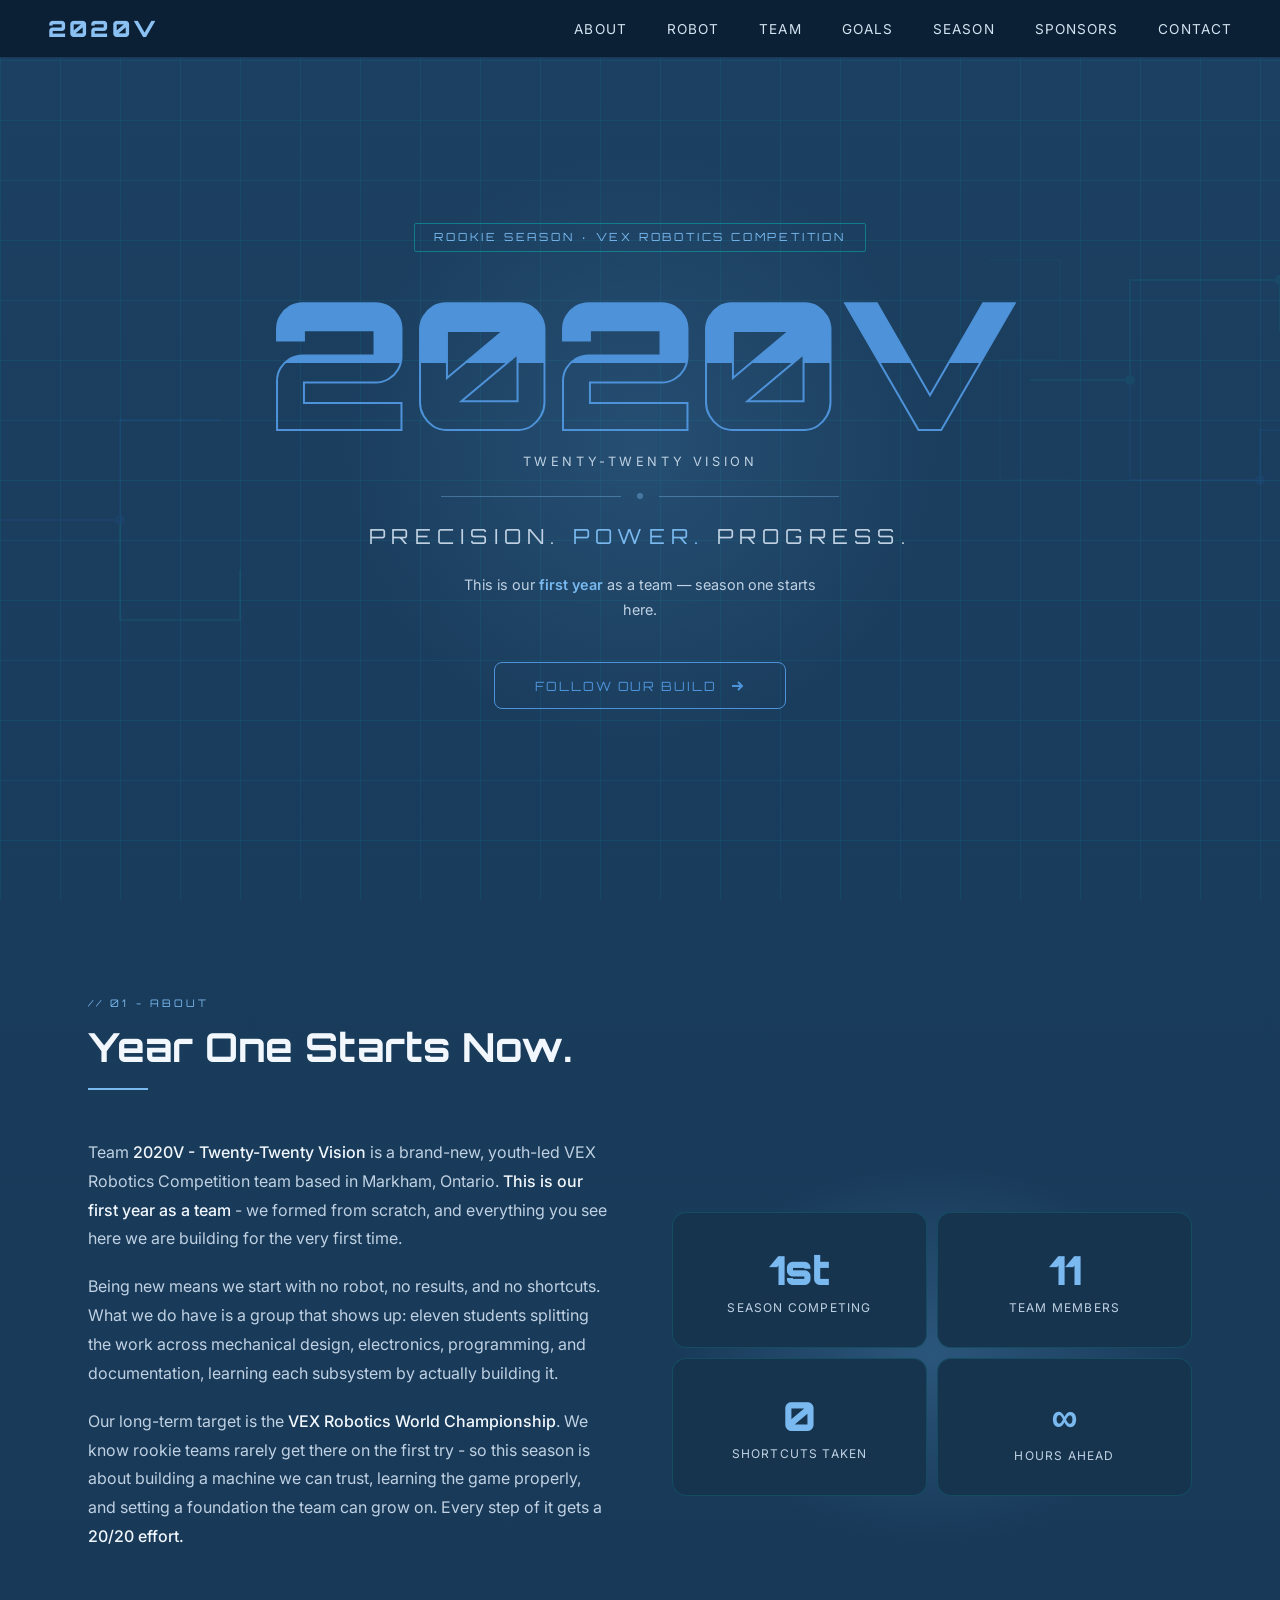
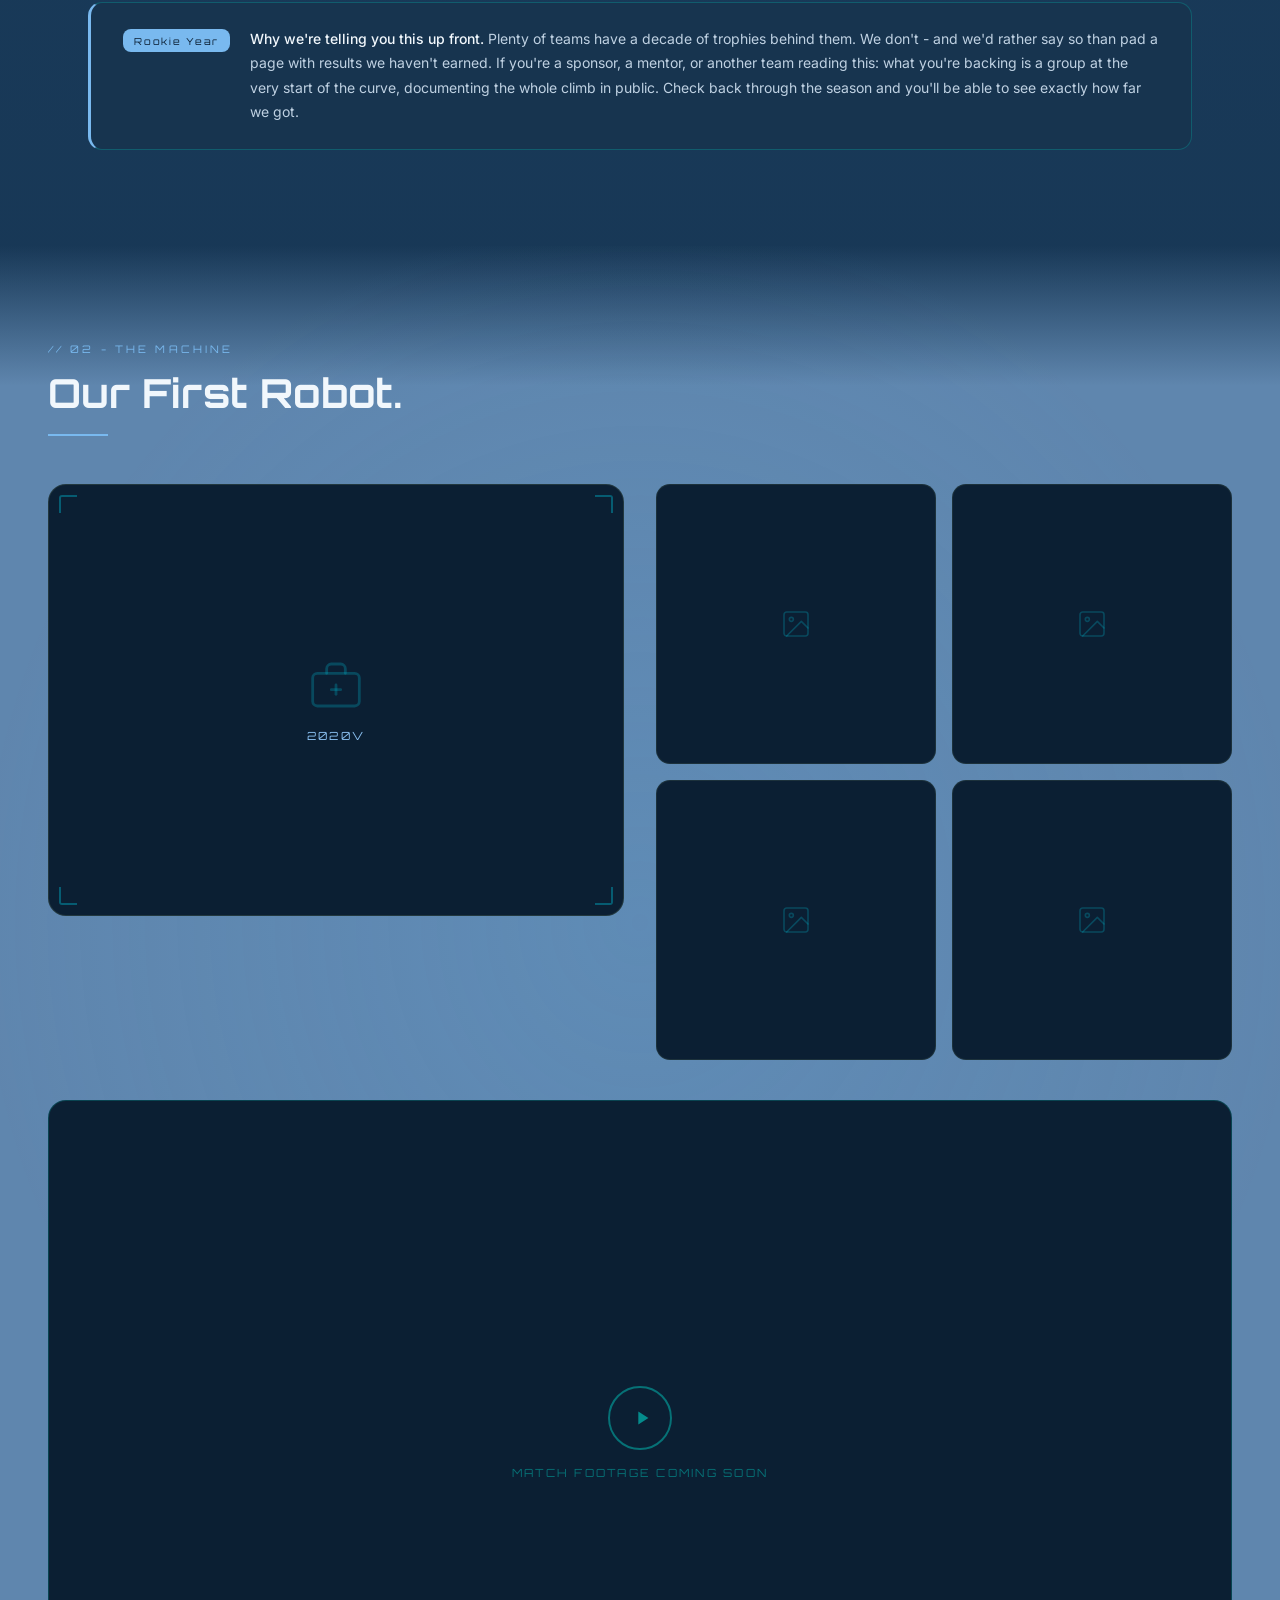
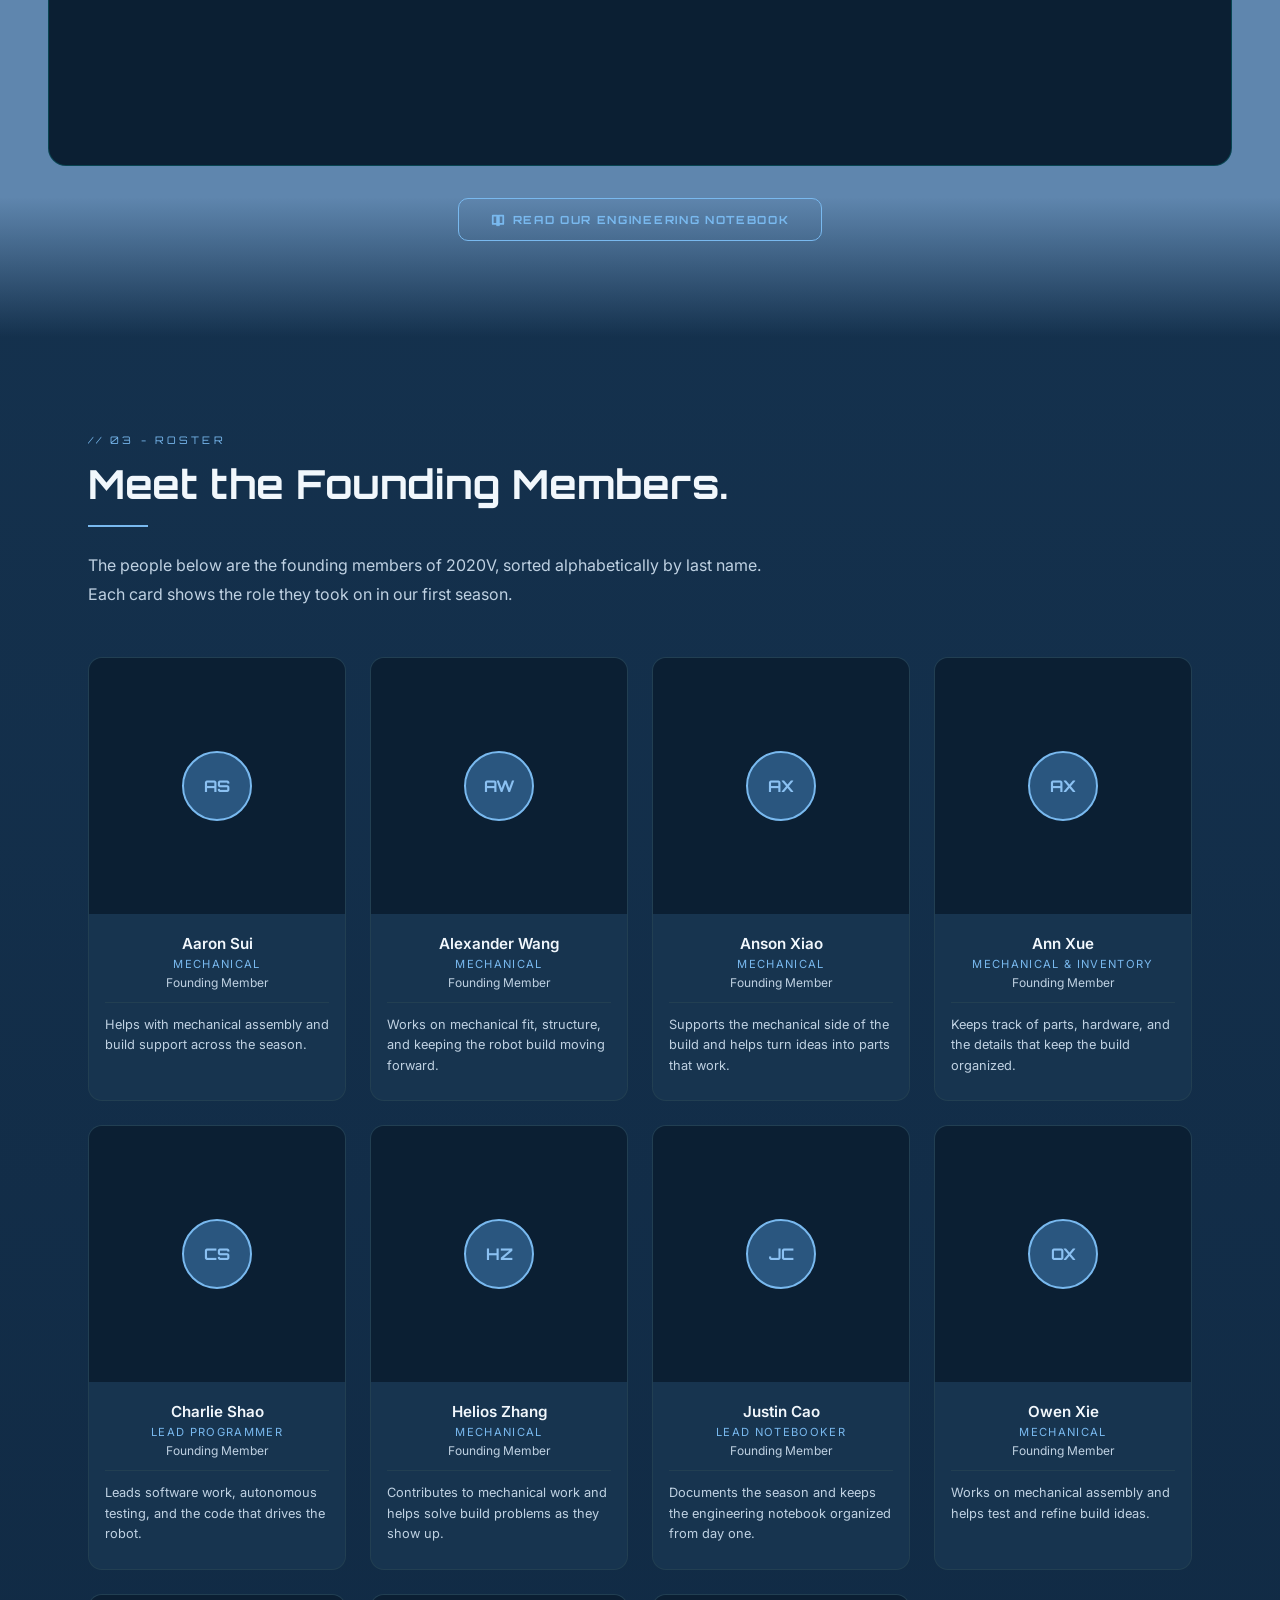
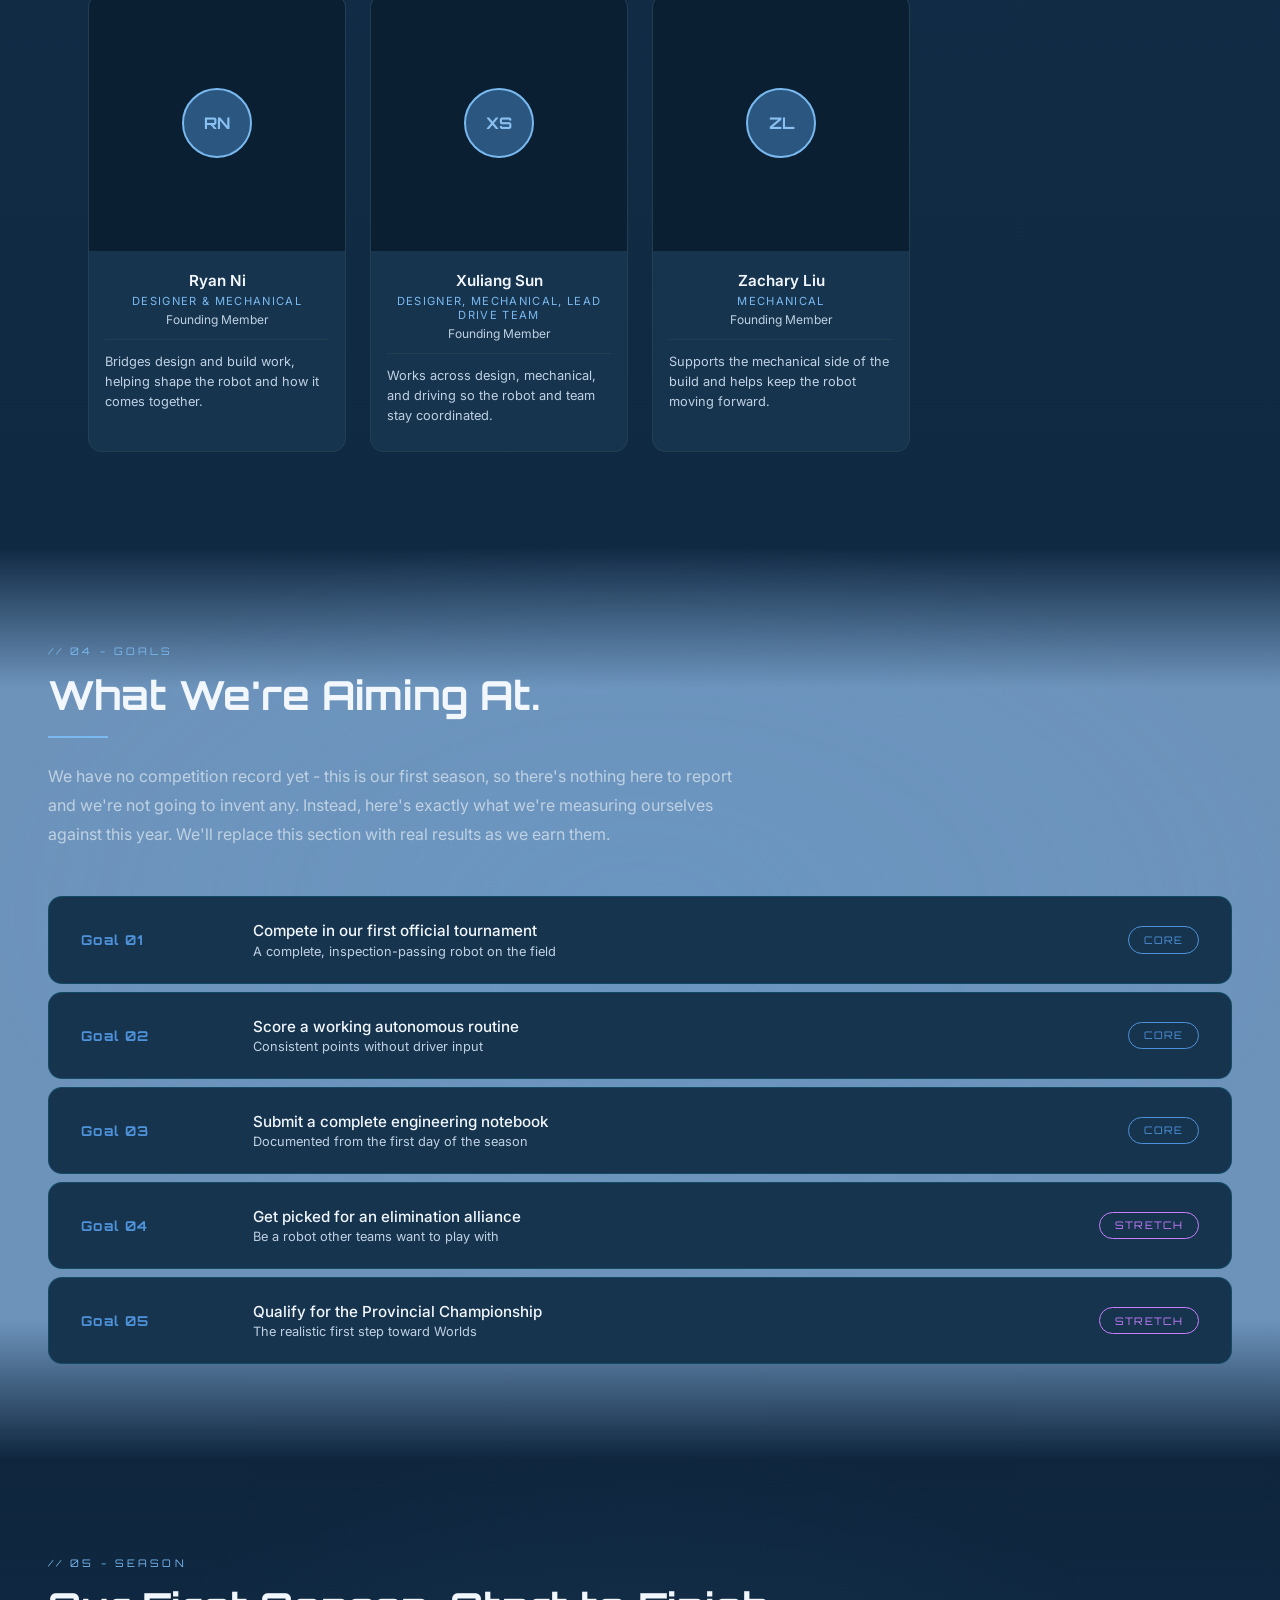
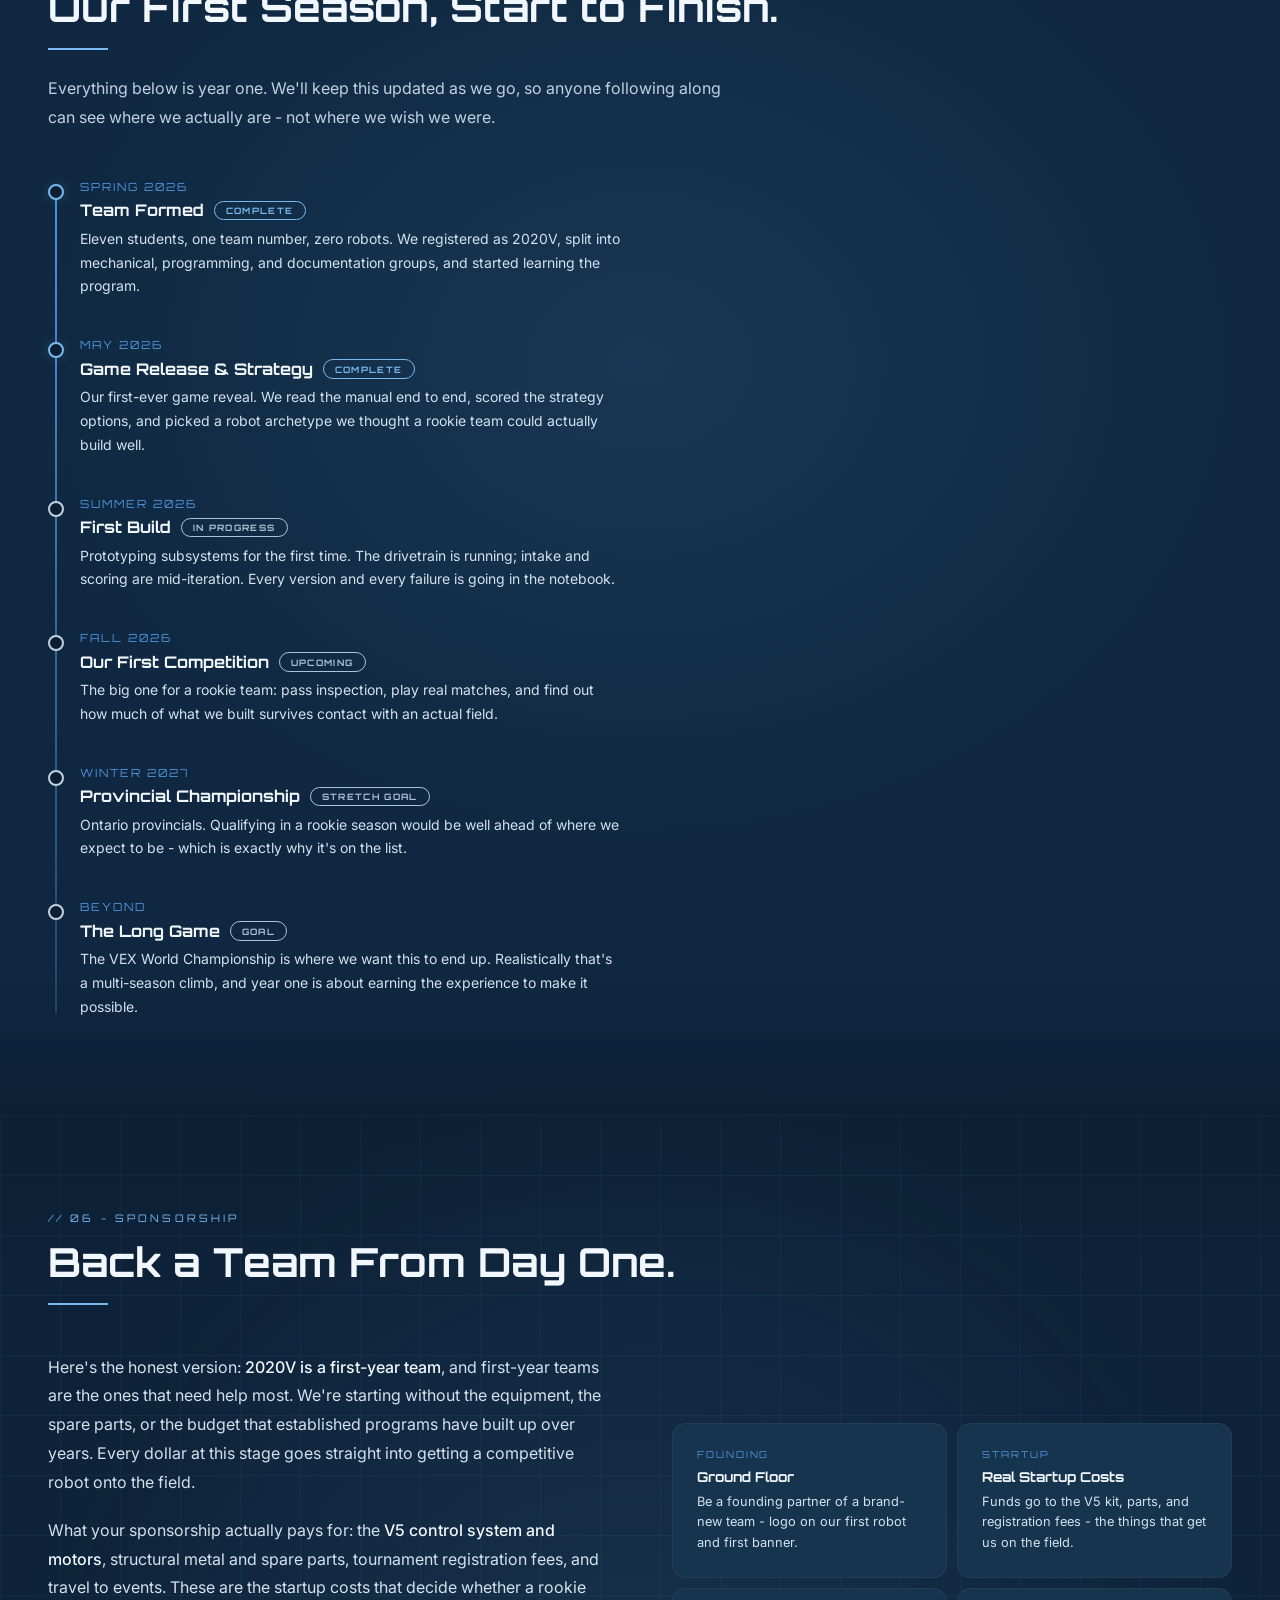
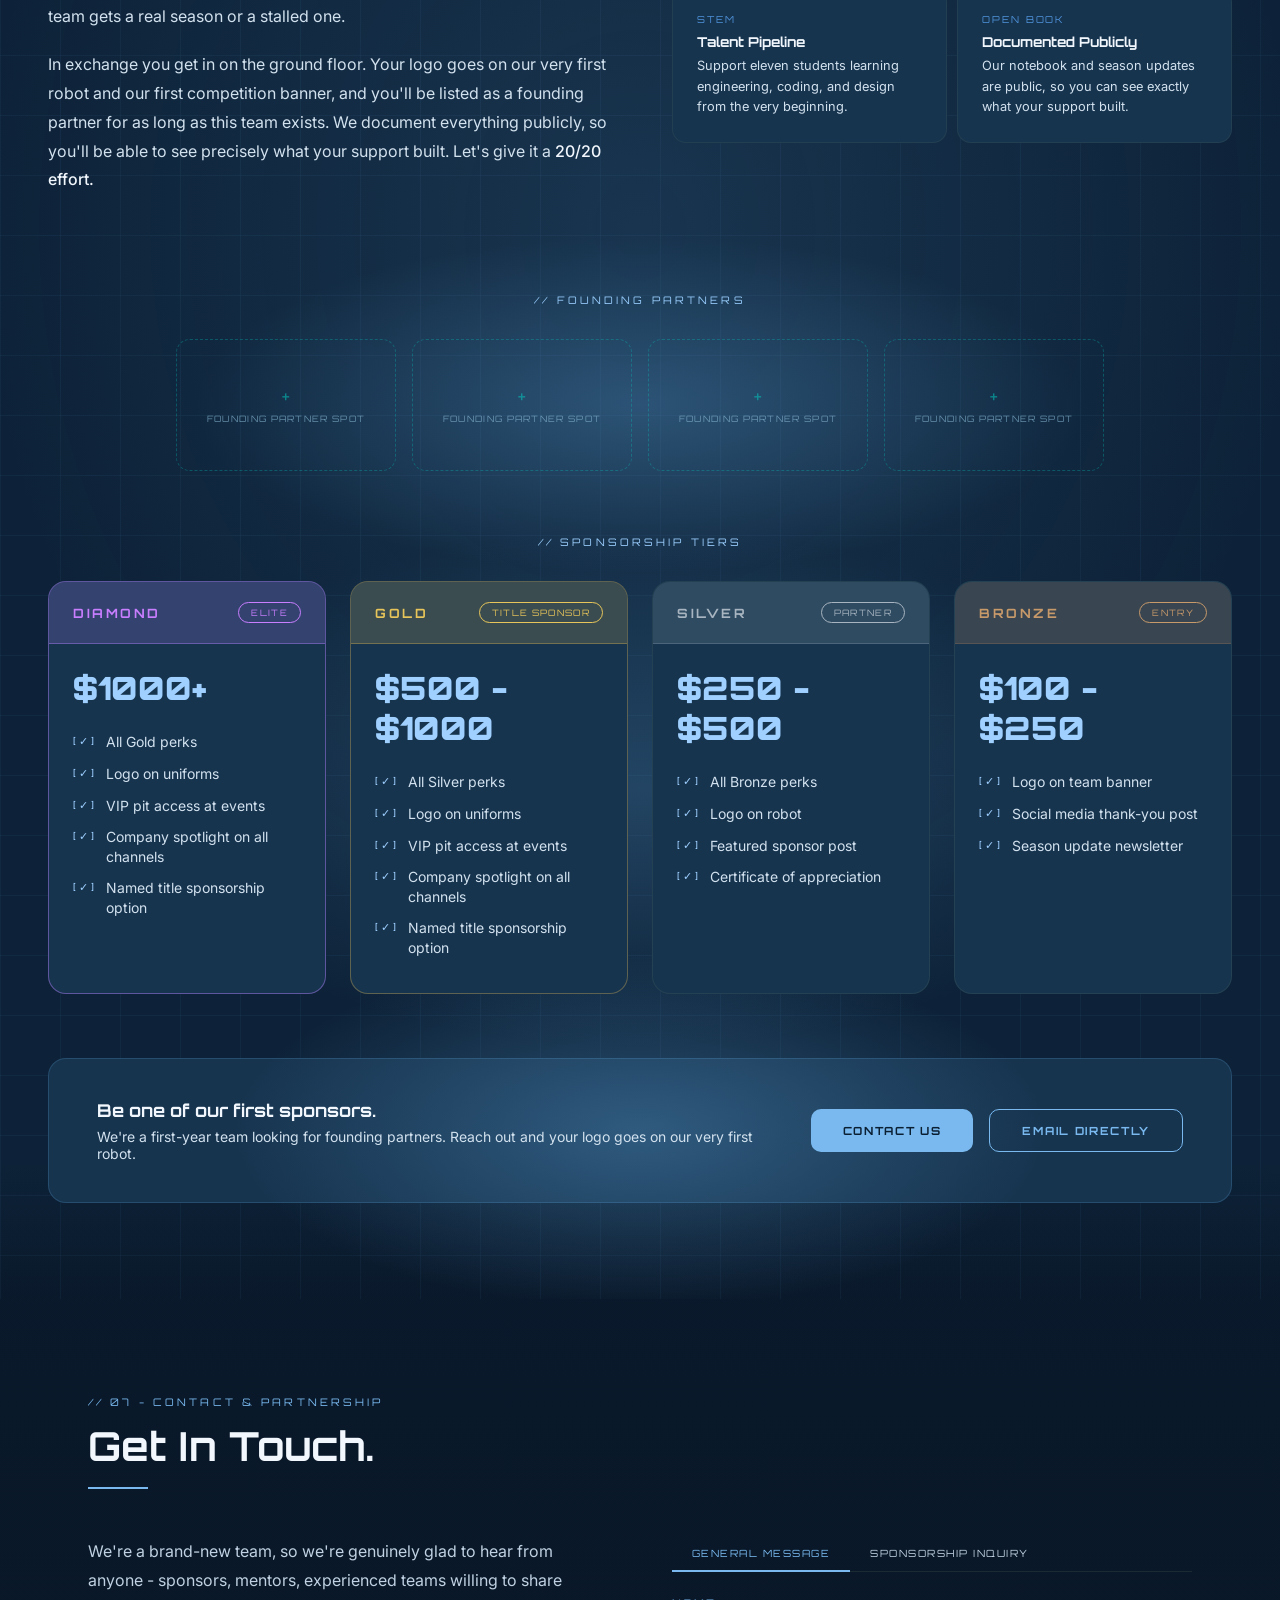
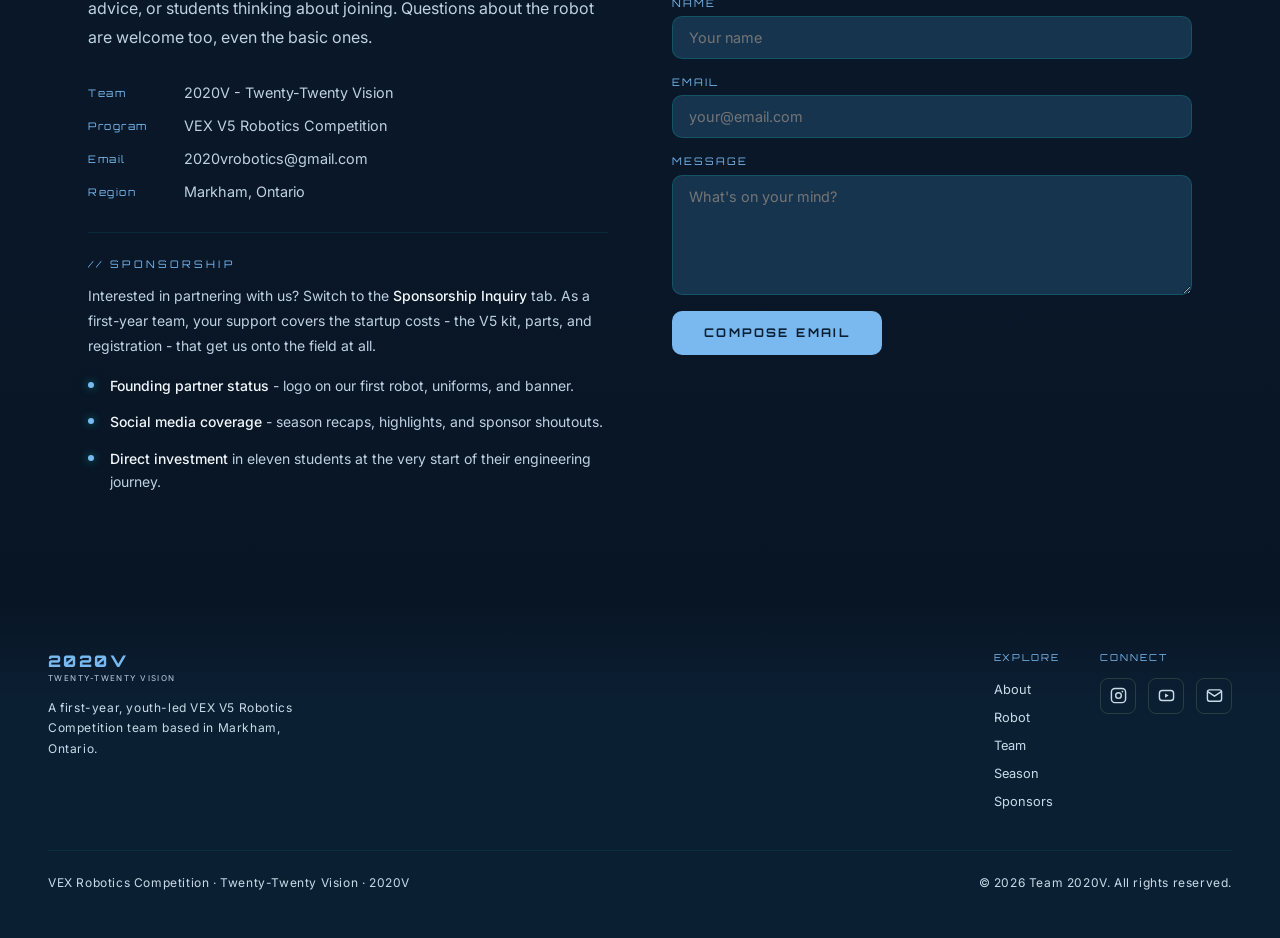
==== commit cdb07c91: "Shorten nav lockup to 2020V and delete index.html The nav logo stacked 'Twenty-Twenty Vision' under " ====
--- a/first-year.html
+++ b/first-year.html
@@ -37,7 +37,7 @@
 
 <!-- NAV -->
 <nav>
-  <div class="nav-logo">2020V<span class="nav-logo-sub">Twenty-Twenty Vision</span></div>
+  <div class="nav-logo">2020V</div>
   <ul class="nav-links">
     <li><a href="#about">About</a></li>
     <li><a href="#robot">Robot</a></li>
--- a/styles.css
+++ b/styles.css
@@ -37,6 +37,11 @@
   --r-sm: 10px;   /* inputs and primary buttons */
   --r-md: 14px;   /* cards and tiles */
   --r-lg: 18px;   /* large panels: tiers, forms, media frames */
+
+  /* Centred glow pools — see the CENTRED GLOWS section. */
+  --glow-color: rgba(94,165,219,0.30);
+  --glow-w: 720px;
+  --glow-h: 420px;
 }
 
 
@@ -146,17 +151,7 @@
   font-size: 1.4rem;
   color: var(--electric);
   letter-spacing: 0.1em;
-  display: flex;
-  flex-direction: column;
   line-height: 1.1;
-}
-.nav-logo-sub {
-  font-family: 'Inter', sans-serif;
-  font-weight: 400;
-  font-size: 0.55rem;
-  letter-spacing: 0.18em;
-  text-transform: uppercase;
-  color: var(--muted);
 }
 .nav-links {
   display: flex;
@@ -609,7 +604,6 @@
 /* ══ SECTION 02 — ROBOT ══════════════════════════════════════════════════════*/
 /* Photo showcase, gallery, match video, notebook link. */
 .robot-section {
-  background: radial-gradient(ellipse 80% 65% at 50% 40%, rgba(94,165,219,0.16) 0%, transparent 65%), #5f86ae;
   max-width: 100%;
   padding: 6rem 3rem;
 }
@@ -816,7 +810,7 @@
 /* ══ SECTION 04 — GOALS ══════════════════════════════════════════════════════*/
 /* Goal rows. badge-gold / badge-silver are kept for when
    these become real competition results. */
-.achievements-section { background: radial-gradient(ellipse 80% 65% at 50% 40%, rgba(94,165,219,0.16) 0%, transparent 65%), #6d93bb; max-width: 100%; padding: 6rem 3rem; }
+.achievements-section { max-width: 100%; padding: 6rem 3rem; }
 .achievements-inner { max-width: 1200px; margin: 0 auto; }
 .achievements-list {
   margin-top: 3rem;
@@ -873,7 +867,6 @@
 /* ══ SECTION 05 — SEASON TIMELINE ════════════════════════════════════════════*/
 /* ── SEASON TIMELINE ── */
 .timeline-section {
-  background: radial-gradient(ellipse 80% 65% at 50% 40%, rgba(94,165,219,0.12) 0%, transparent 65%), #0f2740;
   max-width: 100%;
   padding: 6rem 3rem;
 }
@@ -946,7 +939,6 @@
 /* Why-cells, founding-partner wall, tiers, CTA bar. */
 /* ── SPONSORSHIP SECTION ── */
 .sponsor-section {
-  background: radial-gradient(ellipse 80% 65% at 50% 40%, rgba(94,165,219,0.14) 0%, transparent 65%), #0d2238;
   max-width: 100%;
   padding: 6rem 3rem;
   position: relative;
@@ -1380,14 +1372,6 @@
 
 
 /* ══ FOOTER ══════════════════════════════════════════════════════════════════*/
-footer {
-  background: #0b2239;
-  border-top: 1px solid rgba(0,212,200,0.1);
-  padding: 2.5rem 3rem;
-  display: flex;
-  align-items: center;
-  justify-content: space-between;
-}
 .footer-logo {
   font-family: 'Orbitron', monospace;
   font-weight: 900;
@@ -1398,8 +1382,7 @@
 .footer-note { font-size: 0.75rem; color: var(--muted); letter-spacing: 0.05em; }
 /* ── FOOTER ── */
 footer {
-  background: #0b2239;
-  border-top: 1px solid rgba(127,156,109,0.1);
+  /* background and top edge come from the blend gradient — see SECTION BLENDS */
   padding: 3rem;
   display: grid;
   grid-template-columns: 1fr auto auto;
@@ -1503,20 +1486,108 @@
 html.js .reveal.in-view { opacity: 1; transform: translateY(0); }
 
 
+/* ══ SECTION BLENDS ═══════════════════════════════════════════════════════════*/
+/* Each coloured band used to butt straight up against the page gradient,
+   leaving a hard horizontal seam at every section boundary. Instead of
+   hand-picking a connector colour per pair, each band now fades to
+   transparent at its own top and bottom edges — whatever sits behind
+   shows through and does the blending automatically, so the seams stay
+   correct even if a neighbouring section's colour changes later.
+
+   --band     the solid colour through the middle of the section
+   --band-fade how deep the fade runs in from each edge
+   --band-tint the soft radial wash layered over it */
+.robot-section,
+.achievements-section,
+.timeline-section,
+.sponsor-section {
+  --band-fade: 140px;
+  --band-tint: rgba(94,165,219,0.14);
+  background:
+    radial-gradient(ellipse 80% 65% at 50% 40%, var(--band-tint) 0%, transparent 65%),
+    linear-gradient(to bottom,
+      transparent 0,
+      var(--band) var(--band-fade),
+      var(--band) calc(100% - var(--band-fade)),
+      transparent 100%);
+}
+
+.robot-section        { --band: #5f86ae; --band-tint: rgba(94,165,219,0.16); }
+.achievements-section { --band: #6d93bb; --band-tint: rgba(94,165,219,0.16); }
+.timeline-section     { --band: #0f2740; --band-tint: rgba(94,165,219,0.12); }
+.sponsor-section      { --band: #0d2238; --band-tint: rgba(94,165,219,0.14); }
+
+/* The footer is the page's final block, so it only needs a top blend. */
+footer {
+  --band: #0b1f33;
+  --band-fade: 100px;
+  background: linear-gradient(to bottom, transparent 0, var(--band) var(--band-fade), var(--band) 100%);
+}
+
+
+/* ══ CENTRED GLOWS ════════════════════════════════════════════════════════════*/
+/* A soft radial pool centred behind a block, so the block lifts off the
+   background instead of sitting flat on it. Drawn with ::after because
+   several of these panels already use ::before for other decoration.
+   Size and strength are per-target via --glow-w / --glow-h / --glow-color.
+
+   The direct children are raised to z-index 1 so they paint above the pool. */
+.stats-grid,
+.sponsor-wall-grid,
+.tiers-grid,
+.sponsor-cta,
+.sponsor-form { position: relative; }
+
+.stats-grid::after,
+.sponsor-wall-grid::after,
+.tiers-grid::after,
+.sponsor-cta::after,
+.sponsor-form::after {
+  content: '';
+  position: absolute;
+  left: 50%;
+  top: 50%;
+  /* Capped at 100% so the pool can never push the page wider than the
+     viewport. At 130% this overflowed by 32px on a 420px screen. */
+  width: min(var(--glow-w), 100%);
+  height: var(--glow-h);
+  transform: translate(-50%, -50%);
+  background: radial-gradient(ellipse at center, var(--glow-color) 0%, transparent 70%);
+  border-radius: 50%;
+  pointer-events: none;
+  z-index: 0;
+}
+
+/* Keep content above the pool */
+.stats-grid > *,
+.sponsor-wall-grid > *,
+.tiers-grid > *,
+.sponsor-cta > *,
+.sponsor-form > form { position: relative; z-index: 1; }
+
+/* Per-target sizing */
+.stats-grid       { --glow-w: 620px;  --glow-h: 380px; --glow-color: rgba(94,165,219,0.26); }
+.sponsor-wall-grid{ --glow-w: 900px;  --glow-h: 340px; --glow-color: rgba(94,165,219,0.30); }
+.tiers-grid       { --glow-w: 1080px; --glow-h: 520px; --glow-color: rgba(94,165,219,0.24); }
+.sponsor-cta      { --glow-w: 820px;  --glow-h: 360px; --glow-color: rgba(94,165,219,0.34); }
+.sponsor-form     { --glow-w: 620px;  --glow-h: 520px; --glow-color: rgba(94,165,219,0.22); }
+
+
 /* ══ THEME OVERRIDES ═════════════════════════════════════════════════════════*/
 /* Darker fallback palette applied on top of the component rules above.
    These MUST stay after the sections they override — moving any of them
    earlier lets the base rule win. Kept as one block for that reason. */
 nav, .nav-panel { background: rgba(11, 31, 51, 0.96); }
 .nav-logo { color: #8bc1f2; }
-.nav-logo-sub, .nav-links a, .nav-panel a { color: #d3e4f1; }
+.nav-links a, .nav-panel a { color: #d3e4f1; }
 .nav-links a:hover, .nav-links a.active, .nav-panel a:hover, .nav-panel a.active { color: #8bc1f2; }
 .achievement-row { background: #17344f; }
 .achievement-row:hover { background: #1c3d5d; }
 .stat-cell, .sponsor-why-cell, .tier-card, .sponsor-cta, .member-card,
 .rookie-note, .form-group input, .form-group textarea, .form-group select,
 .form-group select option { background-color: #17344f; }
-.sponsor-form, footer { background: #0b1f33; }
+.sponsor-form { background: #0b1f33; }
+/* footer background is the blend gradient — see SECTION BLENDS */
 .sponsor-form .form-note, footer .footer-note, footer .footer-links a,
 footer .footer-socials a, footer .footer-bottom { color: #c8dce8; }
 .sponsor-form label { color: #8bc1f2; }
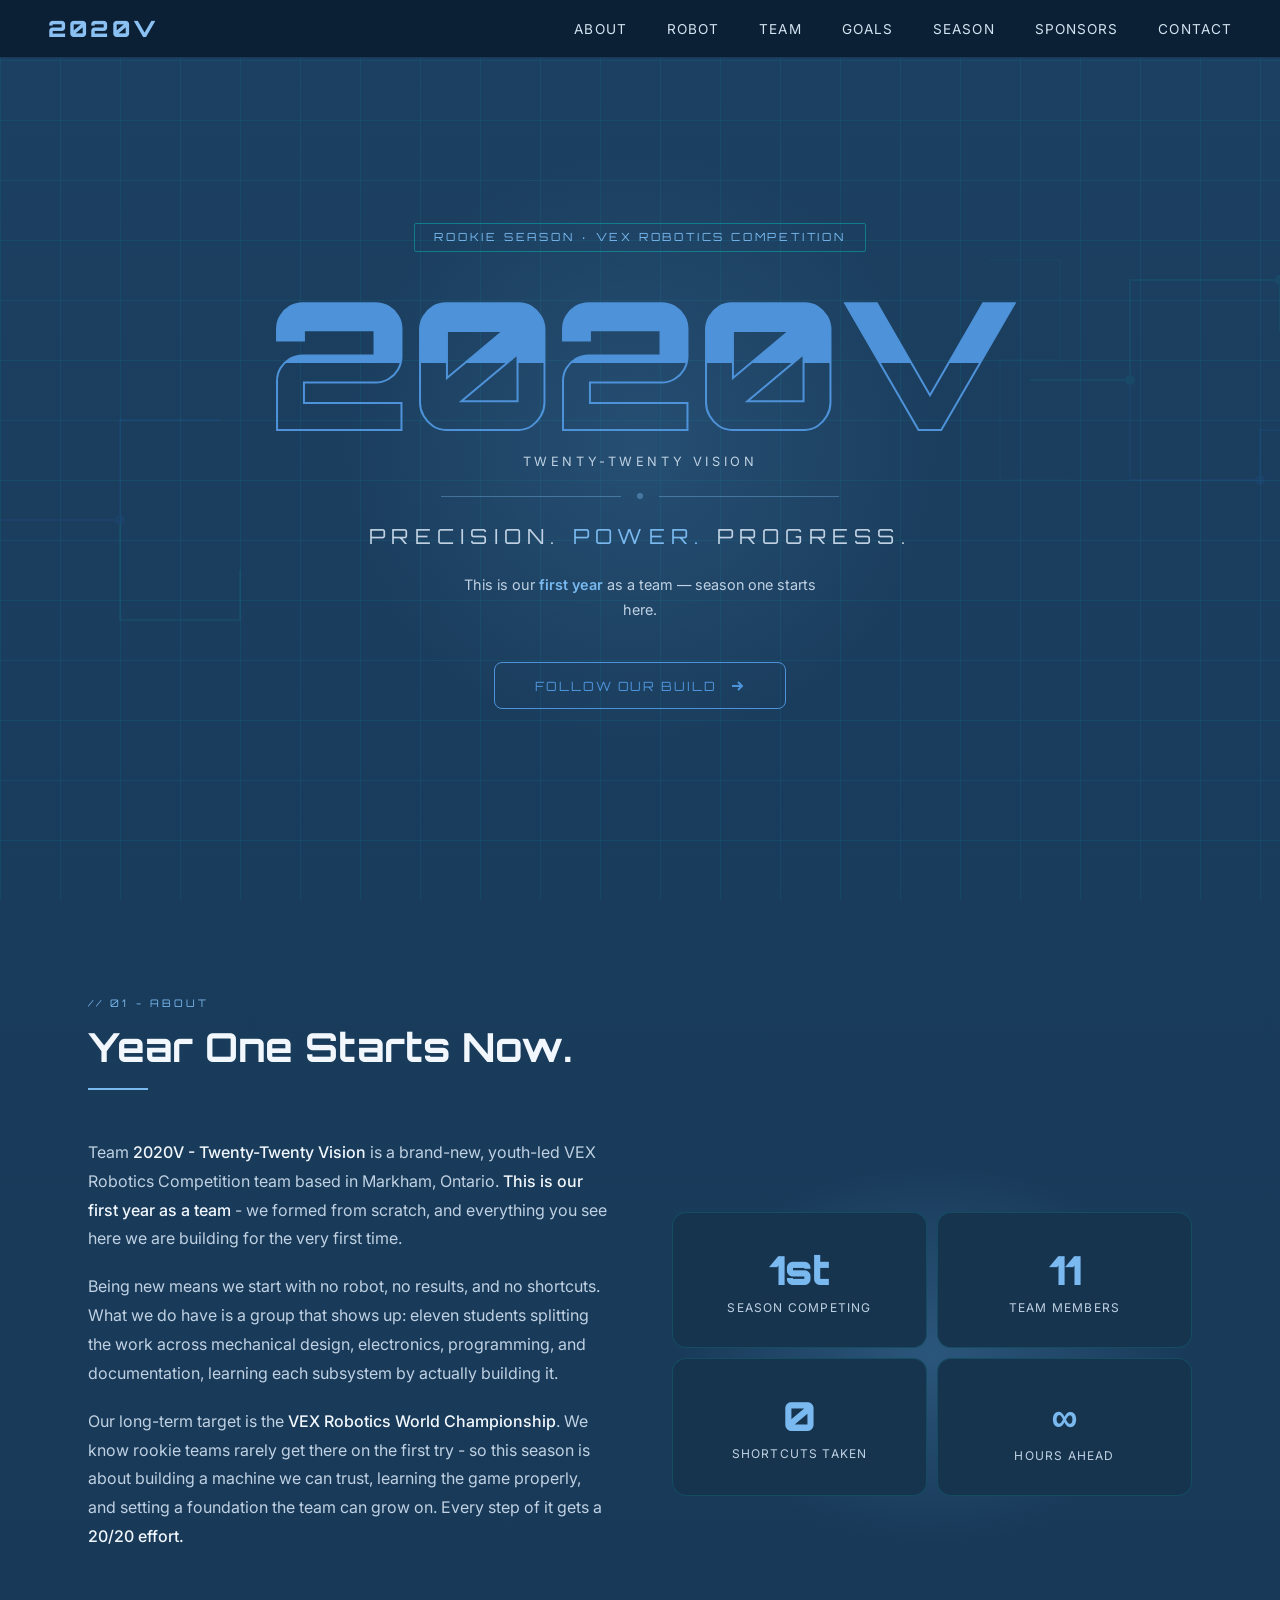
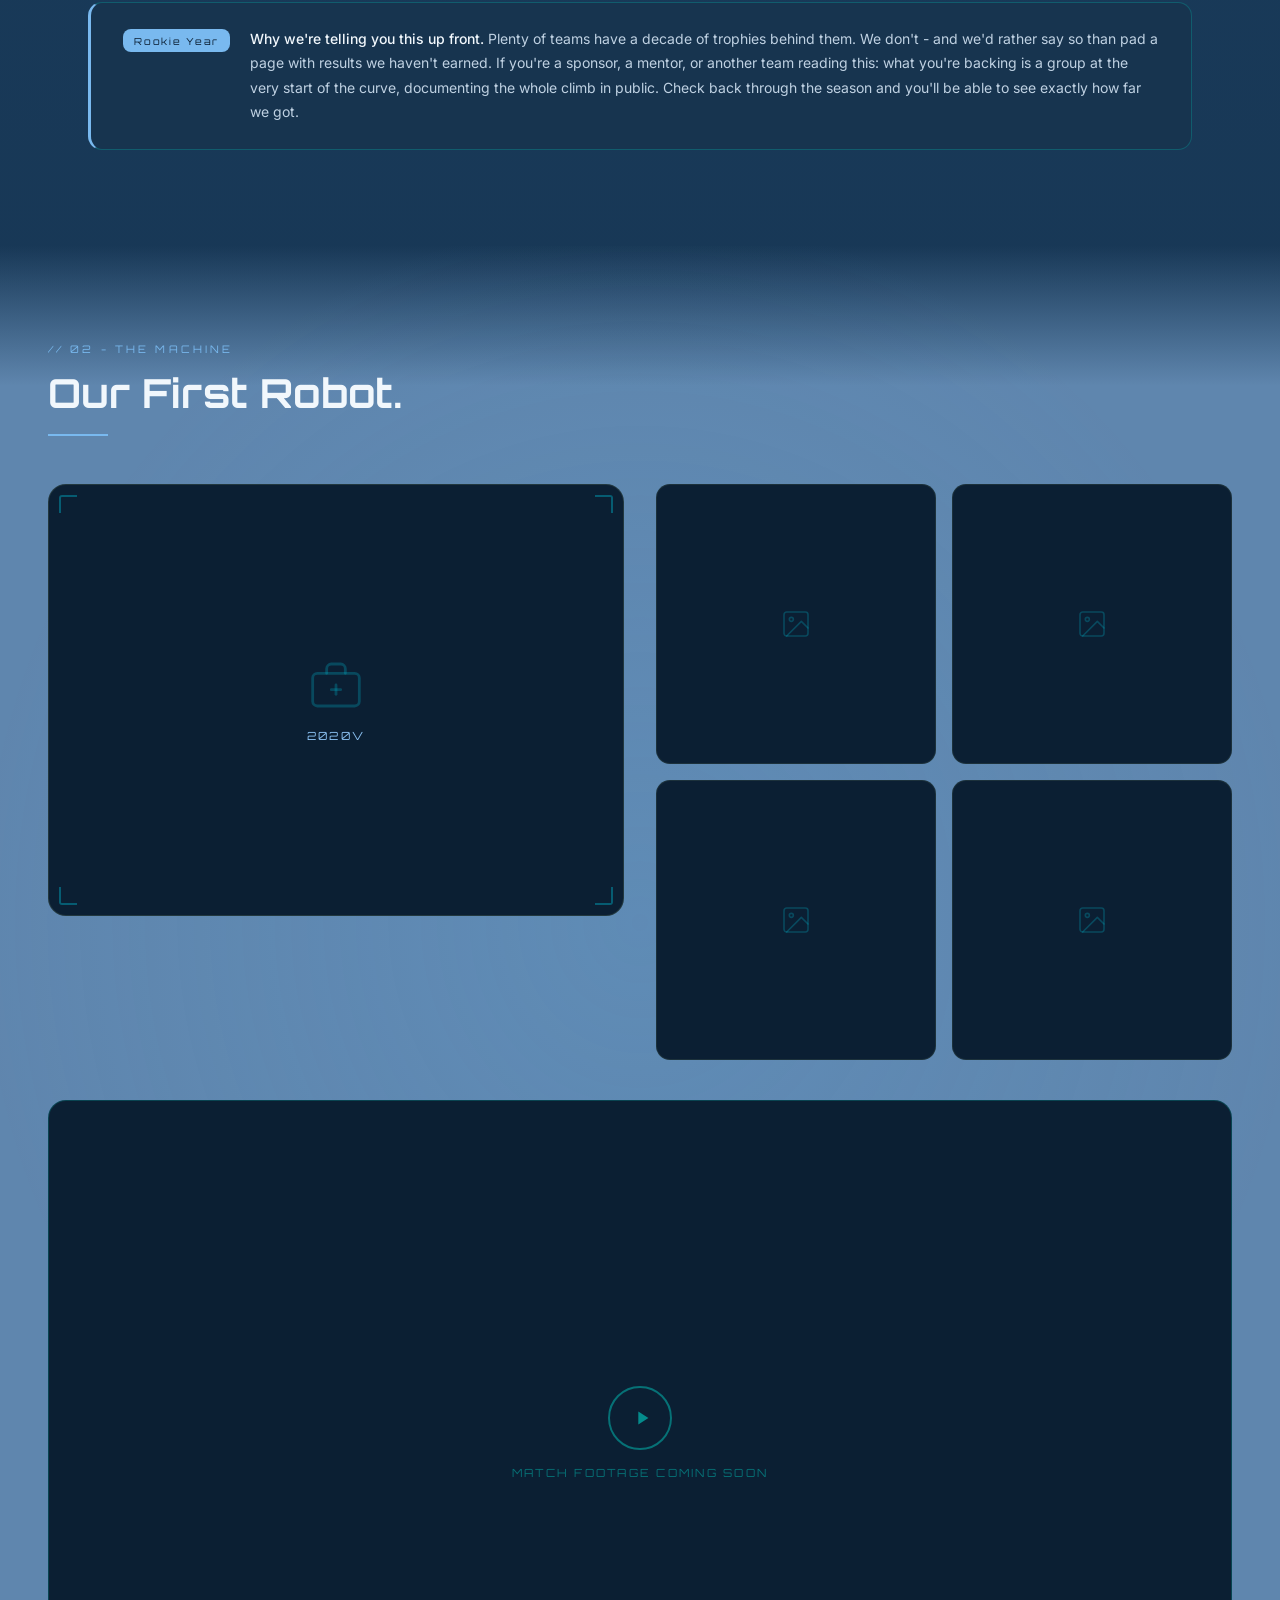
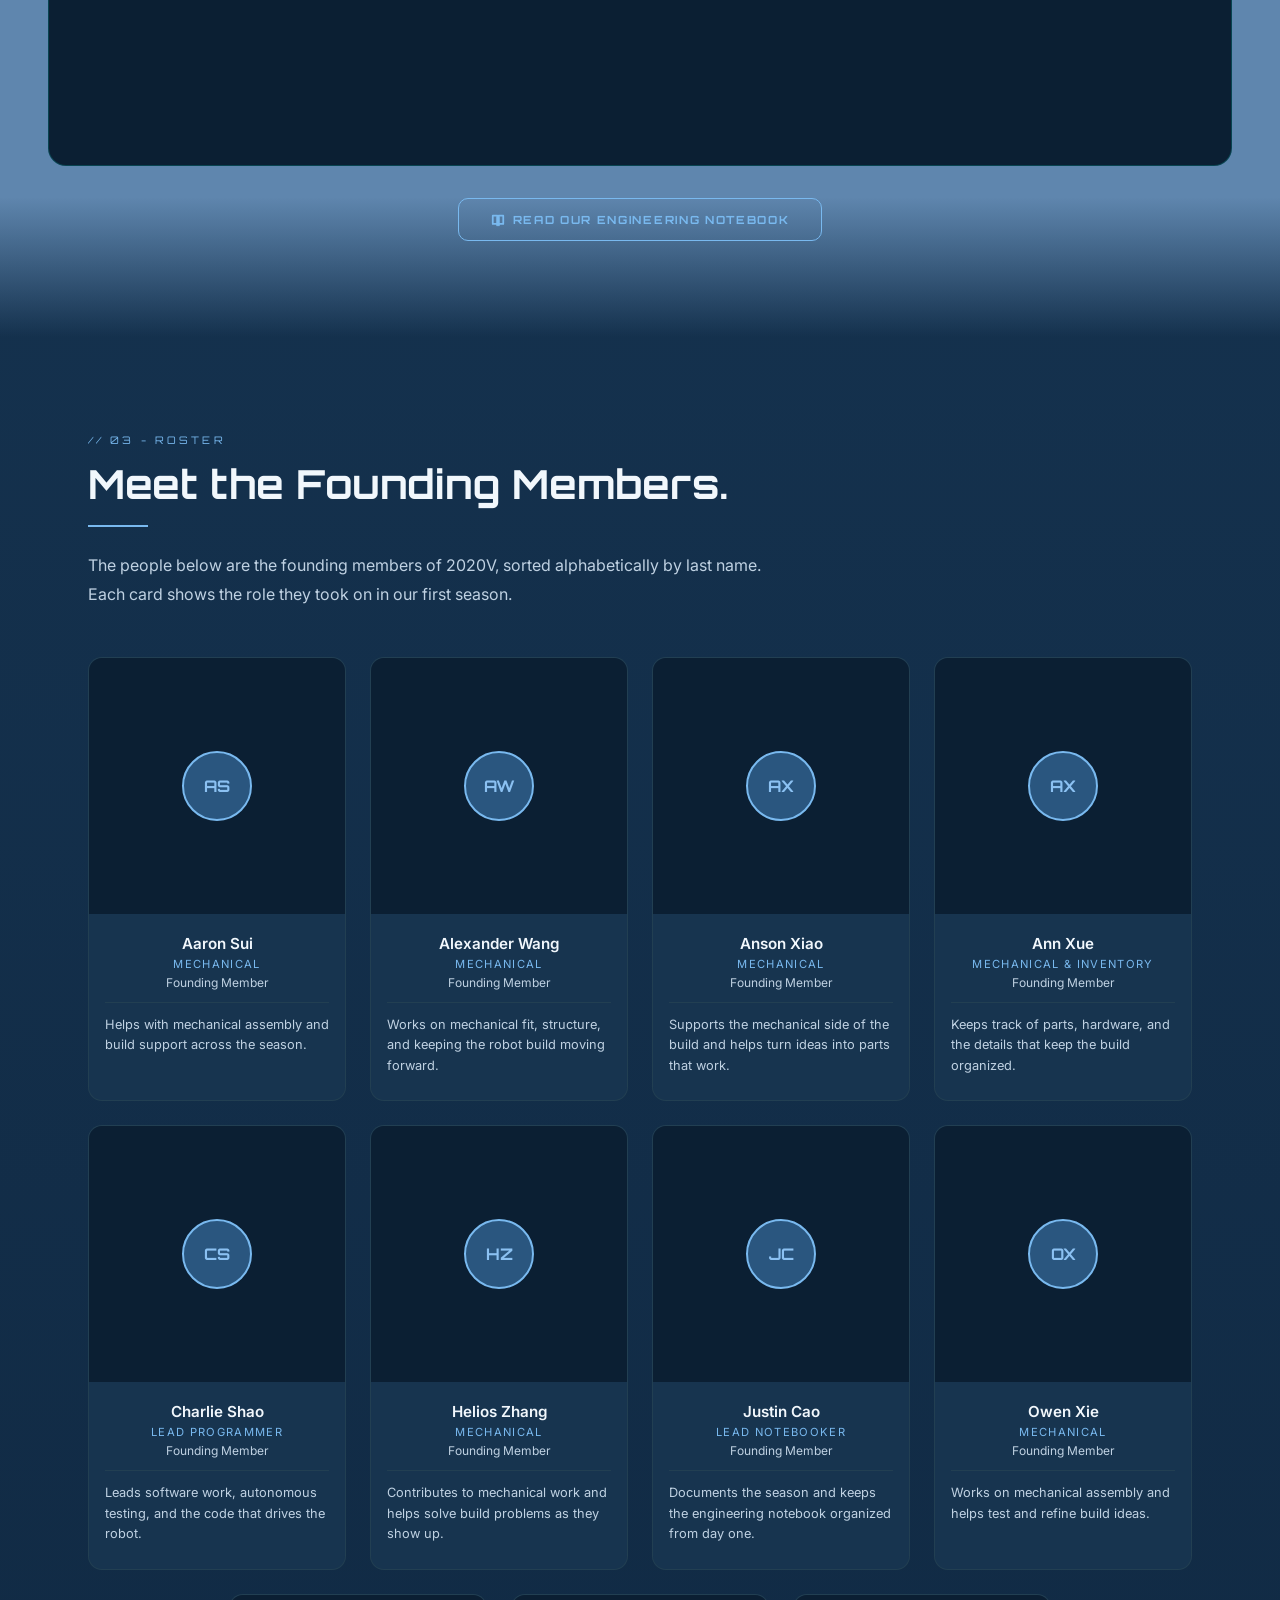
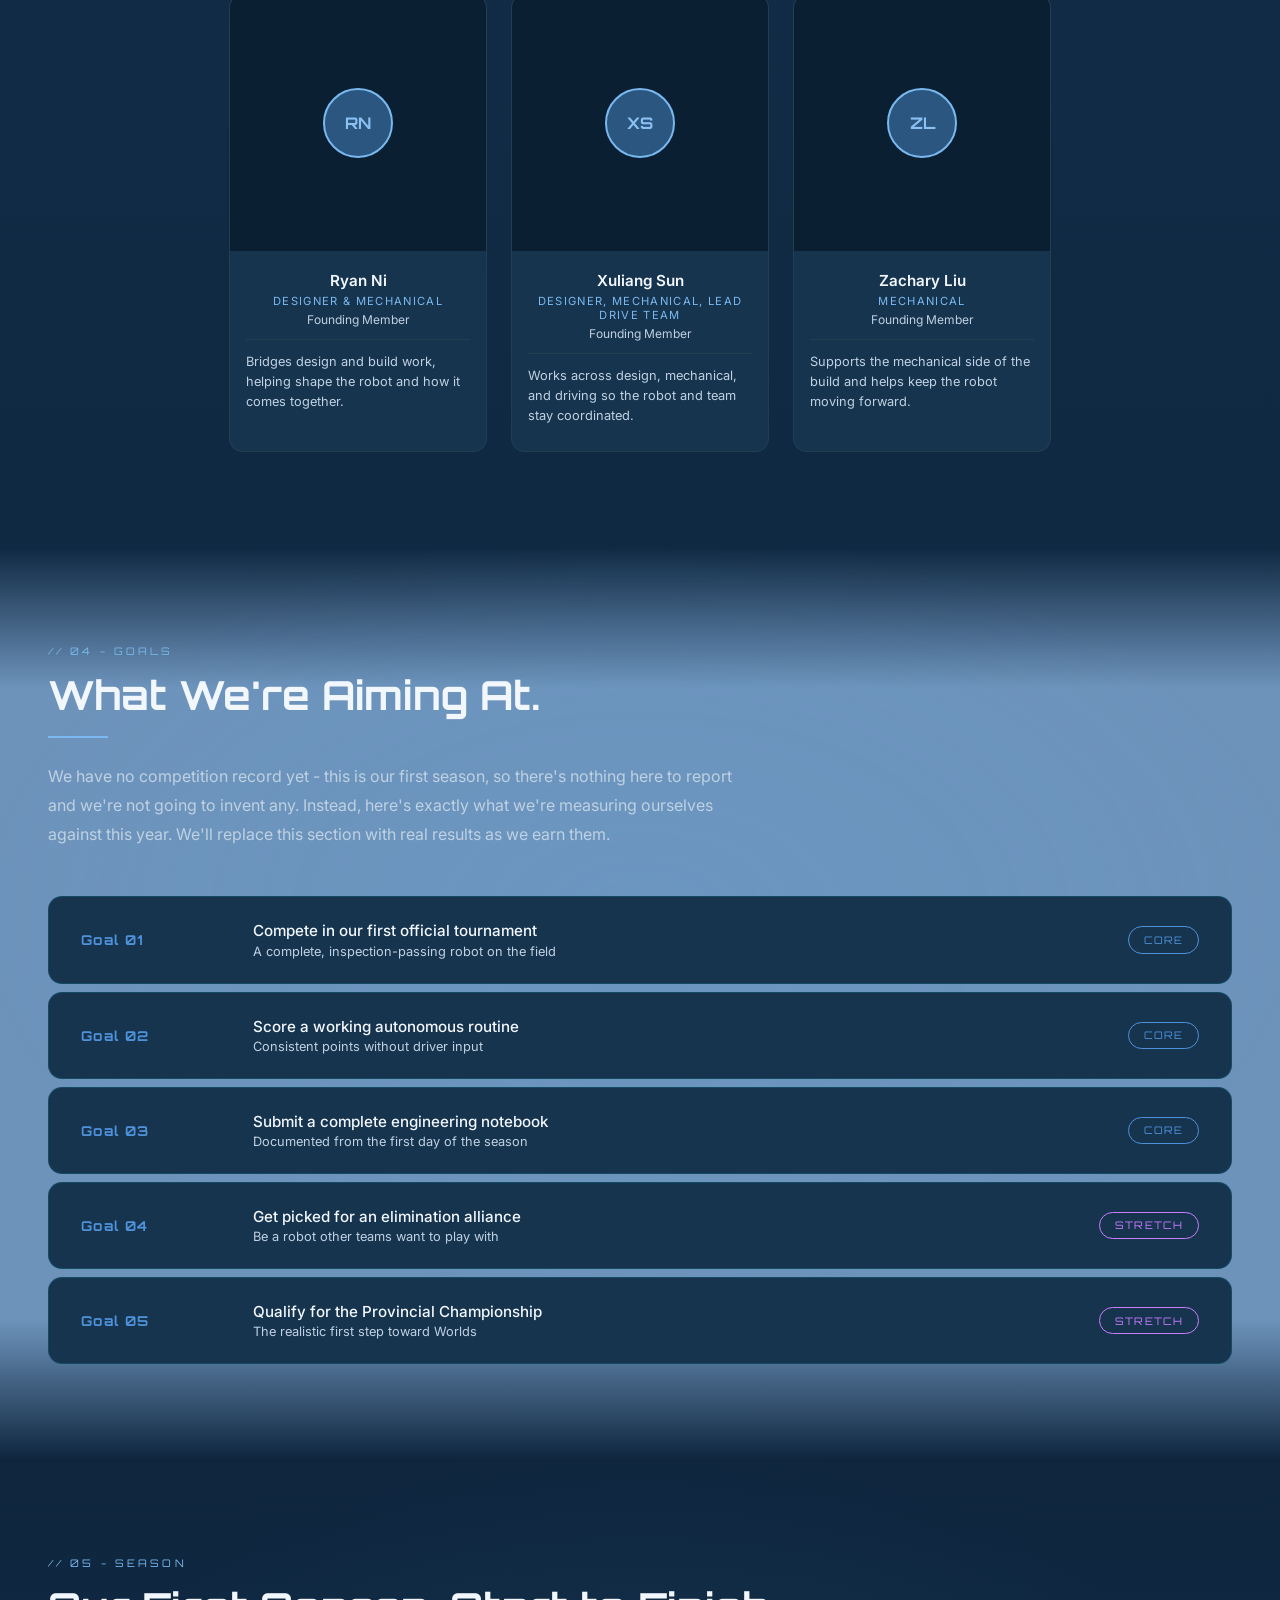
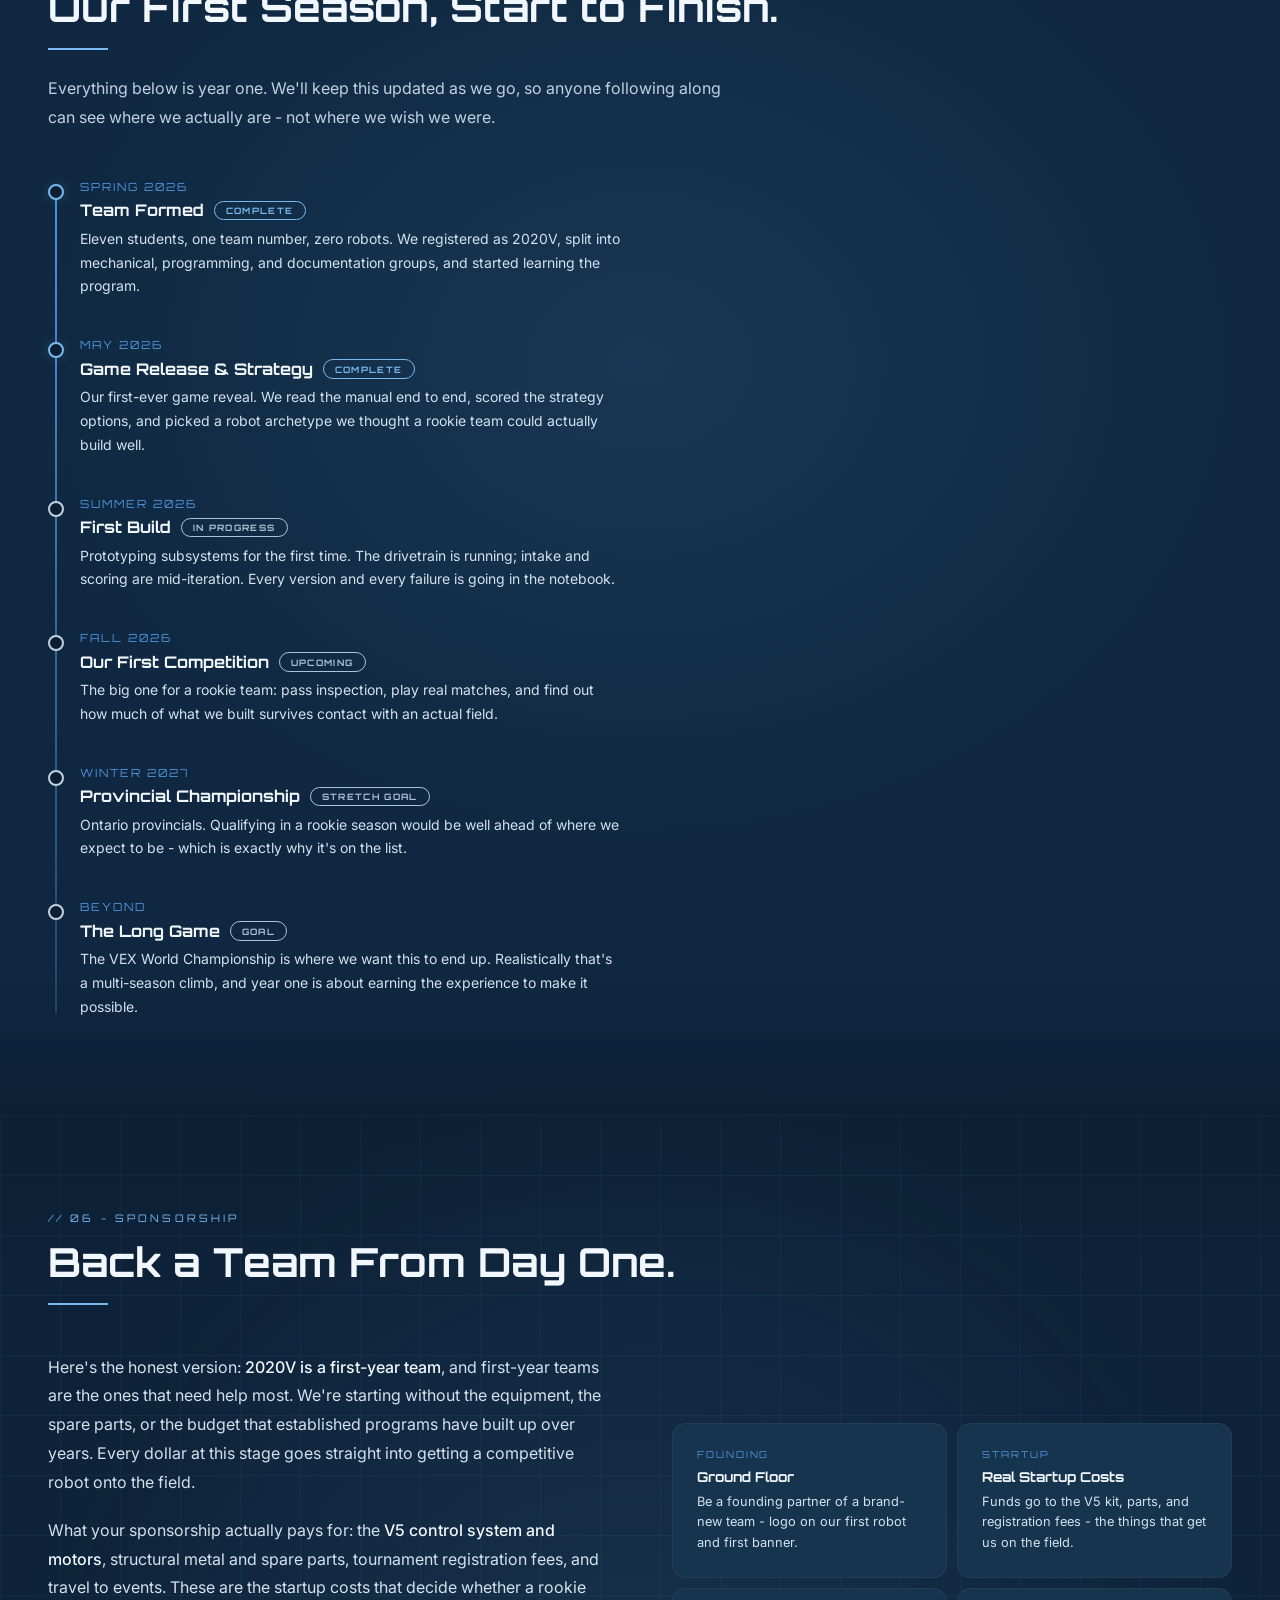
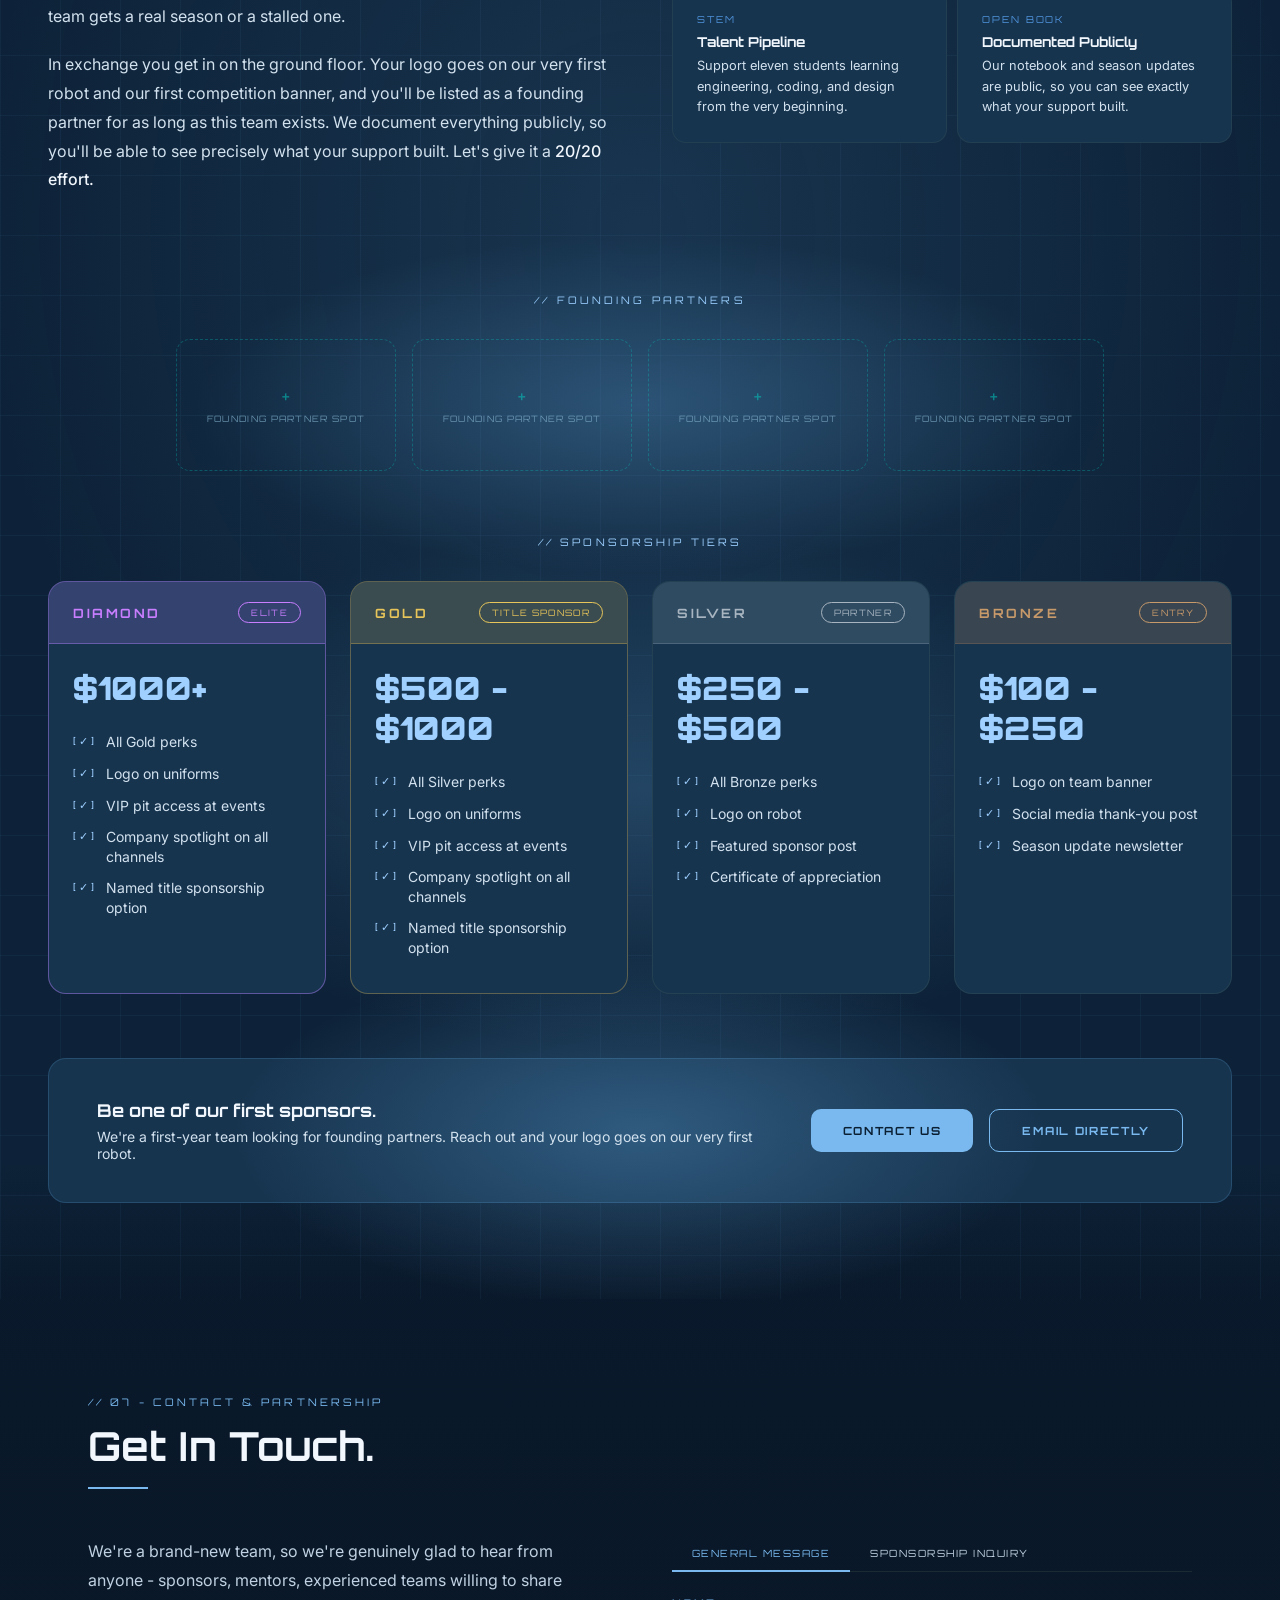
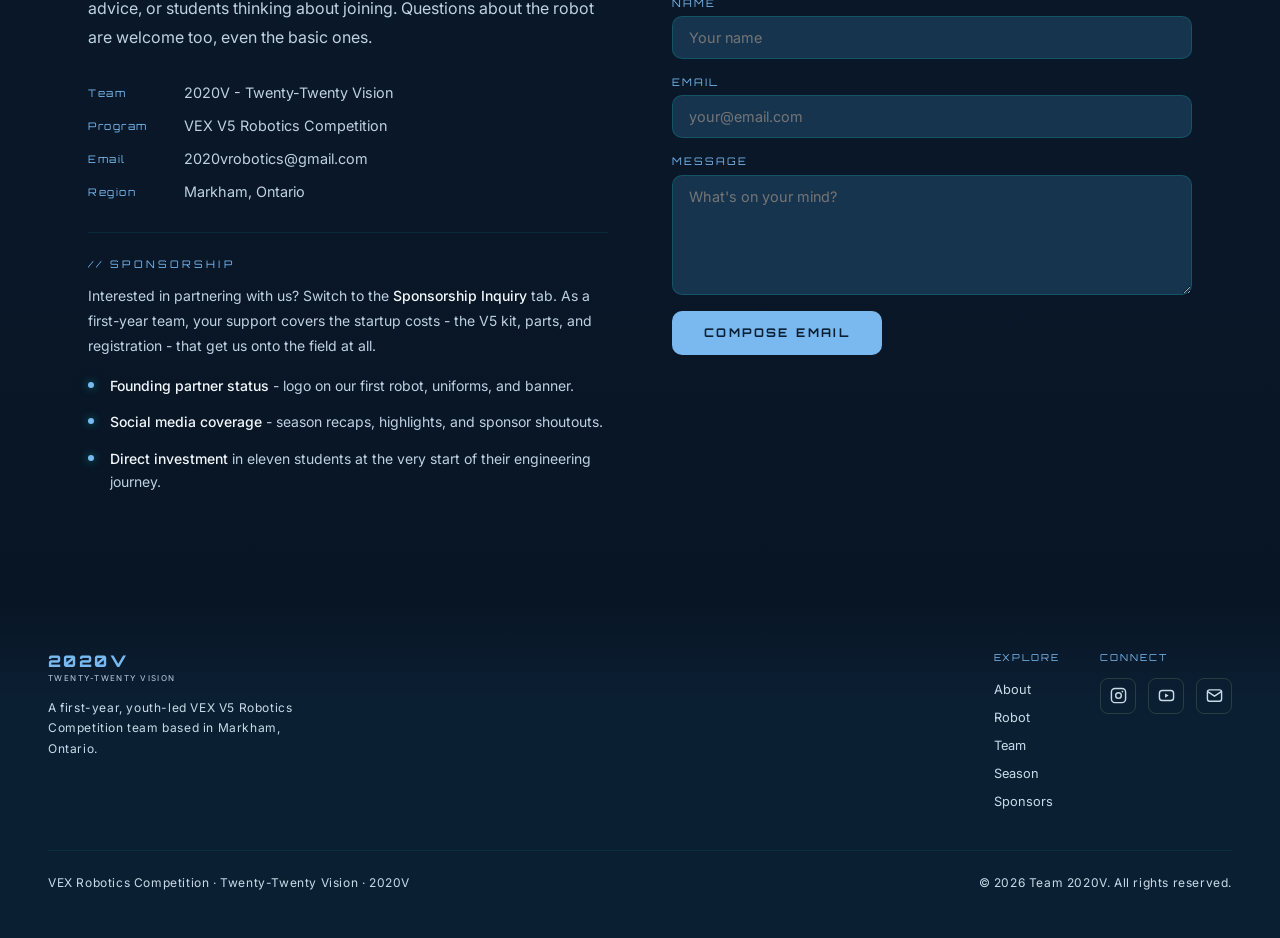
==== commit b15d5ad3: "Focus ring on light bands, centred roster row, JSON-LD, font preload, image dims 4. Focus ring is no" ====
--- a/first-year.html
+++ b/first-year.html
@@ -27,7 +27,45 @@
 
 <link rel="preconnect" href="https://fonts.googleapis.com">
 <link rel="preconnect" href="https://fonts.gstatic.com" crossorigin>
+<!-- Orbitron renders the logo, hero and every heading above the fold, so the
+     font CSS is on the critical path — preload starts it before the parser
+     reaches the stylesheet link. -->
+<link rel="preload" as="style" href="https://fonts.googleapis.com/css2?family=Orbitron:wght@400;700;900&family=Inter:wght@300;400;500;600&display=swap">
 <link href="https://fonts.googleapis.com/css2?family=Orbitron:wght@400;700;900&family=Inter:wght@300;400;500;600&display=swap" rel="stylesheet">
+
+<!-- Structured data: lets search engines connect this site to the team's
+     social profiles and show it as an organisation rather than a loose page.
+     Update "url" together with og:url when the real domain is known. -->
+<script type="application/ld+json">
+{
+  "@context": "https://schema.org",
+  "@type": "SportsTeam",
+  "name": "2020V \u2014 Twenty-Twenty Vision",
+  "alternateName": "2020V",
+  "sport": "Robotics",
+  "url": "https://example.com/",
+  "email": "2020vrobotics@gmail.com",
+  "foundingDate": "2026",
+  "description": "A first-year, youth-led VEX V5 Robotics Competition team based in Markham, Ontario.",
+  "memberOf": {
+    "@type": "Organization",
+    "name": "VEX Robotics Competition"
+  },
+  "location": {
+    "@type": "Place",
+    "address": {
+      "@type": "PostalAddress",
+      "addressLocality": "Markham",
+      "addressRegion": "ON",
+      "addressCountry": "CA"
+    }
+  },
+  "sameAs": [
+    "https://www.instagram.com/2020vrobotics/",
+    "https://www.youtube.com/@TwentyTwentyVisionRobotics"
+  ]
+}
+</script>
 <script>document.documentElement.classList.add('js');</script>
 <link rel="stylesheet" href="styles.css">
 </head>
@@ -146,7 +184,7 @@
     <div class="robot-showcase">
       <div class="robot-img-wrap">
         <!-- Replace src with your robot photo path e.g. src="robot-main.jpg" -->
-        <img src="" alt="Team 2020V Robot" onerror="this.style.display='none';this.nextElementSibling.style.display='flex';" class="img-probe">
+        <img src="" alt="Team 2020V Robot" onerror="this.style.display='none';this.nextElementSibling.style.display='flex';" class="img-probe" width="1200" height="900" loading="lazy" decoding="async">
         <div class="robot-img-placeholder">
           <svg viewBox="0 0 24 24" fill="none" stroke-width="1.2" stroke-linecap="round" stroke-linejoin="round">
             <rect x="2" y="7" width="20" height="14" rx="2"/><path d="M16 7V5a2 2 0 0 0-2-2h-4a2 2 0 0 0-2 2v2"/><line x1="12" y1="12" x2="12" y2="16"/><line x1="10" y1="14" x2="14" y2="14"/>
@@ -162,25 +200,25 @@
       <div class="robot-gallery">
         <!-- Add up to 4 additional robot photos below - replace src="" with your image paths -->
         <div class="robot-gallery-thumb">
-          <img src="" alt="Robot detail 1" onerror="this.style.display='none';this.nextElementSibling.style.display='flex';" class="img-probe">
+          <img src="" alt="Robot detail 1" onerror="this.style.display='none';this.nextElementSibling.style.display='flex';" class="img-probe" width="800" height="800" loading="lazy" decoding="async">
           <div class="robot-img-placeholder" aria-hidden="true">
             <svg viewBox="0 0 24 24" fill="none" stroke-width="1.2" stroke-linecap="round" stroke-linejoin="round"><rect x="3" y="3" width="18" height="18" rx="2"/><circle cx="8.5" cy="8.5" r="1.5"/><polyline points="21 15 16 10 5 21"/></svg>
           </div>
         </div>
         <div class="robot-gallery-thumb">
-          <img src="" alt="Robot detail 2" onerror="this.style.display='none';this.nextElementSibling.style.display='flex';" class="img-probe">
+          <img src="" alt="Robot detail 2" onerror="this.style.display='none';this.nextElementSibling.style.display='flex';" class="img-probe" width="800" height="800" loading="lazy" decoding="async">
           <div class="robot-img-placeholder" aria-hidden="true">
             <svg viewBox="0 0 24 24" fill="none" stroke-width="1.2" stroke-linecap="round" stroke-linejoin="round"><rect x="3" y="3" width="18" height="18" rx="2"/><circle cx="8.5" cy="8.5" r="1.5"/><polyline points="21 15 16 10 5 21"/></svg>
           </div>
         </div>
         <div class="robot-gallery-thumb">
-          <img src="" alt="Robot detail 3" onerror="this.style.display='none';this.nextElementSibling.style.display='flex';" class="img-probe">
+          <img src="" alt="Robot detail 3" onerror="this.style.display='none';this.nextElementSibling.style.display='flex';" class="img-probe" width="800" height="800" loading="lazy" decoding="async">
           <div class="robot-img-placeholder" aria-hidden="true">
             <svg viewBox="0 0 24 24" fill="none" stroke-width="1.2" stroke-linecap="round" stroke-linejoin="round"><rect x="3" y="3" width="18" height="18" rx="2"/><circle cx="8.5" cy="8.5" r="1.5"/><polyline points="21 15 16 10 5 21"/></svg>
           </div>
         </div>
         <div class="robot-gallery-thumb">
-          <img src="" alt="Robot detail 4" onerror="this.style.display='none';this.nextElementSibling.style.display='flex';" class="img-probe">
+          <img src="" alt="Robot detail 4" onerror="this.style.display='none';this.nextElementSibling.style.display='flex';" class="img-probe" width="800" height="800" loading="lazy" decoding="async">
           <div class="robot-img-placeholder" aria-hidden="true">
             <svg viewBox="0 0 24 24" fill="none" stroke-width="1.2" stroke-linecap="round" stroke-linejoin="round"><rect x="3" y="3" width="18" height="18" rx="2"/><circle cx="8.5" cy="8.5" r="1.5"/><polyline points="21 15 16 10 5 21"/></svg>
           </div>
--- a/styles.css
+++ b/styles.css
@@ -38,6 +38,10 @@
   --r-md: 14px;   /* cards and tiles */
   --r-lg: 18px;   /* large panels: tiers, forms, media frames */
 
+  /* Keyboard focus ring. Aqua on the dark page, but re-declared to navy
+     inside the light bands below, where aqua measures only 1.5-1.8:1. */
+  --focus-ring: var(--aqua);
+
   /* Centred glow pools — see the CENTRED GLOWS section. */
   --glow-color: rgba(94,165,219,0.30);
   --glow-w: 720px;
@@ -64,10 +68,15 @@
 input:focus-visible,
 textarea:focus-visible,
 select:focus-visible {
-  outline: 2px solid var(--aqua);
+  outline: 2px solid var(--focus-ring);
   outline-offset: 3px;
   border-radius: 4px;
 }
+
+/* The two light bands need a dark ring: aqua on #5f86ae is 1.82:1 and on
+   #6d93bb only 1.53:1, both under the 3.0 minimum. Navy gives 4.38/5.20. */
+.robot-section,
+.achievements-section { --focus-ring: var(--navy); }
 /* Skip link — hidden until focused */
 .skip-link {
   position: absolute;
@@ -737,12 +746,17 @@
 
 /* ══ SECTION 03 — TEAM ═══════════════════════════════════════════════════════*/
 /* ── EXPANDED TEAM CARDS ── */
+/* Flex rather than grid so a partial final row centres itself. With 11
+   members the grid left a 4/4/3 row hugging the left edge. Basis is the
+   grid track width it replaces, so full rows are unchanged. */
 .team-grid {
-  display: grid;
-  grid-template-columns: repeat(4, 1fr);
+  display: flex;
+  flex-wrap: wrap;
+  justify-content: center;
   gap: 1.5rem;
   margin-top: 3rem;
 }
+.member-card { flex: 0 1 calc((100% - 3 * 1.5rem) / 4); }
 .member-card {
   background: var(--dark-blue);
   border: 1px solid rgba(127,156,109,0.1);
@@ -1613,7 +1627,7 @@
     .about-grid { grid-template-columns: 1fr; gap: 2rem; }
     .robot-features { grid-template-columns: 1fr; }
     .robot-showcase { grid-template-columns: 1fr; }
-    .team-grid { grid-template-columns: 1fr 1fr; }
+    .member-card { flex-basis: calc((100% - 1.5rem) / 2); }
     .achievement-row { grid-template-columns: 100px 1fr; }
     .achievement-badge { display: none; }
     .contact-grid { grid-template-columns: 1fr; gap: 2rem; }
@@ -1627,7 +1641,7 @@
 
 @media (max-width: 600px) {
   .tiers-grid { grid-template-columns: 1fr; }
-    .team-grid { grid-template-columns: 1fr; }
+    .member-card { flex-basis: 100%; }
     .hero-number { font-size: 5rem; }
     .sponsor-why-grid { grid-template-columns: 1fr; }
     .sponsor-cta-actions { flex-direction: column; width: 100%; }
